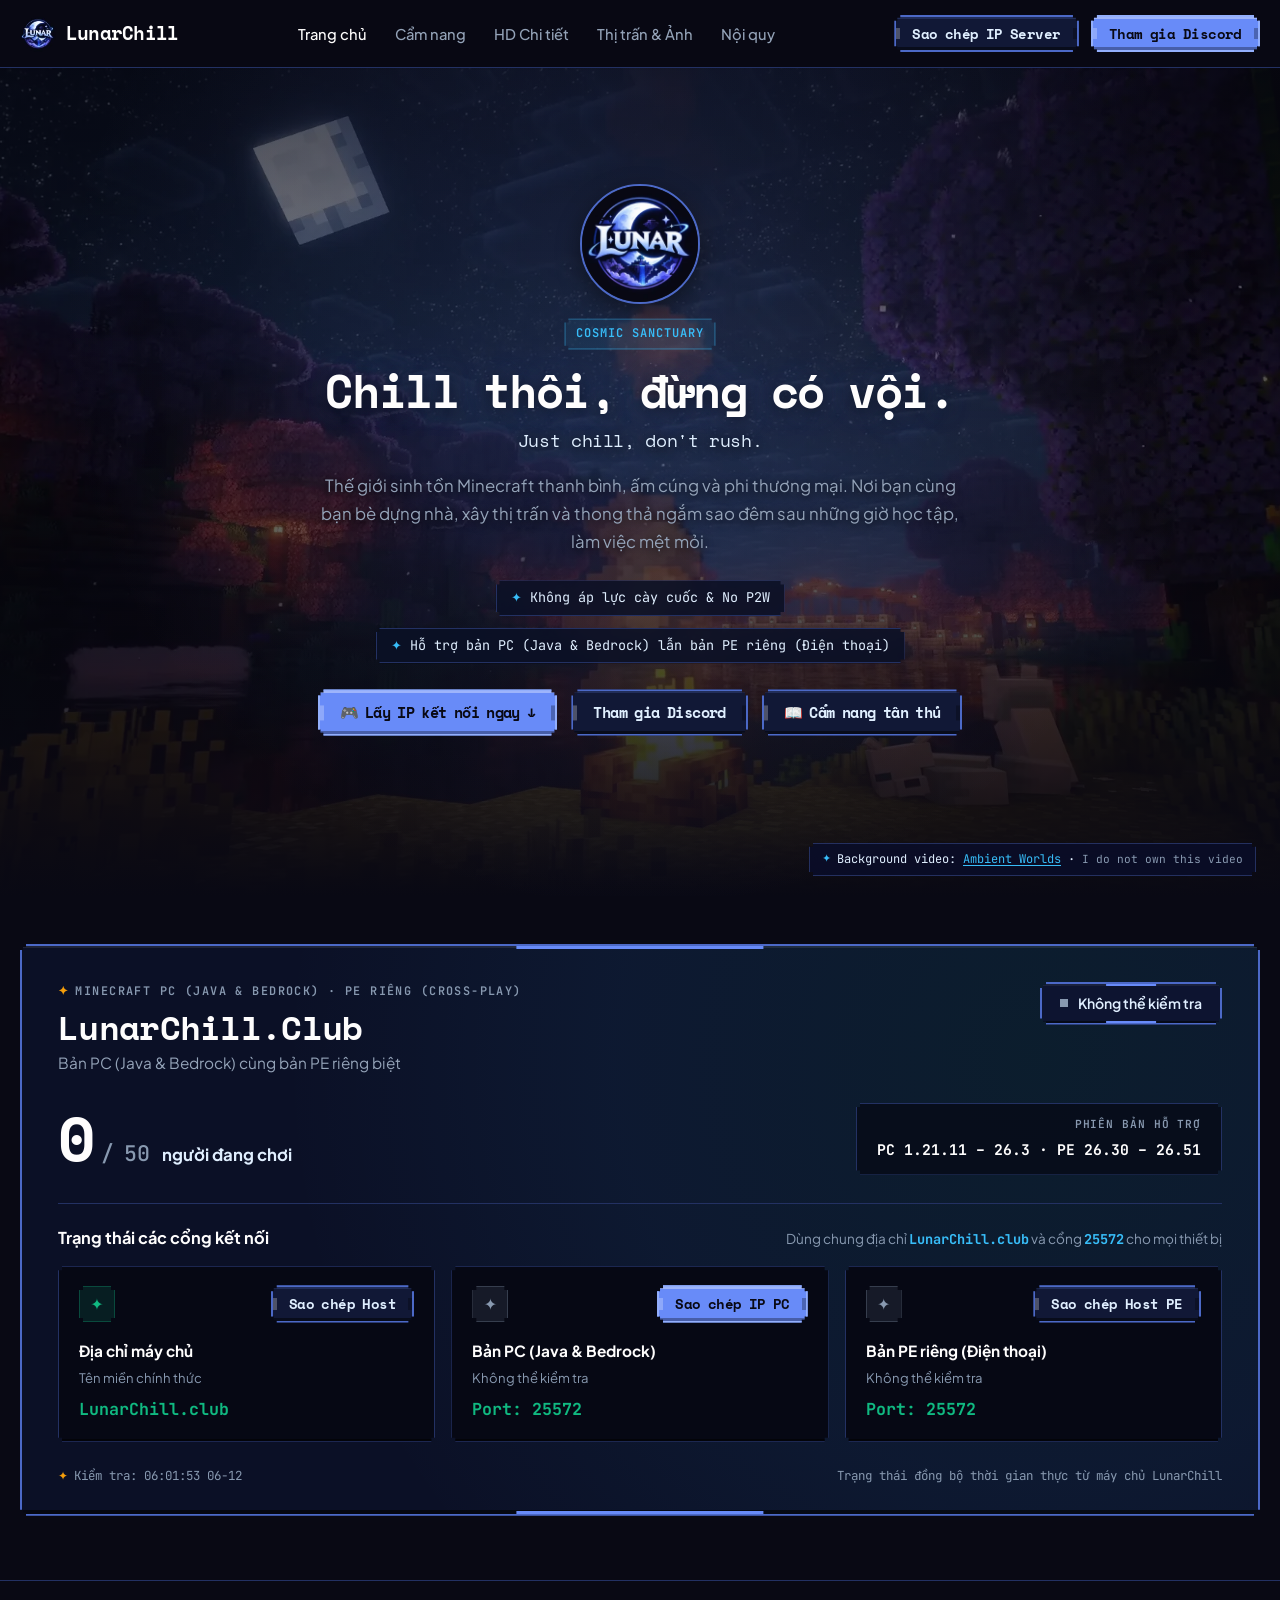
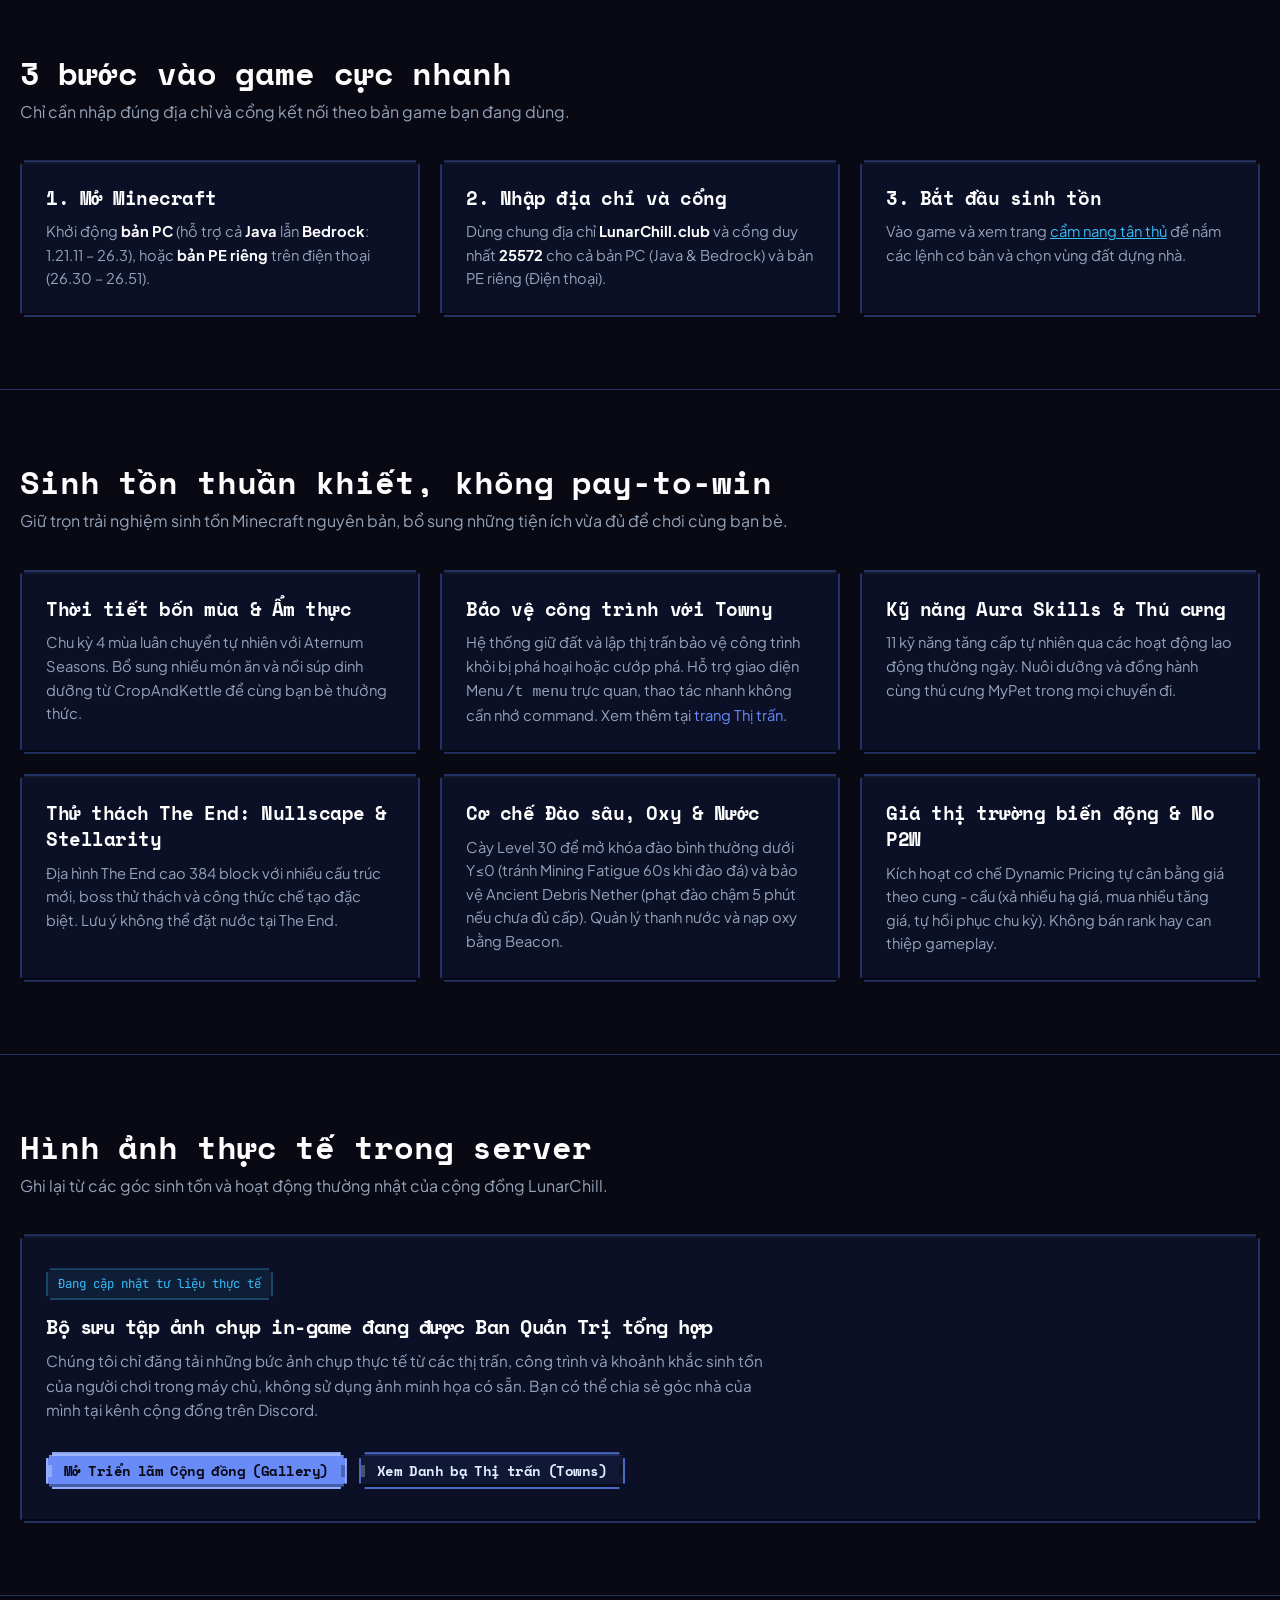
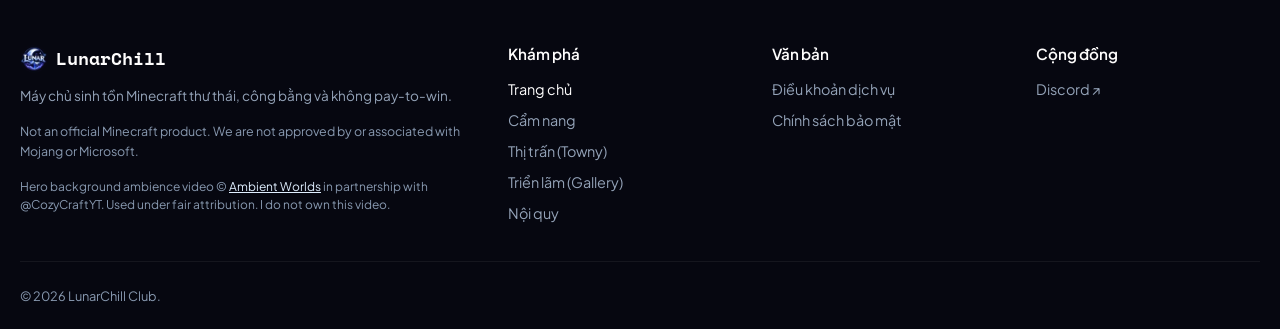
==== index.html @ cdcb2120 "fix" ====
<!DOCTYPE html>
<html lang="vi">
<head>
  <meta charset="UTF-8">
  <meta name="viewport" content="width=device-width, initial-scale=1.0">
  <title>LunarChill - Chill thôi, đừng có vội. 🌙</title>
  <meta name="description" content="Website chính thức của máy chủ Minecraft LunarChill - Nơi sinh tồn thư thái dưới ánh trăng. Hỗ trợ bản PC (Java & Bedrock) và bản PE riêng (Điện thoại).">
  <link rel="canonical" href="https://LunarChill.club/">

  <!-- Favicon Icons -->
  <link rel="icon" type="image/x-icon" href="assets/images/favicon.ico">
  <link rel="icon" type="image/png" sizes="32x32" href="assets/images/favicon.png">
  <link rel="apple-touch-icon" sizes="180x180" href="assets/images/apple-touch-icon.png">

  <!-- OpenGraph / Discord Embed Cards -->
  <meta property="og:type" content="website">
  <meta property="og:url" content="https://LunarChill.club/">
  <meta property="og:title" content="LunarChill - Chill thôi, đừng có vội. 🌙">
  <meta property="og:description" content="Máy chủ Minecraft sinh tồn thư thái, công bằng, không pay-to-win. Tham gia ngay cùng cộng đồng LunarChill.">
  <meta property="og:image" content="https://LunarChill.club/assets/images/og-banner.jpg">
  <meta property="og:image:width" content="1200">
  <meta property="og:image:height" content="630">
  <meta property="og:image:alt" content="LunarChill Minecraft SMP - Chill thôi, đừng có vội.">
  <meta name="twitter:card" content="summary_large_image">
  <meta name="theme-color" content="#688BF8">

  <!-- Typography Fonts (Space Mono, Plus Jakarta Sans & JetBrains Mono) -->
  <link rel="preconnect" href="https://fonts.googleapis.com">
  <link rel="preconnect" href="https://fonts.gstatic.com" crossorigin>
  <link href="https://fonts.googleapis.com/css2?family=JetBrains+Mono:wght@400;500;600&family=Plus+Jakarta+Sans:wght@400;500;600;700;800&family=Space+Mono:wght@400;700&display=swap" rel="stylesheet">

  <!-- Core Stylesheets (Zero Slop) -->
  <link rel="stylesheet" href="assets/css/variables.css">
  <link rel="stylesheet" href="assets/css/base.css">
  <link rel="stylesheet" href="assets/css/components.css">
  <link rel="stylesheet" href="assets/css/layout.css">
  <link rel="stylesheet" href="assets/css/pages/home.css">
</head>
<body>

  <!-- Sticky Header -->
  <header class="site-header">
    <div class="container header-inner">
      <a href="index.html" class="brand-link" title="LunarChill Trang chủ">
        <img src="assets/images/logo-small.webp" alt="LunarChill Logo" class="brand-logo-img" width="36" height="36">
        <span>LunarChill</span>
      </a>

      <nav aria-label="Main Navigation">
        <ul class="nav-menu">
          <li><a href="index.html" class="nav-link active" aria-current="page">Trang chủ</a></li>
          <li><a href="guide.html" class="nav-link">Cẩm nang</a></li>
          <li><a href="advanced-guide.html" class="nav-link">HD Chi tiết</a></li>
          <li><a href="towns.html" class="nav-link">Thị trấn &amp; Ảnh</a></li>
          <li><a href="rules.html" class="nav-link">Nội quy</a></li>
        </ul>
      </nav>

      <div class="header-actions">
        <button type="button" class="btn btn-secondary btn-sm btn-copy-header" data-action="copy-ip" data-copy-target="java" title="Sao chép IP Java">
          Sao chép IP Server
        </button>
        <a href="https://discord.gg/SM9cn8pQQH" target="_blank" rel="noopener noreferrer" data-link="discord" class="btn btn-primary btn-sm">
          Tham gia Discord
        </a>
        <button type="button" class="mobile-toggle" id="mobile-toggle" aria-label="Mở menu điều hướng" aria-expanded="false" aria-controls="mobile-drawer">
          <svg width="24" height="24" viewBox="0 0 24 24" fill="none" stroke="currentColor" stroke-width="2" aria-hidden="true">
            <path d="M4 6h16M4 12h16M4 18h16"/>
          </svg>
        </button>
      </div>
    </div>
  </header>

  <!-- Mobile Drawer -->
  <div class="mobile-drawer" id="mobile-drawer" aria-hidden="true" inert>
    <a href="index.html" class="mobile-nav-link" aria-current="page">Trang chủ</a>
    <a href="guide.html" class="mobile-nav-link">Cẩm nang tân thủ</a>
    <a href="towns.html" class="mobile-nav-link">Thị trấn (Towny)</a>
    <a href="gallery.html" class="mobile-nav-link">Triển lãm ảnh (Gallery)</a>
    <a href="rules.html" class="mobile-nav-link">Nội quy máy chủ</a>
    <div class="mobile-drawer-actions">
      <button type="button" class="btn btn-secondary" data-action="copy-ip" data-copy-target="pc">
        Sao chép IP PC (Java &amp; Bedrock): <span data-config-text="SERVER_ADDRESS_JAVA">LunarChill.club:25572</span>
      </button>
      <button type="button" class="btn btn-secondary" data-action="copy-ip" data-copy-target="pe">
        Sao chép Host PE (Điện thoại): <span data-config-text="SERVER_HOST">LunarChill.club</span> (Port: <span data-config-text="SERVER_PORT_BEDROCK">25572</span>)
      </button>
      <a href="https://discord.gg/SM9cn8pQQH" target="_blank" rel="noopener noreferrer" data-link="discord" class="btn btn-primary">
        Tham gia Discord
      </a>
    </div>
  </div>

  <main id="main-content">
    <!-- Hero Section (Centered Cosmic Stage & Looping Ambient Video Backdrop) -->
    <section class="hero-section hero-centered" id="hero">
      <!-- Looping Ambient Video Backdrop -->
      <div class="hero-video-backdrop" aria-hidden="true">
        <video class="hero-video-element" autoplay loop muted playsinline poster="assets/images/hero-video-poster.webp" preload="auto">
          <source src="assets/videos/hero-ambient-loop.mp4" type="video/mp4">
        </video>
        <div class="hero-video-overlay"></div>
      </div>

      <div class="container hero-container">

        <!-- Top / Center Content -->
        <div class="hero-center-content">
          <div class="hero-logo-wrap">
            <img src="assets/images/logo.webp" alt="Huy hiệu LunarChill" class="hero-logo-badge" width="130" height="130" fetchpriority="high">
          </div>

          <span class="section-tag">Cosmic Sanctuary</span>
          <h1 class="hero-title">Chill thôi, đừng có vội.</h1>
          <p class="hero-subtitle-en">Just chill, don't rush.</p>

          <p class="hero-desc">
            Thế giới sinh tồn Minecraft thanh bình, ấm cúng và phi thương mại. Nơi bạn cùng bạn bè dựng nhà, xây thị trấn và thong thả ngắm sao đêm sau những giờ học tập, làm việc mệt mỏi.
          </p>

          <!-- Core Badges / Highlights -->
          <div class="hero-badges">
            <span class="hero-badge-pill">
              <span class="badge-dot">✦</span> Không áp lực cày cuốc &amp; No P2W
            </span>
            <span class="hero-badge-pill">
              <span class="badge-dot">✦</span> Hỗ trợ bản PC (Java &amp; Bedrock) lẫn bản PE riêng (Điện thoại)
            </span>
          </div>

          <!-- CTA Actions -->
          <div class="hero-cta-group">
            <a href="#server-portal" class="btn btn-primary">
              🎮 Lấy IP kết nối ngay ↓
            </a>
            <a href="https://discord.gg/SM9cn8pQQH" target="_blank" rel="noopener noreferrer" data-link="discord" class="btn btn-secondary">
              Tham gia Discord
            </a>
            <a href="guide.html" class="btn btn-secondary">
              📖 Cẩm nang tân thủ
            </a>
          </div>
        </div>

      </div>

      <!-- Video Attribution Credit (Bottom-Right of Hero frame) -->
      <div class="hero-video-credit" aria-label="Nguồn video nền">
        <span class="credit-sparkle" aria-hidden="true">✦</span>
        <span class="credit-text">
          Background video: <a href="https://youtu.be/DPXs4YlNl7k" target="_blank" rel="noopener noreferrer" title="Xem video gốc trên YouTube">Ambient Worlds</a> &middot; <em>I do not own this video</em>
        </span>
      </div>
    </section>

    <!-- Dedicated Server Portal & Live Status Section (Inspired by TheLovelyValley × LunarChill Cosmic Sanctuary) -->
    <section class="server-portal-section" id="server-portal">
      <div class="container">
        <div class="portal-card">

          <!-- Row 1: Top Header & Status Pill -->
          <div class="portal-top-bar">
            <div class="portal-brand-group">
              <div class="portal-eyebrow">
                <span class="sparkle-icon" aria-hidden="true">✦</span>
                <span>MINECRAFT PC (JAVA &amp; BEDROCK) · PE RIÊNG (CROSS-PLAY)</span>
              </div>
              <h2 class="portal-title">LunarChill.Club</h2>
              <p class="portal-subtitle">Bản PC (Java &amp; Bedrock) cùng bản PE riêng biệt</p>
            </div>

            <div class="portal-status-wrap">
              <div class="status-pill" id="server-status-pill" role="status" aria-live="polite">
                <span class="status-dot checking" id="server-status-dot" aria-hidden="true"></span>
                <span id="server-status-text">Đang kiểm tra...</span>
              </div>
            </div>
          </div>

          <!-- Row 2: Big Player Counter & Version Box -->
          <div class="portal-metrics-row">
            <div class="portal-player-metric">
              <span class="metric-online" id="portal-players-online">--</span>
              <span class="metric-max">/ <span id="portal-players-max">50</span></span>
              <span class="metric-label">người đang chơi</span>
            </div>

            <div class="portal-version-box">
              <span class="version-box-label">PHIÊN BẢN HỖ TRỢ</span>
              <strong class="version-box-value">
                PC <span data-config-text="VERSION_PC">1.21.11 – 26.3</span> · PE <span data-config-text="VERSION_PE">26.30 – 26.51</span>
              </strong>
            </div>
          </div>

          <hr class="portal-divider" aria-hidden="true">

          <!-- Row 3: Nodes / Gateways Section -->
          <div class="portal-nodes-header">
            <h3 class="nodes-title">Trạng thái các cổng kết nối</h3>
            <span class="nodes-hint">Dùng chung địa chỉ <strong data-config-text="SERVER_HOST">LunarChill.club</strong> và cổng <strong data-config-text="SERVER_PORT_JAVA">25572</strong> cho mọi thiết bị</span>
          </div>

          <div class="portal-nodes-grid">
            <!-- Node 1: Địa chỉ chung (Host) -->
            <div class="node-card node-host">
              <div class="node-card-top">
                <div class="node-icon-box online" aria-hidden="true">✦</div>
                <button type="button" class="btn btn-secondary btn-sm" data-action="copy-ip" data-copy-target="host">
                  Sao chép Host
                </button>
              </div>
              <strong class="node-name">Địa chỉ máy chủ</strong>
              <span class="node-status">Tên miền chính thức</span>
              <span class="node-value" data-config-text="SERVER_HOST">LunarChill.club</span>
            </div>

            <!-- Node 2: Bản PC (Java & Bedrock PC) -->
            <div class="node-card node-java" id="java-node-card">
              <div class="node-card-top">
                <div class="node-icon-box checking" id="java-node-icon" aria-hidden="true">✦</div>
                <button type="button" class="btn btn-primary btn-sm" data-action="copy-ip" data-copy-target="pc">
                  Sao chép IP PC
                </button>
              </div>
              <strong class="node-name">Bản PC (Java &amp; Bedrock)</strong>
              <span class="node-status" id="java-node-status">Đang kiểm tra kết nối...</span>
              <span class="node-value">Port: <span data-config-text="SERVER_PORT_JAVA">25572</span></span>
            </div>

            <!-- Node 3: Bản PE riêng (Điện thoại) -->
            <div class="node-card node-bedrock" id="bedrock-node-card">
              <div class="node-card-top">
                <div class="node-icon-box checking" id="bedrock-node-icon" aria-hidden="true">✦</div>
                <button type="button" class="btn btn-secondary btn-sm" data-action="copy-ip" data-copy-target="pe">
                  Sao chép Host PE
                </button>
              </div>
              <strong class="node-name">Bản PE riêng (Điện thoại)</strong>
              <span class="node-status" id="bedrock-node-status">Đang kiểm tra kết nối...</span>
              <span class="node-value">Port: <span data-config-text="SERVER_PORT_BEDROCK">25572</span></span>
            </div>
          </div>

          <!-- Row 4: Footer Meta & Timestamp -->
          <div class="portal-footer-meta">
            <div class="meta-check-time">
              <span class="sparkle-icon" aria-hidden="true">✦</span>
              <span>Kiểm tra: <span id="status-checked-time">--:--:--</span></span>
            </div>
            <div class="meta-disclaimer">
              Trạng thái đồng bộ thời gian thực từ máy chủ LunarChill
            </div>
          </div>

        </div>
      </div>
    </section>

    <!-- Quick Join Section -->
    <section class="quick-join-section" id="steps">
      <div class="container">
        <div class="section-header">
          <h2>3 bước vào game cực nhanh</h2>
          <p>Chỉ cần nhập đúng địa chỉ và cổng kết nối theo bản game bạn đang dùng.</p>
        </div>

        <div class="steps-grid">
          <div class="step-card">
            <h3>1. Mở Minecraft</h3>
            <p>Khởi động <strong>bản PC</strong> (hỗ trợ cả <strong>Java</strong> lẫn <strong>Bedrock</strong>: <span data-config-text="VERSION_PC">1.21.11 – 26.3</span>), hoặc <strong>bản PE riêng</strong> trên điện thoại (<span data-config-text="VERSION_PE">26.30 – 26.51</span>).</p>
          </div>

          <div class="step-card">
            <h3>2. Nhập địa chỉ và cổng</h3>
            <p>Dùng chung địa chỉ <strong data-config-text="SERVER_HOST">LunarChill.club</strong> và cổng duy nhất <strong data-config-text="SERVER_PORT_JAVA">25572</strong> cho cả bản PC (Java &amp; Bedrock) và bản PE riêng (Điện thoại).</p>
          </div>

          <div class="step-card">
            <h3>3. Bắt đầu sinh tồn</h3>
            <p>Vào game và xem trang <a href="guide.html">cẩm nang tân thủ</a> để nắm các lệnh cơ bản và chọn vùng đất dựng nhà.</p>
          </div>
        </div>
      </div>
    </section>

    <!-- Core Features Section -->
    <section class="features-section">
      <div class="container">
        <div class="section-header">
          <h2>Sinh tồn thuần khiết, không pay-to-win</h2>
          <p>Giữ trọn trải nghiệm sinh tồn Minecraft nguyên bản, bổ sung những tiện ích vừa đủ để chơi cùng bạn bè.</p>
        </div>

        <div class="features-grid">
          <div class="feature-card">
            <h3>Thời tiết bốn mùa &amp; Ẩm thực</h3>
            <p>Chu kỳ 4 mùa luân chuyển tự nhiên với Aternum Seasons. Bổ sung nhiều món ăn và nồi súp dinh dưỡng từ CropAndKettle để cùng bạn bè thưởng thức.</p>
          </div>

          <div class="feature-card">
            <h3>Bảo vệ công trình với Towny</h3>
            <p>Hệ thống giữ đất và lập thị trấn bảo vệ công trình khỏi bị phá hoại hoặc cướp phá. Hỗ trợ giao diện Menu <code>/t menu</code> trực quan, thao tác nhanh không cần nhớ command. Xem thêm tại <a href="towns.html">trang Thị trấn</a>.</p>
          </div>

          <div class="feature-card">
            <h3>Kỹ năng Aura Skills &amp; Thú cưng</h3>
            <p>11 kỹ năng tăng cấp tự nhiên qua các hoạt động lao động thường ngày. Nuôi dưỡng và đồng hành cùng thú cưng MyPet trong mọi chuyến đi.</p>
          </div>

          <div class="feature-card">
            <h3>Thử thách The End: Nullscape &amp; Stellarity</h3>
            <p>Địa hình The End cao 384 block với nhiều cấu trúc mới, boss thử thách và công thức chế tạo đặc biệt. Lưu ý không thể đặt nước tại The End.</p>
          </div>

          <div class="feature-card">
            <h3>Cơ chế Đào sâu, Oxy &amp; Nước</h3>
            <p>Cày Level 30 để mở khóa đào bình thường dưới Y≤0 (tránh Mining Fatigue 60s khi đào đá) và bảo vệ Ancient Debris Nether (phạt đào chậm 5 phút nếu chưa đủ cấp). Quản lý thanh nước và nạp oxy bằng Beacon.</p>
          </div>

          <div class="feature-card">
            <h3>Giá thị trường biến động &amp; No P2W</h3>
            <p>Kích hoạt cơ chế Dynamic Pricing tự cân bằng giá theo cung - cầu (xả nhiều hạ giá, mua nhiều tăng giá, tự hồi phục chu kỳ). Không bán rank hay can thiệp gameplay.</p>
          </div>
        </div>
      </div>
    </section>

    <!-- Community Gallery Section (Honest Update Notice per Anti-Slop) -->
    <section class="community-section">
      <div class="container">
        <div class="section-header">
          <h2>Hình ảnh thực tế trong server</h2>
          <p>Ghi lại từ các góc sinh tồn và hoạt động thường nhật của cộng đồng LunarChill.</p>
        </div>

        <div class="showcase-update-notice">
          <span class="showcase-update-badge">Đang cập nhật tư liệu thực tế</span>
          <h3>Bộ sưu tập ảnh chụp in-game đang được Ban Quản Trị tổng hợp</h3>
          <p>
            Chúng tôi chỉ đăng tải những bức ảnh chụp thực tế từ các thị trấn, công trình và khoảnh khắc sinh tồn của người chơi trong máy chủ, không sử dụng ảnh minh họa có sẵn. Bạn có thể chia sẻ góc nhà của mình tại kênh cộng đồng trên Discord.
          </p>
          <div style="margin-top: 20px; display: flex; justify-content: center; gap: 12px; flex-wrap: wrap;">
            <a href="gallery.html" class="btn btn-primary btn-sm">Mở Triển lãm Cộng đồng (Gallery)</a>
            <a href="towns.html" class="btn btn-secondary btn-sm">Xem Danh bạ Thị trấn (Towns)</a>
          </div>
        </div>
      </div>
    </section>
  </main>

  <!-- Global Footer -->
  <footer class="site-footer">
    <div class="container">
      <div class="footer-grid">
        <div class="footer-col">
          <div class="footer-brand">
            <img src="assets/images/logo-small.webp" alt="LunarChill Logo" width="28" height="28" class="footer-brand-logo" loading="lazy">
            <strong class="footer-brand-name">LunarChill</strong>
          </div>
          <p class="footer-desc">
            Máy chủ sinh tồn Minecraft thư thái, công bằng và không pay-to-win.
          </p>
          <p class="mojang-disclaimer">
            Not an official Minecraft product. We are not approved by or associated with Mojang or Microsoft.
          </p>
          <p class="video-credit-disclaimer">
            Hero background ambience video &copy; <a href="https://youtu.be/DPXs4YlNl7k" target="_blank" rel="noopener noreferrer">Ambient Worlds</a> in partnership with @CozyCraftYT. Used under fair attribution. I do not own this video.
          </p>
        </div>

        <div class="footer-col">
          <h4>Khám phá</h4>
          <ul class="footer-links">
            <li><a href="index.html" aria-current="page">Trang chủ</a></li>
            <li><a href="guide.html">Cẩm nang</a></li>
            <li><a href="towns.html">Thị trấn (Towny)</a></li>
            <li><a href="gallery.html">Triển lãm (Gallery)</a></li>
            <li><a href="rules.html">Nội quy</a></li>
          </ul>
        </div>

        <div class="footer-col">
          <h4>Văn bản</h4>
          <ul class="footer-links">
            <li><a href="terms.html">Điều khoản dịch vụ</a></li>
            <li><a href="privacy.html">Chính sách bảo mật</a></li>
          </ul>
        </div>

        <div class="footer-col">
          <h4>Cộng đồng</h4>
          <ul class="footer-links">
            <li><a href="https://discord.gg/SM9cn8pQQH" target="_blank" rel="noopener noreferrer" data-link="discord">Discord ↗</a></li>
          </ul>
        </div>
      </div>

      <div class="footer-bottom">
        <div>&copy; 2026 LunarChill Club.</div>
      </div>
    </div>
  </footer>

  <!-- Application Logic -->
  <script type="module" src="assets/js/main.js"></script>
</body>
</html>
---- assets/css/variables.css ----
/* ==========================================================================
   LUNARCHILL DESIGN TOKENS (variables.css)
   Triết lý: Cosmic Sanctuary × Minecraft Voxel UI (Zero-Slop)
   - Typography:
     + Display / Headings / Buttons: 'Space Mono' (Retro Cosmic Terminal, hỗ trợ 100% dấu tiếng Việt)
     + Monospace / Commands / IP / Ports: 'JetBrains Mono' & 'Space Mono'
     + Body Reading: 'Plus Jakarta Sans'
   - Khung Box (Pixel Stepped Architecture):
     + Chính (Buttons, Status Badge, Connection Plaque): Góc bậc thang + gờ nhô (Plaque)
     + Phụ (Cards, Command Chips, FAQ items): Góc cắt bậc thang pixel gọn gàng (0px radius)
   - Độ tương phản WCAG AA/AAA:
     + Body (#94A3B8) trên #090914 = 7.72:1 (AAA)
     + Muted (#8899B0) trên #090914 = 6.45:1 (AA+)
     + Primary CTA Text (#090914) trên Waterfall Glow Blue (#688BF8) = 6.26:1 (AA+)
   ========================================================================== */

:root {
  color-scheme: dark;

  /* --- 1. Surface & Background Colors --- */
  --color-bg-base: #090914;                    /* Deep Abyss Black từ nền logo */
  --color-bg-surface: #0b1026;                 /* Midnight Indigo Voxel Surface */
  --color-bg-surface-hover: #121a3a;
  --color-bg-elevated: #0d132c;                /* Nền thẻ nổi */

  /* --- 2. Borders & Dividers (Viền khối Voxel sắc cạnh) --- */
  --color-border-subtle: #233163;              /* Viền pixel trầm */
  --color-border-hover: #4c69c7;               /* Viền pixel sáng khi tương tác */
  --color-border-active: #688BF8;

  /* --- 3. Brand Accent Colors --- */
  --color-accent-primary: #688BF8;             /* Waterfall Glow Blue */
  --color-accent-primary-hover: #7E9DFA;       /* Sáng hơn khi hover */
  --color-accent-secondary: #3B82F6;           /* Blue 500 */
  --color-accent-orbit: #38BDF8;               /* Orbit Azure */
  --color-accent-purple: #818CF8;              /* Cloud Lavender */
  --color-on-accent: #090914;                  /* Deep Abyss Black trên nền nút xanh (6.26:1 WCAG AA) */

  /* --- 4. Typography Colors (WCAG AA / AAA Verified) --- */
  --color-text-heading: #FEFDFD;               /* Moon Core White (19.3:1) */
  --color-text-subheading: #E0EFFF;            /* Moonlight Silver (16.4:1) */
  --color-text-body: #94A3B8;                  /* Muted Sky Gray (7.72:1) */
  --color-text-muted: #8899B0;                 /* Slate Muted (6.45:1) */

  /* --- 5. Functional Status Colors (5 States) --- */
  --status-online: #10B981;                    /* Emerald Green */
  --status-checking: #38BDF8;                  /* Sky Blue */
  --status-offline: #EF4444;                   /* Crimson Red */
  --status-unable: #8899B0;                    /* Neutral Slate */
  --status-maintenance: #F59E0B;               /* Amber Gold */

  /* --- 6. Border Radius (0px Voxel Pixel Corners) --- */
  --radius-tag: 0px;
  --radius-btn: 0px;
  --radius-card: 0px;
  --radius-dialog: 0px;

  /* --- 7. Pixel Stepped Clip-Paths (Chính - Phụ) --- */
  /* Khung Phụ: Cắt góc bậc thang pixel 4px gọn gàng cho Card, Box, Chip */
  --clip-pixel-card: polygon(
    0 4px, 4px 4px, 4px 0,
    calc(100% - 4px) 0, calc(100% - 4px) 4px, 100% 4px,
    100% calc(100% - 4px), calc(100% - 4px) calc(100% - 4px), calc(100% - 4px) 100%,
    4px 100%, 4px calc(100% - 4px), 0 calc(100% - 4px)
  );

  /* Khung Chính (Plaque theo mẫu ảnh): Cắt góc 2 bậc (6px) + gờ cạnh đặc trưng */
  --clip-pixel-plaque: polygon(
    0 6px, 3px 6px, 3px 3px, 6px 3px, 6px 0,
    calc(100% - 6px) 0, calc(100% - 6px) 3px, calc(100% - 3px) 3px, calc(100% - 3px) 6px, 100% 6px,
    100% calc(100% - 6px), calc(100% - 3px) calc(100% - 6px), calc(100% - 3px) calc(100% - 3px), calc(100% - 6px) calc(100% - 3px), calc(100% - 6px) 100%,
    6px 100%, 6px calc(100% - 3px), 3px calc(100% - 3px), 3px calc(100% - 6px), 0 calc(100% - 6px)
  );

  /* --- 8. Voxel Tactile Shadows --- */
  --shadow-card: 0 4px 0 rgba(0, 0, 0, 0.55);
  --shadow-btn-primary: inset 0 2px 0 rgba(255, 255, 255, 0.35), inset 0 -3px 0 rgba(9, 9, 20, 0.35);
  --shadow-btn-secondary: inset 0 2px 0 rgba(104, 139, 248, 0.18), inset 0 -3px 0 rgba(0, 0, 0, 0.5);

  /* --- 9. Typography Ramp (Space Mono + JetBrains Mono + Plus Jakarta Sans) --- */
  --font-display: 'Space Mono', 'JetBrains Mono', ui-monospace, monospace;
  --font-sans: 'Plus Jakarta Sans', system-ui, -apple-system, BlinkMacSystemFont, 'Segoe UI', Roboto, sans-serif;
  --font-mono: 'JetBrains Mono', 'Space Mono', ui-monospace, monospace;
  --font-pixel-mono: 'Space Mono', 'JetBrains Mono', ui-monospace, monospace;

  /* --- 10. Layout Widths (Chuẩn 16:9 Desktop: 1600×900 & 1920×1080) --- */
  --container-max: 1280px;
  --reading-max: 860px;

  /* --- 11. Transitions --- */
  --transition-fast: 0.12s ease;
  --transition-normal: 0.18s cubic-bezier(0.16, 1, 0.3, 1);
}
---- assets/css/base.css ----
/* ==========================================================================
   LUNARCHILL BASE STYLES (base.css)
   CSS Reset, Dark Color-Scheme, Pixel Display Headings & Typography Foundations
   ========================================================================== */

/* --- 1. Global Box-Sizing & Reset --- */
*, *::before, *::after {
  box-sizing: border-box;
  margin: 0;
  padding: 0;
}

html {
  color-scheme: dark;
  font-family: var(--font-sans);
  background-color: var(--color-bg-base);
  color: var(--color-text-body);
  font-size: 16px;
  line-height: 1.6;
  text-rendering: optimizeLegibility;
  -webkit-font-smoothing: antialiased;
  -moz-osx-font-smoothing: grayscale;
  scroll-behavior: smooth;
}

body {
  min-height: 100vh;
  display: flex;
  flex-direction: column;
  overflow-x: clip;
  background-color: var(--color-bg-base);
}

/* Typography Hierarchy: Space Mono thu gọn khoảng cách chữ cân đối */
h1, h2, h3 {
  font-family: var(--font-display);
  color: var(--color-text-heading);
  font-weight: 700;
  line-height: 1.25;
  letter-spacing: -0.025em;
  word-spacing: -0.05em;
}

h4, h5, h6 {
  font-family: var(--font-sans);
  color: var(--color-text-heading);
  font-weight: 600;
  line-height: 1.3;
  letter-spacing: -0.01em;
}

h1 {
  font-size: clamp(2.1rem, 4.8vw, 3.2rem);
}

h2 {
  font-size: clamp(1.5rem, 3.5vw, 2.05rem);
  margin-bottom: 0.75rem;
}

h3 {
  font-size: 1.22rem;
  margin-bottom: 0.5rem;
}

p {
  margin-bottom: 1rem;
}

p:last-child {
  margin-bottom: 0;
}

a {
  color: var(--color-accent-primary);
  text-decoration: none;
  transition: color var(--transition-fast);
}

a:hover {
  color: var(--color-accent-orbit);
}

img, svg {
  display: block;
  max-width: 100%;
  height: auto;
}

/* Container */
.container {
  width: 100%;
  max-width: var(--container-max);
  margin-left: auto;
  margin-right: auto;
  padding-left: 20px;
  padding-right: 20px;
}

.reading-container {
  max-width: var(--reading-max);
}

/* Accessibility Focus States */
:focus-visible {
  outline: 2px solid var(--color-accent-orbit);
  outline-offset: 3px;
}

/* --- Accessibility: Reduced Motion Override (Tôn trọng thiết lập OS) --- */
@media (prefers-reduced-motion: reduce) {
  *, *::before, *::after {
    animation-duration: 0.01ms !important;
    animation-iteration-count: 1 !important;
    transition-duration: 0.01ms !important;
    scroll-behavior: auto !important;
  }
}
---- assets/css/components.css ----
/* ==========================================================================
   LUNARCHILL COMPONENTS (components.css)
   Hệ thống Khung Box Pixel (Chính - Phụ):
   - Khung Chính (Plaque có gờ nhô giữa cạnh + góc bậc thang theo ảnh mẫu):
     + Nút bấm (.btn), Status Badge (.status-pill), Bảng kết nối chính (.connection-card)
   - Khung Phụ (Góc cắt bậc thang pixel 4px gọn gàng):
     + Các thẻ nội dung (.lunar-card, .step-card, .feature-card, .faq-item, .command-chip)
   ========================================================================== */

/* --- 1. Khung Phụ: Lunar Cards (Góc cắt bậc thang pixel 4px, viền khối sắc nét) --- */
.lunar-card {
  position: relative;
  background-color: var(--color-bg-surface);
  border: 2px solid var(--color-border-subtle);
  border-radius: 0;
  padding: 24px;
  clip-path: var(--clip-pixel-card);
  box-shadow: inset 0 2px 0 rgba(255, 255, 255, 0.04), inset 0 -2px 0 rgba(0, 0, 0, 0.45);
  transition: border-color var(--transition-fast), background-color var(--transition-fast);
}

a.lunar-card:hover,
button.lunar-card:hover,
.lunar-card-interactive:hover {
  border-color: var(--color-border-hover);
  background-color: var(--color-bg-surface-hover);
}

/* --- 2. Khung Chính: Buttons (Pixel Plaque có gờ nhô & cạnh nổi Voxel 3D) --- */
.btn {
  position: relative;
  display: inline-flex;
  align-items: center;
  justify-content: center;
  gap: 8px;
  font-family: var(--font-display);
  font-size: 0.94rem;
  font-weight: 700;
  letter-spacing: -0.035em;
  word-spacing: -0.1em;
  line-height: 1.2;
  padding: 12px 20px;
  border-radius: 0;
  border: 2px solid transparent;
  clip-path: var(--clip-pixel-plaque);
  cursor: pointer;
  transition: background-color var(--transition-fast), border-color var(--transition-fast), color var(--transition-fast), transform var(--transition-fast);
  white-space: nowrap;
}

/* Mấu gờ nhô đặc trưng ở 2 bên trái/phải của nút (theo ảnh mẫu) */
.btn::before,
.btn::after {
  content: '';
  position: absolute;
  top: 50%;
  width: 4px;
  height: 36%;
  transform: translateY(-50%);
  pointer-events: none;
}

.btn::before {
  left: 0;
  background-color: rgba(255, 255, 255, 0.25);
}

.btn::after {
  right: 0;
  background-color: rgba(0, 0, 0, 0.28);
}

.btn:active {
  transform: translateY(2px);
}

.btn-primary {
  background-color: var(--color-accent-primary);
  color: var(--color-on-accent);
  border-color: #93affc;
  box-shadow: var(--shadow-btn-primary);
}

.btn-primary:hover {
  background-color: var(--color-accent-primary-hover);
  color: var(--color-on-accent);
  border-color: #b4c7fe;
}

.btn-secondary {
  background-color: #111836;
  color: var(--color-text-subheading);
  border-color: var(--color-border-hover);
  box-shadow: var(--shadow-btn-secondary);
}

.btn-secondary:hover {
  background-color: #19234d;
  border-color: var(--color-accent-primary);
  color: var(--color-text-heading);
}

.btn-sm {
  padding: 8px 16px;
  font-size: 0.9rem;
}

/* --- 3. Khung Chính: Live Server Status Plaque (Hình dáng biển hiệu có gờ nhô theo ảnh mẫu) --- */
.status-pill {
  position: relative;
  display: inline-flex;
  align-items: center;
  gap: 10px;
  background-color: #0d1430;
  border: 2px solid var(--color-border-hover);
  border-radius: 0;
  clip-path: var(--clip-pixel-plaque);
  padding: 8px 18px;
  font-size: 0.88rem;
  font-weight: 600;
  color: var(--color-text-subheading);
  font-variant-numeric: tabular-nums;
  box-shadow: inset 0 2px 0 rgba(255, 255, 255, 0.06), inset 0 -2px 0 rgba(0, 0, 0, 0.5);
}

/* Gờ điểm nhấn ở chính giữa đỉnh & đáy của Status Plaque (đúng hình thái ảnh mẫu) */
.status-pill::before,
.status-pill::after {
  content: '';
  position: absolute;
  left: 50%;
  width: 28%;
  height: 2px;
  transform: translateX(-50%);
  background-color: var(--color-accent-primary);
  pointer-events: none;
}

.status-pill::before {
  top: 0;
}

.status-pill::after {
  bottom: 0;
}

/* Chấm trạng thái cũng vuông vức kiểu Pixel 8x8 */
.status-dot {
  width: 8px;
  height: 8px;
  border-radius: 0;
  background-color: var(--status-unable);
  flex-shrink: 0;
  transition: background-color var(--transition-fast);
}

.status-dot.online {
  background-color: var(--status-online);
  box-shadow: 0 0 0 2px rgba(16, 185, 129, 0.25);
}

.status-dot.checking {
  background-color: var(--status-checking);
  animation: pulse-checking 1.5s infinite ease-in-out;
}

.status-dot.offline {
  background-color: var(--status-offline);
}

.status-dot.unable {
  background-color: var(--status-unable);
}

.status-dot.maintenance {
  background-color: var(--status-maintenance);
}

@keyframes pulse-checking {
  0%, 100% { opacity: 0.4; }
  50% { opacity: 1; }
}

/* --- 4. Khung Phụ: Command Chip (Ô lệnh kiểu khung chat Minecraft) --- */
.command-chip {
  display: inline-flex;
  align-items: center;
  gap: 6px;
  background-color: #050816;
  border: 2px solid #283870;
  border-radius: 0;
  clip-path: var(--clip-pixel-card);
  padding: 4px 12px;
  font-family: var(--font-mono);
  font-size: 0.86rem;
  line-height: 1.4;
  color: var(--color-accent-orbit);
  cursor: pointer;
  appearance: none;
  -webkit-appearance: none;
  text-align: left;
  box-shadow: inset 0 -2px 0 rgba(0, 0, 0, 0.6);
  transition: border-color var(--transition-fast), background-color var(--transition-fast), color var(--transition-fast), transform var(--transition-fast);
}

.command-chip:hover {
  border-color: var(--color-accent-primary);
  background-color: #0d1638;
  color: var(--color-text-heading);
}

.command-chip:active {
  transform: translateY(1px);
}

/* --- 5. Khung Phụ: FAQ Accordion (<details> & <summary> góc cắt bậc thang) --- */
.faq-list {
  display: flex;
  flex-direction: column;
  gap: 12px;
}

.faq-item {
  background-color: var(--color-bg-surface);
  border: 2px solid var(--color-border-subtle);
  border-radius: 0;
  clip-path: var(--clip-pixel-card);
  overflow: hidden;
  transition: border-color var(--transition-fast);
}

.faq-item:hover,
.faq-item[open] {
  border-color: var(--color-border-hover);
}

.faq-question {
  list-style: none;
  display: flex;
  align-items: center;
  justify-content: space-between;
  gap: 16px;
  padding: 18px 20px;
  font-family: var(--font-sans);
  font-weight: 600;
  font-size: 0.98rem;
  color: var(--color-text-heading);
  cursor: pointer;
  user-select: none;
}

.faq-question::-webkit-details-marker {
  display: none;
}

.faq-question::after {
  content: '[+]';
  font-family: var(--font-mono);
  font-size: 0.9rem;
  font-weight: 600;
  color: var(--color-accent-primary);
  flex-shrink: 0;
}

.faq-item[open] .faq-question::after {
  content: '[-]';
}

.faq-answer {
  padding: 14px 20px 18px 20px;
  font-size: 0.92rem;
  color: var(--color-text-body);
  line-height: 1.65;
  border-top: 1px solid rgba(104, 139, 248, 0.16);
}

/* --- 6. Khung Chính: Toast Feedback Notification --- */
.toast-container {
  position: fixed;
  bottom: 24px;
  left: 50%;
  transform: translateX(-50%) translateY(100px);
  background-color: #0d132e;
  border: 2px solid var(--color-accent-primary);
  border-radius: 0;
  clip-path: var(--clip-pixel-plaque);
  padding: 12px 22px;
  color: var(--color-text-heading);
  font-family: var(--font-display);
  font-size: 0.95rem;
  font-weight: 600;
  box-shadow: 0 8px 0 rgba(0, 0, 0, 0.65);
  z-index: 1000;
  pointer-events: none;
  opacity: 0;
  transition: transform 0.2s cubic-bezier(0.16, 1, 0.3, 1), opacity 0.2s ease;
  display: flex;
  align-items: center;
  gap: 8px;
}

.toast-container.show {
  transform: translateX(-50%) translateY(0);
  opacity: 1;
}
---- assets/css/layout.css ----
/* ==========================================================================
   LUNARCHILL LAYOUT (layout.css)
   Sticky Header, Navigation Drawer, Footer, Grid Systems
   ========================================================================== */

/* --- 1. Sticky Header --- */
.site-header {
  position: sticky;
  top: 0;
  width: 100%;
  height: 68px;
  background: rgba(9, 9, 20, 0.92);
  backdrop-filter: blur(10px);
  -webkit-backdrop-filter: blur(10px);
  border-bottom: 1px solid var(--color-border-subtle);
  z-index: 100;
  display: flex;
  align-items: center;
}

.header-inner {
  display: flex;
  align-items: center;
  justify-content: space-between;
  width: 100%;
  gap: 12px;
}

.brand-link {
  display: flex;
  align-items: center;
  gap: 10px;
  color: var(--color-text-heading);
  font-family: var(--font-display);
  font-weight: 700;
  font-size: 1.2rem;
  letter-spacing: -0.04em;
  flex-shrink: 0;
}

.brand-logo-img {
  width: 36px;
  height: 36px;
  border-radius: 50%;
  object-fit: cover;
}

.nav-menu {
  display: flex;
  align-items: center;
  gap: 28px;
  list-style: none;
}

.nav-link {
  color: var(--color-text-body);
  font-size: 0.92rem;
  font-weight: 500;
  transition: color var(--transition-fast);
}

.nav-link:hover,
.nav-link.active,
.nav-link[aria-current="page"] {
  color: var(--color-text-heading);
}

.header-actions {
  display: flex;
  align-items: center;
  gap: 12px;
  flex-shrink: 0;
}

/* Mobile Nav Toggle Button */
.mobile-toggle {
  display: none;
  background: none;
  border: none;
  color: var(--color-text-heading);
  cursor: pointer;
  padding: 8px;
  border-radius: var(--radius-tag);
}

/* --- 2. Mobile Drawer --- */
.mobile-drawer {
  position: fixed;
  top: 68px;
  left: 0;
  width: 100%;
  background: rgba(9, 9, 20, 0.98);
  border-bottom: 1px solid var(--color-border-subtle);
  padding: 24px 20px;
  display: flex;
  flex-direction: column;
  gap: 16px;
  transform: translateY(-150%);
  transition: transform 0.2s cubic-bezier(0.16, 1, 0.3, 1);
  z-index: 99;
}

.mobile-drawer.open {
  transform: translateY(0);
}

.mobile-nav-link {
  color: var(--color-text-subheading);
  font-size: 1.05rem;
  font-weight: 500;
  padding: 10px 0;
  border-bottom: 1px solid rgba(255, 255, 255, 0.06);
}

.mobile-nav-link[aria-current="page"] {
  color: var(--color-accent-primary);
  font-weight: 600;
}

.mobile-drawer-actions {
  margin-top: 10px;
  display: flex;
  flex-direction: column;
  gap: 10px;
}

.mobile-drawer-actions .btn {
  white-space: normal;
  text-align: center;
}

/* --- 3. Footer --- */
.site-footer {
  margin-top: auto;
  border-top: 1px solid var(--color-border-subtle);
  background: #060710;
  padding: 48px 0 24px 0;
  font-size: 0.9rem;
}

.footer-brand {
  display: flex;
  align-items: center;
  gap: 8px;
  margin-bottom: 12px;
}

.footer-brand-logo {
  border-radius: 50%;
}

.footer-brand-name {
  font-family: var(--font-display);
  color: var(--color-text-heading);
  font-size: 1.15rem;
}

.footer-desc {
  color: var(--color-text-body);
  font-size: 0.85rem;
  line-height: 1.5;
  margin-bottom: 16px;
}

.footer-grid {
  display: grid;
  grid-template-columns: 2fr 1fr 1fr 1fr;
  gap: 40px;
  margin-bottom: 36px;
}

.footer-col h4 {
  color: var(--color-text-heading);
  font-size: 0.95rem;
  margin-bottom: 14px;
}

.footer-links {
  list-style: none;
  display: flex;
  flex-direction: column;
  gap: 8px;
}

.footer-links a {
  color: var(--color-text-body);
}

.footer-links a:hover,
.footer-links a[aria-current="page"] {
  color: var(--color-text-heading);
}

.footer-bottom {
  padding-top: 24px;
  border-top: 1px solid rgba(255, 255, 255, 0.06);
  display: flex;
  flex-direction: column;
  gap: 12px;
  color: var(--color-text-muted);
  font-size: 0.8rem;
}

.mojang-disclaimer {
  font-size: 0.78rem;
  color: var(--color-text-muted);
}

/* --- Responsive Breakpoints --- */
@media (max-width: 900px) {
  .site-header nav {
    display: none;
  }
  .mobile-toggle {
    display: block;
  }
  .footer-grid {
    grid-template-columns: 1fr 1fr;
    gap: 32px;
  }
}

@media (max-width: 600px) {
  .header-actions .btn-copy-header {
    display: none;
  }
  .footer-grid {
    grid-template-columns: 1fr;
    gap: 24px;
  }
}

@media (max-width: 480px) {
  .header-inner {
    gap: 8px;
  }
  .header-actions {
    gap: 6px;
  }
  .header-actions .btn-primary {
    padding: 7px 10px;
    font-size: 0.72rem;
    letter-spacing: -0.02em;
  }
  .brand-link {
    font-size: 0.98rem;
    gap: 6px;
  }
}
---- assets/css/pages/home.css ----
/* ==========================================================================
   LUNARCHILL HOMEPAGE STYLES (pages/home.css)
   Figma Node 24:2 "Homepage / Desktop" (1200px Container)
   Hero Section 2-Column, Quick Join, Server Features, Community Notice
   Hệ thống Khung Box Pixel (Chính - Phụ):
   - Khung Chính (Plaque có gờ nhô giữa cạnh + góc cắt 2 bậc theo ảnh mẫu): .connection-card
   - Khung Phụ (Góc cắt bậc thang pixel 4px gọn gàng): .conn-box, .step-card, .feature-card, .showcase-update-notice
   ========================================================================== */

/* --- Category / Eyebrow Tags --- */
.section-tag {
  display: inline-block;
  font-family: var(--font-mono);
  font-size: 0.75rem;
  font-weight: 600;
  text-transform: uppercase;
  letter-spacing: 0.08em;
  color: var(--color-accent-orbit);
  background: rgba(56, 189, 248, 0.08);
  border: 2px solid rgba(56, 189, 248, 0.25);
  padding: 4px 10px;
  border-radius: 0;
  clip-path: var(--clip-pixel-card);
  margin-bottom: 14px;
}

/* --- Hero Section: Centered Cosmic Stage & Video Background --- */
.hero-centered {
  padding: 48px 0 48px 0;
  min-height: calc(100vh - 72px);
  display: flex;
  flex-direction: column;
  justify-content: center;
  align-items: center;
  position: relative;
  overflow: hidden;
}

@media (max-height: 800px) {
  .hero-centered {
    min-height: auto;
    padding: 36px 0 0 0;
  }
}

.hero-container {
  max-width: 860px;
  margin: 0 auto;
  padding: 0 20px;
  width: 100%;
  position: relative;
  z-index: 2;
}

/* --- Hero Video Backdrop (Looping Peaceful Ambient Night Video) --- */
.hero-video-backdrop {
  position: absolute;
  top: 0;
  left: 0;
  width: 100%;
  height: 100%;
  z-index: 1;
  overflow: hidden;
  pointer-events: none;
}

.hero-video-element {
  width: 100%;
  height: 100%;
  object-fit: cover;
  object-position: center center;
  display: block;
  filter: brightness(0.82) contrast(1.08);
}

/* Lớp phủ Gradient đa tầng: Giữ độ tương phản chữ tối ưu & hòa mượt vào nền #090914 */
.hero-video-overlay {
  position: absolute;
  inset: 0;
  background:
    radial-gradient(circle at 50% 32%, rgba(104, 139, 248, 0.14) 0%, transparent 68%),
    linear-gradient(180deg, rgba(9, 9, 20, 0.72) 0%, rgba(9, 9, 20, 0.42) 35%, rgba(9, 9, 20, 0.72) 75%, #090914 100%);
  pointer-events: none;
}

.hero-center-content {
  display: flex;
  flex-direction: column;
  align-items: center;
  text-align: center;
  padding: 32px 0 64px 0;
}

.hero-logo-wrap {
  margin-bottom: 14px;
}

.hero-logo-badge {
  width: 120px;
  height: 120px;
  border-radius: 50%;
  object-fit: cover;
  border: 2px solid var(--color-border-hover);
  box-shadow: 0 8px 24px rgba(0, 0, 0, 0.45);
}

.hero-title {
  font-family: var(--font-display);
  font-size: clamp(2rem, 3.8vw, 2.9rem);
  font-weight: 700;
  color: var(--color-text-heading);
  line-height: 1.18;
  margin-bottom: 8px;
  letter-spacing: -0.03em;
  word-spacing: -0.05em;
  text-shadow: 0 2px 18px rgba(0, 0, 0, 0.8), 0 0 28px rgba(104, 139, 248, 0.35);
}

.hero-subtitle-en {
  font-family: var(--font-display);
  font-size: 1.15rem;
  color: var(--color-text-subheading);
  font-weight: 400;
  letter-spacing: -0.02em;
  word-spacing: normal;
  margin-bottom: 16px;
  text-shadow: 0 2px 12px rgba(0, 0, 0, 0.85);
}

.hero-desc {
  font-size: 1.05rem;
  line-height: 1.68;
  color: var(--color-text-body);
  margin-bottom: 24px;
  max-width: 660px;
  text-shadow: 0 2px 10px rgba(0, 0, 0, 0.85);
}

/* Badges / Highlights (Căn giữa) */
.hero-badges {
  display: flex;
  align-items: center;
  justify-content: center;
  gap: 12px;
  flex-wrap: wrap;
  margin-bottom: 26px;
}

.hero-badge-pill {
  display: inline-flex;
  align-items: center;
  gap: 8px;
  font-family: var(--font-mono);
  font-size: 0.84rem;
  color: var(--color-text-subheading);
  background: rgba(11, 16, 38, 0.88);
  backdrop-filter: blur(8px);
  -webkit-backdrop-filter: blur(8px);
  border: 1px solid var(--color-border-subtle);
  padding: 6px 14px;
  clip-path: var(--clip-pixel-card);
  box-shadow: 0 4px 16px rgba(0, 0, 0, 0.5);
}

.hero-badge-pill .badge-dot {
  color: var(--color-accent-orbit);
}

.hero-cta-group {
  display: flex;
  align-items: center;
  justify-content: center;
  gap: 14px;
  flex-wrap: wrap;
  margin-bottom: 12px;
}

/* --- Video Attribution Credit Badge (Góc dưới bên phải của khung Hero) --- */
.hero-video-credit {
  position: absolute;
  right: 24px;
  bottom: 20px;
  z-index: 3;
  display: inline-flex;
  align-items: center;
  gap: 6px;
  font-family: var(--font-mono);
  font-size: 0.75rem;
  color: var(--color-text-subheading);
  background: rgba(10, 14, 42, 0.85);
  backdrop-filter: blur(10px);
  -webkit-backdrop-filter: blur(10px);
  border: 1px solid rgba(104, 139, 248, 0.28);
  padding: 6px 12px;
  clip-path: var(--clip-pixel-card);
  box-shadow: 0 4px 14px rgba(0, 0, 0, 0.6);
  transition: border-color var(--duration-fast), background-color var(--duration-fast);
}

.hero-video-credit:hover {
  background: rgba(10, 14, 42, 0.95);
  border-color: var(--color-accent-primary);
}

.hero-video-credit .credit-sparkle {
  color: var(--color-accent-orbit);
  font-size: 0.7rem;
}

.hero-video-credit a {
  color: var(--color-accent-orbit);
  text-decoration: underline;
  text-underline-offset: 2px;
  transition: color var(--duration-fast);
}

.hero-video-credit a:hover {
  color: var(--color-text-heading);
}

.hero-video-credit em {
  color: var(--color-text-muted);
  font-style: normal;
  font-size: 0.7rem;
}

/* Footer video disclaimer link */
.video-credit-disclaimer {
  font-size: 0.75rem;
  color: var(--color-text-muted);
  margin-top: 6px;
  line-height: 1.5;
}

.video-credit-disclaimer a {
  color: var(--color-text-subheading);
  text-decoration: underline;
}

@media (max-width: 640px) {
  .hero-video-credit {
    right: 12px;
    bottom: 12px;
    font-size: 0.68rem;
    padding: 4px 8px;
    max-width: calc(100% - 24px);
    overflow: hidden;
    text-overflow: ellipsis;
    white-space: nowrap;
  }
}

/* --- Dedicated Server Portal & Live Status Section (Inspired by TheLovelyValley × LunarChill) --- */
.server-portal-section {
  padding: 48px 0 64px 0;
}

.portal-card {
  position: relative;
  padding: 36px 36px 28px 36px;
  background: radial-gradient(circle at 82% 20%, rgba(16, 185, 129, 0.08) 0%, rgba(56, 189, 248, 0.05) 38%, transparent 68%), var(--color-bg-surface);
  border: 2px solid var(--color-border-hover);
  clip-path: var(--clip-pixel-plaque);
  box-shadow: inset 0 2px 0 rgba(255, 255, 255, 0.08), inset 0 -4px 0 rgba(0, 0, 0, 0.55);
}

/* Gờ điểm nhấn Plaque đỉnh & đáy */
.portal-card::before,
.portal-card::after {
  content: '';
  position: absolute;
  left: 50%;
  width: 20%;
  height: 3px;
  transform: translateX(-50%);
  background-color: var(--color-accent-primary);
  pointer-events: none;
}

.portal-card::before {
  top: 0;
}

.portal-card::after {
  bottom: 0;
}

/* Row 1: Top Header & Status Pill */
.portal-top-bar {
  display: flex;
  justify-content: space-between;
  align-items: flex-start;
  gap: 20px;
  flex-wrap: wrap;
  margin-bottom: 28px;
}

.portal-eyebrow {
  display: flex;
  align-items: center;
  gap: 6px;
  font-family: var(--font-mono);
  font-size: 0.74rem;
  font-weight: 600;
  letter-spacing: 0.12em;
  text-transform: uppercase;
  color: var(--color-text-muted);
  margin-bottom: 6px;
}

.sparkle-icon {
  color: #F59E0B;
}

.portal-title {
  font-family: var(--font-display);
  font-size: clamp(1.65rem, 2.8vw, 2.15rem);
  font-weight: 700;
  color: var(--color-text-heading);
  margin: 0 0 4px 0;
  line-height: 1.15;
  letter-spacing: -0.02em;
  word-spacing: normal;
}

.portal-subtitle {
  color: var(--color-text-body);
  font-size: 0.96rem;
  margin: 0;
}

/* Row 2: Big Player Counter & Version Box */
.portal-metrics-row {
  display: flex;
  justify-content: space-between;
  align-items: center;
  gap: 24px;
  flex-wrap: wrap;
  margin-bottom: 28px;
}

.portal-player-metric {
  display: flex;
  align-items: baseline;
  gap: 6px;
}

.metric-online {
  font-family: var(--font-display);
  font-size: clamp(2.8rem, 5vw, 3.8rem);
  font-weight: 700;
  color: var(--color-text-heading);
  line-height: 1;
  font-variant-numeric: tabular-nums;
}

.metric-max {
  font-family: var(--font-mono);
  font-size: 1.35rem;
  font-weight: 500;
  color: var(--color-text-muted);
  font-variant-numeric: tabular-nums;
  word-spacing: -0.15em;
}

.metric-label {
  font-size: 1.05rem;
  font-weight: 700;
  color: var(--color-text-subheading);
  margin-left: 6px;
}

.portal-version-box {
  background: rgba(6, 8, 20, 0.75);
  border: 1px solid var(--color-border-subtle);
  clip-path: var(--clip-pixel-card);
  padding: 12px 20px;
  text-align: right;
  display: flex;
  flex-direction: column;
  gap: 4px;
}

.version-box-label {
  font-family: var(--font-mono);
  font-size: 0.7rem;
  font-weight: 600;
  letter-spacing: 0.08em;
  color: var(--color-text-muted);
  text-transform: uppercase;
}

.version-box-value {
  font-family: var(--font-mono);
  font-size: 0.92rem;
  font-weight: 700;
  color: var(--color-text-heading);
}

.portal-divider {
  border: none;
  border-top: 1px solid var(--color-border-subtle);
  margin: 0 0 24px 0;
}

/* Row 3: Nodes / Gateways Section */
.portal-nodes-header {
  display: flex;
  justify-content: space-between;
  align-items: baseline;
  gap: 16px;
  flex-wrap: wrap;
  margin-bottom: 16px;
}

.nodes-title {
  font-family: var(--font-sans);
  font-size: 1.02rem;
  font-weight: 700;
  color: var(--color-text-heading);
  letter-spacing: normal;
  word-spacing: normal;
  margin: 0;
}

.nodes-hint {
  font-size: 0.85rem;
  color: var(--color-text-muted);
}

.nodes-hint strong {
  color: var(--color-accent-orbit);
  font-family: var(--font-mono);
}

.portal-nodes-grid {
  display: grid;
  grid-template-columns: repeat(3, 1fr);
  gap: 16px;
  margin-bottom: 24px;
}

.node-card {
  background-color: #060814;
  border: 1px solid var(--color-border-subtle);
  clip-path: var(--clip-pixel-card);
  padding: 18px 20px;
  display: flex;
  flex-direction: column;
  gap: 4px;
  box-shadow: inset 0 -2px 0 rgba(0, 0, 0, 0.55);
  transition: border-color var(--transition-fast);
}

.node-card:hover {
  border-color: var(--color-border-hover);
}

.node-card-top {
  display: flex;
  justify-content: space-between;
  align-items: center;
  gap: 10px;
  margin-bottom: 12px;
}

.node-icon-box {
  width: 36px;
  height: 36px;
  display: flex;
  align-items: center;
  justify-content: center;
  font-size: 1rem;
  background: rgba(16, 185, 129, 0.12);
  color: var(--status-online);
  border: 1px solid rgba(16, 185, 129, 0.28);
  clip-path: var(--clip-pixel-card);
  flex-shrink: 0;
}

.node-icon-box.checking {
  background: rgba(56, 189, 248, 0.12);
  color: var(--status-checking);
  border-color: rgba(56, 189, 248, 0.28);
}

.node-icon-box.offline {
  background: rgba(239, 68, 68, 0.12);
  color: var(--status-offline);
  border-color: rgba(239, 68, 68, 0.28);
}

.node-icon-box.unable {
  background: rgba(136, 153, 176, 0.12);
  color: var(--status-unable);
  border-color: rgba(136, 153, 176, 0.28);
}

.node-name {
  font-family: var(--font-sans);
  font-size: 0.96rem;
  font-weight: 700;
  color: var(--color-text-heading);
}

.node-status {
  font-size: 0.82rem;
  color: var(--color-text-muted);
  margin-bottom: 4px;
}

.node-value {
  font-family: var(--font-mono);
  font-size: 1.04rem;
  font-weight: 700;
  color: var(--status-online);
}

/* Row 4: Footer Meta & Timestamp */
.portal-footer-meta {
  display: flex;
  justify-content: space-between;
  align-items: center;
  gap: 16px;
  flex-wrap: wrap;
  font-size: 0.78rem;
  color: var(--color-text-muted);
  font-family: var(--font-mono);
}

.meta-check-time {
  display: flex;
  align-items: center;
  gap: 6px;
}

/* --- Quick Join Steps Section (3 Bước để vào server) --- */
.quick-join-section {
  padding: 72px 0;
  border-top: 1px solid var(--color-border-subtle);
}

.section-header {
  text-align: left;
  margin-bottom: 36px;
}

.section-header h2 {
  font-family: var(--font-display);
  font-size: 2rem;
  font-weight: 700;
  color: var(--color-text-heading);
  margin-bottom: 6px;
  letter-spacing: 0;
}

.section-header p {
  color: var(--color-text-body);
  font-size: 1rem;
}

.steps-grid {
  display: grid;
  grid-template-columns: repeat(3, 1fr);
  gap: 20px;
}

/* --- Khung Phụ: Step Card & Feature Card --- */
.step-card {
  padding: 24px;
  display: flex;
  flex-direction: column;
  background-color: var(--color-bg-surface);
  border: 2px solid var(--color-border-subtle);
  border-radius: 0;
  clip-path: var(--clip-pixel-card);
  box-shadow: inset 0 2px 0 rgba(255, 255, 255, 0.04), inset 0 -2px 0 rgba(0, 0, 0, 0.45);
}

.step-card h3 {
  font-family: var(--font-display);
  font-size: 1.2rem;
  color: var(--color-text-heading);
  margin-bottom: 10px;
}

.step-card p {
  font-size: 0.92rem;
  color: var(--color-text-body);
  line-height: 1.6;
}

.step-card a {
  color: var(--color-accent-orbit);
  text-decoration: underline;
}

.step-card strong {
  color: var(--color-text-heading);
}

/* --- Features Section (Sinh tồn thuần khiết) --- */
.features-section {
  padding: 72px 0;
  border-top: 1px solid var(--color-border-subtle);
}

.features-grid {
  display: grid;
  grid-template-columns: repeat(3, 1fr);
  gap: 20px;
}

.feature-card {
  padding: 24px;
  background-color: var(--color-bg-surface);
  border: 2px solid var(--color-border-subtle);
  border-radius: 0;
  clip-path: var(--clip-pixel-card);
  box-shadow: inset 0 2px 0 rgba(255, 255, 255, 0.04), inset 0 -2px 0 rgba(0, 0, 0, 0.45);
}

.feature-card h3 {
  font-family: var(--font-display);
  font-size: 1.2rem;
  color: var(--color-text-heading);
  margin-bottom: 10px;
  line-height: 1.35;
}

.feature-card p {
  font-size: 0.92rem;
  color: var(--color-text-body);
  line-height: 1.6;
}

/* --- Community Showcase Section (Honest Update Notice) --- */
.community-section {
  padding: 72px 0;
  border-top: 1px solid var(--color-border-subtle);
}

.showcase-update-notice {
  background-color: var(--color-bg-surface);
  border: 2px solid var(--color-border-subtle);
  border-radius: 0;
  clip-path: var(--clip-pixel-card);
  box-shadow: inset 0 2px 0 rgba(255, 255, 255, 0.04), inset 0 -2px 0 rgba(0, 0, 0, 0.45);
  padding: 32px 24px;
  display: flex;
  flex-direction: column;
  align-items: flex-start;
  gap: 10px;
}

.showcase-update-badge {
  font-family: var(--font-mono);
  font-size: 0.78rem;
  color: var(--color-accent-orbit);
  background: rgba(56, 189, 248, 0.08);
  border: 2px solid rgba(56, 189, 248, 0.25);
  border-radius: 0;
  clip-path: var(--clip-pixel-card);
  padding: 4px 10px;
}

.showcase-update-notice h3 {
  font-family: var(--font-display);
  font-size: 1.25rem;
  color: var(--color-text-heading);
  margin: 4px 0 0 0;
}

.showcase-update-notice p {
  font-size: 0.95rem;
  color: var(--color-text-body);
  line-height: 1.6;
  max-width: 720px;
  margin: 0;
}

/* --- Responsive Adjustments --- */
@media (max-width: 992px) {
  .portal-nodes-grid {
    grid-template-columns: 1fr;
    gap: 14px;
  }
  .portal-card {
    padding: 28px 20px 22px 20px;
  }
  .portal-version-box {
    text-align: left;
    width: 100%;
  }
  .steps-grid,
  .features-grid {
    grid-template-columns: 1fr;
  }
  .section-header {
    text-align: center;
  }
  .showcase-update-notice {
    align-items: center;
    text-align: center;
  }
}

@media (max-width: 768px) {
  .campsite-scenery {
    gap: 18px;
  }
  .pixel-spruce-tree {
    width: 68px;
    height: 114px;
  }
  .pixel-oak-tree {
    width: 74px;
    height: 92px;
  }
  .celestial-moon-wrap {
    right: 20px;
    top: 26px;
  }
}

@media (max-width: 480px) {
  .portal-top-bar {
    flex-direction: column;
    align-items: flex-start;
    gap: 12px;
  }
  .portal-footer-meta {
    flex-direction: column;
    align-items: flex-start;
    gap: 6px;
  }
  .campsite-scenery {
    gap: 10px;
  }
  .pixel-spruce-tree {
    width: 48px;
    height: 80px;
  }
  .pixel-oak-tree {
    width: 52px;
    height: 65px;
  }
  .pixel-oak-log {
    width: 36px;
    height: 18px;
  }
  .prop-campfire {
    width: 48px;
    height: 44px;
  }
  .campfire-base {
    width: 48px;
    height: 38px;
  }
  .celestial-moon-wrap {
    right: 12px;
    top: 18px;
    width: 48px;
    height: 48px;
  }
  .pixel-moon {
    width: 48px;
    height: 48px;
  }
  .moonlight-halo {
    width: 130px;
    height: 130px;
  }
  .moonlight-beam {
    display: none; /* Tránh che khuất nội dung & tiết kiệm tài nguyên di động */
  }
  .hero-cta-group {
    flex-direction: column;
    width: 100%;
  }
  .hero-cta-group .btn {
    width: 100%;
  }
}

/* --- Accessibility: Respect Reduced Motion --- */
@media (prefers-reduced-motion: reduce) {
  .celestial-moon-wrap,
  .moonlight-halo,
  .moonlight-beam,
  .lunar-star,
  .pixel-spruce-tree,
  .pixel-oak-tree,
  .campfire-glow,
  .lantern-glow,
  .smoke-particle {
    animation: none !important;
    transition: none !important;
  }
  .campfire-sprite {
    animation-duration: 4s; /* Giảm giật nếu người dùng nhạy cảm chuyển động */
  }
}
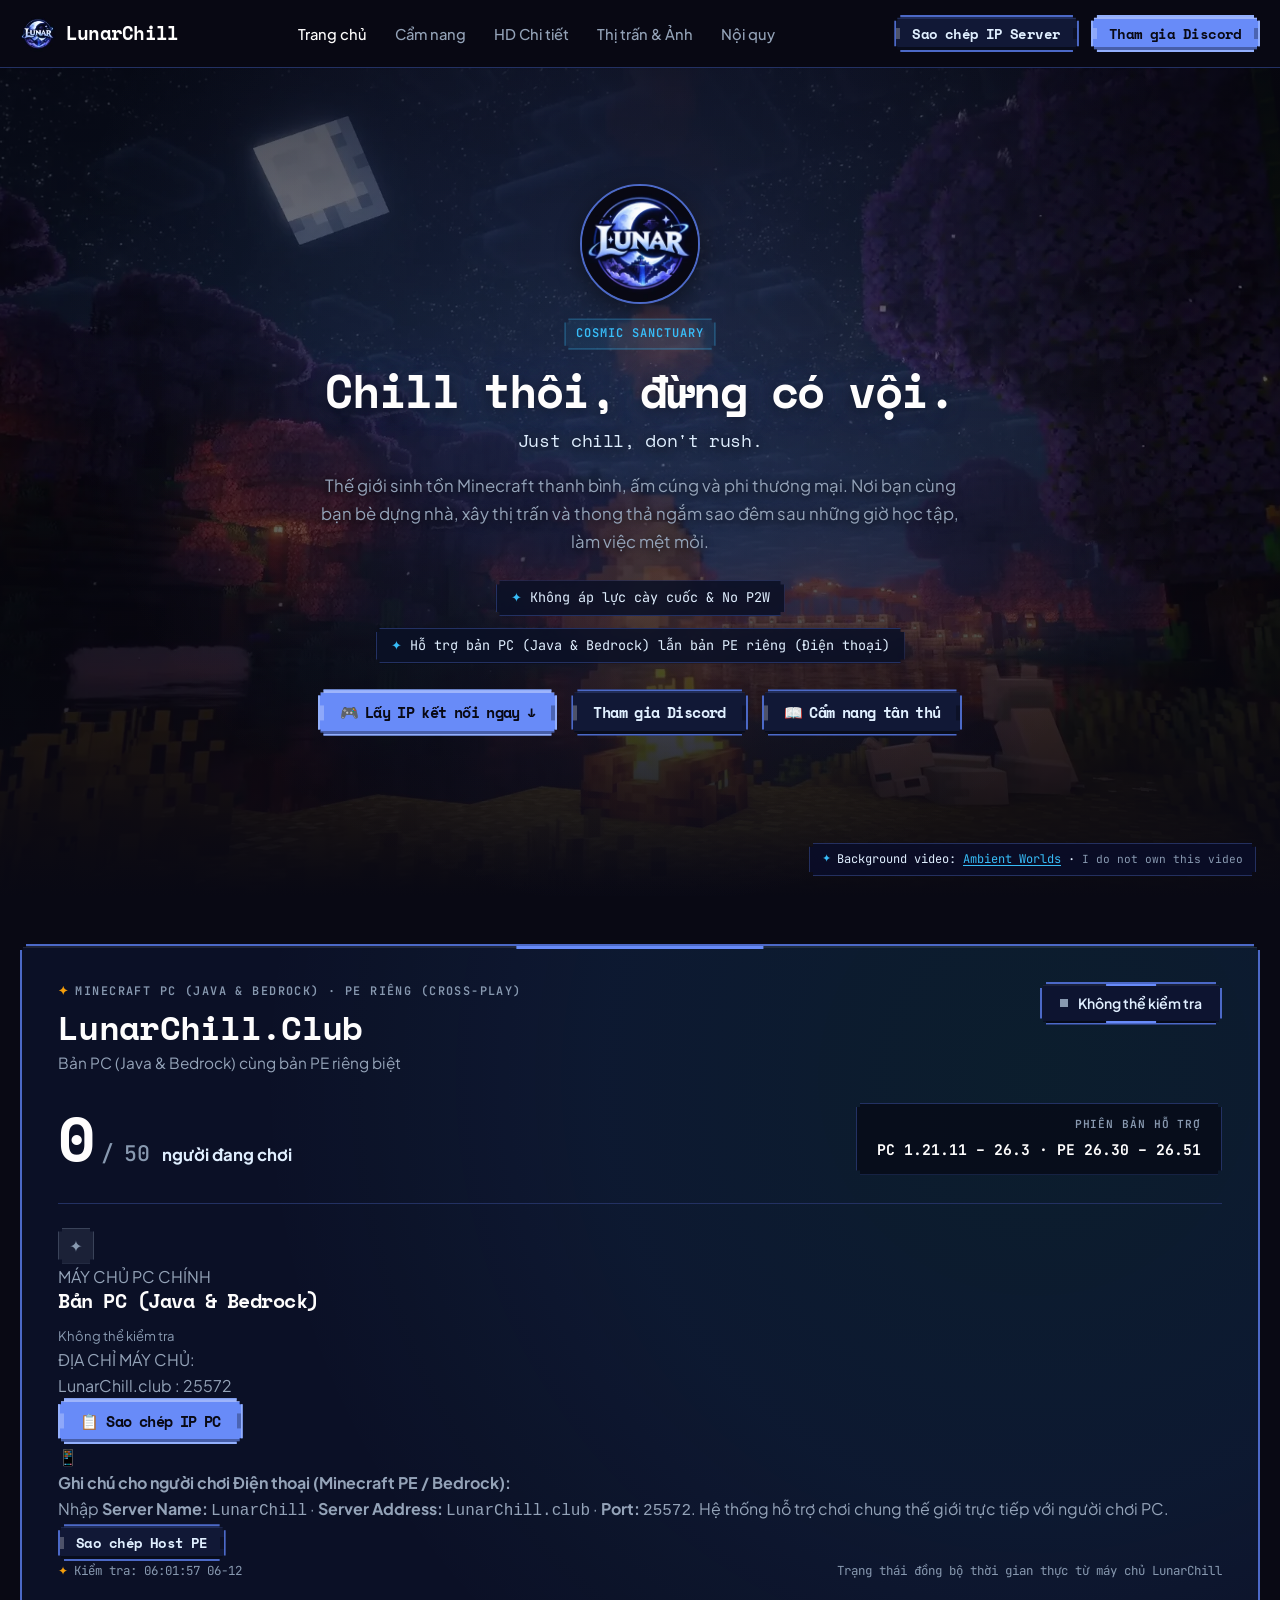
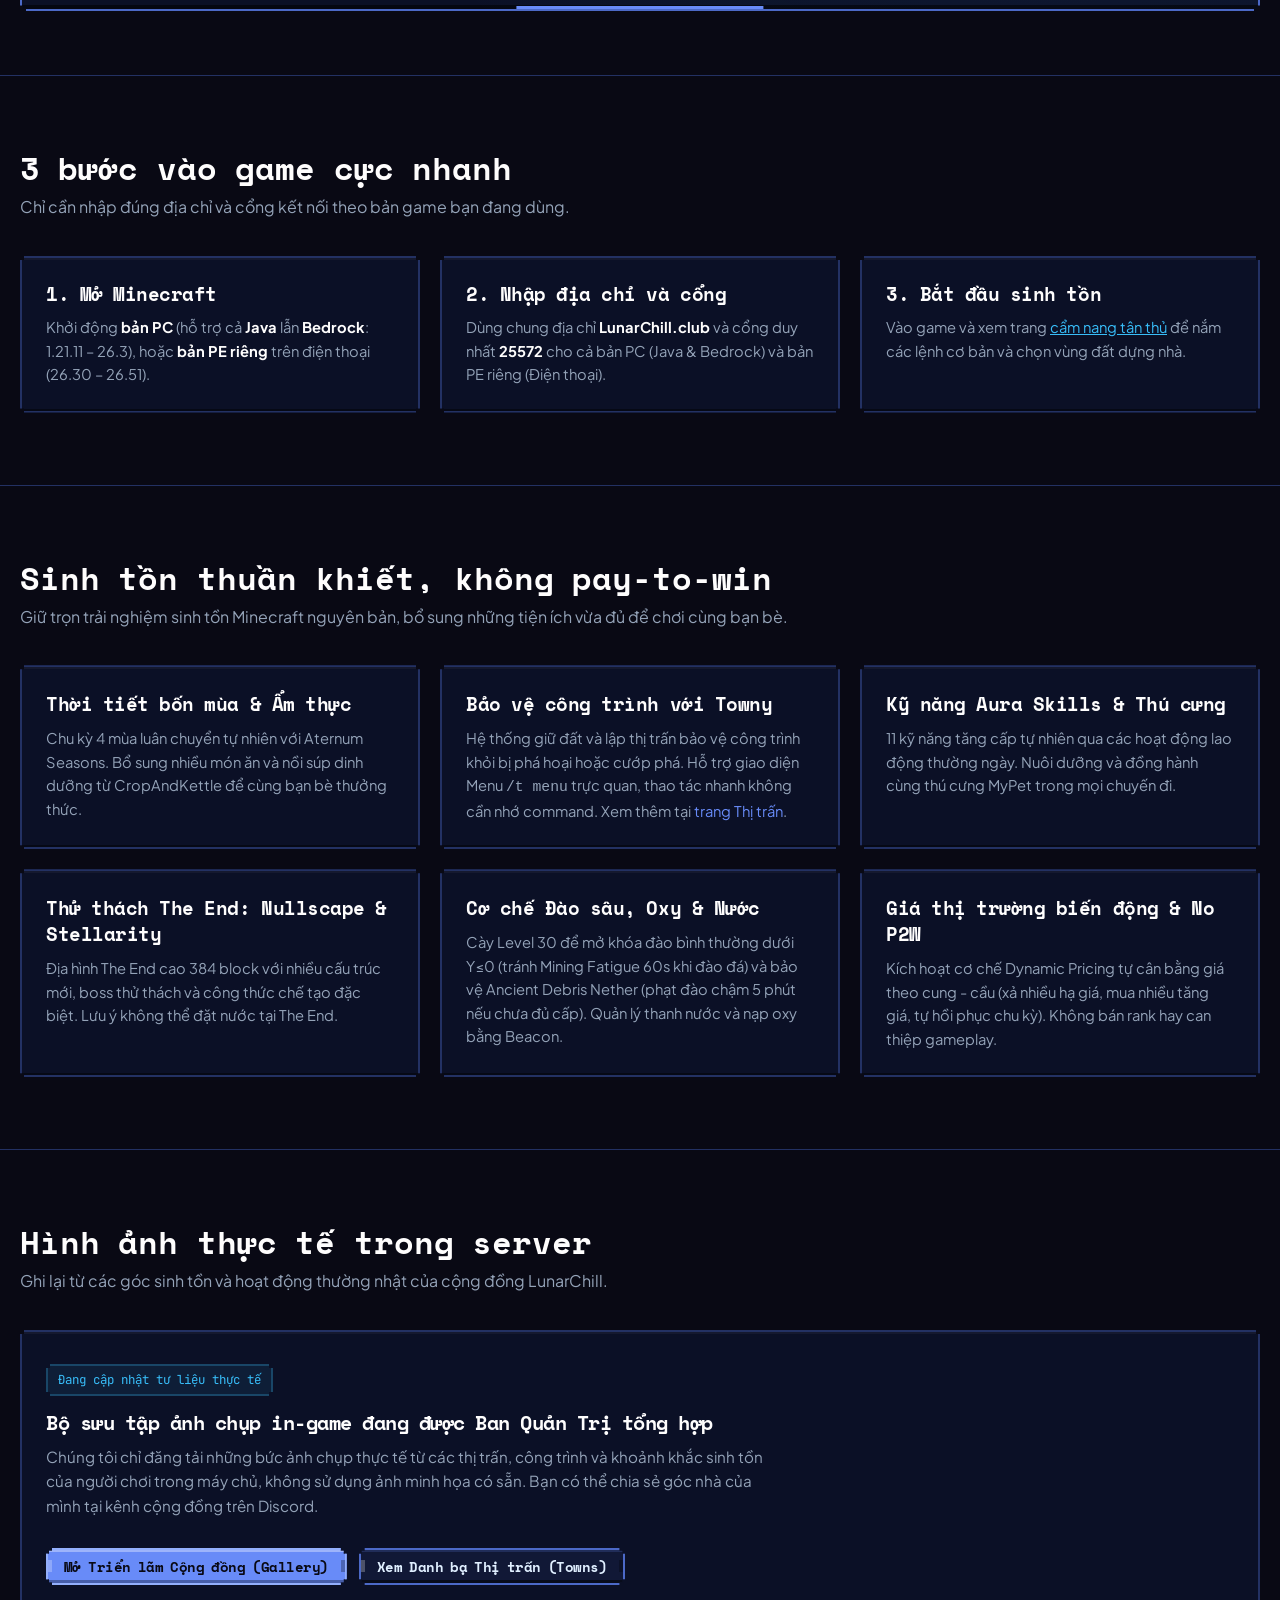
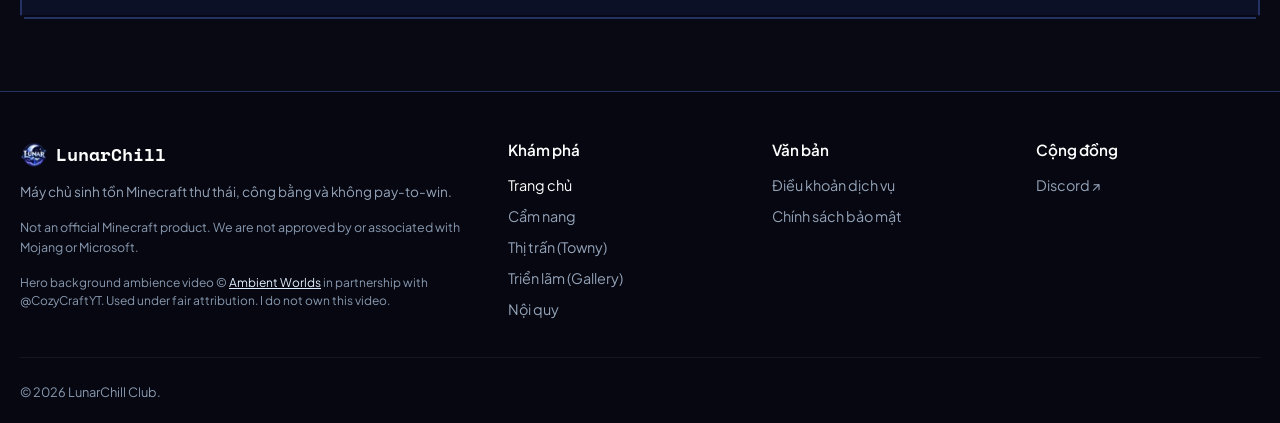
==== commit 48337716: "feat(portal): redesign server status to focus on PC with PE callout note" ====
--- a/index.html
+++ b/index.html
@@ -196,50 +196,60 @@
 
           <hr class="portal-divider" aria-hidden="true">
 
-          <!-- Row 3: Nodes / Gateways Section -->
-          <div class="portal-nodes-header">
-            <h3 class="nodes-title">Trạng thái các cổng kết nối</h3>
-            <span class="nodes-hint">Dùng chung địa chỉ <strong data-config-text="SERVER_HOST">LunarChill.club</strong> và cổng <strong data-config-text="SERVER_PORT_JAVA">25572</strong> cho mọi thiết bị</span>
-          </div>
-
-          <div class="portal-nodes-grid">
-            <!-- Node 1: Địa chỉ chung (Host) -->
-            <div class="node-card node-host">
-              <div class="node-card-top">
-                <div class="node-icon-box online" aria-hidden="true">✦</div>
-                <button type="button" class="btn btn-secondary btn-sm" data-action="copy-ip" data-copy-target="host">
-                  Sao chép Host
-                </button>
+          <!-- Row 3: Primary PC Connection Hero Card -->
+          <div class="portal-pc-connection" id="java-node-card">
+            <div class="pc-conn-main">
+              <div class="pc-conn-header">
+                <div class="node-icon-box checking" id="java-node-icon" aria-hidden="true">✦</div>
+                <div class="pc-conn-title-wrap">
+                  <span class="pc-conn-tag">MÁY CHỦ PC CHÍNH</span>
+                  <h3 class="pc-conn-title">Bản PC (Java &amp; Bedrock)</h3>
+                </div>
+                <div class="pc-conn-status-badge">
+                  <span class="node-status" id="java-node-status">Đang kiểm tra kết nối...</span>
+                </div>
               </div>
-              <strong class="node-name">Địa chỉ máy chủ</strong>
-              <span class="node-status">Tên miền chính thức</span>
-              <span class="node-value" data-config-text="SERVER_HOST">LunarChill.club</span>
-            </div>
-
-            <!-- Node 2: Bản PC (Java & Bedrock PC) -->
-            <div class="node-card node-java" id="java-node-card">
-              <div class="node-card-top">
-                <div class="node-icon-box checking" id="java-node-icon" aria-hidden="true">✦</div>
-                <button type="button" class="btn btn-primary btn-sm" data-action="copy-ip" data-copy-target="pc">
-                  Sao chép IP PC
-                </button>
+
+              <div class="pc-conn-address-row">
+                <div class="pc-conn-ip-group">
+                  <span class="pc-conn-label">ĐỊA CHỈ MÁY CHỦ:</span>
+                  <div class="pc-conn-ip-display">
+                    <span class="ip-domain" data-config-text="SERVER_HOST">LunarChill.club</span>
+                    <span class="ip-separator">:</span>
+                    <span class="ip-port" data-config-text="SERVER_PORT_JAVA">25572</span>
+                  </div>
+                </div>
+
+                <div class="pc-conn-actions">
+                  <button type="button" class="btn btn-primary btn-copy-pc" data-action="copy-ip" data-copy-target="pc" title="Sao chép IP máy chủ PC">
+                    <span class="btn-icon" aria-hidden="true">📋</span>
+                    <span>Sao chép IP PC</span>
+                  </button>
+                </div>
               </div>
-              <strong class="node-name">Bản PC (Java &amp; Bedrock)</strong>
-              <span class="node-status" id="java-node-status">Đang kiểm tra kết nối...</span>
-              <span class="node-value">Port: <span data-config-text="SERVER_PORT_JAVA">25572</span></span>
-            </div>
-
-            <!-- Node 3: Bản PE riêng (Điện thoại) -->
-            <div class="node-card node-bedrock" id="bedrock-node-card">
-              <div class="node-card-top">
-                <div class="node-icon-box checking" id="bedrock-node-icon" aria-hidden="true">✦</div>
-                <button type="button" class="btn btn-secondary btn-sm" data-action="copy-ip" data-copy-target="pe">
-                  Sao chép Host PE
-                </button>
+            </div>
+          </div>
+
+          <!-- Row 3.5: Phone / Bedrock PE Information Callout Note -->
+          <div class="portal-pe-note" role="note" aria-label="Thông tin kết nối cho người chơi điện thoại">
+            <div class="pe-note-icon-wrap" aria-hidden="true">
+              <span class="pe-note-icon">📱</span>
+            </div>
+            <div class="pe-note-content">
+              <div class="pe-note-title">
+                <strong>Ghi chú cho người chơi Điện thoại (Minecraft PE / Bedrock):</strong>
               </div>
-              <strong class="node-name">Bản PE riêng (Điện thoại)</strong>
-              <span class="node-status" id="bedrock-node-status">Đang kiểm tra kết nối...</span>
-              <span class="node-value">Port: <span data-config-text="SERVER_PORT_BEDROCK">25572</span></span>
+              <p class="pe-note-text">
+                Nhập <strong>Server Name:</strong> <code>LunarChill</code> &middot; 
+                <strong>Server Address:</strong> <code data-config-text="SERVER_HOST">LunarChill.club</code> &middot; 
+                <strong>Port:</strong> <code data-config-text="SERVER_PORT_BEDROCK">25572</code>. 
+                Hệ thống hỗ trợ chơi chung thế giới trực tiếp với người chơi PC.
+              </p>
+            </div>
+            <div class="pe-note-action">
+              <button type="button" class="btn btn-secondary btn-sm" data-action="copy-ip" data-copy-target="pe" title="Sao chép Host PE">
+                Sao chép Host PE
+              </button>
             </div>
           </div>
 
--- a/assets/css/base.css
+++ b/assets/css/base.css
@@ -116,3 +116,41 @@
     scroll-behavior: auto !important;
   }
 }
+
+/* --- Sleek Dark Scrollbars & Hide Utilities (Khử thanh cuộn sáng chói mặc định) --- */
+* {
+  scrollbar-width: thin;
+  scrollbar-color: rgba(104, 139, 248, 0.3) rgba(10, 15, 30, 0.85);
+}
+
+::-webkit-scrollbar {
+  width: 8px;
+  height: 8px;
+}
+
+::-webkit-scrollbar-track {
+  background: rgba(10, 15, 30, 0.85);
+}
+
+::-webkit-scrollbar-thumb {
+  background: rgba(104, 139, 248, 0.3);
+  border-radius: 4px;
+}
+
+::-webkit-scrollbar-thumb:hover {
+  background: rgba(104, 139, 248, 0.55);
+}
+
+/* Lớp tiện ích ẩn thanh cuộn nhưng vẫn hỗ trợ vuốt chạm/cuộn ngang mượt mà */
+.no-scrollbar,
+.table-responsive {
+  scrollbar-width: none !important;
+  -ms-overflow-style: none !important;
+}
+
+.no-scrollbar::-webkit-scrollbar,
+.table-responsive::-webkit-scrollbar {
+  display: none !important;
+  width: 0 !important;
+  height: 0 !important;
+}
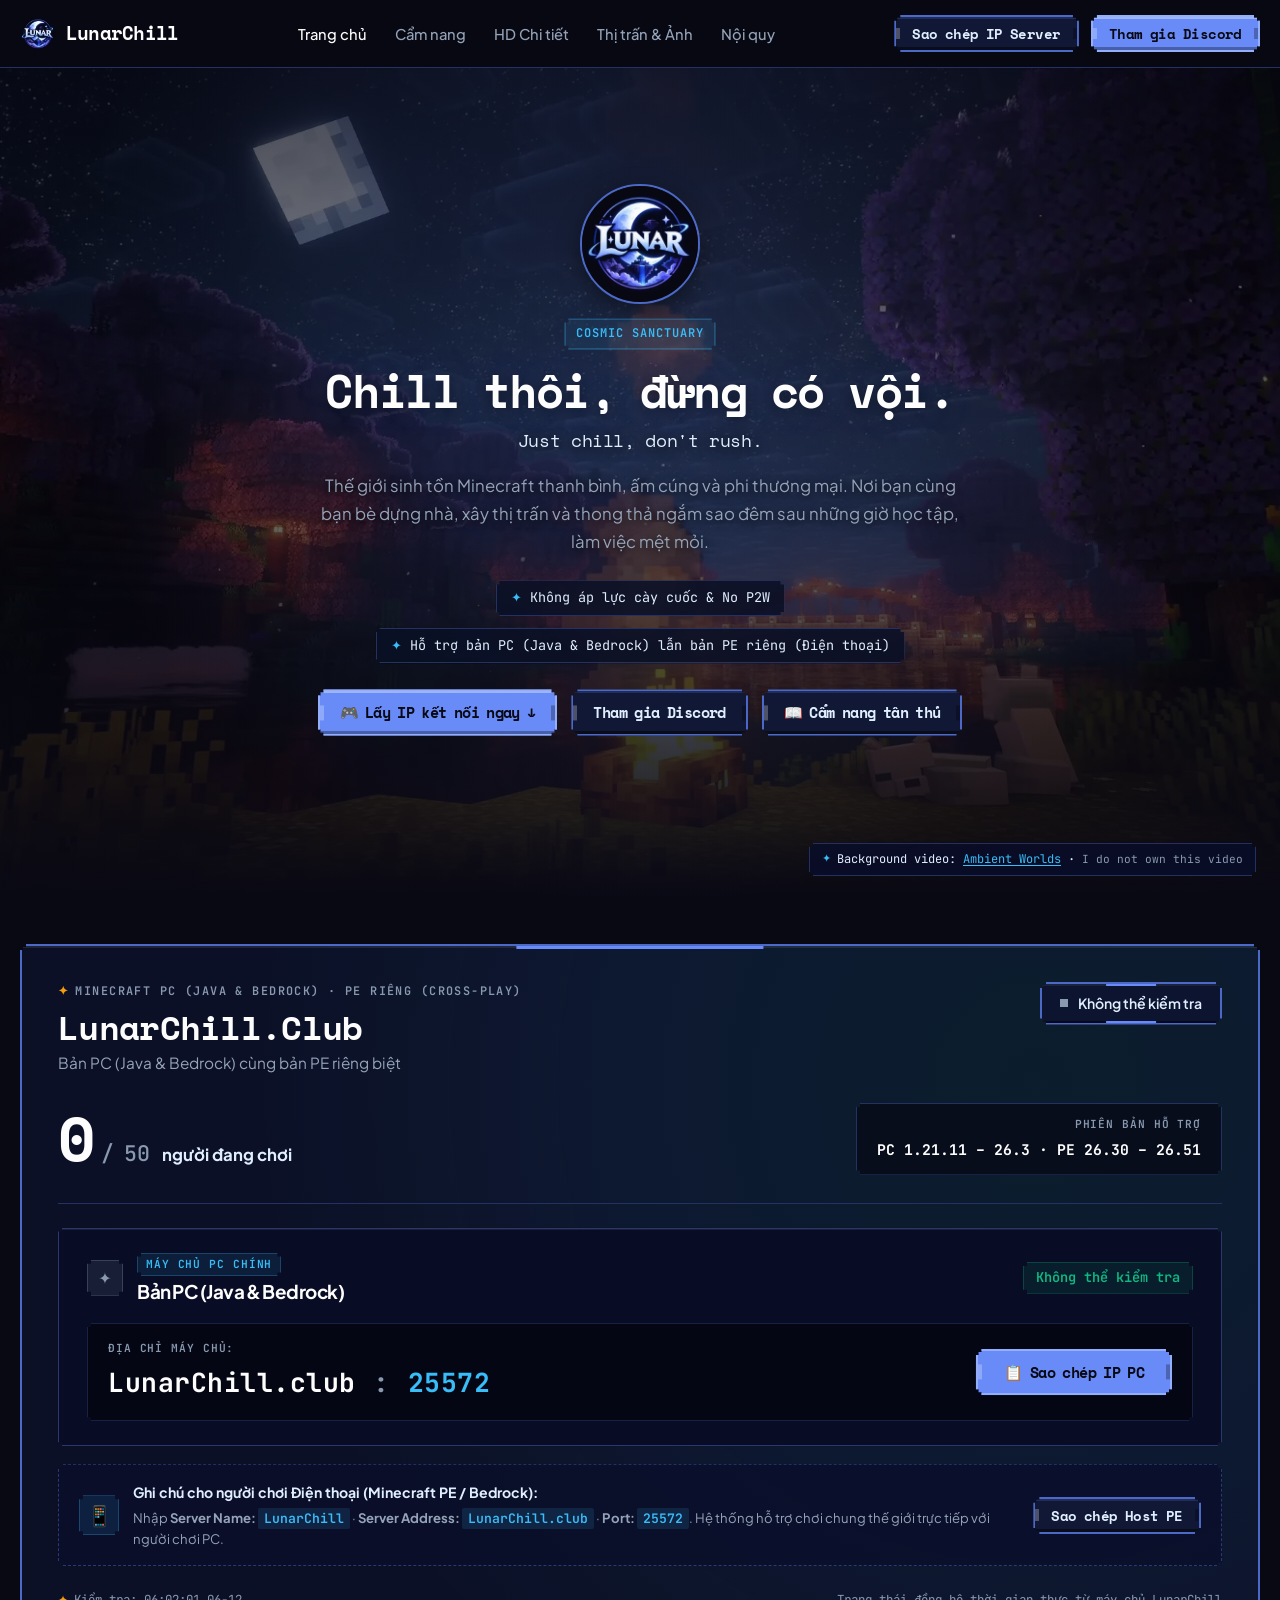
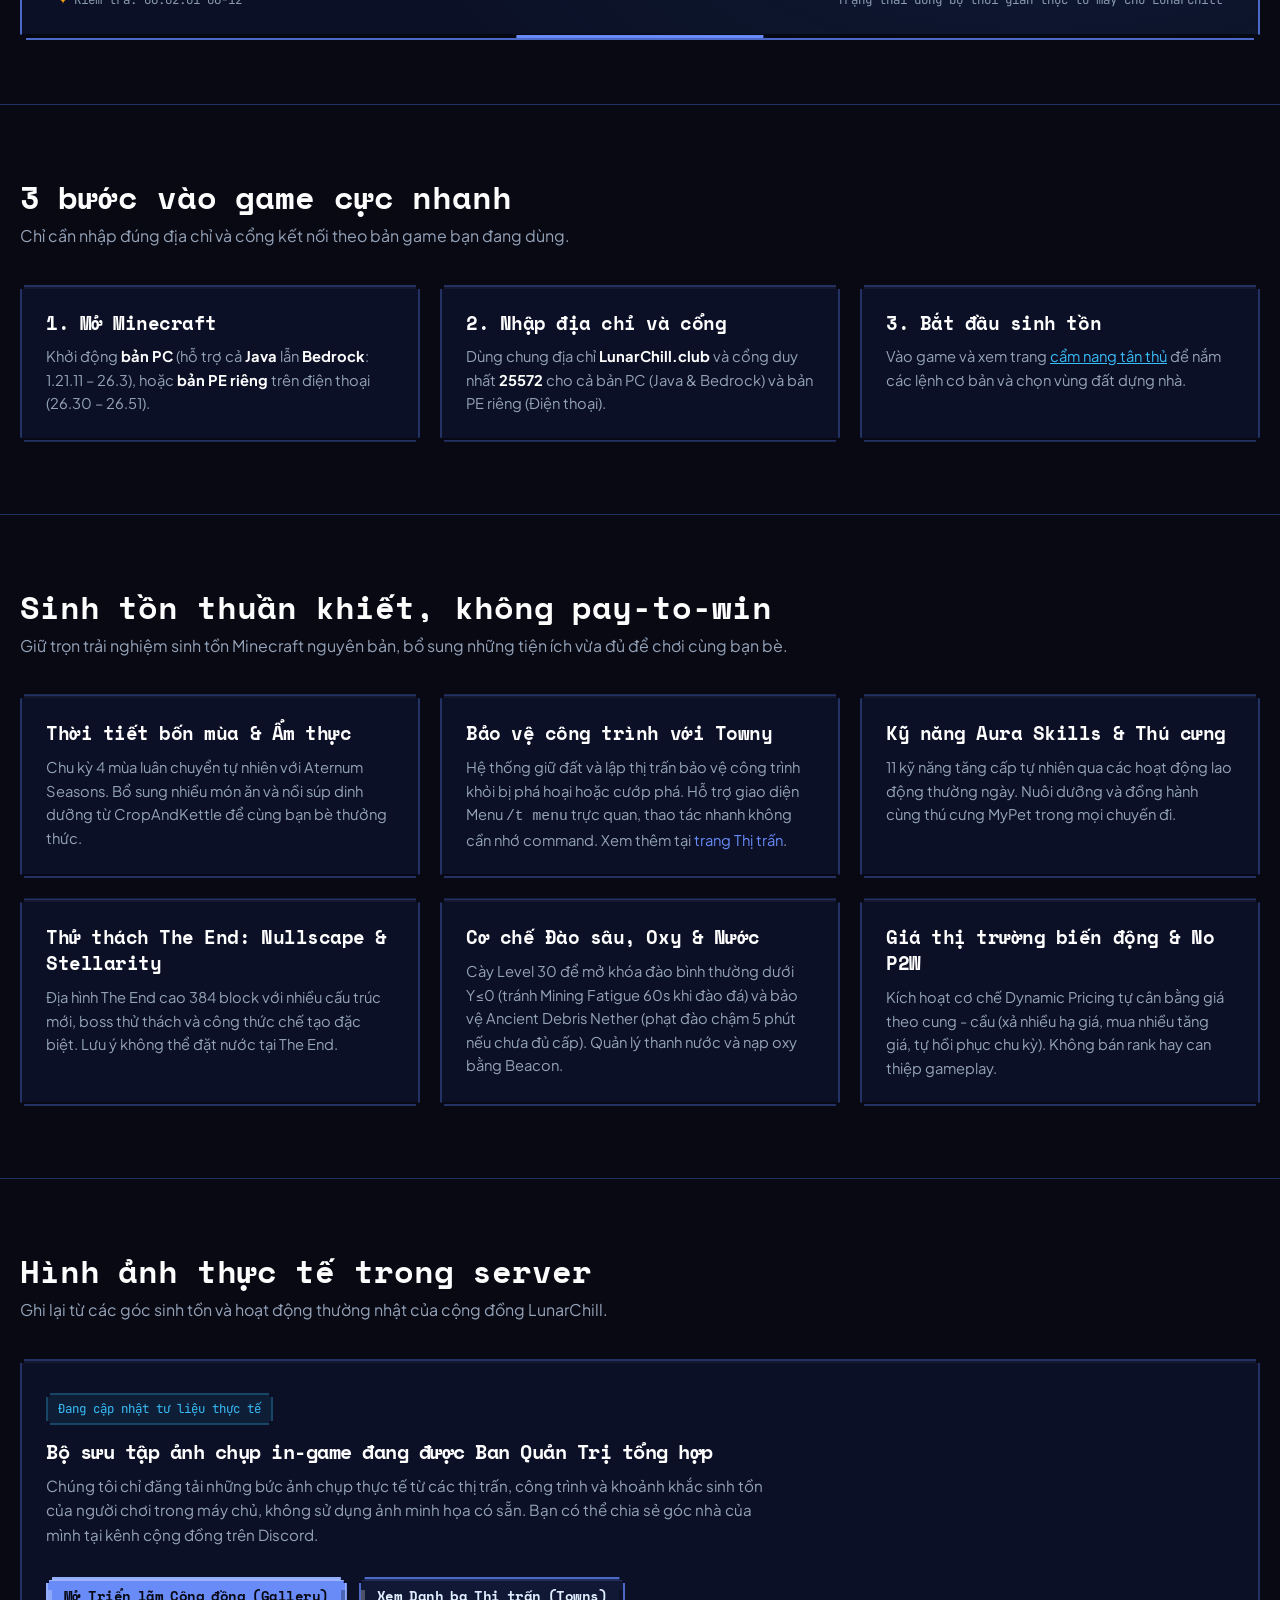
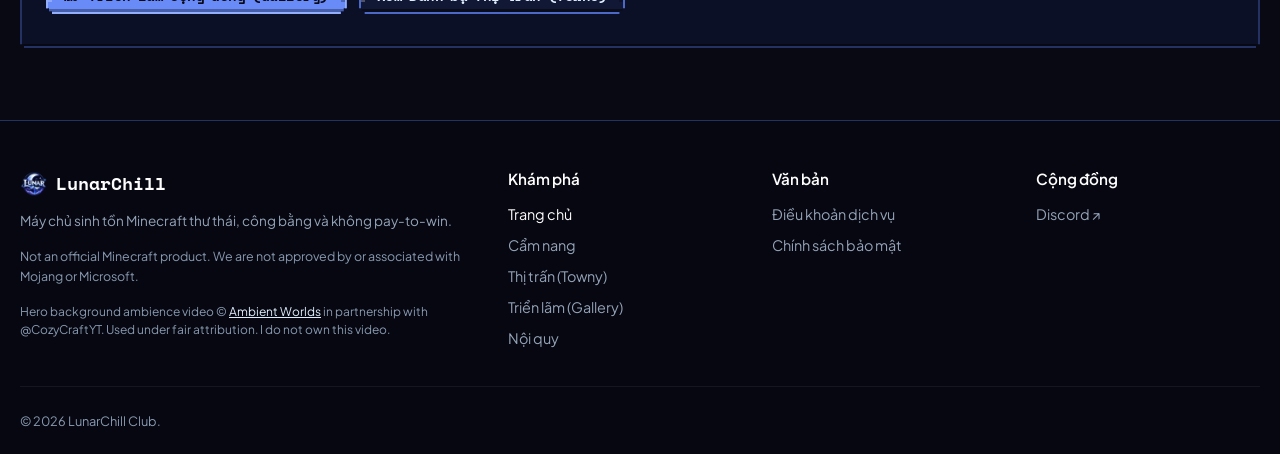
==== commit fe084221: "fix(portal): resolve unstyled server status layout and bust css cache" ====
--- a/index.html
+++ b/index.html
@@ -30,11 +30,11 @@
   <link href="https://fonts.googleapis.com/css2?family=JetBrains+Mono:wght@400;500;600&family=Plus+Jakarta+Sans:wght@400;500;600;700;800&family=Space+Mono:wght@400;700&display=swap" rel="stylesheet">
 
   <!-- Core Stylesheets (Zero Slop) -->
-  <link rel="stylesheet" href="assets/css/variables.css">
-  <link rel="stylesheet" href="assets/css/base.css">
-  <link rel="stylesheet" href="assets/css/components.css">
-  <link rel="stylesheet" href="assets/css/layout.css">
-  <link rel="stylesheet" href="assets/css/pages/home.css">
+  <link rel="stylesheet" href="assets/css/variables.css?v=20261107-2">
+  <link rel="stylesheet" href="assets/css/base.css?v=20261107-2">
+  <link rel="stylesheet" href="assets/css/components.css?v=20261107-2">
+  <link rel="stylesheet" href="assets/css/layout.css?v=20261107-2">
+  <link rel="stylesheet" href="assets/css/pages/home.css?v=20261107-2">
 </head>
 <body>
 
@@ -198,53 +198,55 @@
 
           <!-- Row 3: Primary PC Connection Hero Card -->
           <div class="portal-pc-connection" id="java-node-card">
-            <div class="pc-conn-main">
-              <div class="pc-conn-header">
+            <div class="pc-conn-header">
+              <div class="pc-conn-title-group">
                 <div class="node-icon-box checking" id="java-node-icon" aria-hidden="true">✦</div>
                 <div class="pc-conn-title-wrap">
                   <span class="pc-conn-tag">MÁY CHỦ PC CHÍNH</span>
                   <h3 class="pc-conn-title">Bản PC (Java &amp; Bedrock)</h3>
                 </div>
-                <div class="pc-conn-status-badge">
-                  <span class="node-status" id="java-node-status">Đang kiểm tra kết nối...</span>
+              </div>
+              <div class="pc-conn-status-badge">
+                <span class="node-status" id="java-node-status">Đang kiểm tra kết nối...</span>
+              </div>
+            </div>
+
+            <div class="pc-conn-address-row">
+              <div class="pc-conn-ip-group">
+                <span class="pc-conn-label">ĐỊA CHỈ MÁY CHỦ:</span>
+                <div class="pc-conn-ip-display">
+                  <span class="ip-domain" data-config-text="SERVER_HOST">LunarChill.club</span>
+                  <span class="ip-separator">:</span>
+                  <span class="ip-port" data-config-text="SERVER_PORT_JAVA">25572</span>
                 </div>
               </div>
 
-              <div class="pc-conn-address-row">
-                <div class="pc-conn-ip-group">
-                  <span class="pc-conn-label">ĐỊA CHỈ MÁY CHỦ:</span>
-                  <div class="pc-conn-ip-display">
-                    <span class="ip-domain" data-config-text="SERVER_HOST">LunarChill.club</span>
-                    <span class="ip-separator">:</span>
-                    <span class="ip-port" data-config-text="SERVER_PORT_JAVA">25572</span>
-                  </div>
-                </div>
-
-                <div class="pc-conn-actions">
-                  <button type="button" class="btn btn-primary btn-copy-pc" data-action="copy-ip" data-copy-target="pc" title="Sao chép IP máy chủ PC">
-                    <span class="btn-icon" aria-hidden="true">📋</span>
-                    <span>Sao chép IP PC</span>
-                  </button>
-                </div>
+              <div class="pc-conn-actions">
+                <button type="button" class="btn btn-primary btn-copy-pc" data-action="copy-ip" data-copy-target="pc" title="Sao chép IP máy chủ PC">
+                  <span class="btn-icon" aria-hidden="true">📋</span>
+                  <span>Sao chép IP PC</span>
+                </button>
               </div>
             </div>
           </div>
 
           <!-- Row 3.5: Phone / Bedrock PE Information Callout Note -->
           <div class="portal-pe-note" role="note" aria-label="Thông tin kết nối cho người chơi điện thoại">
-            <div class="pe-note-icon-wrap" aria-hidden="true">
-              <span class="pe-note-icon">📱</span>
-            </div>
-            <div class="pe-note-content">
-              <div class="pe-note-title">
-                <strong>Ghi chú cho người chơi Điện thoại (Minecraft PE / Bedrock):</strong>
-              </div>
-              <p class="pe-note-text">
-                Nhập <strong>Server Name:</strong> <code>LunarChill</code> &middot; 
-                <strong>Server Address:</strong> <code data-config-text="SERVER_HOST">LunarChill.club</code> &middot; 
-                <strong>Port:</strong> <code data-config-text="SERVER_PORT_BEDROCK">25572</code>. 
-                Hệ thống hỗ trợ chơi chung thế giới trực tiếp với người chơi PC.
-              </p>
+            <div class="pe-note-left">
+              <div class="pe-note-icon-wrap" aria-hidden="true">
+                <span class="pe-note-icon">📱</span>
+              </div>
+              <div class="pe-note-content">
+                <div class="pe-note-title">
+                  <strong>Ghi chú cho người chơi Điện thoại (Minecraft PE / Bedrock):</strong>
+                </div>
+                <p class="pe-note-text">
+                  Nhập <strong>Server Name:</strong> <code>LunarChill</code> &middot; 
+                  <strong>Server Address:</strong> <code data-config-text="SERVER_HOST">LunarChill.club</code> &middot; 
+                  <strong>Port:</strong> <code data-config-text="SERVER_PORT_BEDROCK">25572</code>. 
+                  Hệ thống hỗ trợ chơi chung thế giới trực tiếp với người chơi PC.
+                </p>
+              </div>
             </div>
             <div class="pe-note-action">
               <button type="button" class="btn btn-secondary btn-sm" data-action="copy-ip" data-copy-target="pe" title="Sao chép Host PE">
--- a/assets/css/pages/home.css
+++ b/assets/css/pages/home.css
@@ -403,65 +403,208 @@
   margin: 0 0 24px 0;
 }
 
-/* Row 3: Nodes / Gateways Section */
-.portal-nodes-header {
-  display: flex;
+/* --- Row 3: Primary PC Connection Hero Card & PE Callout Note --- */
+.portal-pc-connection {
+  background: #080C24;
+  border: 1.5px solid rgba(104, 139, 248, 0.35);
+  clip-path: var(--clip-pixel-card);
+  padding: 24px 28px;
+  box-shadow: 0 8px 32px rgba(0, 0, 0, 0.45), inset 0 1px 0 rgba(255, 255, 255, 0.08);
+  margin-bottom: 18px;
+  display: block;
+  width: 100%;
+  box-sizing: border-box;
+  transition: border-color var(--transition-fast), box-shadow var(--transition-fast);
+}
+
+.portal-pc-connection:hover {
+  border-color: var(--color-border-hover);
+  box-shadow: 0 10px 36px rgba(104, 139, 248, 0.15), inset 0 1px 0 rgba(255, 255, 255, 0.12);
+}
+
+.pc-conn-header {
+  display: flex;
+  align-items: center;
   justify-content: space-between;
-  align-items: baseline;
   gap: 16px;
+  margin-bottom: 20px;
   flex-wrap: wrap;
-  margin-bottom: 16px;
-}
-
-.nodes-title {
+}
+
+.pc-conn-title-group,
+.pc-conn-header > div:first-child {
+  display: flex;
+  align-items: center;
+  gap: 14px;
+}
+
+.pc-conn-title-wrap {
+  display: flex;
+  flex-direction: column;
+}
+
+.pc-conn-tag {
+  font-family: var(--font-mono);
+  font-size: 0.7rem;
+  font-weight: 600;
+  color: var(--color-accent-orbit);
+  letter-spacing: 0.08em;
+  text-transform: uppercase;
+  background: rgba(56, 189, 248, 0.1);
+  border: 1px solid rgba(56, 189, 248, 0.25);
+  padding: 2px 8px;
+  clip-path: var(--clip-pixel-card);
+  display: inline-block;
+  margin-bottom: 4px;
+  width: fit-content;
+}
+
+.pc-conn-title {
   font-family: var(--font-sans);
-  font-size: 1.02rem;
+  font-size: 1.18rem;
   font-weight: 700;
   color: var(--color-text-heading);
-  letter-spacing: normal;
-  word-spacing: normal;
   margin: 0;
-}
-
-.nodes-hint {
+  line-height: 1.2;
+}
+
+.pc-conn-status-badge .node-status {
+  font-family: var(--font-mono);
   font-size: 0.85rem;
+  font-weight: 600;
+  color: var(--status-online);
+  margin: 0;
+  background: rgba(16, 185, 129, 0.1);
+  border: 1px solid rgba(16, 185, 129, 0.25);
+  padding: 4px 12px;
+  clip-path: var(--clip-pixel-card);
+  display: inline-block;
+}
+
+.pc-conn-address-row {
+  display: flex;
+  align-items: center;
+  justify-content: space-between;
+  gap: 20px;
+  flex-wrap: wrap;
+  background: #040614;
+  border: 1px solid rgba(104, 139, 248, 0.2);
+  padding: 16px 20px;
+  clip-path: var(--clip-pixel-card);
+  box-sizing: border-box;
+}
+
+.pc-conn-ip-group {
+  display: flex;
+  flex-direction: column;
+  gap: 4px;
+}
+
+.pc-conn-label {
+  font-family: var(--font-mono);
+  font-size: 0.7rem;
+  font-weight: 600;
   color: var(--color-text-muted);
-}
-
-.nodes-hint strong {
+  letter-spacing: 0.08em;
+  text-transform: uppercase;
+}
+
+.pc-conn-ip-display {
+  font-family: var(--font-mono);
+  font-size: clamp(1.25rem, 2.4vw, 1.65rem);
+  font-weight: 700;
+  color: var(--color-text-heading);
+  letter-spacing: 0.02em;
+}
+
+.pc-conn-ip-display .ip-domain {
+  color: #FEFDFD;
+}
+
+.pc-conn-ip-display .ip-separator {
+  color: var(--color-text-muted);
+  margin: 0 1px;
+}
+
+.pc-conn-ip-display .ip-port {
   color: var(--color-accent-orbit);
-  font-family: var(--font-mono);
-}
-
-.portal-nodes-grid {
-  display: grid;
-  grid-template-columns: repeat(3, 1fr);
+}
+
+.pc-conn-actions .btn-copy-pc {
+  padding: 12px 26px;
+  font-size: 0.95rem;
+  font-weight: 700;
+  display: inline-flex;
+  align-items: center;
+  gap: 8px;
+  box-shadow: 0 4px 18px rgba(104, 139, 248, 0.35);
+}
+
+/* --- Row 3.5: Phone / Bedrock PE Callout Note --- */
+.portal-pe-note {
+  background: rgba(10, 14, 42, 0.75);
+  border: 1px dashed rgba(104, 139, 248, 0.35);
+  clip-path: var(--clip-pixel-card);
+  padding: 16px 20px;
+  display: flex;
+  align-items: center;
+  justify-content: space-between;
   gap: 16px;
   margin-bottom: 24px;
-}
-
-.node-card {
-  background-color: #060814;
-  border: 1px solid var(--color-border-subtle);
-  clip-path: var(--clip-pixel-card);
-  padding: 18px 20px;
-  display: flex;
-  flex-direction: column;
-  gap: 4px;
-  box-shadow: inset 0 -2px 0 rgba(0, 0, 0, 0.55);
-  transition: border-color var(--transition-fast);
-}
-
-.node-card:hover {
-  border-color: var(--color-border-hover);
-}
-
-.node-card-top {
-  display: flex;
-  justify-content: space-between;
-  align-items: center;
-  gap: 10px;
-  margin-bottom: 12px;
+  flex-wrap: wrap;
+  box-sizing: border-box;
+}
+
+.pe-note-left {
+  display: flex;
+  align-items: center;
+  gap: 14px;
+  flex: 1;
+  min-width: 260px;
+}
+
+.pe-note-icon-wrap {
+  width: 40px;
+  height: 40px;
+  background: rgba(56, 189, 248, 0.1);
+  border: 1px solid rgba(56, 189, 248, 0.25);
+  display: flex;
+  align-items: center;
+  justify-content: center;
+  font-size: 1.25rem;
+  clip-path: var(--clip-pixel-card);
+  flex-shrink: 0;
+}
+
+.pe-note-content {
+  flex: 1;
+}
+
+.pe-note-title {
+  font-size: 0.88rem;
+  color: var(--color-text-subheading);
+  margin-bottom: 4px;
+}
+
+.pe-note-text {
+  font-size: 0.82rem;
+  color: var(--color-text-body);
+  margin: 0;
+  line-height: 1.55;
+}
+
+.pe-note-text code {
+  font-family: var(--font-mono);
+  color: var(--color-accent-orbit);
+  background: rgba(56, 189, 248, 0.12);
+  padding: 2px 6px;
+  border-radius: 2px;
+  font-size: 0.82rem;
+  font-weight: 600;
+}
+
+.pe-note-action {
+  flex-shrink: 0;
 }
 
 .node-icon-box {
@@ -496,24 +639,9 @@
   border-color: rgba(136, 153, 176, 0.28);
 }
 
-.node-name {
-  font-family: var(--font-sans);
-  font-size: 0.96rem;
-  font-weight: 700;
-  color: var(--color-text-heading);
-}
-
 .node-status {
   font-size: 0.82rem;
   color: var(--color-text-muted);
-  margin-bottom: 4px;
-}
-
-.node-value {
-  font-family: var(--font-mono);
-  font-size: 1.04rem;
-  font-weight: 700;
-  color: var(--status-online);
 }
 
 /* Row 4: Footer Meta & Timestamp */
@@ -681,10 +809,6 @@
 
 /* --- Responsive Adjustments --- */
 @media (max-width: 992px) {
-  .portal-nodes-grid {
-    grid-template-columns: 1fr;
-    gap: 14px;
-  }
   .portal-card {
     padding: 28px 20px 22px 20px;
   }
@@ -702,6 +826,36 @@
   .showcase-update-notice {
     align-items: center;
     text-align: center;
+  }
+}
+
+@media (max-width: 768px) {
+  .portal-pc-connection {
+    padding: 20px 16px;
+  }
+  .pc-conn-address-row {
+    flex-direction: column;
+    align-items: stretch;
+    text-align: center;
+    gap: 16px;
+    padding: 16px 14px;
+  }
+  .pc-conn-actions .btn-copy-pc {
+    width: 100%;
+    justify-content: center;
+  }
+  .portal-pe-note {
+    flex-direction: column;
+    align-items: flex-start;
+    gap: 14px;
+    padding: 16px 14px;
+  }
+  .pe-note-action {
+    width: 100%;
+  }
+  .pe-note-action .btn {
+    width: 100%;
+    justify-content: center;
   }
 }
 
@@ -734,45 +888,10 @@
     align-items: flex-start;
     gap: 6px;
   }
-  .campsite-scenery {
+  .pc-conn-header {
+    flex-direction: column;
+    align-items: flex-start;
     gap: 10px;
-  }
-  .pixel-spruce-tree {
-    width: 48px;
-    height: 80px;
-  }
-  .pixel-oak-tree {
-    width: 52px;
-    height: 65px;
-  }
-  .pixel-oak-log {
-    width: 36px;
-    height: 18px;
-  }
-  .prop-campfire {
-    width: 48px;
-    height: 44px;
-  }
-  .campfire-base {
-    width: 48px;
-    height: 38px;
-  }
-  .celestial-moon-wrap {
-    right: 12px;
-    top: 18px;
-    width: 48px;
-    height: 48px;
-  }
-  .pixel-moon {
-    width: 48px;
-    height: 48px;
-  }
-  .moonlight-halo {
-    width: 130px;
-    height: 130px;
-  }
-  .moonlight-beam {
-    display: none; /* Tránh che khuất nội dung & tiết kiệm tài nguyên di động */
   }
   .hero-cta-group {
     flex-direction: column;
@@ -785,19 +904,12 @@
 
 /* --- Accessibility: Respect Reduced Motion --- */
 @media (prefers-reduced-motion: reduce) {
-  .celestial-moon-wrap,
-  .moonlight-halo,
-  .moonlight-beam,
-  .lunar-star,
-  .pixel-spruce-tree,
-  .pixel-oak-tree,
-  .campfire-glow,
-  .lantern-glow,
-  .smoke-particle {
-    animation: none !important;
-    transition: none !important;
-  }
-  .campfire-sprite {
-    animation-duration: 4s; /* Giảm giật nếu người dùng nhạy cảm chuyển động */
-  }
-}
+  .hero-video-element {
+    display: none;
+  }
+  .hero-video-backdrop {
+    background-image: url('../../images/hero-video-poster.webp');
+    background-size: cover;
+    background-position: center;
+  }
+}
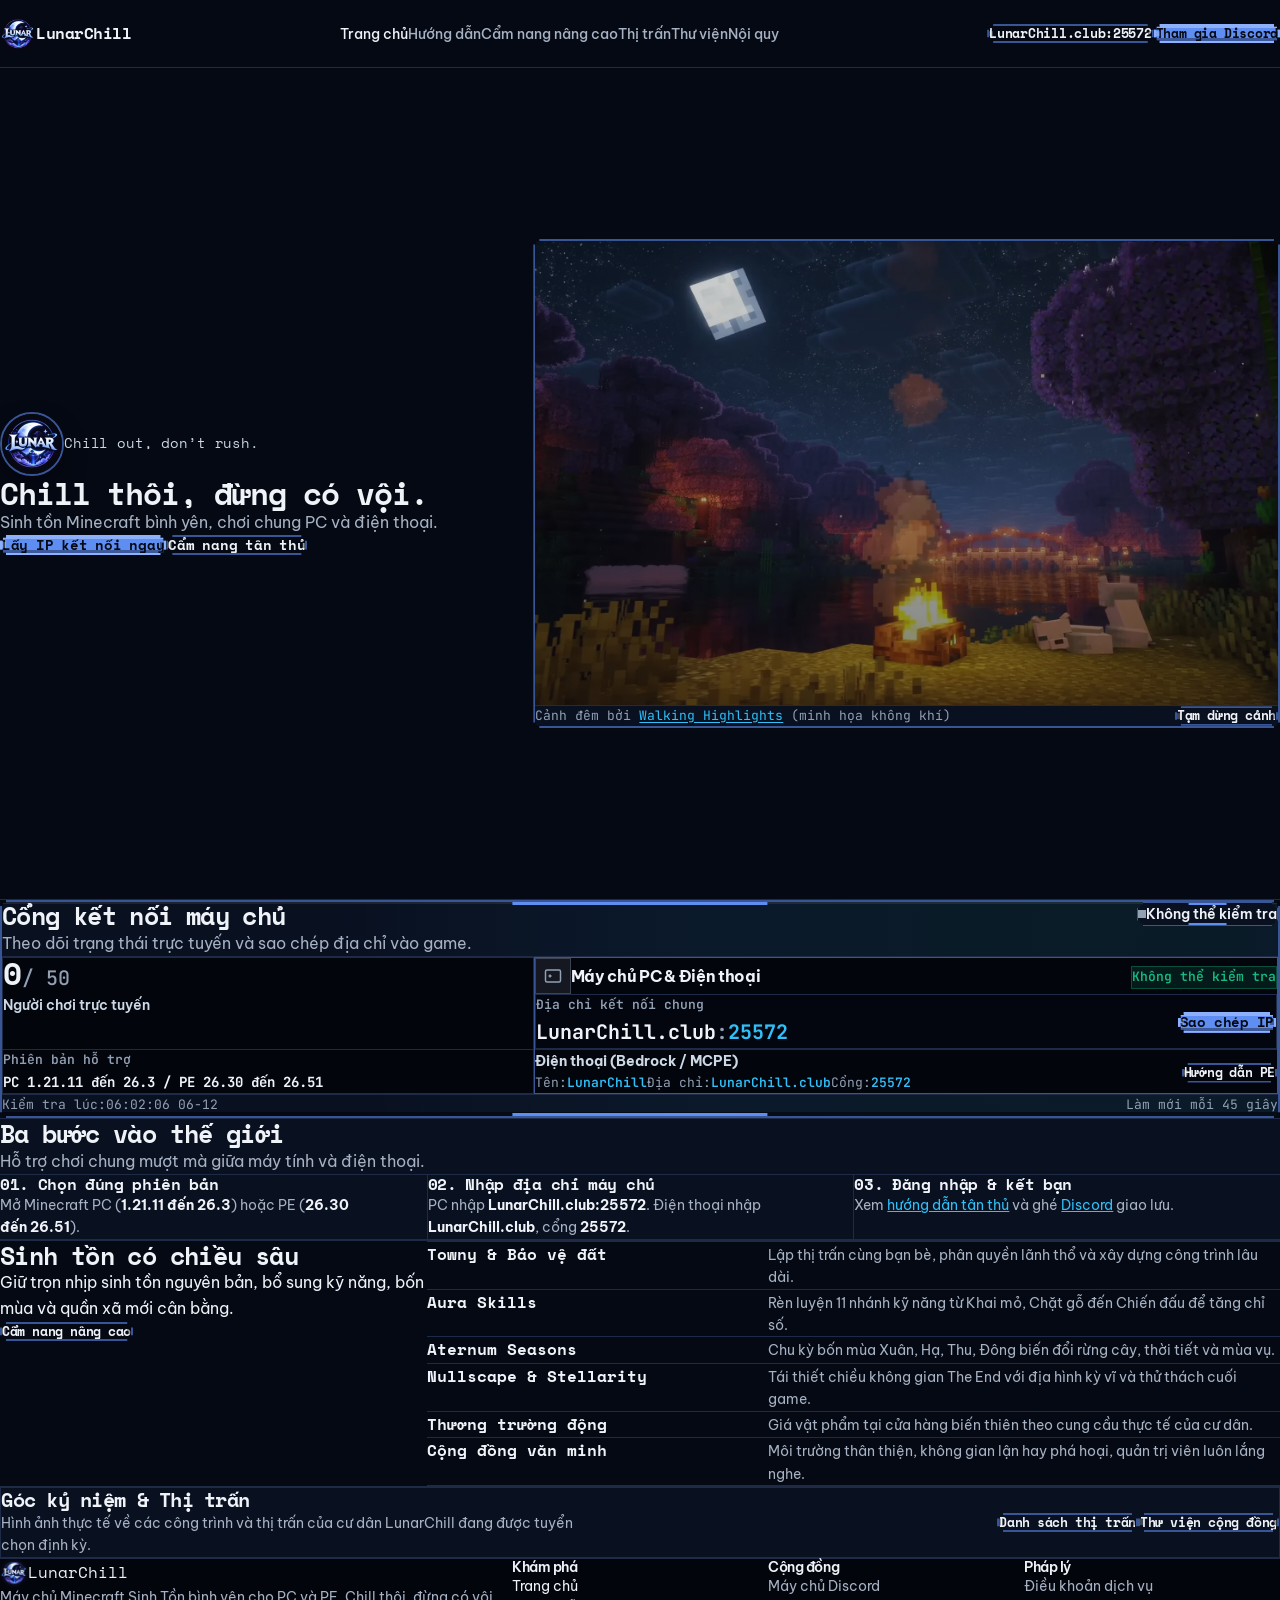
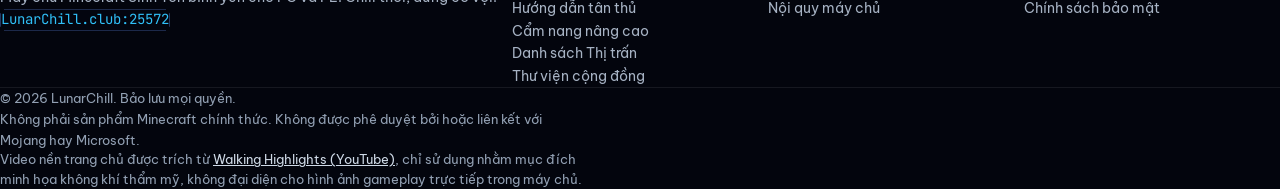
==== commit b58a2c17: "fix" ====
--- a/index.html
+++ b/index.html
@@ -1,69 +1,67 @@
 <!DOCTYPE html>
+<!-- hallmark v2.0.0 · theme: brand · redesign: full · shape: Workbench · draw: c8f3f7 · genre: atmospheric · job: join -->
+<!-- critique: Focal point is the Hero Stage paired with the interactive Server Portal workbench (live player count + one-click IP copy); squint order moves from h1 & stage visual (1) to server connection workbench (2) to hairline steps & feature ledger (3); surface ladder stays at Rung 1-2 for steps/features so only the Portal workbench owns Rung 4 elevation. -->
 <html lang="vi">
 <head>
   <meta charset="UTF-8">
   <meta name="viewport" content="width=device-width, initial-scale=1.0">
-  <title>LunarChill - Chill thôi, đừng có vội. 🌙</title>
-  <meta name="description" content="Website chính thức của máy chủ Minecraft LunarChill - Nơi sinh tồn thư thái dưới ánh trăng. Hỗ trợ bản PC (Java & Bedrock) và bản PE riêng (Điện thoại).">
-  <link rel="canonical" href="https://LunarChill.club/">
-
-  <!-- Favicon Icons -->
-  <link rel="icon" type="image/x-icon" href="assets/images/favicon.ico">
-  <link rel="icon" type="image/png" sizes="32x32" href="assets/images/favicon.png">
-  <link rel="apple-touch-icon" sizes="180x180" href="assets/images/apple-touch-icon.png">
-
-  <!-- OpenGraph / Discord Embed Cards -->
+  <title>LunarChill | Máy chủ Minecraft Sinh Tồn Thanh Bình (PC &amp; PE)</title>
+  <meta name="description" content="LunarChill (LunarChill.club:25572) là máy chủ Minecraft Survival bình yên, hỗ trợ cả PC (1.21.11 đến 26.3) và Điện thoại PE (26.30 đến 26.51). Chill thôi, đừng có vội.">
+  <meta name="theme-color" content="#090914">
+
+  <!-- Open Graph / Discord Embed -->
   <meta property="og:type" content="website">
-  <meta property="og:url" content="https://LunarChill.club/">
-  <meta property="og:title" content="LunarChill - Chill thôi, đừng có vội. 🌙">
-  <meta property="og:description" content="Máy chủ Minecraft sinh tồn thư thái, công bằng, không pay-to-win. Tham gia ngay cùng cộng đồng LunarChill.">
-  <meta property="og:image" content="https://LunarChill.club/assets/images/og-banner.jpg">
-  <meta property="og:image:width" content="1200">
-  <meta property="og:image:height" content="630">
-  <meta property="og:image:alt" content="LunarChill Minecraft SMP - Chill thôi, đừng có vội.">
-  <meta name="twitter:card" content="summary_large_image">
-  <meta name="theme-color" content="#688BF8">
-
-  <!-- Typography Fonts (Space Mono, Plus Jakarta Sans & JetBrains Mono) -->
+  <meta property="og:title" content="LunarChill | Chill thôi, đừng có vội.">
+  <meta property="og:description" content="Thế giới Minecraft Sinh Tồn bình yên, hỗ trợ chơi chéo PC (1.21.11 đến 26.3) và PE (26.30 đến 26.51).">
+  <meta property="og:image" content="https://lunarchill.club/assets/images/logo.webp">
+  <meta property="og:url" content="https://lunarchill.club/">
+
+  <!-- Favicon -->
+  <link rel="icon" type="image/webp" href="assets/images/logo.webp">
+
+  <!-- Google Fonts: Space Mono (Display) + Be Vietnam Pro (Body) + JetBrains Mono (Code) -->
   <link rel="preconnect" href="https://fonts.googleapis.com">
   <link rel="preconnect" href="https://fonts.gstatic.com" crossorigin>
-  <link href="https://fonts.googleapis.com/css2?family=JetBrains+Mono:wght@400;500;600&family=Plus+Jakarta+Sans:wght@400;500;600;700;800&family=Space+Mono:wght@400;700&display=swap" rel="stylesheet">
-
-  <!-- Core Stylesheets (Zero Slop) -->
-  <link rel="stylesheet" href="assets/css/variables.css?v=20261107-2">
-  <link rel="stylesheet" href="assets/css/base.css?v=20261107-2">
-  <link rel="stylesheet" href="assets/css/components.css?v=20261107-2">
-  <link rel="stylesheet" href="assets/css/layout.css?v=20261107-2">
-  <link rel="stylesheet" href="assets/css/pages/home.css?v=20261107-2">
+  <link href="https://fonts.googleapis.com/css2?family=Be+Vietnam+Pro:wght@400;500;600;700&family=JetBrains+Mono:wght@500;600&family=Space+Mono:ital,wght@0,400;0,700;1,400&display=swap" rel="stylesheet">
+
+  <!-- Stylesheets -->
+  <link rel="stylesheet" href="assets/css/variables.css">
+  <link rel="stylesheet" href="assets/css/base.css">
+  <link rel="stylesheet" href="assets/css/components.css">
+  <link rel="stylesheet" href="assets/css/layout.css">
+  <link rel="stylesheet" href="assets/css/pages/home.css">
 </head>
 <body>
 
-  <!-- Sticky Header -->
+  <!-- Sticky Masthead Header -->
   <header class="site-header">
     <div class="container header-inner">
-      <a href="index.html" class="brand-link" title="LunarChill Trang chủ">
-        <img src="assets/images/logo-small.webp" alt="LunarChill Logo" class="brand-logo-img" width="36" height="36">
+      <a href="index.html" class="brand-link" aria-label="Trang chủ LunarChill">
+        <img src="assets/images/logo.webp" alt="Logo LunarChill" class="brand-logo-img" width="36" height="36">
         <span>LunarChill</span>
       </a>
 
-      <nav aria-label="Main Navigation">
+      <nav aria-label="Điều hướng chính">
         <ul class="nav-menu">
           <li><a href="index.html" class="nav-link active" aria-current="page">Trang chủ</a></li>
-          <li><a href="guide.html" class="nav-link">Cẩm nang</a></li>
-          <li><a href="advanced-guide.html" class="nav-link">HD Chi tiết</a></li>
-          <li><a href="towns.html" class="nav-link">Thị trấn &amp; Ảnh</a></li>
+          <li><a href="guide.html" class="nav-link">Hướng dẫn</a></li>
+          <li><a href="advanced-guide.html" class="nav-link">Cẩm nang nâng cao</a></li>
+          <li><a href="towns.html" class="nav-link">Thị trấn</a></li>
+          <li><a href="gallery.html" class="nav-link">Thư viện</a></li>
           <li><a href="rules.html" class="nav-link">Nội quy</a></li>
         </ul>
       </nav>
 
       <div class="header-actions">
-        <button type="button" class="btn btn-secondary btn-sm btn-copy-header" data-action="copy-ip" data-copy-target="java" title="Sao chép IP Java">
-          Sao chép IP Server
+        <button type="button" class="btn btn-secondary btn-sm btn-copy-header" data-action="copy-ip" data-copy-target="pc" aria-label="Sao chép IP máy chủ LunarChill.club:25572">
+          <span>LunarChill.club:25572</span>
         </button>
-        <a href="https://discord.gg/SM9cn8pQQH" target="_blank" rel="noopener noreferrer" data-link="discord" class="btn btn-primary btn-sm">
-          Tham gia Discord
+
+        <a href="https://discord.gg/SM9cn8pQQH" data-link="discord" target="_blank" rel="noopener noreferrer" class="btn btn-primary btn-sm">
+          <span>Tham gia Discord</span>
         </a>
-        <button type="button" class="mobile-toggle" id="mobile-toggle" aria-label="Mở menu điều hướng" aria-expanded="false" aria-controls="mobile-drawer">
+
+        <button type="button" class="mobile-toggle" id="mobile-toggle" aria-expanded="false" aria-controls="mobile-drawer" aria-label="Mở menu điều hướng">
           <svg width="24" height="24" viewBox="0 0 24 24" fill="none" stroke="currentColor" stroke-width="2" aria-hidden="true">
             <path d="M4 6h16M4 12h16M4 18h16"/>
           </svg>
@@ -72,350 +70,298 @@
     </div>
   </header>
 
-  <!-- Mobile Drawer -->
-  <div class="mobile-drawer" id="mobile-drawer" aria-hidden="true" inert>
+  <!-- Mobile Navigation Drawer -->
+  <div class="mobile-drawer" id="mobile-drawer" role="dialog" aria-modal="true" aria-label="Menu điều hướng di động" aria-hidden="true">
     <a href="index.html" class="mobile-nav-link" aria-current="page">Trang chủ</a>
-    <a href="guide.html" class="mobile-nav-link">Cẩm nang tân thủ</a>
-    <a href="towns.html" class="mobile-nav-link">Thị trấn (Towny)</a>
-    <a href="gallery.html" class="mobile-nav-link">Triển lãm ảnh (Gallery)</a>
-    <a href="rules.html" class="mobile-nav-link">Nội quy máy chủ</a>
+    <a href="guide.html" class="mobile-nav-link">Hướng dẫn</a>
+    <a href="advanced-guide.html" class="mobile-nav-link">Cẩm nang nâng cao</a>
+    <a href="towns.html" class="mobile-nav-link">Thị trấn</a>
+    <a href="gallery.html" class="mobile-nav-link">Thư viện</a>
+    <a href="rules.html" class="mobile-nav-link">Nội quy</a>
     <div class="mobile-drawer-actions">
       <button type="button" class="btn btn-secondary" data-action="copy-ip" data-copy-target="pc">
-        Sao chép IP PC (Java &amp; Bedrock): <span data-config-text="SERVER_ADDRESS_JAVA">LunarChill.club:25572</span>
+        Sao chép IP: LunarChill.club:25572
       </button>
-      <button type="button" class="btn btn-secondary" data-action="copy-ip" data-copy-target="pe">
-        Sao chép Host PE (Điện thoại): <span data-config-text="SERVER_HOST">LunarChill.club</span> (Port: <span data-config-text="SERVER_PORT_BEDROCK">25572</span>)
-      </button>
-      <a href="https://discord.gg/SM9cn8pQQH" target="_blank" rel="noopener noreferrer" data-link="discord" class="btn btn-primary">
+      <a href="https://discord.gg/SM9cn8pQQH" data-link="discord" target="_blank" rel="noopener noreferrer" class="btn btn-primary">
         Tham gia Discord
       </a>
     </div>
   </div>
 
+  <!-- Main Content -->
   <main id="main-content">
-    <!-- Hero Section (Centered Cosmic Stage & Looping Ambient Video Backdrop) -->
-    <section class="hero-section hero-centered" id="hero">
-      <!-- Looping Ambient Video Backdrop -->
-      <div class="hero-video-backdrop" aria-hidden="true">
-        <video class="hero-video-element" autoplay loop muted playsinline poster="assets/images/hero-video-poster.webp" preload="auto">
-          <source src="assets/videos/hero-ambient-loop.mp4" type="video/mp4">
-        </video>
-        <div class="hero-video-overlay"></div>
-      </div>
-
-      <div class="container hero-container">
-
-        <!-- Top / Center Content -->
-        <div class="hero-center-content">
-          <div class="hero-logo-wrap">
-            <img src="assets/images/logo.webp" alt="Huy hiệu LunarChill" class="hero-logo-badge" width="130" height="130" fetchpriority="high">
-          </div>
-
-          <span class="section-tag">Cosmic Sanctuary</span>
+
+    <!-- 1. Hero Section: Asymmetric 12-Column Stage -->
+    <section class="hero-stage" id="hero">
+      <div class="container hero-stage-grid">
+        <div class="hero-stage-copy">
+          <div class="hero-brand-row">
+            <img src="assets/images/logo.webp" alt="Biểu tượng mặt trăng LunarChill" class="hero-logo-badge" width="64" height="64">
+            <p class="hero-subtitle-en">Chill out, don’t rush.</p>
+          </div>
+
           <h1 class="hero-title">Chill thôi, đừng có vội.</h1>
-          <p class="hero-subtitle-en">Just chill, don't rush.</p>
-
-          <p class="hero-desc">
-            Thế giới sinh tồn Minecraft thanh bình, ấm cúng và phi thương mại. Nơi bạn cùng bạn bè dựng nhà, xây thị trấn và thong thả ngắm sao đêm sau những giờ học tập, làm việc mệt mỏi.
-          </p>
-
-          <!-- Core Badges / Highlights -->
-          <div class="hero-badges">
-            <span class="hero-badge-pill">
-              <span class="badge-dot">✦</span> Không áp lực cày cuốc &amp; No P2W
-            </span>
-            <span class="hero-badge-pill">
-              <span class="badge-dot">✦</span> Hỗ trợ bản PC (Java &amp; Bedrock) lẫn bản PE riêng (Điện thoại)
-            </span>
-          </div>
-
-          <!-- CTA Actions -->
+          <p class="lead hero-desc">Sinh tồn Minecraft bình yên, chơi chung PC và điện thoại.</p>
+
           <div class="hero-cta-group">
             <a href="#server-portal" class="btn btn-primary">
-              🎮 Lấy IP kết nối ngay ↓
-            </a>
-            <a href="https://discord.gg/SM9cn8pQQH" target="_blank" rel="noopener noreferrer" data-link="discord" class="btn btn-secondary">
-              Tham gia Discord
+              <span>Lấy IP kết nối ngay</span>
             </a>
             <a href="guide.html" class="btn btn-secondary">
-              📖 Cẩm nang tân thủ
+              <span>Cẩm nang tân thủ</span>
             </a>
           </div>
         </div>
 
-      </div>
-
-      <!-- Video Attribution Credit (Bottom-Right of Hero frame) -->
-      <div class="hero-video-credit" aria-label="Nguồn video nền">
-        <span class="credit-sparkle" aria-hidden="true">✦</span>
-        <span class="credit-text">
-          Background video: <a href="https://youtu.be/DPXs4YlNl7k" target="_blank" rel="noopener noreferrer" title="Xem video gốc trên YouTube">Ambient Worlds</a> &middot; <em>I do not own this video</em>
-        </span>
-      </div>
-    </section>
-
-    <!-- Dedicated Server Portal & Live Status Section (Inspired by TheLovelyValley × LunarChill Cosmic Sanctuary) -->
+        <figure class="hero-stage-visual" data-loop>
+          <div class="hero-video-frame">
+            <video class="hero-video-element" autoplay loop muted playsinline preload="metadata" poster="assets/images/hero-video-poster.webp">
+              <source src="assets/videos/hero-backdrop.webm" type="video/webm">
+              <source src="assets/videos/hero-backdrop.mp4" type="video/mp4">
+            </video>
+            <div class="hero-video-overlay" aria-hidden="true"></div>
+          </div>
+          <div class="hero-stage-bar">
+            <figcaption class="hero-video-credit" data-credits>
+              Cảnh đêm bởi <a href="https://youtu.be/DPXs4YlNl7k" target="_blank" rel="noopener noreferrer">Walking Highlights</a> (minh họa không khí)
+            </figcaption>
+            <button type="button" class="btn btn-secondary btn-sm hero-loop-toggle" data-loop-toggle aria-pressed="false">
+              Tạm dừng cảnh
+            </button>
+          </div>
+        </figure>
+      </div>
+    </section>
+
+    <!-- 2. Server Portal Workbench Section -->
     <section class="server-portal-section" id="server-portal">
       <div class="container">
         <div class="portal-card">
-
-          <!-- Row 1: Top Header & Status Pill -->
           <div class="portal-top-bar">
-            <div class="portal-brand-group">
-              <div class="portal-eyebrow">
-                <span class="sparkle-icon" aria-hidden="true">✦</span>
-                <span>MINECRAFT PC (JAVA &amp; BEDROCK) · PE RIÊNG (CROSS-PLAY)</span>
-              </div>
-              <h2 class="portal-title">LunarChill.Club</h2>
-              <p class="portal-subtitle">Bản PC (Java &amp; Bedrock) cùng bản PE riêng biệt</p>
+            <div class="portal-title-group">
+              <h2 class="portal-title">Cổng kết nối máy chủ</h2>
+              <p class="portal-subtitle">Theo dõi trạng thái trực tuyến và sao chép địa chỉ vào game.</p>
             </div>
 
-            <div class="portal-status-wrap">
-              <div class="status-pill" id="server-status-pill" role="status" aria-live="polite">
-                <span class="status-dot checking" id="server-status-dot" aria-hidden="true"></span>
-                <span id="server-status-text">Đang kiểm tra...</span>
-              </div>
+            <div class="status-pill" id="server-status-pill" role="status" aria-live="polite">
+              <span class="status-dot checking" id="server-status-dot" aria-hidden="true"></span>
+              <span id="server-status-text">Đang kiểm tra…</span>
             </div>
           </div>
 
-          <!-- Row 2: Big Player Counter & Version Box -->
-          <div class="portal-metrics-row">
-            <div class="portal-player-metric">
-              <span class="metric-online" id="portal-players-online">--</span>
-              <span class="metric-max">/ <span id="portal-players-max">50</span></span>
-              <span class="metric-label">người đang chơi</span>
+          <div class="portal-workbench-grid">
+            <!-- Left Telemetry Pane -->
+            <div class="portal-telemetry-pane">
+              <div class="portal-player-metric">
+                <span class="metric-online" id="portal-players-online">0</span>
+                <span class="metric-max">/ <span id="portal-players-max">50</span></span>
+                <span class="metric-label">Người chơi trực tuyến</span>
+              </div>
+
+              <div class="portal-version-box">
+                <span class="version-box-label">Phiên bản hỗ trợ</span>
+                <span class="version-box-value">PC <span data-config-text="VERSION_PC">1.21.11 đến 26.3</span> / PE <span data-config-text="VERSION_PE">26.30 đến 26.51</span></span>
+              </div>
             </div>
 
-            <div class="portal-version-box">
-              <span class="version-box-label">PHIÊN BẢN HỖ TRỢ</span>
-              <strong class="version-box-value">
-                PC <span data-config-text="VERSION_PC">1.21.11 – 26.3</span> · PE <span data-config-text="VERSION_PE">26.30 – 26.51</span>
-              </strong>
+            <!-- Right Connection Pane -->
+            <div class="portal-pc-connection" id="java-node-card">
+              <div class="pc-conn-header">
+                <div class="pc-conn-title-group">
+                  <div class="node-icon-box checking" id="java-node-icon" aria-hidden="true">
+                    <svg width="18" height="18" viewBox="0 0 24 24" fill="none" stroke="currentColor" stroke-width="2">
+                      <rect x="2" y="4" width="20" height="16" rx="2"/>
+                      <path d="M6 12h4m-2-2v4m7-1h.01M18 11h.01"/>
+                    </svg>
+                  </div>
+                  <h3 class="pc-conn-title">Máy chủ PC &amp; Điện thoại</h3>
+                </div>
+                <div class="pc-conn-status-badge">
+                  <p class="node-status" id="java-node-status">Đang kiểm tra…</p>
+                </div>
+              </div>
+
+              <div class="pc-conn-address-row">
+                <div class="pc-conn-ip-group">
+                  <span class="pc-conn-label">Địa chỉ kết nối chung</span>
+                  <div class="pc-conn-ip-display">
+                    <span class="ip-domain" data-config-text="SERVER_IP">LunarChill.club</span><span class="ip-separator">:</span><span class="ip-port" data-config-text="BEDROCK_PORT">25572</span>
+                  </div>
+                </div>
+                <div class="pc-conn-actions">
+                  <button type="button" class="btn btn-primary btn-copy-pc" data-action="copy-ip" data-copy-text="LunarChill.club:25572">
+                    <span>Sao chép IP</span>
+                  </button>
+                </div>
+              </div>
+
+              <div class="portal-pe-note">
+                <div class="pe-note-content">
+                  <p class="pe-note-title"><strong>Điện thoại (Bedrock / MCPE)</strong></p>
+                  <dl class="pe-spec-list">
+                    <div class="pe-spec-item"><dt>Tên:</dt><dd>LunarChill</dd></div>
+                    <div class="pe-spec-item"><dt>Địa chỉ:</dt><dd>LunarChill.club</dd></div>
+                    <div class="pe-spec-item"><dt>Cổng:</dt><dd>25572</dd></div>
+                  </dl>
+                </div>
+                <div class="pe-note-action">
+                  <a href="guide.html" class="btn btn-secondary btn-sm">Hướng dẫn PE</a>
+                </div>
+              </div>
             </div>
           </div>
 
-          <hr class="portal-divider" aria-hidden="true">
-
-          <!-- Row 3: Primary PC Connection Hero Card -->
-          <div class="portal-pc-connection" id="java-node-card">
-            <div class="pc-conn-header">
-              <div class="pc-conn-title-group">
-                <div class="node-icon-box checking" id="java-node-icon" aria-hidden="true">✦</div>
-                <div class="pc-conn-title-wrap">
-                  <span class="pc-conn-tag">MÁY CHỦ PC CHÍNH</span>
-                  <h3 class="pc-conn-title">Bản PC (Java &amp; Bedrock)</h3>
-                </div>
-              </div>
-              <div class="pc-conn-status-badge">
-                <span class="node-status" id="java-node-status">Đang kiểm tra kết nối...</span>
-              </div>
-            </div>
-
-            <div class="pc-conn-address-row">
-              <div class="pc-conn-ip-group">
-                <span class="pc-conn-label">ĐỊA CHỈ MÁY CHỦ:</span>
-                <div class="pc-conn-ip-display">
-                  <span class="ip-domain" data-config-text="SERVER_HOST">LunarChill.club</span>
-                  <span class="ip-separator">:</span>
-                  <span class="ip-port" data-config-text="SERVER_PORT_JAVA">25572</span>
-                </div>
-              </div>
-
-              <div class="pc-conn-actions">
-                <button type="button" class="btn btn-primary btn-copy-pc" data-action="copy-ip" data-copy-target="pc" title="Sao chép IP máy chủ PC">
-                  <span class="btn-icon" aria-hidden="true">📋</span>
-                  <span>Sao chép IP PC</span>
-                </button>
-              </div>
-            </div>
-          </div>
-
-          <!-- Row 3.5: Phone / Bedrock PE Information Callout Note -->
-          <div class="portal-pe-note" role="note" aria-label="Thông tin kết nối cho người chơi điện thoại">
-            <div class="pe-note-left">
-              <div class="pe-note-icon-wrap" aria-hidden="true">
-                <span class="pe-note-icon">📱</span>
-              </div>
-              <div class="pe-note-content">
-                <div class="pe-note-title">
-                  <strong>Ghi chú cho người chơi Điện thoại (Minecraft PE / Bedrock):</strong>
-                </div>
-                <p class="pe-note-text">
-                  Nhập <strong>Server Name:</strong> <code>LunarChill</code> &middot; 
-                  <strong>Server Address:</strong> <code data-config-text="SERVER_HOST">LunarChill.club</code> &middot; 
-                  <strong>Port:</strong> <code data-config-text="SERVER_PORT_BEDROCK">25572</code>. 
-                  Hệ thống hỗ trợ chơi chung thế giới trực tiếp với người chơi PC.
-                </p>
-              </div>
-            </div>
-            <div class="pe-note-action">
-              <button type="button" class="btn btn-secondary btn-sm" data-action="copy-ip" data-copy-target="pe" title="Sao chép Host PE">
-                Sao chép Host PE
-              </button>
-            </div>
-          </div>
-
-          <!-- Row 4: Footer Meta & Timestamp -->
           <div class="portal-footer-meta">
-            <div class="meta-check-time">
-              <span class="sparkle-icon" aria-hidden="true">✦</span>
-              <span>Kiểm tra: <span id="status-checked-time">--:--:--</span></span>
-            </div>
-            <div class="meta-disclaimer">
-              Trạng thái đồng bộ thời gian thực từ máy chủ LunarChill
-            </div>
-          </div>
-
-        </div>
-      </div>
-    </section>
-
-    <!-- Quick Join Section -->
+            <span class="meta-check-time">
+              Kiểm tra lúc: <span id="status-checked-time">--:--:--</span>
+            </span>
+            <span class="meta-refresh-note">Làm mới mỗi 45 giây</span>
+          </div>
+        </div>
+      </div>
+    </section>
+
+    <!-- 3. Quick Join Section (3 Bước vào thế giới) -->
     <section class="quick-join-section" id="steps">
       <div class="container">
         <div class="section-header">
-          <h2>3 bước vào game cực nhanh</h2>
-          <p>Chỉ cần nhập đúng địa chỉ và cổng kết nối theo bản game bạn đang dùng.</p>
-        </div>
-
-        <div class="steps-grid">
-          <div class="step-card">
-            <h3>1. Mở Minecraft</h3>
-            <p>Khởi động <strong>bản PC</strong> (hỗ trợ cả <strong>Java</strong> lẫn <strong>Bedrock</strong>: <span data-config-text="VERSION_PC">1.21.11 – 26.3</span>), hoặc <strong>bản PE riêng</strong> trên điện thoại (<span data-config-text="VERSION_PE">26.30 – 26.51</span>).</p>
-          </div>
-
-          <div class="step-card">
-            <h3>2. Nhập địa chỉ và cổng</h3>
-            <p>Dùng chung địa chỉ <strong data-config-text="SERVER_HOST">LunarChill.club</strong> và cổng duy nhất <strong data-config-text="SERVER_PORT_JAVA">25572</strong> cho cả bản PC (Java &amp; Bedrock) và bản PE riêng (Điện thoại).</p>
-          </div>
-
-          <div class="step-card">
-            <h3>3. Bắt đầu sinh tồn</h3>
-            <p>Vào game và xem trang <a href="guide.html">cẩm nang tân thủ</a> để nắm các lệnh cơ bản và chọn vùng đất dựng nhà.</p>
-          </div>
-        </div>
-      </div>
-    </section>
-
-    <!-- Core Features Section -->
+          <h2>Ba bước vào thế giới</h2>
+          <p>Hỗ trợ chơi chung mượt mà giữa máy tính và điện thoại.</p>
+        </div>
+
+        <ol class="steps-grid">
+          <li class="step-card">
+            <h3>01. Chọn đúng phiên bản</h3>
+            <p>Mở Minecraft PC (<strong>1.21.11 đến 26.3</strong>) hoặc PE (<strong>26.30 đến 26.51</strong>).</p>
+          </li>
+
+          <li class="step-card">
+            <h3>02. Nhập địa chỉ máy chủ</h3>
+            <p>PC nhập <strong>LunarChill.club:25572</strong>. Điện thoại nhập <strong>LunarChill.club</strong>, cổng <strong>25572</strong>.</p>
+          </li>
+
+          <li class="step-card">
+            <h3>03. Đăng nhập &amp; kết bạn</h3>
+            <p>Xem <a href="guide.html">hướng dẫn tân thủ</a> và ghé <a href="https://discord.gg/SM9cn8pQQH" data-link="discord" target="_blank" rel="noopener noreferrer">Discord</a> giao lưu.</p>
+          </li>
+        </ol>
+      </div>
+    </section>
+
+    <!-- 4. Core Features Section (Asymmetric 4+8 Split Ledger) -->
     <section class="features-section">
-      <div class="container">
-        <div class="section-header">
-          <h2>Sinh tồn thuần khiết, không pay-to-win</h2>
-          <p>Giữ trọn trải nghiệm sinh tồn Minecraft nguyên bản, bổ sung những tiện ích vừa đủ để chơi cùng bạn bè.</p>
-        </div>
-
-        <div class="features-grid">
-          <div class="feature-card">
-            <h3>Thời tiết bốn mùa &amp; Ẩm thực</h3>
-            <p>Chu kỳ 4 mùa luân chuyển tự nhiên với Aternum Seasons. Bổ sung nhiều món ăn và nồi súp dinh dưỡng từ CropAndKettle để cùng bạn bè thưởng thức.</p>
-          </div>
-
-          <div class="feature-card">
-            <h3>Bảo vệ công trình với Towny</h3>
-            <p>Hệ thống giữ đất và lập thị trấn bảo vệ công trình khỏi bị phá hoại hoặc cướp phá. Hỗ trợ giao diện Menu <code>/t menu</code> trực quan, thao tác nhanh không cần nhớ command. Xem thêm tại <a href="towns.html">trang Thị trấn</a>.</p>
-          </div>
-
-          <div class="feature-card">
-            <h3>Kỹ năng Aura Skills &amp; Thú cưng</h3>
-            <p>11 kỹ năng tăng cấp tự nhiên qua các hoạt động lao động thường ngày. Nuôi dưỡng và đồng hành cùng thú cưng MyPet trong mọi chuyến đi.</p>
-          </div>
-
-          <div class="feature-card">
-            <h3>Thử thách The End: Nullscape &amp; Stellarity</h3>
-            <p>Địa hình The End cao 384 block với nhiều cấu trúc mới, boss thử thách và công thức chế tạo đặc biệt. Lưu ý không thể đặt nước tại The End.</p>
-          </div>
-
-          <div class="feature-card">
-            <h3>Cơ chế Đào sâu, Oxy &amp; Nước</h3>
-            <p>Cày Level 30 để mở khóa đào bình thường dưới Y≤0 (tránh Mining Fatigue 60s khi đào đá) và bảo vệ Ancient Debris Nether (phạt đào chậm 5 phút nếu chưa đủ cấp). Quản lý thanh nước và nạp oxy bằng Beacon.</p>
-          </div>
-
-          <div class="feature-card">
-            <h3>Giá thị trường biến động &amp; No P2W</h3>
-            <p>Kích hoạt cơ chế Dynamic Pricing tự cân bằng giá theo cung - cầu (xả nhiều hạ giá, mua nhiều tăng giá, tự hồi phục chu kỳ). Không bán rank hay can thiệp gameplay.</p>
-          </div>
-        </div>
-      </div>
-    </section>
-
-    <!-- Community Gallery Section (Honest Update Notice per Anti-Slop) -->
+      <div class="container features-layout">
+        <div class="features-intro">
+          <h2>Sinh tồn có chiều sâu</h2>
+          <p>Giữ trọn nhịp sinh tồn nguyên bản, bổ sung kỹ năng, bốn mùa và quần xã mới cân bằng.</p>
+          <a href="advanced-guide.html" class="btn btn-secondary btn-sm">Cẩm nang nâng cao</a>
+        </div>
+
+        <dl class="features-ledger">
+          <div class="feature-row">
+            <dt>Towny &amp; Bảo vệ đất</dt>
+            <dd>Lập thị trấn cùng bạn bè, phân quyền lãnh thổ và xây dựng công trình lâu dài.</dd>
+          </div>
+          <div class="feature-row">
+            <dt>Aura Skills</dt>
+            <dd>Rèn luyện 11 nhánh kỹ năng từ Khai mỏ, Chặt gỗ đến Chiến đấu để tăng chỉ số.</dd>
+          </div>
+          <div class="feature-row">
+            <dt>Aternum Seasons</dt>
+            <dd>Chu kỳ bốn mùa Xuân, Hạ, Thu, Đông biến đổi rừng cây, thời tiết và mùa vụ.</dd>
+          </div>
+          <div class="feature-row">
+            <dt>Nullscape &amp; Stellarity</dt>
+            <dd>Tái thiết chiều không gian The End với địa hình kỳ vĩ và thử thách cuối game.</dd>
+          </div>
+          <div class="feature-row">
+            <dt>Thương trường động</dt>
+            <dd>Giá vật phẩm tại cửa hàng biến thiên theo cung cầu thực tế của cư dân.</dd>
+          </div>
+          <div class="feature-row">
+            <dt>Cộng đồng văn minh</dt>
+            <dd>Môi trường thân thiện, không gian lận hay phá hoại, quản trị viên luôn lắng nghe.</dd>
+          </div>
+        </dl>
+      </div>
+    </section>
+
+    <!-- 5. Community Showcase Section -->
     <section class="community-section">
       <div class="container">
-        <div class="section-header">
-          <h2>Hình ảnh thực tế trong server</h2>
-          <p>Ghi lại từ các góc sinh tồn và hoạt động thường nhật của cộng đồng LunarChill.</p>
-        </div>
-
         <div class="showcase-update-notice">
-          <span class="showcase-update-badge">Đang cập nhật tư liệu thực tế</span>
-          <h3>Bộ sưu tập ảnh chụp in-game đang được Ban Quản Trị tổng hợp</h3>
-          <p>
-            Chúng tôi chỉ đăng tải những bức ảnh chụp thực tế từ các thị trấn, công trình và khoảnh khắc sinh tồn của người chơi trong máy chủ, không sử dụng ảnh minh họa có sẵn. Bạn có thể chia sẻ góc nhà của mình tại kênh cộng đồng trên Discord.
-          </p>
-          <div style="margin-top: 20px; display: flex; justify-content: center; gap: 12px; flex-wrap: wrap;">
-            <a href="gallery.html" class="btn btn-primary btn-sm">Mở Triển lãm Cộng đồng (Gallery)</a>
-            <a href="towns.html" class="btn btn-secondary btn-sm">Xem Danh bạ Thị trấn (Towns)</a>
-          </div>
-        </div>
-      </div>
-    </section>
+          <div class="showcase-copy">
+            <h2>Góc kỷ niệm &amp; Thị trấn</h2>
+            <p>Hình ảnh thực tế về các công trình và thị trấn của cư dân LunarChill đang được tuyển chọn định kỳ.</p>
+          </div>
+          <div class="showcase-actions">
+            <a href="towns.html" class="btn btn-secondary btn-sm">Danh sách thị trấn</a>
+            <a href="gallery.html" class="btn btn-secondary btn-sm">Thư viện cộng đồng</a>
+          </div>
+        </div>
+      </div>
+    </section>
+
   </main>
 
-  <!-- Global Footer -->
+  <!-- Site Footer (Index Columns) -->
   <footer class="site-footer">
     <div class="container">
       <div class="footer-grid">
         <div class="footer-col">
           <div class="footer-brand">
-            <img src="assets/images/logo-small.webp" alt="LunarChill Logo" width="28" height="28" class="footer-brand-logo" loading="lazy">
-            <strong class="footer-brand-name">LunarChill</strong>
+            <img src="assets/images/logo.webp" alt="Logo LunarChill" width="28" height="28" class="footer-brand-logo">
+            <span class="footer-brand-name">LunarChill</span>
           </div>
           <p class="footer-desc">
-            Máy chủ sinh tồn Minecraft thư thái, công bằng và không pay-to-win.
+            Máy chủ Minecraft Sinh Tồn bình yên cho PC và PE. Chill thôi, đừng có vội.
           </p>
-          <p class="mojang-disclaimer">
-            Not an official Minecraft product. We are not approved by or associated with Mojang or Microsoft.
-          </p>
-          <p class="video-credit-disclaimer">
-            Hero background ambience video &copy; <a href="https://youtu.be/DPXs4YlNl7k" target="_blank" rel="noopener noreferrer">Ambient Worlds</a> in partnership with @CozyCraftYT. Used under fair attribution. I do not own this video.
-          </p>
+          <button type="button" class="command-chip" data-action="copy-ip" data-copy-target="pc" aria-label="Sao chép IP máy chủ">
+            <span>LunarChill.club:25572</span>
+          </button>
         </div>
 
         <div class="footer-col">
-          <h4>Khám phá</h4>
+          <h3>Khám phá</h3>
           <ul class="footer-links">
             <li><a href="index.html" aria-current="page">Trang chủ</a></li>
-            <li><a href="guide.html">Cẩm nang</a></li>
-            <li><a href="towns.html">Thị trấn (Towny)</a></li>
-            <li><a href="gallery.html">Triển lãm (Gallery)</a></li>
-            <li><a href="rules.html">Nội quy</a></li>
+            <li><a href="guide.html">Hướng dẫn tân thủ</a></li>
+            <li><a href="advanced-guide.html">Cẩm nang nâng cao</a></li>
+            <li><a href="towns.html">Danh sách Thị trấn</a></li>
+            <li><a href="gallery.html">Thư viện cộng đồng</a></li>
           </ul>
         </div>
 
         <div class="footer-col">
-          <h4>Văn bản</h4>
+          <h3>Cộng đồng</h3>
+          <ul class="footer-links">
+            <li><a href="https://discord.gg/SM9cn8pQQH" data-link="discord" target="_blank" rel="noopener noreferrer">Máy chủ Discord</a></li>
+            <li><a href="rules.html">Nội quy máy chủ</a></li>
+          </ul>
+        </div>
+
+        <div class="footer-col">
+          <h3>Pháp lý</h3>
           <ul class="footer-links">
             <li><a href="terms.html">Điều khoản dịch vụ</a></li>
             <li><a href="privacy.html">Chính sách bảo mật</a></li>
           </ul>
         </div>
-
-        <div class="footer-col">
-          <h4>Cộng đồng</h4>
-          <ul class="footer-links">
-            <li><a href="https://discord.gg/SM9cn8pQQH" target="_blank" rel="noopener noreferrer" data-link="discord">Discord ↗</a></li>
-          </ul>
-        </div>
-      </div>
-
-      <div class="footer-bottom">
-        <div>&copy; 2026 LunarChill Club.</div>
+      </div>
+
+      <div class="footer-bottom" data-credits>
+        <p>&copy; 2026 LunarChill. Bảo lưu mọi quyền.</p>
+        <p class="mojang-disclaimer">
+          Không phải sản phẩm Minecraft chính thức. Không được phê duyệt bởi hoặc liên kết với Mojang hay Microsoft.
+        </p>
+        <p class="video-credit-disclaimer">
+          Video nền trang chủ được trích từ <a href="https://youtu.be/DPXs4YlNl7k" target="_blank" rel="noopener noreferrer">Walking Highlights (YouTube)</a>, chỉ sử dụng nhằm mục đích minh họa không khí thẩm mỹ, không đại diện cho hình ảnh gameplay trực tiếp trong máy chủ.
+        </p>
       </div>
     </div>
   </footer>
 
-  <!-- Application Logic -->
+  <!-- Main JS Entry -->
   <script type="module" src="assets/js/main.js"></script>
 </body>
 </html>
--- a/assets/css/variables.css
+++ b/assets/css/variables.css
@@ -1,62 +1,191 @@
-/* ==========================================================================
-   LUNARCHILL DESIGN TOKENS (variables.css)
-   Triết lý: Cosmic Sanctuary × Minecraft Voxel UI (Zero-Slop)
-   - Typography:
-     + Display / Headings / Buttons: 'Space Mono' (Retro Cosmic Terminal, hỗ trợ 100% dấu tiếng Việt)
-     + Monospace / Commands / IP / Ports: 'JetBrains Mono' & 'Space Mono'
-     + Body Reading: 'Plus Jakarta Sans'
-   - Khung Box (Pixel Stepped Architecture):
-     + Chính (Buttons, Status Badge, Connection Plaque): Góc bậc thang + gờ nhô (Plaque)
-     + Phụ (Cards, Command Chips, FAQ items): Góc cắt bậc thang pixel gọn gàng (0px radius)
-   - Độ tương phản WCAG AA/AAA:
-     + Body (#94A3B8) trên #090914 = 7.72:1 (AAA)
-     + Muted (#8899B0) trên #090914 = 6.45:1 (AA+)
-     + Primary CTA Text (#090914) trên Waterfall Glow Blue (#688BF8) = 6.26:1 (AA+)
-   ========================================================================== */
+/* Hallmark · shape: Workbench · genre: atmospheric · theme: brand · redesign: full
+ * draw: c8f3f7 · job: join · paper: oklch(14% 0.025 268) · accent: oklch(66% 0.16 264) · display: Space Mono · body: Plus Jakarta Sans · hero: Stage · nav: edge-aligned · footer: index columns · signature: live server status and one-click IP console
+ * axes: dark/mono/chromatic-blue · posture: committed · contrast: pass · fold: pass · v2.0.0 */
+/* Hallmark · pre-emit critique: P5 H5 E5 S5 R4 V5 · weakest: R, two 3-column card grids repeated the same box recipe; recomposed steps as an ordered hairline band and features as an asymmetric 4-8 ledger */
 
 :root {
   color-scheme: dark;
 
-  /* --- 1. Surface & Background Colors --- */
-  --color-bg-base: #090914;                    /* Deep Abyss Black từ nền logo */
-  --color-bg-surface: #0b1026;                 /* Midnight Indigo Voxel Surface */
-  --color-bg-surface-hover: #121a3a;
-  --color-bg-elevated: #0d132c;                /* Nền thẻ nổi */
-
-  /* --- 2. Borders & Dividers (Viền khối Voxel sắc cạnh) --- */
-  --color-border-subtle: #233163;              /* Viền pixel trầm */
-  --color-border-hover: #4c69c7;               /* Viền pixel sáng khi tương tác */
-  --color-border-active: #688BF8;
-
-  /* --- 3. Brand Accent Colors --- */
-  --color-accent-primary: #688BF8;             /* Waterfall Glow Blue */
-  --color-accent-primary-hover: #7E9DFA;       /* Sáng hơn khi hover */
-  --color-accent-secondary: #3B82F6;           /* Blue 500 */
-  --color-accent-orbit: #38BDF8;               /* Orbit Azure */
-  --color-accent-purple: #818CF8;              /* Cloud Lavender */
-  --color-on-accent: #090914;                  /* Deep Abyss Black trên nền nút xanh (6.26:1 WCAG AA) */
-
-  /* --- 4. Typography Colors (WCAG AA / AAA Verified) --- */
-  --color-text-heading: #FEFDFD;               /* Moon Core White (19.3:1) */
-  --color-text-subheading: #E0EFFF;            /* Moonlight Silver (16.4:1) */
-  --color-text-body: #94A3B8;                  /* Muted Sky Gray (7.72:1) */
-  --color-text-muted: #8899B0;                 /* Slate Muted (6.45:1) */
-
-  /* --- 5. Functional Status Colors (5 States) --- */
-  --status-online: #10B981;                    /* Emerald Green */
-  --status-checking: #38BDF8;                  /* Sky Blue */
-  --status-offline: #EF4444;                   /* Crimson Red */
-  --status-unable: #8899B0;                    /* Neutral Slate */
-  --status-maintenance: #F59E0B;               /* Amber Gold */
-
-  /* --- 6. Border Radius (0px Voxel Pixel Corners) --- */
+  /* --- 1. Hallmark Core Scale & Spacing Tokens (4px Grid) --- */
+  --space-3xs: 2px;
+  --space-2xs: 4px;
+  --space-xs: 8px;
+  --space-sm: 12px;
+  --space-md: 16px;
+  --space-20: 20px;
+  --space-lg: 24px;
+  --space-28: 28px;
+  --space-32: 32px;
+  --space-36: 36px;
+  --space-xl: 40px;
+  --space-48: 48px;
+  --space-2xl: 64px;
+  --space-72: 72px;
+  --space-3xl: 96px;
+  --space-4xl: 144px;
+
+  /* --- 2. Hallmark Typography Scale --- */
+  --text-xs: 0.8125rem;
+  --text-sm: 0.875rem;
+  --text-md: 1rem;
+  --text-lg: 1.25rem;
+  --text-xl: 1.5625rem;
+  --text-2xl: 1.953rem;
+  --text-3xl: 2.441rem;
+  --text-display-s: clamp(2.25rem, 4vw + 0.5rem, 3.5rem);
+  --text-display: clamp(2.5rem, 4.5vw + 0.75rem, 4.25rem);
+  --text-section: clamp(2rem, 2.5vw + 1rem, 3.25rem);
+  --text-title: clamp(1.25rem, 0.6vw + 0.9rem, 1.5rem);
+  --text-lead: clamp(1.125rem, 0.35vw + 1rem, 1.3125rem);
+  --tracking-display: -0.025em;
+  --display-weight: 700;
+
+  /* --- 3. Hallmark Motion & Z-Index Scale --- */
+  --ease-out: cubic-bezier(0.16, 1, 0.3, 1);
+  --ease-in: cubic-bezier(0.7, 0, 0.84, 0);
+  --ease-in-out: cubic-bezier(0.65, 0, 0.35, 1);
+  --dur-micro: 120ms;
+  --dur-short: 220ms;
+  --dur-long: 420ms;
+  --transition-fast: 120ms cubic-bezier(0.16, 1, 0.3, 1);
+  --transition-normal: 220ms cubic-bezier(0.16, 1, 0.3, 1);
+
+  --container: 1440px;
+  --container-max: 1440px;
+  --reading-max: 860px;
+  --gutter: 64px;
+  --gap-columns: 32px;
+  --section-gap-s: 120px;
+  --section-gap: 144px;
+  --section-gap-l: 176px;
+
+  --z-base: 1;
+  --z-raised: 10;
+  --z-drawer: 99;
+  --z-dropdown: 100;
+  --z-sticky: 200;
+  --z-sticky-nav: 300;
+  --z-modal: 400;
+  --z-toast: 500;
+  --z-tooltip: 600;
+
+  /* --- 4. Hallmark OKLCH Palette (Cosmic Sanctuary × Voxel UI) --- */
+  --color-paper: oklch(14% 0.025 268);
+  --color-paper-2: oklch(17.5% 0.035 266);
+  --color-paper-3: oklch(21% 0.042 265);
+  --color-paper-deep: oklch(11.5% 0.022 268);
+
+  --color-ink: oklch(96% 0.008 260);
+  --color-ink-2: oklch(88% 0.022 255);
+  --color-muted: oklch(70% 0.032 256);
+
+  --color-rule: oklch(29% 0.055 264);
+  --color-rule-strong: oklch(46% 0.11 264);
+  --color-rule-soft: oklch(96% 0.008 260 / 0.08);
+  --color-rule-notch-light: oklch(96% 0.008 260 / 0.24);
+  --color-rule-notch-dark: oklch(11.5% 0.022 268 / 0.36);
+
+  --color-accent: oklch(66% 0.16 264);
+  --color-accent-hover: oklch(72% 0.145 264);
+  --color-accent-ink: oklch(14% 0.025 268);
+  --color-focus: oklch(76% 0.14 230);
+
+  --color-error: oklch(62% 0.2 27);
+  --color-success: oklch(70% 0.15 162);
+  --color-warning: oklch(76% 0.16 75);
+
+  /* --- 5. Project Semantic Token Aliases --- */
+  --color-bg-base: var(--color-paper);
+  --color-bg-surface: var(--color-paper-2);
+  --color-bg-surface-hover: var(--color-paper-3);
+  --color-bg-elevated: var(--color-paper-2);
+  --color-bg-recessed: var(--color-paper-deep);
+  --color-surface: var(--color-paper-2);
+  --color-surface-inset: var(--color-paper-deep);
+  --color-surface-terminal: oklch(12% 0.024 268);
+  --color-surface-terminal-hover: oklch(19% 0.04 266);
+  --color-surface-footer: oklch(11.5% 0.022 268);
+
+  --color-border-subtle: var(--color-rule);
+  --color-border-hover: var(--color-rule-strong);
+  --color-border-active: var(--color-accent);
+  --color-border-terminal: oklch(34% 0.075 264);
+  --color-btn-primary-border: oklch(76% 0.12 264);
+  --color-btn-primary-border-hover: oklch(84% 0.09 264);
+
+  --color-accent-primary: var(--color-accent);
+  --color-accent-primary-hover: var(--color-accent-hover);
+  --color-accent-secondary: oklch(60% 0.17 258);
+  --color-accent-orbit: var(--color-focus);
+  --color-accent-purple: oklch(68% 0.15 280);
+  --color-on-accent: var(--color-accent-ink);
+
+  --color-text-heading: var(--color-ink);
+  --color-text-subheading: var(--color-ink-2);
+  --color-text-body: oklch(76% 0.028 256);
+  --color-text-muted: var(--color-muted);
+
+  /* --- 6. Functional Status Tokens --- */
+  --status-online: var(--color-success);
+  --status-online-bg: oklch(70% 0.15 162 / 0.12);
+  --status-online-border: oklch(70% 0.15 162 / 0.32);
+
+  --status-checking: var(--color-focus);
+  --status-checking-bg: oklch(76% 0.14 230 / 0.12);
+  --status-checking-border: oklch(76% 0.14 230 / 0.32);
+
+  --status-offline: var(--color-error);
+  --status-offline-bg: oklch(62% 0.2 27 / 0.12);
+  --status-offline-border: oklch(62% 0.2 27 / 0.32);
+
+  --status-unable: var(--color-muted);
+  --status-unable-bg: oklch(70% 0.032 256 / 0.12);
+  --status-unable-border: oklch(70% 0.032 256 / 0.32);
+
+  --status-maintenance: var(--color-warning);
+
+  /* --- 7. Tints, Overlays & Tactile Shadows (All Tokenized for Gate 48) --- */
+  --color-tint-orbit-bg: oklch(76% 0.14 230 / 0.1);
+  --color-tint-orbit-border: oklch(76% 0.14 230 / 0.28);
+  --color-tint-success-bg: var(--status-online-bg);
+  --color-tint-success-border: var(--status-online-border);
+  --color-tint-danger-bg: var(--status-offline-bg);
+  --color-tint-danger-border: var(--status-offline-border);
+  --color-tint-muted-bg: var(--status-unable-bg);
+  --color-tint-muted-border: var(--status-unable-border);
+  --color-tint-accent-border: oklch(66% 0.16 264 / 0.35);
+  --color-hairline-subtle: oklch(96% 0.008 260 / 0.08);
+  --color-btn-bevel-light: oklch(96% 0.008 260 / 0.24);
+  --color-btn-bevel-dark: oklch(11.5% 0.022 268 / 0.36);
+  --color-scrim-top: oklch(14% 0.025 268 / 0.35);
+  --color-scrim-bottom: oklch(14% 0.025 268 / 0.82);
+  --color-selection-bg: oklch(66% 0.16 264 / 0.32);
+  --color-scrollbar-track: oklch(12% 0.022 268);
+  --color-scrollbar-thumb: oklch(42% 0.09 264 / 0.55);
+  --color-scrollbar-thumb-hover: oklch(56% 0.13 264 / 0.75);
+
+  --gradient-hero-scrim: linear-gradient(180deg, oklch(14% 0.025 268 / 0.18) 0%, oklch(14% 0.025 268 / 0.52) 100%);
+  --gradient-portal-surface: radial-gradient(circle at 85% 15%, oklch(70% 0.15 162 / 0.07) 0%, oklch(76% 0.14 230 / 0.05) 38%, transparent 70%);
+
+  --shadow-card: none;
+  --shadow-elevated: 0 12px 28px -8px oklch(10% 0.02 268 / 0.65);
+  --shadow-inset-card: inset 0 2px 0 oklch(96% 0.008 260 / 0.04), inset 0 -2px 0 oklch(10% 0.02 268 / 0.45);
+  --shadow-inset-plaque: inset 0 2px 0 oklch(96% 0.008 260 / 0.08), inset 0 -4px 0 oklch(10% 0.02 268 / 0.55);
+  --shadow-btn-primary: inset 0 2px 0 oklch(96% 0.008 260 / 0.32), inset 0 -3px 0 oklch(11.5% 0.022 268 / 0.38);
+  --shadow-btn-secondary: inset 0 1px 0 oklch(66% 0.16 264 / 0.16), inset 0 -2px 0 oklch(10% 0.02 268 / 0.48);
+  --shadow-plaque: inset 0 1px 0 oklch(96% 0.008 260 / 0.08), inset 0 -3px 0 oklch(10% 0.02 268 / 0.55);
+  --shadow-status-online: 0 0 0 2px oklch(70% 0.15 162 / 0.25);
+  --shadow-toast: 0 8px 0 oklch(10% 0.02 268 / 0.65);
+
+  /* --- 8. Radii & Pixel Stepped Clip-Paths --- */
+  --radius-xs: 2px;
   --radius-tag: 0px;
   --radius-btn: 0px;
   --radius-card: 0px;
   --radius-dialog: 0px;
-
-  /* --- 7. Pixel Stepped Clip-Paths (Chính - Phụ) --- */
-  /* Khung Phụ: Cắt góc bậc thang pixel 4px gọn gàng cho Card, Box, Chip */
+  --radius-pill: 0px;
+  --rule-hair: 1px;
+
   --clip-pixel-card: polygon(
     0 4px, 4px 4px, 4px 0,
     calc(100% - 4px) 0, calc(100% - 4px) 4px, 100% 4px,
@@ -64,7 +193,6 @@
     4px 100%, 4px calc(100% - 4px), 0 calc(100% - 4px)
   );
 
-  /* Khung Chính (Plaque theo mẫu ảnh): Cắt góc 2 bậc (6px) + gờ cạnh đặc trưng */
   --clip-pixel-plaque: polygon(
     0 6px, 3px 6px, 3px 3px, 6px 3px, 6px 0,
     calc(100% - 6px) 0, calc(100% - 6px) 3px, calc(100% - 3px) 3px, calc(100% - 3px) 6px, 100% 6px,
@@ -72,22 +200,30 @@
     6px 100%, 6px calc(100% - 3px), 3px calc(100% - 3px), 3px calc(100% - 6px), 0 calc(100% - 6px)
   );
 
-  /* --- 8. Voxel Tactile Shadows --- */
-  --shadow-card: 0 4px 0 rgba(0, 0, 0, 0.55);
-  --shadow-btn-primary: inset 0 2px 0 rgba(255, 255, 255, 0.35), inset 0 -3px 0 rgba(9, 9, 20, 0.35);
-  --shadow-btn-secondary: inset 0 2px 0 rgba(104, 139, 248, 0.18), inset 0 -3px 0 rgba(0, 0, 0, 0.5);
-
-  /* --- 9. Typography Ramp (Space Mono + JetBrains Mono + Plus Jakarta Sans) --- */
-  --font-display: 'Space Mono', 'JetBrains Mono', ui-monospace, monospace;
-  --font-sans: 'Plus Jakarta Sans', system-ui, -apple-system, BlinkMacSystemFont, 'Segoe UI', Roboto, sans-serif;
-  --font-mono: 'JetBrains Mono', 'Space Mono', ui-monospace, monospace;
-  --font-pixel-mono: 'Space Mono', 'JetBrains Mono', ui-monospace, monospace;
-
-  /* --- 10. Layout Widths (Chuẩn 16:9 Desktop: 1600×900 & 1920×1080) --- */
-  --container-max: 1280px;
-  --reading-max: 860px;
-
-  /* --- 11. Transitions --- */
-  --transition-fast: 0.12s ease;
-  --transition-normal: 0.18s cubic-bezier(0.16, 1, 0.3, 1);
+  /* --- 9. Typography Families (Max 3: Display, Body, Outlier Mono) --- */
+  --font-display: 'Space Mono', ui-monospace, monospace;
+  --font-body: 'Be Vietnam Pro', system-ui, -apple-system, sans-serif;
+  --font-outlier: 'JetBrains Mono', ui-monospace, monospace;
+  --font-sans: var(--font-body);
+  --font-mono: var(--font-outlier);
+  --font-pixel-mono: var(--font-display);
 }
+
+@media (max-width: 60rem) {
+  :root {
+    --gutter: 24px;
+    --section-gap-s: 80px;
+    --section-gap: 96px;
+    --section-gap-l: 120px;
+  }
+}
+
+@media (max-width: 40rem) {
+  :root {
+    --gutter: 16px;
+    --section-gap-s: 56px;
+    --section-gap: 72px;
+    --section-gap-l: 96px;
+    --gap-columns: 16px;
+  }
+}
--- a/assets/css/base.css
+++ b/assets/css/base.css
@@ -8,6 +8,10 @@
   box-sizing: border-box;
   margin: 0;
   padding: 0;
+}
+
+[hidden] {
+  display: none !important;
 }
 
 html {
@@ -21,24 +25,39 @@
   -webkit-font-smoothing: antialiased;
   -moz-osx-font-smoothing: grayscale;
   scroll-behavior: smooth;
+  overflow-x: clip;
 }
 
 body {
-  min-height: 100vh;
+  min-height: 100dvh;
   display: flex;
   flex-direction: column;
   overflow-x: clip;
   background-color: var(--color-bg-base);
+  color: var(--color-text-body);
 }
 
-/* Typography Hierarchy: Space Mono thu gọn khoảng cách chữ cân đối */
+::selection {
+  background-color: var(--color-selection-bg);
+  color: var(--color-ink);
+}
+
+input,
+textarea {
+  caret-color: var(--color-accent);
+}
+
+/* Typography Hierarchy */
 h1, h2, h3 {
   font-family: var(--font-display);
   color: var(--color-text-heading);
   font-weight: 700;
-  line-height: 1.25;
+  line-height: 1.18;
   letter-spacing: -0.025em;
-  word-spacing: -0.05em;
+  word-spacing: -0.04em;
+  overflow-wrap: break-word;
+  min-width: 0;
+  text-wrap: balance;
 }
 
 h4, h5, h6 {
@@ -47,28 +66,39 @@
   font-weight: 600;
   line-height: 1.3;
   letter-spacing: -0.01em;
+  overflow-wrap: break-word;
+  min-width: 0;
 }
 
 h1 {
-  font-size: clamp(2.1rem, 4.8vw, 3.2rem);
+  font-size: var(--text-2xl);
+  line-height: 1.1;
 }
 
 h2 {
-  font-size: clamp(1.5rem, 3.5vw, 2.05rem);
-  margin-bottom: 0.75rem;
+  font-size: var(--text-xl);
+  margin-bottom: var(--space-3);
 }
 
 h3 {
-  font-size: 1.22rem;
-  margin-bottom: 0.5rem;
+  font-size: var(--text-lg);
+  margin-bottom: var(--space-2);
 }
 
 p {
-  margin-bottom: 1rem;
+  margin-bottom: var(--space-4);
+  max-width: 65ch;
+  text-wrap: pretty;
 }
 
 p:last-child {
   margin-bottom: 0;
+}
+
+.lead {
+  font-size: var(--text-md);
+  line-height: 1.55;
+  color: var(--color-ink-2);
 }
 
 a {
@@ -81,7 +111,7 @@
   color: var(--color-accent-orbit);
 }
 
-img, svg {
+img, svg, video {
   display: block;
   max-width: 100%;
   height: auto;
@@ -93,8 +123,8 @@
   max-width: var(--container-max);
   margin-left: auto;
   margin-right: auto;
-  padding-left: 20px;
-  padding-right: 20px;
+  padding-left: var(--space-6);
+  padding-right: var(--space-6);
 }
 
 .reading-container {
@@ -104,10 +134,10 @@
 /* Accessibility Focus States */
 :focus-visible {
   outline: 2px solid var(--color-accent-orbit);
-  outline-offset: 3px;
+  outline-offset: 2px;
 }
 
-/* --- Accessibility: Reduced Motion Override (Tôn trọng thiết lập OS) --- */
+/* --- Accessibility: Reduced Motion Override --- */
 @media (prefers-reduced-motion: reduce) {
   *, *::before, *::after {
     animation-duration: 0.01ms !important;
@@ -117,10 +147,10 @@
   }
 }
 
-/* --- Sleek Dark Scrollbars & Hide Utilities (Khử thanh cuộn sáng chói mặc định) --- */
+/* --- Sleek Dark Scrollbars & Hide Utilities --- */
 * {
   scrollbar-width: thin;
-  scrollbar-color: rgba(104, 139, 248, 0.3) rgba(10, 15, 30, 0.85);
+  scrollbar-color: var(--color-scrollbar-thumb) var(--color-scrollbar-track);
 }
 
 ::-webkit-scrollbar {
@@ -129,19 +159,18 @@
 }
 
 ::-webkit-scrollbar-track {
-  background: rgba(10, 15, 30, 0.85);
+  background: var(--color-scrollbar-track);
 }
 
 ::-webkit-scrollbar-thumb {
-  background: rgba(104, 139, 248, 0.3);
-  border-radius: 4px;
+  background: var(--color-scrollbar-thumb);
+  border-radius: var(--radius-xs);
 }
 
 ::-webkit-scrollbar-thumb:hover {
-  background: rgba(104, 139, 248, 0.55);
+  background: var(--color-scrollbar-thumb-hover);
 }
 
-/* Lớp tiện ích ẩn thanh cuộn nhưng vẫn hỗ trợ vuốt chạm/cuộn ngang mượt mà */
 .no-scrollbar,
 .table-responsive {
   scrollbar-width: none !important;
--- a/assets/css/components.css
+++ b/assets/css/components.css
@@ -1,21 +1,18 @@
 /* ==========================================================================
    LUNARCHILL COMPONENTS (components.css)
-   Hệ thống Khung Box Pixel (Chính - Phụ):
-   - Khung Chính (Plaque có gờ nhô giữa cạnh + góc bậc thang theo ảnh mẫu):
-     + Nút bấm (.btn), Status Badge (.status-pill), Bảng kết nối chính (.connection-card)
-   - Khung Phụ (Góc cắt bậc thang pixel 4px gọn gàng):
-     + Các thẻ nội dung (.lunar-card, .step-card, .feature-card, .faq-item, .command-chip)
+   Pixel Plaque Buttons, Status Pill, Command Chips, FAQ & Toast
    ========================================================================== */
 
-/* --- 1. Khung Phụ: Lunar Cards (Góc cắt bậc thang pixel 4px, viền khối sắc nét) --- */
+/* --- 1. Lunar Cards (Subpage compatibility) --- */
 .lunar-card {
   position: relative;
   background-color: var(--color-bg-surface);
-  border: 2px solid var(--color-border-subtle);
-  border-radius: 0;
-  padding: 24px;
+  color: var(--color-ink);
+  border: 1px solid var(--color-border-subtle);
+  border-radius: 0;
+  padding: var(--space-6);
   clip-path: var(--clip-pixel-card);
-  box-shadow: inset 0 2px 0 rgba(255, 255, 255, 0.04), inset 0 -2px 0 rgba(0, 0, 0, 0.45);
+  box-shadow: var(--shadow-inset-card);
   transition: border-color var(--transition-fast), background-color var(--transition-fast);
 }
 
@@ -26,20 +23,20 @@
   background-color: var(--color-bg-surface-hover);
 }
 
-/* --- 2. Khung Chính: Buttons (Pixel Plaque có gờ nhô & cạnh nổi Voxel 3D) --- */
+/* --- 2. Buttons (Pixel Plaque Action System) --- */
 .btn {
   position: relative;
   display: inline-flex;
   align-items: center;
   justify-content: center;
-  gap: 8px;
+  gap: var(--space-2);
   font-family: var(--font-display);
-  font-size: 0.94rem;
+  font-size: var(--text-sm);
   font-weight: 700;
-  letter-spacing: -0.035em;
-  word-spacing: -0.1em;
+  letter-spacing: -0.02em;
+  word-spacing: -0.06em;
   line-height: 1.2;
-  padding: 12px 20px;
+  padding: var(--space-3) var(--space-5);
   border-radius: 0;
   border: 2px solid transparent;
   clip-path: var(--clip-pixel-plaque);
@@ -48,7 +45,6 @@
   white-space: nowrap;
 }
 
-/* Mấu gờ nhô đặc trưng ở 2 bên trái/phải của nút (theo ảnh mẫu) */
 .btn::before,
 .btn::after {
   content: '';
@@ -62,68 +58,78 @@
 
 .btn::before {
   left: 0;
-  background-color: rgba(255, 255, 255, 0.25);
+  background-color: var(--color-rule-notch-light);
 }
 
 .btn::after {
   right: 0;
-  background-color: rgba(0, 0, 0, 0.28);
+  background-color: var(--color-rule-notch-dark);
 }
 
 .btn:active {
   transform: translateY(2px);
 }
 
+.btn:disabled,
+.btn[aria-disabled="true"] {
+  opacity: 0.55;
+  cursor: not-allowed;
+  transform: none;
+}
+
+.btn[aria-busy="true"] {
+  cursor: progress;
+}
+
+/* Primary filled button (single primary recipe per viewport) */
 .btn-primary {
   background-color: var(--color-accent-primary);
   color: var(--color-on-accent);
-  border-color: #93affc;
+  border-color: var(--color-btn-primary-border);
   box-shadow: var(--shadow-btn-primary);
 }
 
 .btn-primary:hover {
   background-color: var(--color-accent-primary-hover);
   color: var(--color-on-accent);
-  border-color: #b4c7fe;
-}
-
+  border-color: var(--color-btn-primary-border-hover);
+}
+
+/* Secondary outlined button (transparent fill to preserve visual hierarchy) */
 .btn-secondary {
-  background-color: #111836;
-  color: var(--color-text-subheading);
+  background-color: transparent;
+  color: var(--color-ink);
   border-color: var(--color-border-hover);
-  box-shadow: var(--shadow-btn-secondary);
 }
 
 .btn-secondary:hover {
-  background-color: #19234d;
+  background-color: var(--color-surface);
   border-color: var(--color-accent-primary);
   color: var(--color-text-heading);
 }
 
 .btn-sm {
-  padding: 8px 16px;
-  font-size: 0.9rem;
-}
-
-/* --- 3. Khung Chính: Live Server Status Plaque (Hình dáng biển hiệu có gờ nhô theo ảnh mẫu) --- */
+  padding: var(--space-2) var(--space-4);
+  font-size: var(--text-xs);
+}
+
+/* --- 3. Live Server Status Plaque --- */
 .status-pill {
   position: relative;
   display: inline-flex;
   align-items: center;
-  gap: 10px;
-  background-color: #0d1430;
-  border: 2px solid var(--color-border-hover);
+  gap: var(--space-2);
+  background-color: var(--color-paper-2);
+  color: var(--color-ink);
+  border: 1px solid var(--color-border-hover);
   border-radius: 0;
   clip-path: var(--clip-pixel-plaque);
-  padding: 8px 18px;
-  font-size: 0.88rem;
+  padding: var(--space-2) var(--space-4);
+  font-size: var(--text-sm);
   font-weight: 600;
-  color: var(--color-text-subheading);
   font-variant-numeric: tabular-nums;
-  box-shadow: inset 0 2px 0 rgba(255, 255, 255, 0.06), inset 0 -2px 0 rgba(0, 0, 0, 0.5);
-}
-
-/* Gờ điểm nhấn ở chính giữa đỉnh & đáy của Status Plaque (đúng hình thái ảnh mẫu) */
+}
+
 .status-pill::before,
 .status-pill::after {
   content: '';
@@ -144,7 +150,6 @@
   bottom: 0;
 }
 
-/* Chấm trạng thái cũng vuông vức kiểu Pixel 8x8 */
 .status-dot {
   width: 8px;
   height: 8px;
@@ -156,7 +161,7 @@
 
 .status-dot.online {
   background-color: var(--status-online);
-  box-shadow: 0 0 0 2px rgba(16, 185, 129, 0.25);
+  box-shadow: var(--shadow-status-online);
 }
 
 .status-dot.checking {
@@ -181,31 +186,31 @@
   50% { opacity: 1; }
 }
 
-/* --- 4. Khung Phụ: Command Chip (Ô lệnh kiểu khung chat Minecraft) --- */
+/* --- 4. Command Chip --- */
 .command-chip {
   display: inline-flex;
   align-items: center;
-  gap: 6px;
-  background-color: #050816;
-  border: 2px solid #283870;
+  gap: var(--space-2);
+  background-color: var(--color-surface-terminal);
+  border: 1px solid var(--color-border-terminal);
   border-radius: 0;
   clip-path: var(--clip-pixel-card);
-  padding: 4px 12px;
+  padding: var(--space-1) var(--space-3);
   font-family: var(--font-mono);
-  font-size: 0.86rem;
+  font-size: var(--text-sm);
   line-height: 1.4;
   color: var(--color-accent-orbit);
   cursor: pointer;
   appearance: none;
   -webkit-appearance: none;
   text-align: left;
-  box-shadow: inset 0 -2px 0 rgba(0, 0, 0, 0.6);
+  white-space: nowrap;
   transition: border-color var(--transition-fast), background-color var(--transition-fast), color var(--transition-fast), transform var(--transition-fast);
 }
 
 .command-chip:hover {
   border-color: var(--color-accent-primary);
-  background-color: #0d1638;
+  background-color: var(--color-surface-terminal-hover);
   color: var(--color-text-heading);
 }
 
@@ -213,16 +218,28 @@
   transform: translateY(1px);
 }
 
-/* --- 5. Khung Phụ: FAQ Accordion (<details> & <summary> góc cắt bậc thang) --- */
+.command-chip:disabled,
+.command-chip[aria-disabled="true"] {
+  opacity: 0.55;
+  cursor: not-allowed;
+  transform: none;
+}
+
+.command-chip[aria-busy="true"] {
+  cursor: progress;
+}
+
+/* --- 5. FAQ Accordion (<details> & <summary>) --- */
 .faq-list {
   display: flex;
   flex-direction: column;
-  gap: 12px;
+  gap: var(--space-3);
 }
 
 .faq-item {
   background-color: var(--color-bg-surface);
-  border: 2px solid var(--color-border-subtle);
+  color: var(--color-ink);
+  border: 1px solid var(--color-border-subtle);
   border-radius: 0;
   clip-path: var(--clip-pixel-card);
   overflow: hidden;
@@ -239,11 +256,11 @@
   display: flex;
   align-items: center;
   justify-content: space-between;
-  gap: 16px;
-  padding: 18px 20px;
+  gap: var(--space-4);
+  padding: var(--space-4) var(--space-5);
   font-family: var(--font-sans);
   font-weight: 600;
-  font-size: 0.98rem;
+  font-size: var(--text-base);
   color: var(--color-text-heading);
   cursor: pointer;
   user-select: none;
@@ -256,7 +273,7 @@
 .faq-question::after {
   content: '[+]';
   font-family: var(--font-mono);
-  font-size: 0.9rem;
+  font-size: var(--text-sm);
   font-weight: 600;
   color: var(--color-accent-primary);
   flex-shrink: 0;
@@ -267,36 +284,36 @@
 }
 
 .faq-answer {
-  padding: 14px 20px 18px 20px;
-  font-size: 0.92rem;
+  padding: var(--space-4) var(--space-5);
+  font-size: var(--text-sm);
   color: var(--color-text-body);
   line-height: 1.65;
-  border-top: 1px solid rgba(104, 139, 248, 0.16);
-}
-
-/* --- 6. Khung Chính: Toast Feedback Notification --- */
+  border-top: 1px solid var(--color-rule);
+}
+
+/* --- 6. Toast Feedback Notification --- */
 .toast-container {
   position: fixed;
-  bottom: 24px;
+  bottom: var(--space-6);
   left: 50%;
   transform: translateX(-50%) translateY(100px);
-  background-color: #0d132e;
+  background-color: var(--color-surface);
+  color: var(--color-text-heading);
   border: 2px solid var(--color-accent-primary);
   border-radius: 0;
   clip-path: var(--clip-pixel-plaque);
-  padding: 12px 22px;
-  color: var(--color-text-heading);
+  padding: var(--space-3) var(--space-5);
   font-family: var(--font-display);
-  font-size: 0.95rem;
+  font-size: var(--text-sm);
   font-weight: 600;
-  box-shadow: 0 8px 0 rgba(0, 0, 0, 0.65);
-  z-index: 1000;
+  box-shadow: var(--shadow-toast);
+  z-index: var(--z-toast);
   pointer-events: none;
   opacity: 0;
-  transition: transform 0.2s cubic-bezier(0.16, 1, 0.3, 1), opacity 0.2s ease;
+  transition: transform var(--duration-normal) var(--ease-out), opacity var(--duration-normal) var(--ease-out);
   display: flex;
   align-items: center;
-  gap: 8px;
+  gap: var(--space-2);
 }
 
 .toast-container.show {
--- a/assets/css/layout.css
+++ b/assets/css/layout.css
@@ -1,19 +1,18 @@
 /* ==========================================================================
    LUNARCHILL LAYOUT (layout.css)
-   Sticky Header, Navigation Drawer, Footer, Grid Systems
+   Masthead Navigation, Mobile Drawer, Index-Column Footer
    ========================================================================== */
 
-/* --- 1. Sticky Header --- */
+/* --- 1. Masthead Header (Edge-aligned, solid paper surface, hairline rule) --- */
 .site-header {
   position: sticky;
   top: 0;
   width: 100%;
   height: 68px;
-  background: rgba(9, 9, 20, 0.92);
-  backdrop-filter: blur(10px);
-  -webkit-backdrop-filter: blur(10px);
+  background-color: var(--color-paper);
+  color: var(--color-ink);
   border-bottom: 1px solid var(--color-border-subtle);
-  z-index: 100;
+  z-index: var(--z-sticky);
   display: flex;
   align-items: center;
 }
@@ -23,18 +22,18 @@
   align-items: center;
   justify-content: space-between;
   width: 100%;
-  gap: 12px;
+  gap: var(--space-4);
 }
 
 .brand-link {
   display: flex;
   align-items: center;
-  gap: 10px;
+  gap: var(--space-3);
   color: var(--color-text-heading);
   font-family: var(--font-display);
   font-weight: 700;
-  font-size: 1.2rem;
-  letter-spacing: -0.04em;
+  font-size: var(--text-md);
+  letter-spacing: -0.03em;
   flex-shrink: 0;
 }
 
@@ -48,13 +47,13 @@
 .nav-menu {
   display: flex;
   align-items: center;
-  gap: 28px;
+  gap: var(--space-6);
   list-style: none;
 }
 
 .nav-link {
   color: var(--color-text-body);
-  font-size: 0.92rem;
+  font-size: var(--text-sm);
   font-weight: 500;
   transition: color var(--transition-fast);
 }
@@ -68,7 +67,7 @@
 .header-actions {
   display: flex;
   align-items: center;
-  gap: 12px;
+  gap: var(--space-3);
   flex-shrink: 0;
 }
 
@@ -79,8 +78,8 @@
   border: none;
   color: var(--color-text-heading);
   cursor: pointer;
-  padding: 8px;
-  border-radius: var(--radius-tag);
+  padding: var(--space-2);
+  border-radius: var(--radius-xs);
 }
 
 /* --- 2. Mobile Drawer --- */
@@ -89,15 +88,16 @@
   top: 68px;
   left: 0;
   width: 100%;
-  background: rgba(9, 9, 20, 0.98);
+  background-color: var(--color-paper-2);
+  color: var(--color-ink);
   border-bottom: 1px solid var(--color-border-subtle);
-  padding: 24px 20px;
-  display: flex;
-  flex-direction: column;
-  gap: 16px;
+  padding: var(--space-6);
+  display: flex;
+  flex-direction: column;
+  gap: var(--space-4);
   transform: translateY(-150%);
-  transition: transform 0.2s cubic-bezier(0.16, 1, 0.3, 1);
-  z-index: 99;
+  transition: transform var(--duration-normal) var(--ease-out);
+  z-index: var(--z-drawer);
 }
 
 .mobile-drawer.open {
@@ -106,10 +106,10 @@
 
 .mobile-nav-link {
   color: var(--color-text-subheading);
-  font-size: 1.05rem;
+  font-size: var(--text-base);
   font-weight: 500;
-  padding: 10px 0;
-  border-bottom: 1px solid rgba(255, 255, 255, 0.06);
+  padding: var(--space-3) 0;
+  border-bottom: 1px solid var(--color-rule-soft);
 }
 
 .mobile-nav-link[aria-current="page"] {
@@ -118,10 +118,10 @@
 }
 
 .mobile-drawer-actions {
-  margin-top: 10px;
-  display: flex;
-  flex-direction: column;
-  gap: 10px;
+  margin-top: var(--space-2);
+  display: flex;
+  flex-direction: column;
+  gap: var(--space-3);
 }
 
 .mobile-drawer-actions .btn {
@@ -129,20 +129,21 @@
   text-align: center;
 }
 
-/* --- 3. Footer --- */
+/* --- 3. Footer (Index Columns) --- */
 .site-footer {
   margin-top: auto;
   border-top: 1px solid var(--color-border-subtle);
-  background: #060710;
-  padding: 48px 0 24px 0;
-  font-size: 0.9rem;
+  background-color: var(--color-surface-footer);
+  color: var(--color-ink);
+  padding: var(--space-12) 0 var(--space-6) 0;
+  font-size: var(--text-sm);
 }
 
 .footer-brand {
   display: flex;
   align-items: center;
-  gap: 8px;
-  margin-bottom: 12px;
+  gap: var(--space-2);
+  margin-bottom: var(--space-3);
 }
 
 .footer-brand-logo {
@@ -152,34 +153,41 @@
 .footer-brand-name {
   font-family: var(--font-display);
   color: var(--color-text-heading);
-  font-size: 1.15rem;
+  font-size: var(--text-md);
 }
 
 .footer-desc {
   color: var(--color-text-body);
-  font-size: 0.85rem;
-  line-height: 1.5;
-  margin-bottom: 16px;
+  font-size: var(--text-sm);
+  line-height: 1.55;
+  margin-bottom: var(--space-4);
 }
 
 .footer-grid {
   display: grid;
-  grid-template-columns: 2fr 1fr 1fr 1fr;
-  gap: 40px;
-  margin-bottom: 36px;
-}
-
+  grid-template-columns: minmax(0, 2fr) repeat(3, minmax(0, 1fr));
+  gap: var(--space-10);
+  margin-bottom: var(--space-8);
+}
+
+.footer-col {
+  min-width: 0;
+}
+
+.footer-col h3,
 .footer-col h4 {
-  color: var(--color-text-heading);
-  font-size: 0.95rem;
-  margin-bottom: 14px;
+  font-family: var(--font-sans);
+  font-weight: 600;
+  color: var(--color-text-heading);
+  font-size: var(--text-sm);
+  margin-bottom: var(--space-3);
 }
 
 .footer-links {
   list-style: none;
   display: flex;
   flex-direction: column;
-  gap: 8px;
+  gap: var(--space-2);
 }
 
 .footer-links a {
@@ -192,17 +200,17 @@
 }
 
 .footer-bottom {
-  padding-top: 24px;
-  border-top: 1px solid rgba(255, 255, 255, 0.06);
-  display: flex;
-  flex-direction: column;
-  gap: 12px;
+  padding-top: var(--space-6);
+  border-top: 1px solid var(--color-rule-soft);
+  display: flex;
+  flex-direction: column;
+  gap: var(--space-3);
   color: var(--color-text-muted);
-  font-size: 0.8rem;
+  font-size: var(--text-xs);
 }
 
 .mojang-disclaimer {
-  font-size: 0.78rem;
+  font-size: var(--text-xs);
   color: var(--color-text-muted);
 }
 
@@ -215,8 +223,8 @@
     display: block;
   }
   .footer-grid {
-    grid-template-columns: 1fr 1fr;
-    gap: 32px;
+    grid-template-columns: repeat(2, minmax(0, 1fr));
+    gap: var(--space-8);
   }
 }
 
@@ -225,25 +233,24 @@
     display: none;
   }
   .footer-grid {
-    grid-template-columns: 1fr;
-    gap: 24px;
+    grid-template-columns: minmax(0, 1fr);
+    gap: var(--space-6);
   }
 }
 
 @media (max-width: 480px) {
   .header-inner {
-    gap: 8px;
+    gap: var(--space-2);
   }
   .header-actions {
-    gap: 6px;
+    gap: var(--space-2);
   }
   .header-actions .btn-primary {
-    padding: 7px 10px;
-    font-size: 0.72rem;
-    letter-spacing: -0.02em;
+    padding: var(--space-2) var(--space-3);
+    font-size: var(--text-xs);
   }
   .brand-link {
-    font-size: 0.98rem;
-    gap: 6px;
-  }
-}
+    font-size: var(--text-base);
+    gap: var(--space-2);
+  }
+}
--- a/assets/css/pages/home.css
+++ b/assets/css/pages/home.css
@@ -1,67 +1,103 @@
 /* ==========================================================================
    LUNARCHILL HOMEPAGE STYLES (pages/home.css)
-   Figma Node 24:2 "Homepage / Desktop" (1200px Container)
-   Hero Section 2-Column, Quick Join, Server Features, Community Notice
-   Hệ thống Khung Box Pixel (Chính - Phụ):
-   - Khung Chính (Plaque có gờ nhô giữa cạnh + góc cắt 2 bậc theo ảnh mẫu): .connection-card
-   - Khung Phụ (Góc cắt bậc thang pixel 4px gọn gàng): .conn-box, .step-card, .feature-card, .showcase-update-notice
+   Hallmark v2.0.0 — Shape: Workbench (draw c8f3f7) · Hero: Counter/Stage
    ========================================================================== */
 
-/* --- Category / Eyebrow Tags --- */
-.section-tag {
-  display: inline-block;
-  font-family: var(--font-mono);
-  font-size: 0.75rem;
-  font-weight: 600;
-  text-transform: uppercase;
-  letter-spacing: 0.08em;
-  color: var(--color-accent-orbit);
-  background: rgba(56, 189, 248, 0.08);
-  border: 2px solid rgba(56, 189, 248, 0.25);
-  padding: 4px 10px;
-  border-radius: 0;
-  clip-path: var(--clip-pixel-card);
-  margin-bottom: 14px;
-}
-
-/* --- Hero Section: Centered Cosmic Stage & Video Background --- */
-.hero-centered {
-  padding: 48px 0 48px 0;
-  min-height: calc(100vh - 72px);
-  display: flex;
-  flex-direction: column;
-  justify-content: center;
-  align-items: center;
+/* --- 1. Hero Section: Asymmetric 12-Column Stage --- */
+.hero-stage {
+  padding: var(--space-12) 0;
+  min-height: calc(100dvh - 68px);
+  display: flex;
+  align-items: center;
+  border-bottom: 1px solid var(--color-rule);
+  background-color: var(--color-paper);
+  color: var(--color-ink);
+}
+
+.hero-stage-grid {
+  display: grid;
+  grid-template-columns: minmax(0, 5fr) minmax(0, 7fr);
+  gap: var(--space-10);
+  align-items: center;
+}
+
+.hero-stage-copy {
+  display: flex;
+  flex-direction: column;
+  align-items: flex-start;
+  min-width: 0;
+}
+
+.hero-brand-row {
+  display: flex;
+  align-items: center;
+  gap: var(--space-4);
+  margin-bottom: var(--space-6);
+}
+
+.hero-logo-badge {
+  width: 64px;
+  height: 64px;
+  border-radius: 50%;
+  object-fit: cover;
+  border: 2px solid var(--color-border-hover);
+  box-shadow: var(--shadow-elevated);
+  flex-shrink: 0;
+}
+
+.hero-subtitle-en {
+  font-family: var(--font-display);
+  font-size: var(--text-sm);
+  color: var(--color-text-subheading);
+  font-weight: 400;
+  letter-spacing: -0.01em;
+  margin-bottom: 0;
+}
+
+.hero-title {
+  font-family: var(--font-display);
+  font-size: var(--text-2xl);
+  font-weight: 700;
+  color: var(--color-text-heading);
+  line-height: 1.1;
+  margin-bottom: var(--space-4);
+  letter-spacing: -0.03em;
+}
+
+.hero-desc {
+  font-size: var(--text-md);
+  line-height: 1.55;
+  color: var(--color-text-body);
+  margin-bottom: var(--space-6);
+  max-width: 48ch;
+}
+
+.hero-cta-group {
+  display: flex;
+  align-items: center;
+  gap: var(--space-4);
+  flex-wrap: wrap;
+}
+
+/* --- Framed Hero Stage Visual & Pauseable Ambient Video --- */
+.hero-stage-visual {
   position: relative;
+  min-width: 0;
+  background-color: var(--color-paper-2);
+  color: var(--color-ink);
+  border: 2px solid var(--color-border-hover);
+  clip-path: var(--clip-pixel-plaque);
+  box-shadow: var(--shadow-elevated);
   overflow: hidden;
 }
 
-@media (max-height: 800px) {
-  .hero-centered {
-    min-height: auto;
-    padding: 36px 0 0 0;
-  }
-}
-
-.hero-container {
-  max-width: 860px;
-  margin: 0 auto;
-  padding: 0 20px;
+.hero-video-frame {
+  position: relative;
+  aspect-ratio: 16 / 10;
   width: 100%;
-  position: relative;
-  z-index: 2;
-}
-
-/* --- Hero Video Backdrop (Looping Peaceful Ambient Night Video) --- */
-.hero-video-backdrop {
-  position: absolute;
-  top: 0;
-  left: 0;
-  width: 100%;
-  height: 100%;
-  z-index: 1;
   overflow: hidden;
-  pointer-events: none;
+  background-color: var(--color-surface-inset);
+  color: var(--color-ink);
 }
 
 .hero-video-element {
@@ -70,201 +106,63 @@
   object-fit: cover;
   object-position: center center;
   display: block;
-  filter: brightness(0.82) contrast(1.08);
-}
-
-/* Lớp phủ Gradient đa tầng: Giữ độ tương phản chữ tối ưu & hòa mượt vào nền #090914 */
+}
+
 .hero-video-overlay {
   position: absolute;
   inset: 0;
-  background:
-    radial-gradient(circle at 50% 32%, rgba(104, 139, 248, 0.14) 0%, transparent 68%),
-    linear-gradient(180deg, rgba(9, 9, 20, 0.72) 0%, rgba(9, 9, 20, 0.42) 35%, rgba(9, 9, 20, 0.72) 75%, #090914 100%);
+  background: var(--gradient-hero-scrim);
   pointer-events: none;
 }
 
-.hero-center-content {
-  display: flex;
-  flex-direction: column;
-  align-items: center;
-  text-align: center;
-  padding: 32px 0 64px 0;
-}
-
-.hero-logo-wrap {
-  margin-bottom: 14px;
-}
-
-.hero-logo-badge {
-  width: 120px;
-  height: 120px;
-  border-radius: 50%;
-  object-fit: cover;
-  border: 2px solid var(--color-border-hover);
-  box-shadow: 0 8px 24px rgba(0, 0, 0, 0.45);
-}
-
-.hero-title {
-  font-family: var(--font-display);
-  font-size: clamp(2rem, 3.8vw, 2.9rem);
-  font-weight: 700;
-  color: var(--color-text-heading);
-  line-height: 1.18;
-  margin-bottom: 8px;
-  letter-spacing: -0.03em;
-  word-spacing: -0.05em;
-  text-shadow: 0 2px 18px rgba(0, 0, 0, 0.8), 0 0 28px rgba(104, 139, 248, 0.35);
-}
-
-.hero-subtitle-en {
-  font-family: var(--font-display);
-  font-size: 1.15rem;
-  color: var(--color-text-subheading);
-  font-weight: 400;
-  letter-spacing: -0.02em;
-  word-spacing: normal;
-  margin-bottom: 16px;
-  text-shadow: 0 2px 12px rgba(0, 0, 0, 0.85);
-}
-
-.hero-desc {
-  font-size: 1.05rem;
-  line-height: 1.68;
-  color: var(--color-text-body);
-  margin-bottom: 24px;
-  max-width: 660px;
-  text-shadow: 0 2px 10px rgba(0, 0, 0, 0.85);
-}
-
-/* Badges / Highlights (Căn giữa) */
-.hero-badges {
-  display: flex;
-  align-items: center;
-  justify-content: center;
-  gap: 12px;
-  flex-wrap: wrap;
-  margin-bottom: 26px;
-}
-
-.hero-badge-pill {
-  display: inline-flex;
-  align-items: center;
-  gap: 8px;
-  font-family: var(--font-mono);
-  font-size: 0.84rem;
-  color: var(--color-text-subheading);
-  background: rgba(11, 16, 38, 0.88);
-  backdrop-filter: blur(8px);
-  -webkit-backdrop-filter: blur(8px);
-  border: 1px solid var(--color-border-subtle);
-  padding: 6px 14px;
-  clip-path: var(--clip-pixel-card);
-  box-shadow: 0 4px 16px rgba(0, 0, 0, 0.5);
-}
-
-.hero-badge-pill .badge-dot {
-  color: var(--color-accent-orbit);
-}
-
-.hero-cta-group {
-  display: flex;
-  align-items: center;
-  justify-content: center;
-  gap: 14px;
-  flex-wrap: wrap;
-  margin-bottom: 12px;
-}
-
-/* --- Video Attribution Credit Badge (Góc dưới bên phải của khung Hero) --- */
+.hero-stage-bar {
+  display: flex;
+  align-items: center;
+  justify-content: space-between;
+  gap: var(--space-4);
+  padding: var(--space-3) var(--space-4);
+  background-color: var(--color-paper-2);
+  color: var(--color-ink);
+  border-top: 1px solid var(--color-rule);
+  flex-wrap: wrap;
+}
+
 .hero-video-credit {
-  position: absolute;
-  right: 24px;
-  bottom: 20px;
-  z-index: 3;
-  display: inline-flex;
-  align-items: center;
-  gap: 6px;
-  font-family: var(--font-mono);
-  font-size: 0.75rem;
-  color: var(--color-text-subheading);
-  background: rgba(10, 14, 42, 0.85);
-  backdrop-filter: blur(10px);
-  -webkit-backdrop-filter: blur(10px);
-  border: 1px solid rgba(104, 139, 248, 0.28);
-  padding: 6px 12px;
-  clip-path: var(--clip-pixel-card);
-  box-shadow: 0 4px 14px rgba(0, 0, 0, 0.6);
-  transition: border-color var(--duration-fast), background-color var(--duration-fast);
-}
-
-.hero-video-credit:hover {
-  background: rgba(10, 14, 42, 0.95);
-  border-color: var(--color-accent-primary);
-}
-
-.hero-video-credit .credit-sparkle {
-  color: var(--color-accent-orbit);
-  font-size: 0.7rem;
+  font-family: var(--font-mono);
+  font-size: var(--text-xs);
+  color: var(--color-text-muted);
+  margin: 0;
 }
 
 .hero-video-credit a {
   color: var(--color-accent-orbit);
   text-decoration: underline;
   text-underline-offset: 2px;
-  transition: color var(--duration-fast);
 }
 
 .hero-video-credit a:hover {
   color: var(--color-text-heading);
 }
 
-.hero-video-credit em {
-  color: var(--color-text-muted);
-  font-style: normal;
-  font-size: 0.7rem;
-}
-
-/* Footer video disclaimer link */
-.video-credit-disclaimer {
-  font-size: 0.75rem;
-  color: var(--color-text-muted);
-  margin-top: 6px;
-  line-height: 1.5;
-}
-
-.video-credit-disclaimer a {
-  color: var(--color-text-subheading);
-  text-decoration: underline;
-}
-
-@media (max-width: 640px) {
-  .hero-video-credit {
-    right: 12px;
-    bottom: 12px;
-    font-size: 0.68rem;
-    padding: 4px 8px;
-    max-width: calc(100% - 24px);
-    overflow: hidden;
-    text-overflow: ellipsis;
-    white-space: nowrap;
-  }
-}
-
-/* --- Dedicated Server Portal & Live Status Section (Inspired by TheLovelyValley × LunarChill) --- */
+/* --- 2. Server Portal Workbench Section --- */
 .server-portal-section {
-  padding: 48px 0 64px 0;
+  padding: var(--space-16) 0;
+  border-bottom: 1px solid var(--color-rule);
+  background-color: var(--color-paper);
+  color: var(--color-ink);
 }
 
 .portal-card {
   position: relative;
-  padding: 36px 36px 28px 36px;
-  background: radial-gradient(circle at 82% 20%, rgba(16, 185, 129, 0.08) 0%, rgba(56, 189, 248, 0.05) 38%, transparent 68%), var(--color-bg-surface);
+  padding: var(--space-8);
+  background-color: var(--color-bg-surface);
+  background-image: var(--gradient-portal-surface);
+  color: var(--color-ink);
   border: 2px solid var(--color-border-hover);
   clip-path: var(--clip-pixel-plaque);
-  box-shadow: inset 0 2px 0 rgba(255, 255, 255, 0.08), inset 0 -4px 0 rgba(0, 0, 0, 0.55);
-}
-
-/* Gờ điểm nhấn Plaque đỉnh & đáy */
+  box-shadow: var(--shadow-inset-plaque);
+}
+
 .portal-card::before,
 .portal-card::after {
   content: '';
@@ -285,69 +183,62 @@
   bottom: 0;
 }
 
-/* Row 1: Top Header & Status Pill */
 .portal-top-bar {
   display: flex;
   justify-content: space-between;
   align-items: flex-start;
-  gap: 20px;
-  flex-wrap: wrap;
-  margin-bottom: 28px;
-}
-
-.portal-eyebrow {
-  display: flex;
-  align-items: center;
-  gap: 6px;
-  font-family: var(--font-mono);
-  font-size: 0.74rem;
-  font-weight: 600;
-  letter-spacing: 0.12em;
-  text-transform: uppercase;
-  color: var(--color-text-muted);
-  margin-bottom: 6px;
-}
-
-.sparkle-icon {
-  color: #F59E0B;
+  gap: var(--space-6);
+  flex-wrap: wrap;
+  padding-bottom: var(--space-6);
+  margin-bottom: var(--space-6);
+  border-bottom: 1px solid var(--color-rule);
 }
 
 .portal-title {
   font-family: var(--font-display);
-  font-size: clamp(1.65rem, 2.8vw, 2.15rem);
-  font-weight: 700;
-  color: var(--color-text-heading);
-  margin: 0 0 4px 0;
+  font-size: var(--text-xl);
+  font-weight: 700;
+  color: var(--color-text-heading);
+  margin-bottom: var(--space-1);
   line-height: 1.15;
-  letter-spacing: -0.02em;
-  word-spacing: normal;
 }
 
 .portal-subtitle {
   color: var(--color-text-body);
-  font-size: 0.96rem;
-  margin: 0;
-}
-
-/* Row 2: Big Player Counter & Version Box */
-.portal-metrics-row {
-  display: flex;
+  font-size: var(--text-base);
+  margin-bottom: 0;
+}
+
+.portal-workbench-grid {
+  display: grid;
+  grid-template-columns: minmax(0, 5fr) minmax(0, 7fr);
+  gap: var(--space-8);
+  align-items: stretch;
+  margin-bottom: var(--space-6);
+}
+
+.portal-telemetry-pane {
+  display: flex;
+  flex-direction: column;
   justify-content: space-between;
-  align-items: center;
-  gap: 24px;
-  flex-wrap: wrap;
-  margin-bottom: 28px;
+  gap: var(--space-6);
+  padding: var(--space-6);
+  background-color: var(--color-surface-inset);
+  color: var(--color-ink);
+  border: 1px solid var(--color-border-subtle);
+  min-width: 0;
 }
 
 .portal-player-metric {
   display: flex;
   align-items: baseline;
-  gap: 6px;
+  gap: var(--space-2);
+  flex-wrap: wrap;
 }
 
 .metric-online {
   font-family: var(--font-display);
-  font-size: clamp(2.8rem, 5vw, 3.8rem);
+  font-size: var(--text-2xl);
   font-weight: 700;
   color: var(--color-text-heading);
   line-height: 1;
@@ -356,255 +247,76 @@
 
 .metric-max {
   font-family: var(--font-mono);
-  font-size: 1.35rem;
+  font-size: var(--text-lg);
   font-weight: 500;
   color: var(--color-text-muted);
   font-variant-numeric: tabular-nums;
-  word-spacing: -0.15em;
 }
 
 .metric-label {
-  font-size: 1.05rem;
-  font-weight: 700;
+  font-size: var(--text-sm);
+  font-weight: 600;
   color: var(--color-text-subheading);
-  margin-left: 6px;
+  width: 100%;
+  margin-top: var(--space-2);
 }
 
 .portal-version-box {
-  background: rgba(6, 8, 20, 0.75);
-  border: 1px solid var(--color-border-subtle);
-  clip-path: var(--clip-pixel-card);
-  padding: 12px 20px;
-  text-align: right;
-  display: flex;
-  flex-direction: column;
-  gap: 4px;
+  display: flex;
+  flex-direction: column;
+  gap: var(--space-2);
+  padding-top: var(--space-4);
+  border-top: 1px solid var(--color-rule);
 }
 
 .version-box-label {
   font-family: var(--font-mono);
-  font-size: 0.7rem;
+  font-size: var(--text-xs);
   font-weight: 600;
-  letter-spacing: 0.08em;
   color: var(--color-text-muted);
-  text-transform: uppercase;
 }
 
 .version-box-value {
   font-family: var(--font-mono);
-  font-size: 0.92rem;
-  font-weight: 700;
-  color: var(--color-text-heading);
-}
-
-.portal-divider {
-  border: none;
-  border-top: 1px solid var(--color-border-subtle);
-  margin: 0 0 24px 0;
-}
-
-/* --- Row 3: Primary PC Connection Hero Card & PE Callout Note --- */
+  font-size: var(--text-sm);
+  font-weight: 700;
+  color: var(--color-text-heading);
+  font-variant-numeric: tabular-nums;
+}
+
+/* Primary PC & PE Connection Pane */
 .portal-pc-connection {
-  background: #080C24;
-  border: 1.5px solid rgba(104, 139, 248, 0.35);
-  clip-path: var(--clip-pixel-card);
-  padding: 24px 28px;
-  box-shadow: 0 8px 32px rgba(0, 0, 0, 0.45), inset 0 1px 0 rgba(255, 255, 255, 0.08);
-  margin-bottom: 18px;
-  display: block;
-  width: 100%;
-  box-sizing: border-box;
-  transition: border-color var(--transition-fast), box-shadow var(--transition-fast);
-}
-
-.portal-pc-connection:hover {
-  border-color: var(--color-border-hover);
-  box-shadow: 0 10px 36px rgba(104, 139, 248, 0.15), inset 0 1px 0 rgba(255, 255, 255, 0.12);
+  background-color: var(--color-surface-inset);
+  color: var(--color-ink);
+  border: 1px solid var(--color-border-hover);
+  padding: var(--space-6);
+  display: flex;
+  flex-direction: column;
+  justify-content: space-between;
+  gap: var(--space-5);
+  min-width: 0;
 }
 
 .pc-conn-header {
   display: flex;
   align-items: center;
   justify-content: space-between;
-  gap: 16px;
-  margin-bottom: 20px;
-  flex-wrap: wrap;
-}
-
-.pc-conn-title-group,
-.pc-conn-header > div:first-child {
-  display: flex;
-  align-items: center;
-  gap: 14px;
-}
-
-.pc-conn-title-wrap {
-  display: flex;
-  flex-direction: column;
-}
-
-.pc-conn-tag {
-  font-family: var(--font-mono);
-  font-size: 0.7rem;
-  font-weight: 600;
-  color: var(--color-accent-orbit);
-  letter-spacing: 0.08em;
-  text-transform: uppercase;
-  background: rgba(56, 189, 248, 0.1);
-  border: 1px solid rgba(56, 189, 248, 0.25);
-  padding: 2px 8px;
-  clip-path: var(--clip-pixel-card);
-  display: inline-block;
-  margin-bottom: 4px;
-  width: fit-content;
+  gap: var(--space-4);
+  flex-wrap: wrap;
+}
+
+.pc-conn-title-group {
+  display: flex;
+  align-items: center;
+  gap: var(--space-3);
 }
 
 .pc-conn-title {
   font-family: var(--font-sans);
-  font-size: 1.18rem;
-  font-weight: 700;
-  color: var(--color-text-heading);
-  margin: 0;
-  line-height: 1.2;
-}
-
-.pc-conn-status-badge .node-status {
-  font-family: var(--font-mono);
-  font-size: 0.85rem;
-  font-weight: 600;
-  color: var(--status-online);
-  margin: 0;
-  background: rgba(16, 185, 129, 0.1);
-  border: 1px solid rgba(16, 185, 129, 0.25);
-  padding: 4px 12px;
-  clip-path: var(--clip-pixel-card);
-  display: inline-block;
-}
-
-.pc-conn-address-row {
-  display: flex;
-  align-items: center;
-  justify-content: space-between;
-  gap: 20px;
-  flex-wrap: wrap;
-  background: #040614;
-  border: 1px solid rgba(104, 139, 248, 0.2);
-  padding: 16px 20px;
-  clip-path: var(--clip-pixel-card);
-  box-sizing: border-box;
-}
-
-.pc-conn-ip-group {
-  display: flex;
-  flex-direction: column;
-  gap: 4px;
-}
-
-.pc-conn-label {
-  font-family: var(--font-mono);
-  font-size: 0.7rem;
-  font-weight: 600;
-  color: var(--color-text-muted);
-  letter-spacing: 0.08em;
-  text-transform: uppercase;
-}
-
-.pc-conn-ip-display {
-  font-family: var(--font-mono);
-  font-size: clamp(1.25rem, 2.4vw, 1.65rem);
-  font-weight: 700;
-  color: var(--color-text-heading);
-  letter-spacing: 0.02em;
-}
-
-.pc-conn-ip-display .ip-domain {
-  color: #FEFDFD;
-}
-
-.pc-conn-ip-display .ip-separator {
-  color: var(--color-text-muted);
-  margin: 0 1px;
-}
-
-.pc-conn-ip-display .ip-port {
-  color: var(--color-accent-orbit);
-}
-
-.pc-conn-actions .btn-copy-pc {
-  padding: 12px 26px;
-  font-size: 0.95rem;
-  font-weight: 700;
-  display: inline-flex;
-  align-items: center;
-  gap: 8px;
-  box-shadow: 0 4px 18px rgba(104, 139, 248, 0.35);
-}
-
-/* --- Row 3.5: Phone / Bedrock PE Callout Note --- */
-.portal-pe-note {
-  background: rgba(10, 14, 42, 0.75);
-  border: 1px dashed rgba(104, 139, 248, 0.35);
-  clip-path: var(--clip-pixel-card);
-  padding: 16px 20px;
-  display: flex;
-  align-items: center;
-  justify-content: space-between;
-  gap: 16px;
-  margin-bottom: 24px;
-  flex-wrap: wrap;
-  box-sizing: border-box;
-}
-
-.pe-note-left {
-  display: flex;
-  align-items: center;
-  gap: 14px;
-  flex: 1;
-  min-width: 260px;
-}
-
-.pe-note-icon-wrap {
-  width: 40px;
-  height: 40px;
-  background: rgba(56, 189, 248, 0.1);
-  border: 1px solid rgba(56, 189, 248, 0.25);
-  display: flex;
-  align-items: center;
-  justify-content: center;
-  font-size: 1.25rem;
-  clip-path: var(--clip-pixel-card);
-  flex-shrink: 0;
-}
-
-.pe-note-content {
-  flex: 1;
-}
-
-.pe-note-title {
-  font-size: 0.88rem;
-  color: var(--color-text-subheading);
-  margin-bottom: 4px;
-}
-
-.pe-note-text {
-  font-size: 0.82rem;
-  color: var(--color-text-body);
-  margin: 0;
-  line-height: 1.55;
-}
-
-.pe-note-text code {
-  font-family: var(--font-mono);
-  color: var(--color-accent-orbit);
-  background: rgba(56, 189, 248, 0.12);
-  padding: 2px 6px;
-  border-radius: 2px;
-  font-size: 0.82rem;
-  font-weight: 600;
-}
-
-.pe-note-action {
-  flex-shrink: 0;
+  font-size: var(--text-md);
+  font-weight: 700;
+  color: var(--color-text-heading);
+  margin-bottom: 0;
 }
 
 .node-icon-box {
@@ -613,107 +325,217 @@
   display: flex;
   align-items: center;
   justify-content: center;
-  font-size: 1rem;
-  background: rgba(16, 185, 129, 0.12);
+  background-color: var(--color-tint-success-bg);
   color: var(--status-online);
-  border: 1px solid rgba(16, 185, 129, 0.28);
-  clip-path: var(--clip-pixel-card);
+  border: 1px solid var(--color-tint-success-border);
   flex-shrink: 0;
 }
 
 .node-icon-box.checking {
-  background: rgba(56, 189, 248, 0.12);
+  background-color: var(--color-tint-orbit-bg);
   color: var(--status-checking);
-  border-color: rgba(56, 189, 248, 0.28);
+  border-color: var(--color-tint-orbit-border);
 }
 
 .node-icon-box.offline {
-  background: rgba(239, 68, 68, 0.12);
+  background-color: var(--color-tint-danger-bg);
   color: var(--status-offline);
-  border-color: rgba(239, 68, 68, 0.28);
+  border-color: var(--color-tint-danger-border);
 }
 
 .node-icon-box.unable {
-  background: rgba(136, 153, 176, 0.12);
+  background-color: var(--color-tint-muted-bg);
   color: var(--status-unable);
-  border-color: rgba(136, 153, 176, 0.28);
-}
-
-.node-status {
-  font-size: 0.82rem;
+  border-color: var(--color-tint-muted-border);
+}
+
+.pc-conn-status-badge .node-status {
+  font-family: var(--font-mono);
+  font-size: var(--text-xs);
+  font-weight: 600;
+  color: var(--status-online);
+  margin-bottom: 0;
+  background-color: var(--color-tint-success-bg);
+  border: 1px solid var(--color-tint-success-border);
+  padding: var(--space-1) var(--space-3);
+  display: inline-block;
+}
+
+.pc-conn-address-row {
+  display: flex;
+  align-items: center;
+  justify-content: space-between;
+  gap: var(--space-4);
+  flex-wrap: wrap;
+  background-color: var(--color-surface-terminal);
+  color: var(--color-ink);
+  border: 1px solid var(--color-border-subtle);
+  padding: var(--space-4) var(--space-5);
+}
+
+.pc-conn-ip-group {
+  display: flex;
+  flex-direction: column;
+  gap: var(--space-1);
+}
+
+.pc-conn-label {
+  font-family: var(--font-mono);
+  font-size: var(--text-xs);
+  font-weight: 600;
   color: var(--color-text-muted);
 }
 
-/* Row 4: Footer Meta & Timestamp */
+.pc-conn-ip-display {
+  font-family: var(--font-mono);
+  font-size: var(--text-lg);
+  font-weight: 700;
+  color: var(--color-text-heading);
+  font-variant-numeric: tabular-nums;
+}
+
+.pc-conn-ip-display .ip-domain {
+  color: var(--color-text-heading);
+}
+
+.pc-conn-ip-display .ip-separator {
+  color: var(--color-text-muted);
+}
+
+.pc-conn-ip-display .ip-port {
+  color: var(--color-accent-orbit);
+}
+
+/* Bedrock / PE Spec Strip */
+.portal-pe-note {
+  display: flex;
+  align-items: center;
+  justify-content: space-between;
+  gap: var(--space-4);
+  padding-top: var(--space-4);
+  border-top: 1px solid var(--color-rule);
+  flex-wrap: wrap;
+}
+
+.pe-note-content {
+  display: flex;
+  flex-direction: column;
+  gap: var(--space-2);
+}
+
+.pe-note-title {
+  font-size: var(--text-sm);
+  color: var(--color-text-subheading);
+  margin-bottom: 0;
+}
+
+.pe-spec-list {
+  display: flex;
+  flex-wrap: wrap;
+  gap: var(--space-4);
+  font-family: var(--font-mono);
+  font-size: var(--text-xs);
+  color: var(--color-text-body);
+}
+
+.pe-spec-item {
+  display: inline-flex;
+  align-items: baseline;
+  gap: var(--space-2);
+}
+
+.pe-spec-item dt {
+  color: var(--color-text-muted);
+}
+
+.pe-spec-item dd {
+  color: var(--color-accent-orbit);
+  font-weight: 600;
+}
+
 .portal-footer-meta {
   display: flex;
   justify-content: space-between;
   align-items: center;
-  gap: 16px;
-  flex-wrap: wrap;
-  font-size: 0.78rem;
+  gap: var(--space-4);
+  flex-wrap: wrap;
+  padding-top: var(--space-4);
+  border-top: 1px solid var(--color-rule);
+  font-size: var(--text-xs);
   color: var(--color-text-muted);
   font-family: var(--font-mono);
+  font-variant-numeric: tabular-nums;
 }
 
 .meta-check-time {
-  display: flex;
-  align-items: center;
-  gap: 6px;
-}
-
-/* --- Quick Join Steps Section (3 Bước để vào server) --- */
+  display: inline-flex;
+  align-items: center;
+  gap: var(--space-2);
+}
+
+/* --- 3. Quick Join Steps Section (Surface Rung 2: Hairline-divided Band) --- */
 .quick-join-section {
-  padding: 72px 0;
-  border-top: 1px solid var(--color-border-subtle);
+  padding: var(--space-16) 0;
+  background-color: var(--color-paper-2);
+  color: var(--color-ink);
+  border-bottom: 1px solid var(--color-rule);
 }
 
 .section-header {
-  text-align: left;
-  margin-bottom: 36px;
+  margin-bottom: var(--space-8);
 }
 
 .section-header h2 {
   font-family: var(--font-display);
-  font-size: 2rem;
-  font-weight: 700;
-  color: var(--color-text-heading);
-  margin-bottom: 6px;
-  letter-spacing: 0;
+  font-size: var(--text-xl);
+  font-weight: 700;
+  color: var(--color-text-heading);
+  margin-bottom: var(--space-2);
 }
 
 .section-header p {
   color: var(--color-text-body);
-  font-size: 1rem;
+  font-size: var(--text-base);
 }
 
 .steps-grid {
   display: grid;
-  grid-template-columns: repeat(3, 1fr);
-  gap: 20px;
-}
-
-/* --- Khung Phụ: Step Card & Feature Card --- */
+  grid-template-columns: repeat(3, minmax(0, 1fr));
+  gap: 0;
+  list-style: none;
+  border-top: 1px solid var(--color-rule);
+  border-bottom: 1px solid var(--color-rule);
+}
+
 .step-card {
-  padding: 24px;
-  display: flex;
-  flex-direction: column;
-  background-color: var(--color-bg-surface);
-  border: 2px solid var(--color-border-subtle);
-  border-radius: 0;
-  clip-path: var(--clip-pixel-card);
-  box-shadow: inset 0 2px 0 rgba(255, 255, 255, 0.04), inset 0 -2px 0 rgba(0, 0, 0, 0.45);
+  padding: var(--space-6);
+  display: flex;
+  flex-direction: column;
+  gap: var(--space-2);
+  min-width: 0;
+}
+
+.step-card + .step-card {
+  border-left: 1px solid var(--color-rule);
+}
+
+.step-num {
+  font-family: var(--font-mono);
+  font-size: var(--text-xs);
+  font-weight: 700;
+  color: var(--color-accent-orbit);
+  font-variant-numeric: tabular-nums;
 }
 
 .step-card h3 {
   font-family: var(--font-display);
-  font-size: 1.2rem;
-  color: var(--color-text-heading);
-  margin-bottom: 10px;
+  font-size: var(--text-md);
+  color: var(--color-text-heading);
+  margin-bottom: 0;
 }
 
 .step-card p {
-  font-size: 0.92rem;
+  font-size: var(--text-sm);
   color: var(--color-text-body);
   line-height: 1.6;
 }
@@ -727,171 +549,181 @@
   color: var(--color-text-heading);
 }
 
-/* --- Features Section (Sinh tồn thuần khiết) --- */
+/* --- 4. Features Section: Asymmetric 4+8 Split Ledger (Surface Rung 1) --- */
 .features-section {
-  padding: 72px 0;
-  border-top: 1px solid var(--color-border-subtle);
-}
-
-.features-grid {
+  padding: var(--space-16) 0;
+  background-color: var(--color-paper);
+  color: var(--color-ink);
+  border-bottom: 1px solid var(--color-rule);
+}
+
+.features-layout {
   display: grid;
-  grid-template-columns: repeat(3, 1fr);
-  gap: 20px;
-}
-
-.feature-card {
-  padding: 24px;
-  background-color: var(--color-bg-surface);
-  border: 2px solid var(--color-border-subtle);
-  border-radius: 0;
-  clip-path: var(--clip-pixel-card);
-  box-shadow: inset 0 2px 0 rgba(255, 255, 255, 0.04), inset 0 -2px 0 rgba(0, 0, 0, 0.45);
-}
-
-.feature-card h3 {
+  grid-template-columns: minmax(0, 4fr) minmax(0, 8fr);
+  gap: var(--space-12);
+  align-items: start;
+}
+
+.features-intro {
+  display: flex;
+  flex-direction: column;
+  align-items: flex-start;
+  gap: var(--space-4);
+  min-width: 0;
+}
+
+.features-intro h2 {
+  margin-bottom: 0;
+}
+
+.features-ledger {
+  display: flex;
+  flex-direction: column;
+  border-bottom: 1px solid var(--color-rule);
+  min-width: 0;
+}
+
+.feature-row {
+  display: grid;
+  grid-template-columns: minmax(0, 2fr) minmax(0, 3fr);
+  gap: var(--space-6);
+  padding: var(--space-5) 0;
+  border-top: 1px solid var(--color-rule);
+  align-items: baseline;
+}
+
+.feature-row dt {
   font-family: var(--font-display);
-  font-size: 1.2rem;
-  color: var(--color-text-heading);
-  margin-bottom: 10px;
-  line-height: 1.35;
-}
-
-.feature-card p {
-  font-size: 0.92rem;
+  font-size: var(--text-md);
+  font-weight: 700;
+  color: var(--color-text-heading);
+  min-width: 0;
+}
+
+.feature-row dd {
+  font-size: var(--text-sm);
   color: var(--color-text-body);
   line-height: 1.6;
-}
-
-/* --- Community Showcase Section (Honest Update Notice) --- */
+  min-width: 0;
+}
+
+/* --- 5. Community Showcase Section (Split Archive Callout) --- */
 .community-section {
-  padding: 72px 0;
-  border-top: 1px solid var(--color-border-subtle);
+  padding: var(--space-16) 0;
+  background-color: var(--color-paper);
+  color: var(--color-ink);
 }
 
 .showcase-update-notice {
-  background-color: var(--color-bg-surface);
-  border: 2px solid var(--color-border-subtle);
-  border-radius: 0;
-  clip-path: var(--clip-pixel-card);
-  box-shadow: inset 0 2px 0 rgba(255, 255, 255, 0.04), inset 0 -2px 0 rgba(0, 0, 0, 0.45);
-  padding: 32px 24px;
-  display: flex;
-  flex-direction: column;
-  align-items: flex-start;
-  gap: 10px;
-}
-
-.showcase-update-badge {
-  font-family: var(--font-mono);
-  font-size: 0.78rem;
-  color: var(--color-accent-orbit);
-  background: rgba(56, 189, 248, 0.08);
-  border: 2px solid rgba(56, 189, 248, 0.25);
-  border-radius: 0;
-  clip-path: var(--clip-pixel-card);
-  padding: 4px 10px;
-}
-
-.showcase-update-notice h3 {
+  background-color: var(--color-paper-2);
+  color: var(--color-ink);
+  border: 1px solid var(--color-border-subtle);
+  padding: var(--space-8);
+  display: grid;
+  grid-template-columns: minmax(0, 7fr) minmax(0, 5fr);
+  gap: var(--space-8);
+  align-items: center;
+}
+
+.showcase-copy {
+  display: flex;
+  flex-direction: column;
+  gap: var(--space-2);
+  min-width: 0;
+}
+
+.showcase-copy h2 {
   font-family: var(--font-display);
-  font-size: 1.25rem;
-  color: var(--color-text-heading);
-  margin: 4px 0 0 0;
-}
-
-.showcase-update-notice p {
-  font-size: 0.95rem;
+  font-size: var(--text-lg);
+  color: var(--color-text-heading);
+  margin-bottom: 0;
+}
+
+.showcase-copy p {
+  font-size: var(--text-sm);
   color: var(--color-text-body);
   line-height: 1.6;
-  max-width: 720px;
-  margin: 0;
+  margin-bottom: 0;
+}
+
+.showcase-actions {
+  display: flex;
+  flex-wrap: wrap;
+  gap: var(--space-3);
+  justify-content: flex-end;
+}
+
+/* Footer video disclaimer link */
+.video-credit-disclaimer {
+  font-size: var(--text-xs);
+  color: var(--color-text-muted);
+  margin-top: var(--space-2);
+  line-height: 1.5;
+}
+
+.video-credit-disclaimer a {
+  color: var(--color-text-subheading);
+  text-decoration: underline;
 }
 
 /* --- Responsive Adjustments --- */
 @media (max-width: 992px) {
+  .hero-stage {
+    min-height: auto;
+    padding: var(--space-10) 0;
+  }
+  .hero-stage-grid,
+  .portal-workbench-grid,
+  .features-layout,
+  .showcase-update-notice {
+    grid-template-columns: minmax(0, 1fr);
+    gap: var(--space-8);
+  }
+  .steps-grid {
+    grid-template-columns: minmax(0, 1fr);
+  }
+  .step-card {
+    padding: var(--space-5) 0;
+  }
+  .step-card + .step-card {
+    border-left: none;
+    border-top: 1px solid var(--color-rule);
+  }
+  .showcase-actions {
+    justify-content: flex-start;
+  }
+}
+
+@media (max-width: 768px) {
   .portal-card {
-    padding: 28px 20px 22px 20px;
-  }
-  .portal-version-box {
-    text-align: left;
-    width: 100%;
-  }
-  .steps-grid,
-  .features-grid {
-    grid-template-columns: 1fr;
-  }
-  .section-header {
-    text-align: center;
-  }
-  .showcase-update-notice {
-    align-items: center;
-    text-align: center;
-  }
-}
-
-@media (max-width: 768px) {
-  .portal-pc-connection {
-    padding: 20px 16px;
+    padding: var(--space-5);
+  }
+  .portal-pc-connection,
+  .portal-telemetry-pane {
+    padding: var(--space-4);
   }
   .pc-conn-address-row {
     flex-direction: column;
     align-items: stretch;
-    text-align: center;
-    gap: 16px;
-    padding: 16px 14px;
+    gap: var(--space-4);
+    padding: var(--space-4);
   }
   .pc-conn-actions .btn-copy-pc {
     width: 100%;
-    justify-content: center;
-  }
-  .portal-pe-note {
-    flex-direction: column;
-    align-items: flex-start;
-    gap: 14px;
-    padding: 16px 14px;
-  }
-  .pe-note-action {
-    width: 100%;
-  }
-  .pe-note-action .btn {
-    width: 100%;
-    justify-content: center;
-  }
-}
-
-@media (max-width: 768px) {
-  .campsite-scenery {
-    gap: 18px;
-  }
-  .pixel-spruce-tree {
-    width: 68px;
-    height: 114px;
-  }
-  .pixel-oak-tree {
-    width: 74px;
-    height: 92px;
-  }
-  .celestial-moon-wrap {
-    right: 20px;
-    top: 26px;
+  }
+  .feature-row {
+    grid-template-columns: minmax(0, 1fr);
+    gap: var(--space-2);
   }
 }
 
 @media (max-width: 480px) {
-  .portal-top-bar {
-    flex-direction: column;
-    align-items: flex-start;
-    gap: 12px;
-  }
-  .portal-footer-meta {
-    flex-direction: column;
-    align-items: flex-start;
-    gap: 6px;
-  }
+  .portal-top-bar,
+  .portal-footer-meta,
   .pc-conn-header {
     flex-direction: column;
     align-items: flex-start;
-    gap: 10px;
+    gap: var(--space-3);
   }
   .hero-cta-group {
     flex-direction: column;
@@ -907,7 +739,7 @@
   .hero-video-element {
     display: none;
   }
-  .hero-video-backdrop {
+  .hero-video-frame {
     background-image: url('../../images/hero-video-poster.webp');
     background-size: cover;
     background-position: center;
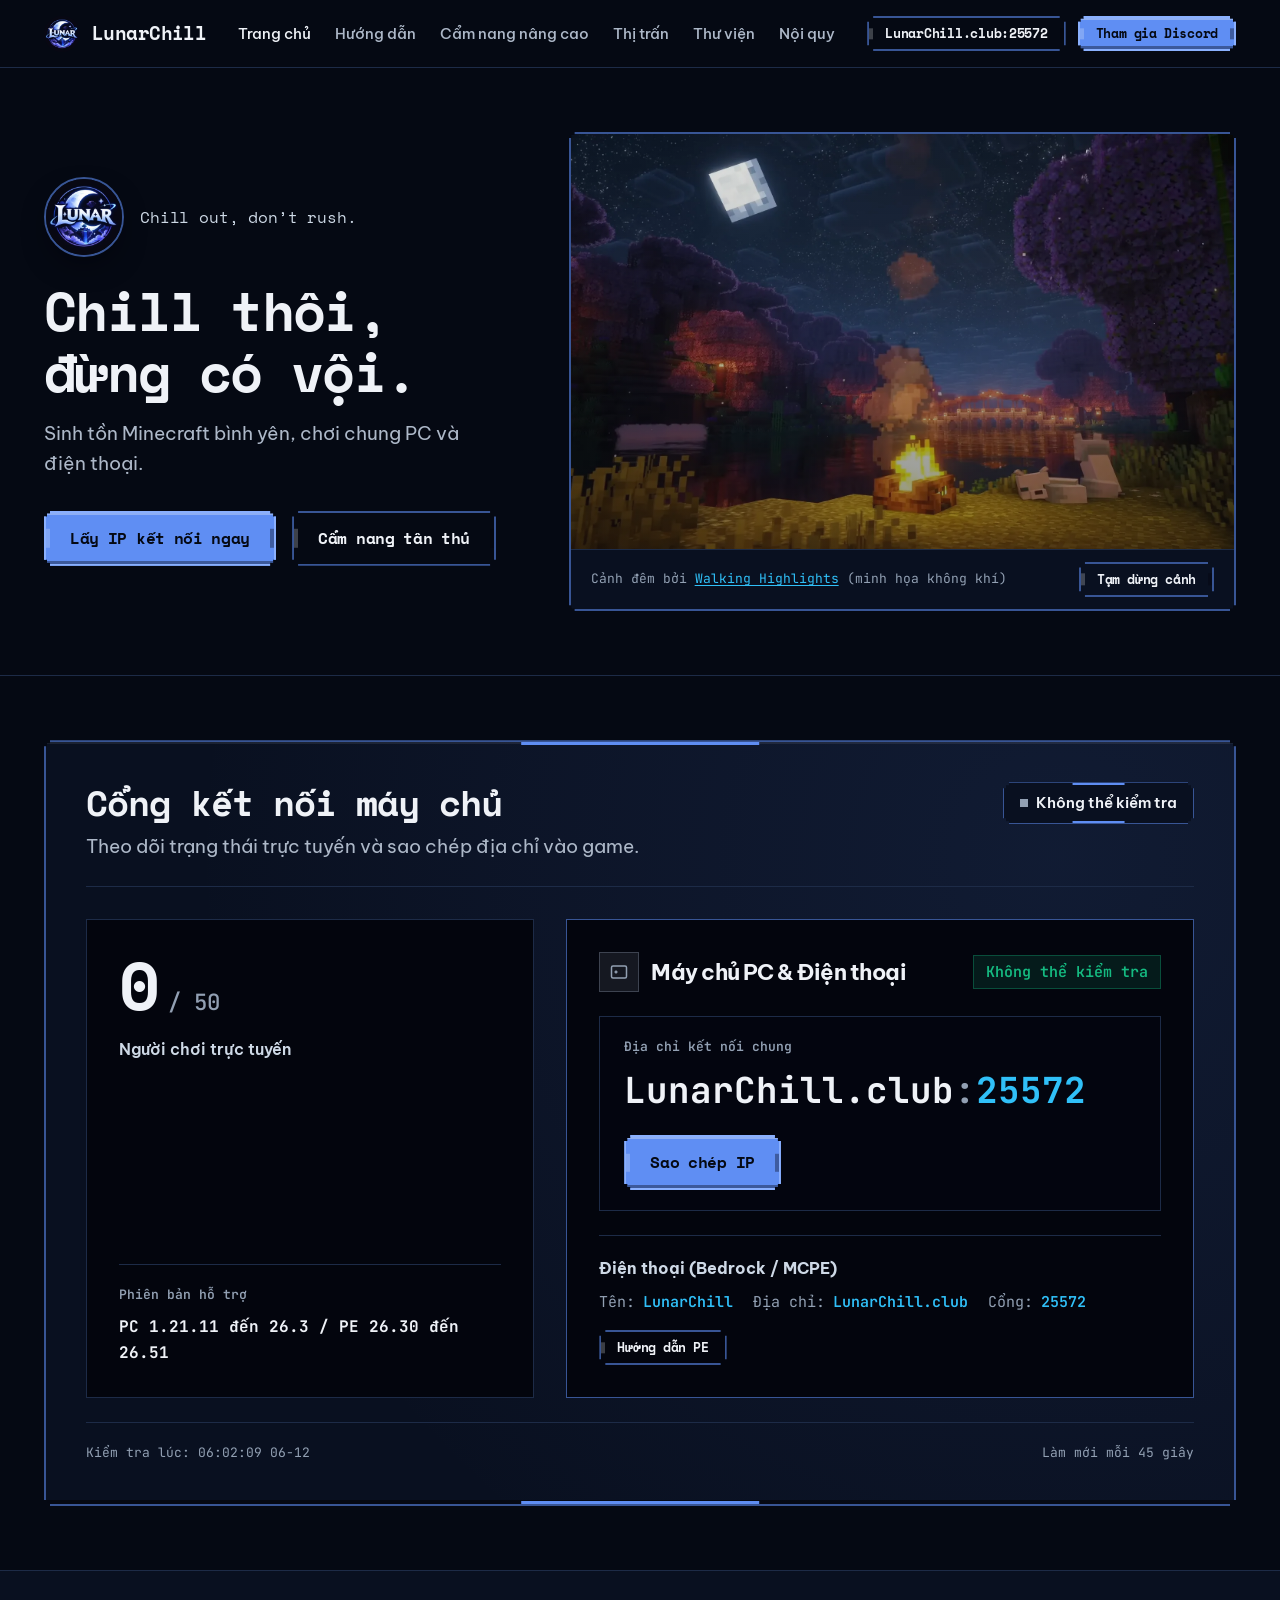
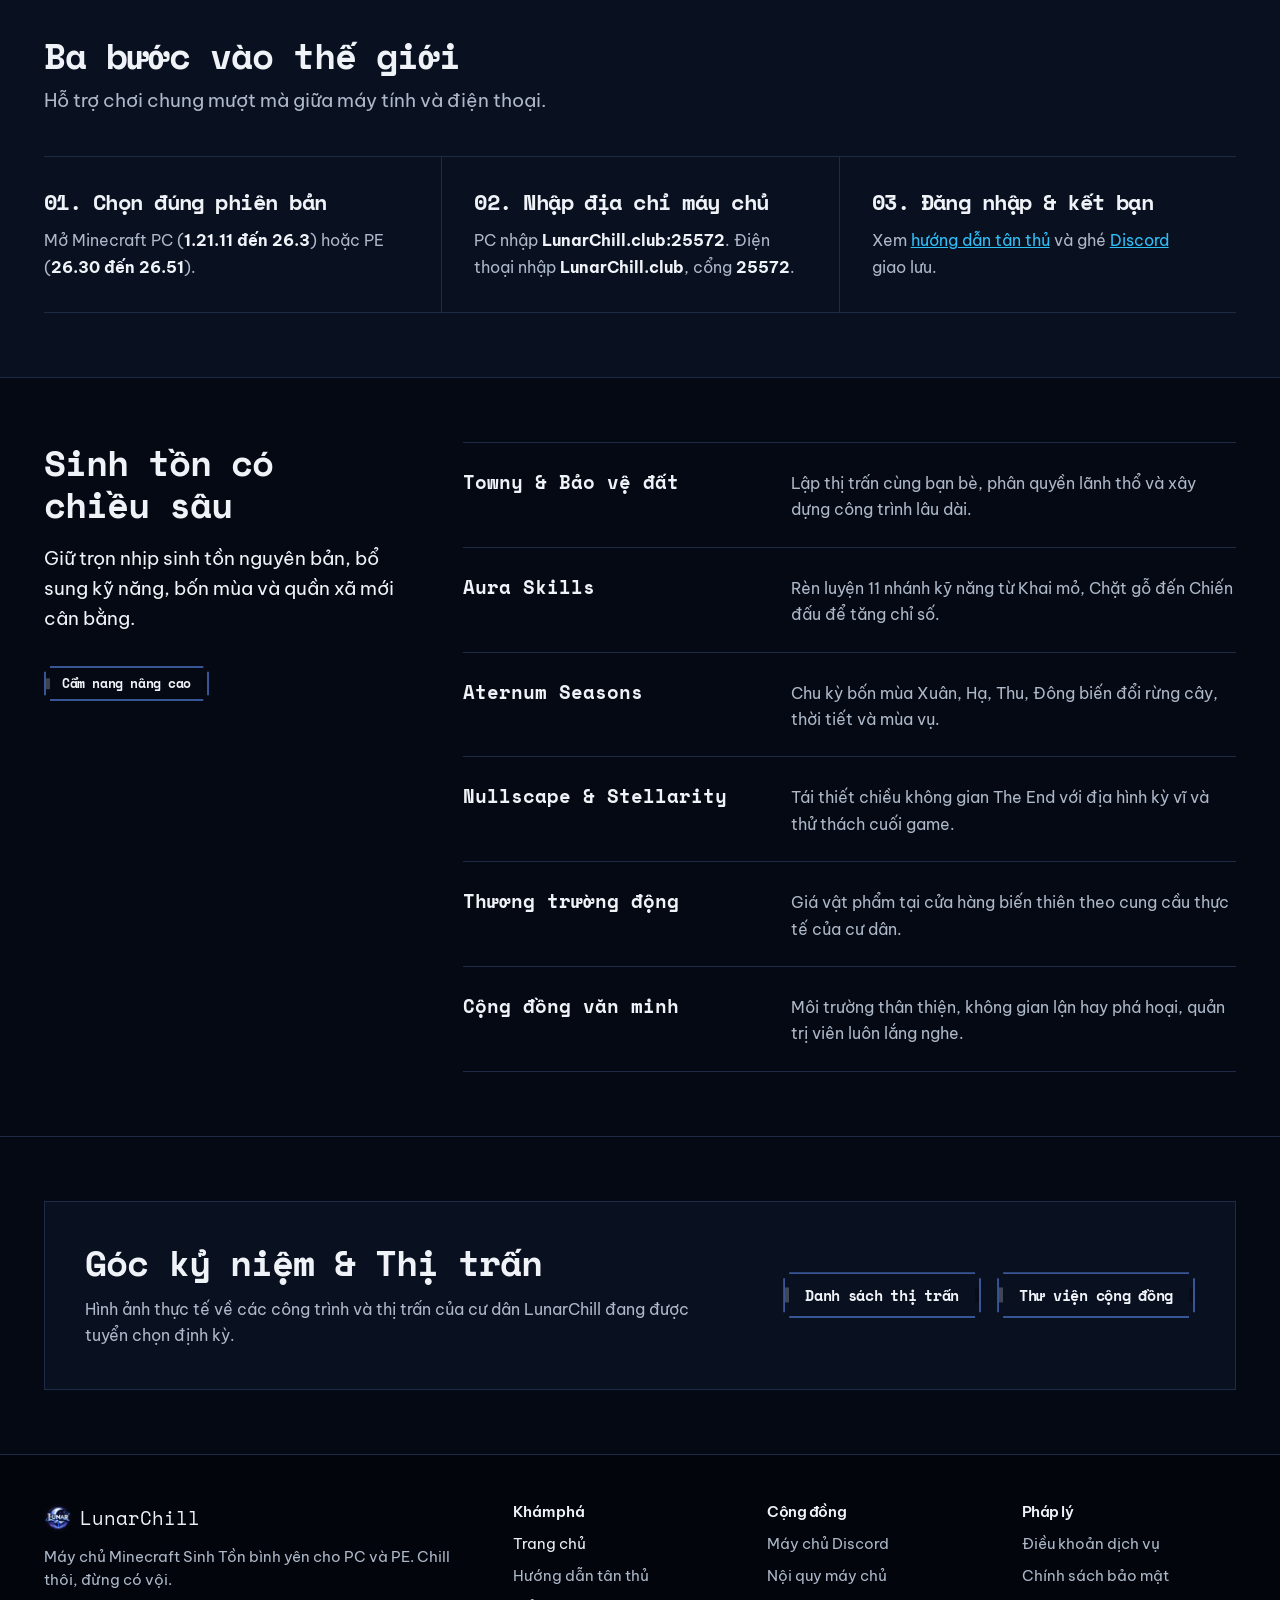
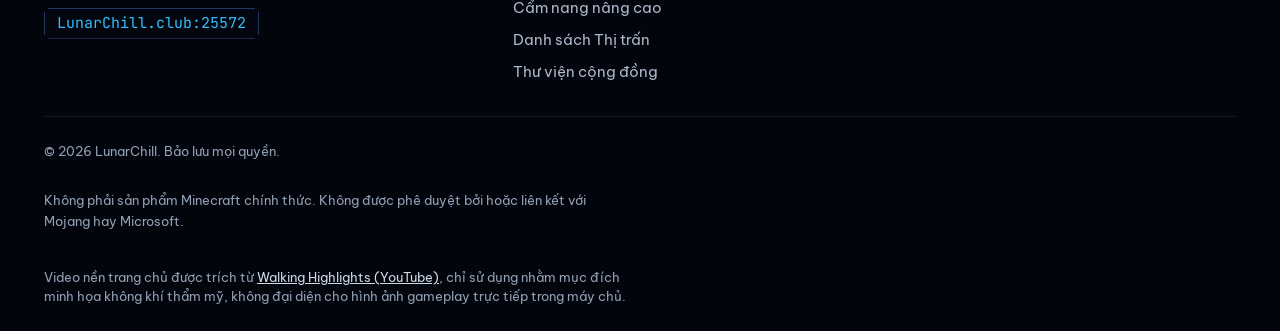
==== commit bd901549: "fix" ====
--- a/index.html
+++ b/index.html
@@ -96,7 +96,7 @@
       <div class="container hero-stage-grid">
         <div class="hero-stage-copy">
           <div class="hero-brand-row">
-            <img src="assets/images/logo.webp" alt="Biểu tượng mặt trăng LunarChill" class="hero-logo-badge" width="64" height="64">
+            <img src="assets/images/logo.webp" alt="Biểu tượng mặt trăng LunarChill" class="hero-logo-badge" width="80" height="80">
             <p class="hero-subtitle-en">Chill out, don’t rush.</p>
           </div>
 
--- a/assets/css/variables.css
+++ b/assets/css/variables.css
@@ -1,5 +1,5 @@
 /* Hallmark · shape: Workbench · genre: atmospheric · theme: brand · redesign: full
- * draw: c8f3f7 · job: join · paper: oklch(14% 0.025 268) · accent: oklch(66% 0.16 264) · display: Space Mono · body: Plus Jakarta Sans · hero: Stage · nav: edge-aligned · footer: index columns · signature: live server status and one-click IP console
+ * draw: c8f3f7 · job: join · paper: oklch(14% 0.025 268) · accent: oklch(66% 0.16 264) · display: Space Mono · body: Be Vietnam Pro · hero: Stage · nav: edge-aligned · footer: index columns · signature: live server status and one-click IP console
  * axes: dark/mono/chromatic-blue · posture: committed · contrast: pass · fold: pass · v2.0.0 */
 /* Hallmark · pre-emit critique: P5 H5 E5 S5 R4 V5 · weakest: R, two 3-column card grids repeated the same box recipe; recomposed steps as an ordered hairline band and features as an asymmetric 4-8 ledger */
 
@@ -7,34 +7,49 @@
   color-scheme: dark;
 
   /* --- 1. Hallmark Core Scale & Spacing Tokens (4px Grid) --- */
+  --space-0: 0px;
+  --space-1: 4px;
+  --space-2: 8px;
+  --space-3: 12px;
+  --space-4: 16px;
+  --space-5: 20px;
+  --space-6: 24px;
+  --space-7: 28px;
+  --space-8: 32px;
+  --space-9: 36px;
+  --space-10: 40px;
+  --space-12: 48px;
+  --space-14: 56px;
+  --space-16: 64px;
+  --space-18: 72px;
+  --space-20: 80px;
+  --space-24: 96px;
+  --space-36: 144px;
+
+  /* Named spacing aliases */
   --space-3xs: 2px;
   --space-2xs: 4px;
   --space-xs: 8px;
   --space-sm: 12px;
   --space-md: 16px;
-  --space-20: 20px;
   --space-lg: 24px;
-  --space-28: 28px;
-  --space-32: 32px;
-  --space-36: 36px;
   --space-xl: 40px;
-  --space-48: 48px;
   --space-2xl: 64px;
-  --space-72: 72px;
   --space-3xl: 96px;
   --space-4xl: 144px;
 
-  /* --- 2. Hallmark Typography Scale --- */
+  /* --- 2. Hallmark Typography Scale (Commanding Desktop & Mobile Proportions) --- */
   --text-xs: 0.8125rem;
-  --text-sm: 0.875rem;
-  --text-md: 1rem;
-  --text-lg: 1.25rem;
-  --text-xl: 1.5625rem;
-  --text-2xl: 1.953rem;
-  --text-3xl: 2.441rem;
+  --text-sm: 0.9375rem;
+  --text-base: 1rem;
+  --text-md: 1.1875rem;
+  --text-lg: 1.4rem;
+  --text-xl: clamp(1.75rem, 2.8vw, 2.35rem);
+  --text-2xl: clamp(2.35rem, 4.2vw, 3.4rem);
+  --text-3xl: clamp(3rem, 5.2vw, 4.25rem);
   --text-display-s: clamp(2.25rem, 4vw + 0.5rem, 3.5rem);
   --text-display: clamp(2.5rem, 4.5vw + 0.75rem, 4.25rem);
-  --text-section: clamp(2rem, 2.5vw + 1rem, 3.25rem);
+  --text-section: clamp(1.85rem, 2.5vw + 0.75rem, 2.75rem);
   --text-title: clamp(1.25rem, 0.6vw + 0.9rem, 1.5rem);
   --text-lead: clamp(1.125rem, 0.35vw + 1rem, 1.3125rem);
   --tracking-display: -0.025em;
@@ -47,17 +62,19 @@
   --dur-micro: 120ms;
   --dur-short: 220ms;
   --dur-long: 420ms;
-  --transition-fast: 120ms cubic-bezier(0.16, 1, 0.3, 1);
+  --duration-fast: 150ms;
+  --duration-normal: 220ms;
+  --transition-fast: 150ms cubic-bezier(0.16, 1, 0.3, 1);
   --transition-normal: 220ms cubic-bezier(0.16, 1, 0.3, 1);
 
-  --container: 1440px;
-  --container-max: 1440px;
+  --container: 1240px;
+  --container-max: 1240px;
   --reading-max: 860px;
-  --gutter: 64px;
+  --gutter: 32px;
   --gap-columns: 32px;
-  --section-gap-s: 120px;
-  --section-gap: 144px;
-  --section-gap-l: 176px;
+  --section-gap-s: 64px;
+  --section-gap: 80px;
+  --section-gap-l: 112px;
 
   --z-base: 1;
   --z-raised: 10;
@@ -122,7 +139,7 @@
 
   --color-text-heading: var(--color-ink);
   --color-text-subheading: var(--color-ink-2);
-  --color-text-body: oklch(76% 0.028 256);
+  --color-text-body: oklch(78% 0.025 256);
   --color-text-muted: var(--color-muted);
 
   /* --- 6. Functional Status Tokens --- */
@@ -164,8 +181,8 @@
   --color-scrollbar-thumb: oklch(42% 0.09 264 / 0.55);
   --color-scrollbar-thumb-hover: oklch(56% 0.13 264 / 0.75);
 
-  --gradient-hero-scrim: linear-gradient(180deg, oklch(14% 0.025 268 / 0.18) 0%, oklch(14% 0.025 268 / 0.52) 100%);
-  --gradient-portal-surface: radial-gradient(circle at 85% 15%, oklch(70% 0.15 162 / 0.07) 0%, oklch(76% 0.14 230 / 0.05) 38%, transparent 70%);
+  --gradient-hero-scrim: linear-gradient(180deg, oklch(14% 0.025 268 / 0.12) 0%, oklch(14% 0.025 268 / 0.45) 100%);
+  --gradient-portal-surface: radial-gradient(circle at 85% 15%, oklch(66% 0.16 264 / 0.09) 0%, oklch(58% 0.14 268 / 0.05) 42%, transparent 72%);
 
   --shadow-card: none;
   --shadow-elevated: 0 12px 28px -8px oklch(10% 0.02 268 / 0.65);
@@ -212,18 +229,18 @@
 @media (max-width: 60rem) {
   :root {
     --gutter: 24px;
-    --section-gap-s: 80px;
-    --section-gap: 96px;
-    --section-gap-l: 120px;
+    --section-gap-s: 48px;
+    --section-gap: 64px;
+    --section-gap-l: 80px;
   }
 }
 
 @media (max-width: 40rem) {
   :root {
     --gutter: 16px;
-    --section-gap-s: 56px;
-    --section-gap: 72px;
-    --section-gap-l: 96px;
+    --section-gap-s: 40px;
+    --section-gap: 56px;
+    --section-gap-l: 72px;
     --gap-columns: 16px;
   }
 }
--- a/assets/css/pages/home.css
+++ b/assets/css/pages/home.css
@@ -5,8 +5,7 @@
 
 /* --- 1. Hero Section: Asymmetric 12-Column Stage --- */
 .hero-stage {
-  padding: var(--space-12) 0;
-  min-height: calc(100dvh - 68px);
+  padding: var(--space-16) 0;
   display: flex;
   align-items: center;
   border-bottom: 1px solid var(--color-rule);
@@ -17,7 +16,7 @@
 .hero-stage-grid {
   display: grid;
   grid-template-columns: minmax(0, 5fr) minmax(0, 7fr);
-  gap: var(--space-10);
+  gap: var(--space-12);
   align-items: center;
 }
 
@@ -36,8 +35,8 @@
 }
 
 .hero-logo-badge {
-  width: 64px;
-  height: 64px;
+  width: 80px;
+  height: 80px;
   border-radius: 50%;
   object-fit: cover;
   border: 2px solid var(--color-border-hover);
@@ -47,7 +46,7 @@
 
 .hero-subtitle-en {
   font-family: var(--font-display);
-  font-size: var(--text-sm);
+  font-size: var(--text-base);
   color: var(--color-text-subheading);
   font-weight: 400;
   letter-spacing: -0.01em;
@@ -59,17 +58,17 @@
   font-size: var(--text-2xl);
   font-weight: 700;
   color: var(--color-text-heading);
-  line-height: 1.1;
+  line-height: 1.12;
   margin-bottom: var(--space-4);
   letter-spacing: -0.03em;
 }
 
 .hero-desc {
   font-size: var(--text-md);
-  line-height: 1.55;
+  line-height: 1.6;
   color: var(--color-text-body);
-  margin-bottom: var(--space-6);
-  max-width: 48ch;
+  margin-bottom: var(--space-8);
+  max-width: 46ch;
 }
 
 .hero-cta-group {
@@ -77,6 +76,11 @@
   align-items: center;
   gap: var(--space-4);
   flex-wrap: wrap;
+}
+
+.hero-cta-group .btn {
+  padding: var(--space-4) var(--space-6);
+  font-size: var(--text-base);
 }
 
 /* --- Framed Hero Stage Visual & Pauseable Ambient Video --- */
@@ -120,7 +124,7 @@
   align-items: center;
   justify-content: space-between;
   gap: var(--space-4);
-  padding: var(--space-3) var(--space-4);
+  padding: var(--space-3) var(--space-5);
   background-color: var(--color-paper-2);
   color: var(--color-ink);
   border-top: 1px solid var(--color-rule);
@@ -154,7 +158,7 @@
 
 .portal-card {
   position: relative;
-  padding: var(--space-8);
+  padding: var(--space-10);
   background-color: var(--color-bg-surface);
   background-image: var(--gradient-portal-surface);
   color: var(--color-ink);
@@ -190,7 +194,7 @@
   gap: var(--space-6);
   flex-wrap: wrap;
   padding-bottom: var(--space-6);
-  margin-bottom: var(--space-6);
+  margin-bottom: var(--space-8);
   border-bottom: 1px solid var(--color-rule);
 }
 
@@ -199,13 +203,13 @@
   font-size: var(--text-xl);
   font-weight: 700;
   color: var(--color-text-heading);
-  margin-bottom: var(--space-1);
+  margin-bottom: var(--space-2);
   line-height: 1.15;
 }
 
 .portal-subtitle {
   color: var(--color-text-body);
-  font-size: var(--text-base);
+  font-size: var(--text-md);
   margin-bottom: 0;
 }
 
@@ -222,7 +226,7 @@
   flex-direction: column;
   justify-content: space-between;
   gap: var(--space-6);
-  padding: var(--space-6);
+  padding: var(--space-8);
   background-color: var(--color-surface-inset);
   color: var(--color-ink);
   border: 1px solid var(--color-border-subtle);
@@ -238,7 +242,7 @@
 
 .metric-online {
   font-family: var(--font-display);
-  font-size: var(--text-2xl);
+  font-size: var(--text-3xl);
   font-weight: 700;
   color: var(--color-text-heading);
   line-height: 1;
@@ -254,7 +258,7 @@
 }
 
 .metric-label {
-  font-size: var(--text-sm);
+  font-size: var(--text-base);
   font-weight: 600;
   color: var(--color-text-subheading);
   width: 100%;
@@ -265,7 +269,7 @@
   display: flex;
   flex-direction: column;
   gap: var(--space-2);
-  padding-top: var(--space-4);
+  padding-top: var(--space-5);
   border-top: 1px solid var(--color-rule);
 }
 
@@ -278,7 +282,7 @@
 
 .version-box-value {
   font-family: var(--font-mono);
-  font-size: var(--text-sm);
+  font-size: var(--text-base);
   font-weight: 700;
   color: var(--color-text-heading);
   font-variant-numeric: tabular-nums;
@@ -289,11 +293,11 @@
   background-color: var(--color-surface-inset);
   color: var(--color-ink);
   border: 1px solid var(--color-border-hover);
-  padding: var(--space-6);
+  padding: var(--space-8);
   display: flex;
   flex-direction: column;
   justify-content: space-between;
-  gap: var(--space-5);
+  gap: var(--space-6);
   min-width: 0;
 }
 
@@ -313,15 +317,15 @@
 
 .pc-conn-title {
   font-family: var(--font-sans);
-  font-size: var(--text-md);
+  font-size: var(--text-lg);
   font-weight: 700;
   color: var(--color-text-heading);
   margin-bottom: 0;
 }
 
 .node-icon-box {
-  width: 36px;
-  height: 36px;
+  width: 40px;
+  height: 40px;
   display: flex;
   align-items: center;
   justify-content: center;
@@ -351,7 +355,7 @@
 
 .pc-conn-status-badge .node-status {
   font-family: var(--font-mono);
-  font-size: var(--text-xs);
+  font-size: var(--text-sm);
   font-weight: 600;
   color: var(--status-online);
   margin-bottom: 0;
@@ -370,7 +374,7 @@
   background-color: var(--color-surface-terminal);
   color: var(--color-ink);
   border: 1px solid var(--color-border-subtle);
-  padding: var(--space-4) var(--space-5);
+  padding: var(--space-5) var(--space-6);
 }
 
 .pc-conn-ip-group {
@@ -388,7 +392,7 @@
 
 .pc-conn-ip-display {
   font-family: var(--font-mono);
-  font-size: var(--text-lg);
+  font-size: var(--text-xl);
   font-weight: 700;
   color: var(--color-text-heading);
   font-variant-numeric: tabular-nums;
@@ -406,13 +410,18 @@
   color: var(--color-accent-orbit);
 }
 
+.pc-conn-actions .btn-copy-pc {
+  padding: var(--space-4) var(--space-6);
+  font-size: var(--text-base);
+}
+
 /* Bedrock / PE Spec Strip */
 .portal-pe-note {
   display: flex;
   align-items: center;
   justify-content: space-between;
   gap: var(--space-4);
-  padding-top: var(--space-4);
+  padding-top: var(--space-5);
   border-top: 1px solid var(--color-rule);
   flex-wrap: wrap;
 }
@@ -424,17 +433,17 @@
 }
 
 .pe-note-title {
+  font-size: var(--text-base);
+  color: var(--color-text-subheading);
+  margin-bottom: 0;
+}
+
+.pe-spec-list {
+  display: flex;
+  flex-wrap: wrap;
+  gap: var(--space-5);
+  font-family: var(--font-mono);
   font-size: var(--text-sm);
-  color: var(--color-text-subheading);
-  margin-bottom: 0;
-}
-
-.pe-spec-list {
-  display: flex;
-  flex-wrap: wrap;
-  gap: var(--space-4);
-  font-family: var(--font-mono);
-  font-size: var(--text-xs);
   color: var(--color-text-body);
 }
 
@@ -459,7 +468,7 @@
   align-items: center;
   gap: var(--space-4);
   flex-wrap: wrap;
-  padding-top: var(--space-4);
+  padding-top: var(--space-5);
   border-top: 1px solid var(--color-rule);
   font-size: var(--text-xs);
   color: var(--color-text-muted);
@@ -482,7 +491,7 @@
 }
 
 .section-header {
-  margin-bottom: var(--space-8);
+  margin-bottom: var(--space-10);
 }
 
 .section-header h2 {
@@ -495,7 +504,7 @@
 
 .section-header p {
   color: var(--color-text-body);
-  font-size: var(--text-base);
+  font-size: var(--text-md);
 }
 
 .steps-grid {
@@ -508,36 +517,36 @@
 }
 
 .step-card {
-  padding: var(--space-6);
-  display: flex;
-  flex-direction: column;
-  gap: var(--space-2);
-  min-width: 0;
+  padding: var(--space-8);
+  display: flex;
+  flex-direction: column;
+  gap: var(--space-3);
+  min-width: 0;
+}
+
+.step-card:first-child {
+  padding-left: 0;
+}
+
+.step-card:last-child {
+  padding-right: 0;
 }
 
 .step-card + .step-card {
   border-left: 1px solid var(--color-rule);
 }
 
-.step-num {
-  font-family: var(--font-mono);
-  font-size: var(--text-xs);
-  font-weight: 700;
-  color: var(--color-accent-orbit);
-  font-variant-numeric: tabular-nums;
-}
-
 .step-card h3 {
   font-family: var(--font-display);
-  font-size: var(--text-md);
+  font-size: var(--text-lg);
   color: var(--color-text-heading);
   margin-bottom: 0;
 }
 
 .step-card p {
-  font-size: var(--text-sm);
+  font-size: var(--text-base);
   color: var(--color-text-body);
-  line-height: 1.6;
+  line-height: 1.65;
 }
 
 .step-card a {
@@ -560,7 +569,7 @@
 .features-layout {
   display: grid;
   grid-template-columns: minmax(0, 4fr) minmax(0, 8fr);
-  gap: var(--space-12);
+  gap: var(--space-8);
   align-items: start;
 }
 
@@ -573,7 +582,13 @@
 }
 
 .features-intro h2 {
-  margin-bottom: 0;
+  font-size: var(--text-xl);
+  margin-bottom: 0;
+}
+
+.features-intro p {
+  font-size: var(--text-md);
+  line-height: 1.6;
 }
 
 .features-ledger {
@@ -586,8 +601,8 @@
 .feature-row {
   display: grid;
   grid-template-columns: minmax(0, 2fr) minmax(0, 3fr);
-  gap: var(--space-6);
-  padding: var(--space-5) 0;
+  gap: var(--space-8);
+  padding: var(--space-6) 0;
   border-top: 1px solid var(--color-rule);
   align-items: baseline;
 }
@@ -601,9 +616,9 @@
 }
 
 .feature-row dd {
-  font-size: var(--text-sm);
+  font-size: var(--text-base);
   color: var(--color-text-body);
-  line-height: 1.6;
+  line-height: 1.65;
   min-width: 0;
 }
 
@@ -618,7 +633,7 @@
   background-color: var(--color-paper-2);
   color: var(--color-ink);
   border: 1px solid var(--color-border-subtle);
-  padding: var(--space-8);
+  padding: var(--space-10);
   display: grid;
   grid-template-columns: minmax(0, 7fr) minmax(0, 5fr);
   gap: var(--space-8);
@@ -628,29 +643,34 @@
 .showcase-copy {
   display: flex;
   flex-direction: column;
-  gap: var(--space-2);
+  gap: var(--space-3);
   min-width: 0;
 }
 
 .showcase-copy h2 {
   font-family: var(--font-display);
-  font-size: var(--text-lg);
+  font-size: var(--text-xl);
   color: var(--color-text-heading);
   margin-bottom: 0;
 }
 
 .showcase-copy p {
+  font-size: var(--text-base);
+  color: var(--color-text-body);
+  line-height: 1.65;
+  margin-bottom: 0;
+}
+
+.showcase-actions {
+  display: flex;
+  flex-wrap: wrap;
+  gap: var(--space-4);
+  justify-content: flex-end;
+}
+
+.showcase-actions .btn {
+  padding: var(--space-3) var(--space-5);
   font-size: var(--text-sm);
-  color: var(--color-text-body);
-  line-height: 1.6;
-  margin-bottom: 0;
-}
-
-.showcase-actions {
-  display: flex;
-  flex-wrap: wrap;
-  gap: var(--space-3);
-  justify-content: flex-end;
 }
 
 /* Footer video disclaimer link */
@@ -669,7 +689,6 @@
 /* --- Responsive Adjustments --- */
 @media (max-width: 992px) {
   .hero-stage {
-    min-height: auto;
     padding: var(--space-10) 0;
   }
   .hero-stage-grid,
@@ -683,7 +702,7 @@
     grid-template-columns: minmax(0, 1fr);
   }
   .step-card {
-    padding: var(--space-5) 0;
+    padding: var(--space-6) 0;
   }
   .step-card + .step-card {
     border-left: none;
@@ -696,11 +715,11 @@
 
 @media (max-width: 768px) {
   .portal-card {
-    padding: var(--space-5);
+    padding: var(--space-6);
   }
   .portal-pc-connection,
   .portal-telemetry-pane {
-    padding: var(--space-4);
+    padding: var(--space-5);
   }
   .pc-conn-address-row {
     flex-direction: column;
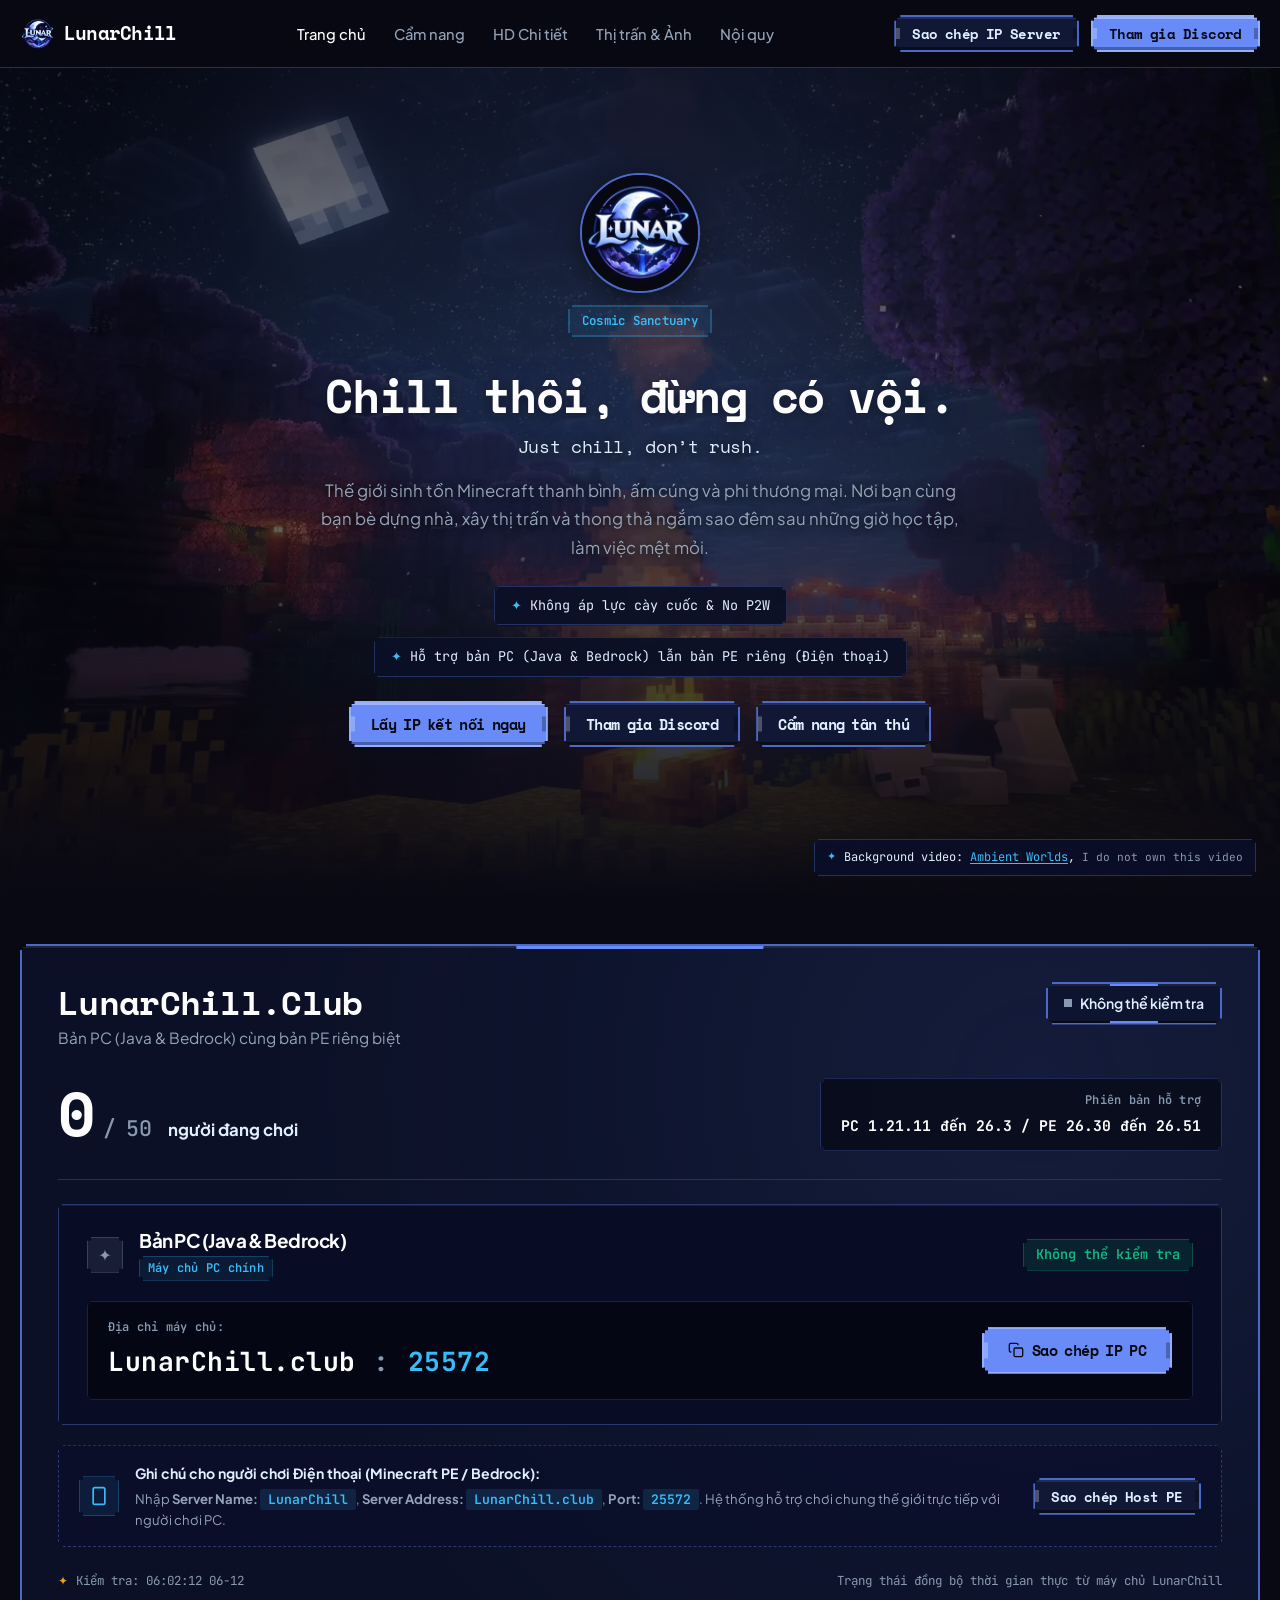
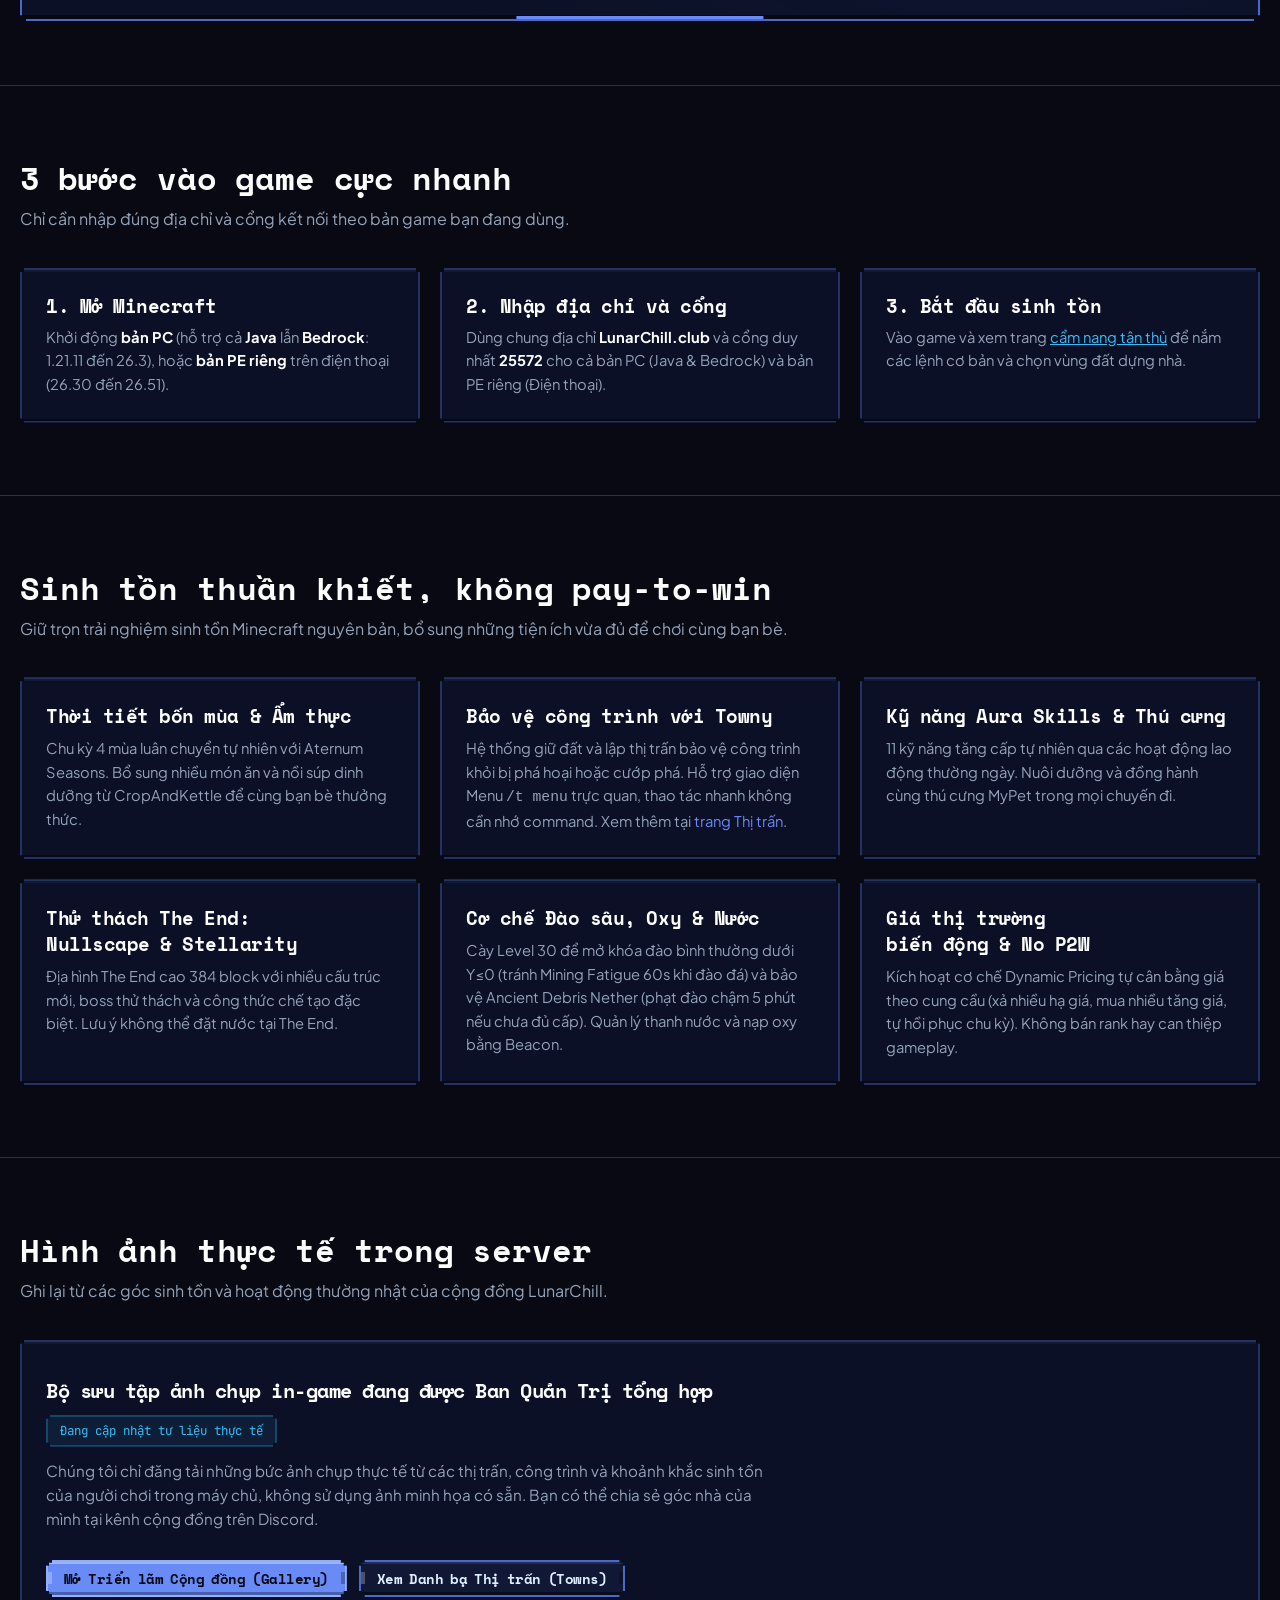
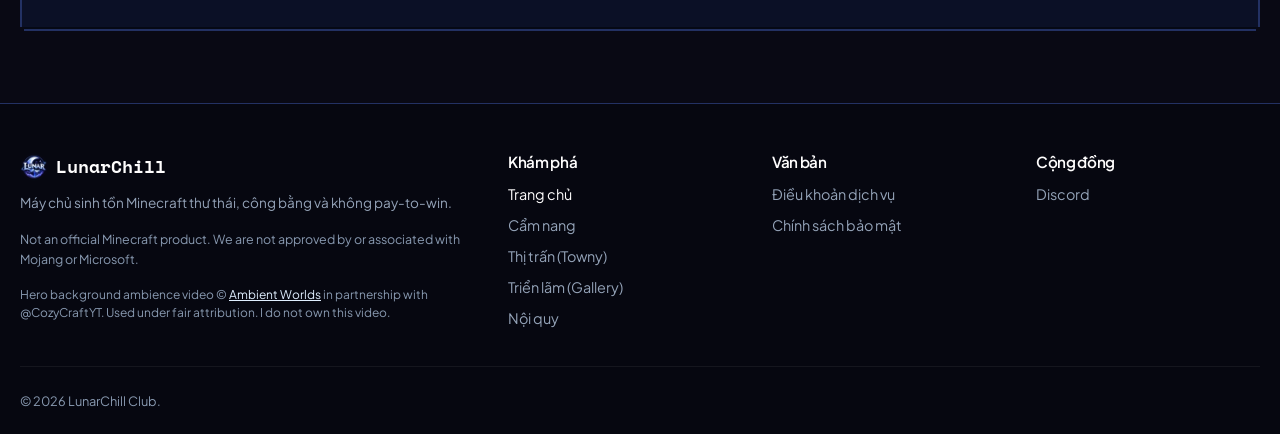
==== commit 3fa7e3bf: "fix (one more time)" ====
--- a/index.html
+++ b/index.html
@@ -1,67 +1,69 @@
 <!DOCTYPE html>
-<!-- hallmark v2.0.0 · theme: brand · redesign: full · shape: Workbench · draw: c8f3f7 · genre: atmospheric · job: join -->
-<!-- critique: Focal point is the Hero Stage paired with the interactive Server Portal workbench (live player count + one-click IP copy); squint order moves from h1 & stage visual (1) to server connection workbench (2) to hairline steps & feature ledger (3); surface ladder stays at Rung 1-2 for steps/features so only the Portal workbench owns Rung 4 elevation. -->
 <html lang="vi">
 <head>
   <meta charset="UTF-8">
   <meta name="viewport" content="width=device-width, initial-scale=1.0">
-  <title>LunarChill | Máy chủ Minecraft Sinh Tồn Thanh Bình (PC &amp; PE)</title>
-  <meta name="description" content="LunarChill (LunarChill.club:25572) là máy chủ Minecraft Survival bình yên, hỗ trợ cả PC (1.21.11 đến 26.3) và Điện thoại PE (26.30 đến 26.51). Chill thôi, đừng có vội.">
-  <meta name="theme-color" content="#090914">
-
-  <!-- Open Graph / Discord Embed -->
+  <title>LunarChill - Chill thôi, đừng có vội.</title>
+  <meta name="description" content="Website chính thức của máy chủ Minecraft LunarChill - Nơi sinh tồn thư thái dưới ánh trăng. Hỗ trợ bản PC (Java &amp; Bedrock) và bản PE riêng (Điện thoại).">
+  <link rel="canonical" href="https://LunarChill.club/">
+
+  <!-- Favicon Icons -->
+  <link rel="icon" type="image/x-icon" href="assets/images/favicon.ico">
+  <link rel="icon" type="image/png" sizes="32x32" href="assets/images/favicon.png">
+  <link rel="apple-touch-icon" sizes="180x180" href="assets/images/apple-touch-icon.png">
+
+  <!-- OpenGraph / Discord Embed Cards -->
   <meta property="og:type" content="website">
-  <meta property="og:title" content="LunarChill | Chill thôi, đừng có vội.">
-  <meta property="og:description" content="Thế giới Minecraft Sinh Tồn bình yên, hỗ trợ chơi chéo PC (1.21.11 đến 26.3) và PE (26.30 đến 26.51).">
-  <meta property="og:image" content="https://lunarchill.club/assets/images/logo.webp">
-  <meta property="og:url" content="https://lunarchill.club/">
-
-  <!-- Favicon -->
-  <link rel="icon" type="image/webp" href="assets/images/logo.webp">
-
-  <!-- Google Fonts: Space Mono (Display) + Be Vietnam Pro (Body) + JetBrains Mono (Code) -->
+  <meta property="og:url" content="https://LunarChill.club/">
+  <meta property="og:title" content="LunarChill - Chill thôi, đừng có vội.">
+  <meta property="og:description" content="Máy chủ Minecraft sinh tồn thư thái, công bằng, không pay-to-win. Tham gia ngay cùng cộng đồng LunarChill.">
+  <meta property="og:image" content="https://LunarChill.club/assets/images/og-banner.jpg">
+  <meta property="og:image:width" content="1200">
+  <meta property="og:image:height" content="630">
+  <meta property="og:image:alt" content="LunarChill Minecraft SMP - Chill thôi, đừng có vội.">
+  <meta name="twitter:card" content="summary_large_image">
+  <meta name="theme-color" content="#688BF8">
+
+  <!-- Typography Fonts (Space Mono, Plus Jakarta Sans & JetBrains Mono) -->
   <link rel="preconnect" href="https://fonts.googleapis.com">
   <link rel="preconnect" href="https://fonts.gstatic.com" crossorigin>
-  <link href="https://fonts.googleapis.com/css2?family=Be+Vietnam+Pro:wght@400;500;600;700&family=JetBrains+Mono:wght@500;600&family=Space+Mono:ital,wght@0,400;0,700;1,400&display=swap" rel="stylesheet">
-
-  <!-- Stylesheets -->
-  <link rel="stylesheet" href="assets/css/variables.css">
-  <link rel="stylesheet" href="assets/css/base.css">
-  <link rel="stylesheet" href="assets/css/components.css">
-  <link rel="stylesheet" href="assets/css/layout.css">
-  <link rel="stylesheet" href="assets/css/pages/home.css">
+  <link href="https://fonts.googleapis.com/css2?family=JetBrains+Mono:wght@400;500;600&family=Plus+Jakarta+Sans:wght@400;500;600;700;800&family=Space+Mono:wght@400;700&display=swap" rel="stylesheet">
+
+  <!-- Core Stylesheets (Zero Slop) -->
+  <link rel="stylesheet" href="assets/css/variables.css?v=20261111-3">
+  <link rel="stylesheet" href="assets/css/base.css?v=20261111-3">
+  <link rel="stylesheet" href="assets/css/components.css?v=20261111-3">
+  <link rel="stylesheet" href="assets/css/layout.css?v=20261111-3">
+  <link rel="stylesheet" href="assets/css/pages/home.css?v=20261111-3">
 </head>
 <body>
 
-  <!-- Sticky Masthead Header -->
+  <!-- Sticky Header -->
   <header class="site-header">
     <div class="container header-inner">
-      <a href="index.html" class="brand-link" aria-label="Trang chủ LunarChill">
-        <img src="assets/images/logo.webp" alt="Logo LunarChill" class="brand-logo-img" width="36" height="36">
+      <a href="index.html" class="brand-link" title="LunarChill Trang chủ">
+        <img src="assets/images/logo-small.webp" alt="LunarChill Logo" class="brand-logo-img" width="36" height="36">
         <span>LunarChill</span>
       </a>
 
-      <nav aria-label="Điều hướng chính">
+      <nav aria-label="Main Navigation">
         <ul class="nav-menu">
           <li><a href="index.html" class="nav-link active" aria-current="page">Trang chủ</a></li>
-          <li><a href="guide.html" class="nav-link">Hướng dẫn</a></li>
-          <li><a href="advanced-guide.html" class="nav-link">Cẩm nang nâng cao</a></li>
-          <li><a href="towns.html" class="nav-link">Thị trấn</a></li>
-          <li><a href="gallery.html" class="nav-link">Thư viện</a></li>
+          <li><a href="guide.html" class="nav-link">Cẩm nang</a></li>
+          <li><a href="advanced-guide.html" class="nav-link">HD Chi tiết</a></li>
+          <li><a href="towns.html" class="nav-link">Thị trấn &amp; Ảnh</a></li>
           <li><a href="rules.html" class="nav-link">Nội quy</a></li>
         </ul>
       </nav>
 
       <div class="header-actions">
-        <button type="button" class="btn btn-secondary btn-sm btn-copy-header" data-action="copy-ip" data-copy-target="pc" aria-label="Sao chép IP máy chủ LunarChill.club:25572">
-          <span>LunarChill.club:25572</span>
+        <button type="button" class="btn btn-secondary btn-sm btn-copy-header" data-action="copy-ip" data-copy-target="java" title="Sao chép IP Java">
+          Sao chép IP Server
         </button>
-
-        <a href="https://discord.gg/SM9cn8pQQH" data-link="discord" target="_blank" rel="noopener noreferrer" class="btn btn-primary btn-sm">
-          <span>Tham gia Discord</span>
+        <a href="https://discord.gg/SM9cn8pQQH" target="_blank" rel="noopener noreferrer" data-link="discord" class="btn btn-primary btn-sm">
+          Tham gia Discord
         </a>
-
-        <button type="button" class="mobile-toggle" id="mobile-toggle" aria-expanded="false" aria-controls="mobile-drawer" aria-label="Mở menu điều hướng">
+        <button type="button" class="mobile-toggle" id="mobile-toggle" aria-label="Mở menu điều hướng" aria-expanded="false" aria-controls="mobile-drawer">
           <svg width="24" height="24" viewBox="0 0 24 24" fill="none" stroke="currentColor" stroke-width="2" aria-hidden="true">
             <path d="M4 6h16M4 12h16M4 18h16"/>
           </svg>
@@ -70,298 +72,352 @@
     </div>
   </header>
 
-  <!-- Mobile Navigation Drawer -->
-  <div class="mobile-drawer" id="mobile-drawer" role="dialog" aria-modal="true" aria-label="Menu điều hướng di động" aria-hidden="true">
+  <!-- Mobile Drawer -->
+  <div class="mobile-drawer" id="mobile-drawer" aria-hidden="true" inert>
     <a href="index.html" class="mobile-nav-link" aria-current="page">Trang chủ</a>
-    <a href="guide.html" class="mobile-nav-link">Hướng dẫn</a>
-    <a href="advanced-guide.html" class="mobile-nav-link">Cẩm nang nâng cao</a>
-    <a href="towns.html" class="mobile-nav-link">Thị trấn</a>
-    <a href="gallery.html" class="mobile-nav-link">Thư viện</a>
-    <a href="rules.html" class="mobile-nav-link">Nội quy</a>
+    <a href="guide.html" class="mobile-nav-link">Cẩm nang tân thủ</a>
+    <a href="towns.html" class="mobile-nav-link">Thị trấn (Towny)</a>
+    <a href="gallery.html" class="mobile-nav-link">Triển lãm ảnh (Gallery)</a>
+    <a href="rules.html" class="mobile-nav-link">Nội quy máy chủ</a>
     <div class="mobile-drawer-actions">
       <button type="button" class="btn btn-secondary" data-action="copy-ip" data-copy-target="pc">
-        Sao chép IP: LunarChill.club:25572
+        Sao chép IP PC (Java &amp; Bedrock): <span data-config-text="SERVER_ADDRESS_JAVA">LunarChill.club:25572</span>
       </button>
-      <a href="https://discord.gg/SM9cn8pQQH" data-link="discord" target="_blank" rel="noopener noreferrer" class="btn btn-primary">
+      <button type="button" class="btn btn-secondary" data-action="copy-ip" data-copy-target="pe">
+        Sao chép Host PE (Điện thoại): <span data-config-text="SERVER_HOST">LunarChill.club</span> (Port: <span data-config-text="SERVER_PORT_BEDROCK">25572</span>)
+      </button>
+      <a href="https://discord.gg/SM9cn8pQQH" target="_blank" rel="noopener noreferrer" data-link="discord" class="btn btn-primary">
         Tham gia Discord
       </a>
     </div>
   </div>
 
-  <!-- Main Content -->
   <main id="main-content">
-
-    <!-- 1. Hero Section: Asymmetric 12-Column Stage -->
-    <section class="hero-stage" id="hero">
-      <div class="container hero-stage-grid">
-        <div class="hero-stage-copy">
-          <div class="hero-brand-row">
-            <img src="assets/images/logo.webp" alt="Biểu tượng mặt trăng LunarChill" class="hero-logo-badge" width="80" height="80">
-            <p class="hero-subtitle-en">Chill out, don’t rush.</p>
+    <!-- Hero Section (Centered Cosmic Stage & Looping Ambient Video Backdrop) -->
+    <section class="hero-section hero-centered" id="hero">
+      <!-- Looping Ambient Video Backdrop -->
+      <div class="hero-video-backdrop" aria-hidden="true">
+        <video class="hero-video-element" autoplay loop muted playsinline poster="assets/images/hero-video-poster.webp" preload="auto">
+          <source src="assets/videos/hero-ambient-loop.mp4" type="video/mp4">
+        </video>
+        <div class="hero-video-overlay"></div>
+      </div>
+
+      <div class="container hero-container">
+
+        <!-- Top / Center Content -->
+        <div class="hero-center-content">
+          <div class="hero-logo-wrap">
+            <img src="assets/images/logo.webp" alt="Huy hiệu LunarChill" class="hero-logo-badge" width="130" height="130" fetchpriority="high">
+            <span class="section-tag">Cosmic Sanctuary</span>
           </div>
 
           <h1 class="hero-title">Chill thôi, đừng có vội.</h1>
-          <p class="lead hero-desc">Sinh tồn Minecraft bình yên, chơi chung PC và điện thoại.</p>
-
+          <p class="hero-subtitle-en">Just chill, don’t rush.</p>
+
+          <p class="hero-desc">
+            Thế giới sinh tồn Minecraft thanh bình, ấm cúng và phi thương mại. Nơi bạn cùng bạn bè dựng nhà, xây thị trấn và thong thả ngắm sao đêm sau những giờ học tập, làm việc mệt mỏi.
+          </p>
+
+          <!-- Core Badges / Highlights -->
+          <div class="hero-badges">
+            <span class="hero-badge-pill">
+              <span class="badge-dot" aria-hidden="true">✦</span> Không áp lực cày cuốc &amp; No P2W
+            </span>
+            <span class="hero-badge-pill">
+              <span class="badge-dot" aria-hidden="true">✦</span> Hỗ trợ bản PC (Java &amp; Bedrock) lẫn bản PE riêng (Điện thoại)
+            </span>
+          </div>
+
+          <!-- CTA Actions -->
           <div class="hero-cta-group">
             <a href="#server-portal" class="btn btn-primary">
               <span>Lấy IP kết nối ngay</span>
             </a>
+            <a href="https://discord.gg/SM9cn8pQQH" target="_blank" rel="noopener noreferrer" data-link="discord" class="btn btn-secondary">
+              <span>Tham gia Discord</span>
+            </a>
             <a href="guide.html" class="btn btn-secondary">
               <span>Cẩm nang tân thủ</span>
             </a>
           </div>
         </div>
 
-        <figure class="hero-stage-visual" data-loop>
-          <div class="hero-video-frame">
-            <video class="hero-video-element" autoplay loop muted playsinline preload="metadata" poster="assets/images/hero-video-poster.webp">
-              <source src="assets/videos/hero-backdrop.webm" type="video/webm">
-              <source src="assets/videos/hero-backdrop.mp4" type="video/mp4">
-            </video>
-            <div class="hero-video-overlay" aria-hidden="true"></div>
-          </div>
-          <div class="hero-stage-bar">
-            <figcaption class="hero-video-credit" data-credits>
-              Cảnh đêm bởi <a href="https://youtu.be/DPXs4YlNl7k" target="_blank" rel="noopener noreferrer">Walking Highlights</a> (minh họa không khí)
-            </figcaption>
-            <button type="button" class="btn btn-secondary btn-sm hero-loop-toggle" data-loop-toggle aria-pressed="false">
-              Tạm dừng cảnh
-            </button>
-          </div>
-        </figure>
+      </div>
+
+      <!-- Video Attribution Credit (Bottom-Right of Hero frame) -->
+      <div class="hero-video-credit" aria-label="Nguồn video nền" data-credits>
+        <span class="credit-sparkle" aria-hidden="true">✦</span>
+        <span class="credit-text">
+          Background video: <a href="https://youtu.be/DPXs4YlNl7k" target="_blank" rel="noopener noreferrer" title="Xem video gốc trên YouTube">Ambient Worlds</a>, <em>I do not own this video</em>
+        </span>
       </div>
     </section>
 
-    <!-- 2. Server Portal Workbench Section -->
+    <!-- Dedicated Server Portal & Live Status Section (Inspired by TheLovelyValley × LunarChill Cosmic Sanctuary) -->
     <section class="server-portal-section" id="server-portal">
       <div class="container">
         <div class="portal-card">
+
+          <!-- Row 1: Top Header & Status Pill -->
           <div class="portal-top-bar">
-            <div class="portal-title-group">
-              <h2 class="portal-title">Cổng kết nối máy chủ</h2>
-              <p class="portal-subtitle">Theo dõi trạng thái trực tuyến và sao chép địa chỉ vào game.</p>
-            </div>
-
-            <div class="status-pill" id="server-status-pill" role="status" aria-live="polite">
-              <span class="status-dot checking" id="server-status-dot" aria-hidden="true"></span>
-              <span id="server-status-text">Đang kiểm tra…</span>
-            </div>
-          </div>
-
-          <div class="portal-workbench-grid">
-            <!-- Left Telemetry Pane -->
-            <div class="portal-telemetry-pane">
-              <div class="portal-player-metric">
-                <span class="metric-online" id="portal-players-online">0</span>
-                <span class="metric-max">/ <span id="portal-players-max">50</span></span>
-                <span class="metric-label">Người chơi trực tuyến</span>
-              </div>
-
-              <div class="portal-version-box">
-                <span class="version-box-label">Phiên bản hỗ trợ</span>
-                <span class="version-box-value">PC <span data-config-text="VERSION_PC">1.21.11 đến 26.3</span> / PE <span data-config-text="VERSION_PE">26.30 đến 26.51</span></span>
-              </div>
-            </div>
-
-            <!-- Right Connection Pane -->
-            <div class="portal-pc-connection" id="java-node-card">
-              <div class="pc-conn-header">
-                <div class="pc-conn-title-group">
-                  <div class="node-icon-box checking" id="java-node-icon" aria-hidden="true">
-                    <svg width="18" height="18" viewBox="0 0 24 24" fill="none" stroke="currentColor" stroke-width="2">
-                      <rect x="2" y="4" width="20" height="16" rx="2"/>
-                      <path d="M6 12h4m-2-2v4m7-1h.01M18 11h.01"/>
-                    </svg>
-                  </div>
-                  <h3 class="pc-conn-title">Máy chủ PC &amp; Điện thoại</h3>
+            <div class="portal-brand-group">
+              <h2 class="portal-title">LunarChill.Club</h2>
+              <p class="portal-subtitle">Bản PC (Java &amp; Bedrock) cùng bản PE riêng biệt</p>
+            </div>
+
+            <div class="portal-status-wrap">
+              <div class="status-pill" id="server-status-pill" role="status" aria-live="polite">
+                <span class="status-dot checking" id="server-status-dot" aria-hidden="true"></span>
+                <span id="server-status-text">Đang kiểm tra…</span>
+              </div>
+            </div>
+          </div>
+
+          <!-- Row 2: Big Player Counter & Version Box -->
+          <div class="portal-metrics-row">
+            <div class="portal-player-metric">
+              <span class="metric-online" id="portal-players-online">0</span>
+              <span class="metric-max">/ <span id="portal-players-max">50</span></span>
+              <span class="metric-label">người đang chơi</span>
+            </div>
+
+            <div class="portal-version-box">
+              <span class="version-box-label">Phiên bản hỗ trợ</span>
+              <strong class="version-box-value">
+                PC <span data-config-text="VERSION_PC">1.21.11 đến 26.3</span> / PE <span data-config-text="VERSION_PE">26.30 đến 26.51</span>
+              </strong>
+            </div>
+          </div>
+
+          <hr class="portal-divider" aria-hidden="true">
+
+          <!-- Row 3: Primary PC Connection Hero Card -->
+          <div class="portal-pc-connection" id="java-node-card">
+            <div class="pc-conn-header">
+              <div class="pc-conn-title-group">
+                <div class="node-icon-box checking" id="java-node-icon" aria-hidden="true">✦</div>
+                <div class="pc-conn-title-wrap">
+                  <h3 class="pc-conn-title">Bản PC (Java &amp; Bedrock)</h3>
+                  <span class="pc-conn-tag">Máy chủ PC chính</span>
                 </div>
-                <div class="pc-conn-status-badge">
-                  <p class="node-status" id="java-node-status">Đang kiểm tra…</p>
+              </div>
+              <div class="pc-conn-status-badge">
+                <span class="node-status" id="java-node-status">Đang kiểm tra kết nối…</span>
+              </div>
+            </div>
+
+            <div class="pc-conn-address-row">
+              <div class="pc-conn-ip-group">
+                <span class="pc-conn-label">Địa chỉ máy chủ:</span>
+                <div class="pc-conn-ip-display">
+                  <span class="ip-domain" data-config-text="SERVER_HOST">LunarChill.club</span>
+                  <span class="ip-separator">:</span>
+                  <span class="ip-port" data-config-text="SERVER_PORT_JAVA">25572</span>
                 </div>
               </div>
 
-              <div class="pc-conn-address-row">
-                <div class="pc-conn-ip-group">
-                  <span class="pc-conn-label">Địa chỉ kết nối chung</span>
-                  <div class="pc-conn-ip-display">
-                    <span class="ip-domain" data-config-text="SERVER_IP">LunarChill.club</span><span class="ip-separator">:</span><span class="ip-port" data-config-text="BEDROCK_PORT">25572</span>
-                  </div>
+              <div class="pc-conn-actions">
+                <button type="button" class="btn btn-primary btn-copy-pc" data-action="copy-ip" data-copy-target="pc" title="Sao chép IP máy chủ PC">
+                  <svg width="16" height="16" viewBox="0 0 24 24" fill="none" stroke="currentColor" stroke-width="2" aria-hidden="true">
+                    <rect x="9" y="9" width="13" height="13" rx="2"/>
+                    <path d="M5 15H4a2 2 0 0 1-2-2V4a2 2 0 0 1 2-2h9a2 2 0 0 1 2 2v1"/>
+                  </svg>
+                  <span>Sao chép IP PC</span>
+                </button>
+              </div>
+            </div>
+          </div>
+
+          <!-- Row 3.5: Phone / Bedrock PE Information Callout Note -->
+          <div class="portal-pe-note" role="note" aria-label="Thông tin kết nối cho người chơi điện thoại">
+            <div class="pe-note-left">
+              <div class="pe-note-icon-wrap" aria-hidden="true">
+                <svg width="20" height="20" viewBox="0 0 24 24" fill="none" stroke="currentColor" stroke-width="2" aria-hidden="true">
+                  <rect x="5" y="2" width="14" height="20" rx="2"/>
+                  <path d="M12 18h.01"/>
+                </svg>
+              </div>
+              <div class="pe-note-content">
+                <div class="pe-note-title">
+                  <strong>Ghi chú cho người chơi Điện thoại (Minecraft PE / Bedrock):</strong>
                 </div>
-                <div class="pc-conn-actions">
-                  <button type="button" class="btn btn-primary btn-copy-pc" data-action="copy-ip" data-copy-text="LunarChill.club:25572">
-                    <span>Sao chép IP</span>
-                  </button>
-                </div>
-              </div>
-
-              <div class="portal-pe-note">
-                <div class="pe-note-content">
-                  <p class="pe-note-title"><strong>Điện thoại (Bedrock / MCPE)</strong></p>
-                  <dl class="pe-spec-list">
-                    <div class="pe-spec-item"><dt>Tên:</dt><dd>LunarChill</dd></div>
-                    <div class="pe-spec-item"><dt>Địa chỉ:</dt><dd>LunarChill.club</dd></div>
-                    <div class="pe-spec-item"><dt>Cổng:</dt><dd>25572</dd></div>
-                  </dl>
-                </div>
-                <div class="pe-note-action">
-                  <a href="guide.html" class="btn btn-secondary btn-sm">Hướng dẫn PE</a>
-                </div>
-              </div>
-            </div>
-          </div>
-
+                <p class="pe-note-text">
+                  Nhập <strong>Server Name:</strong> <code>LunarChill</code>,
+                  <strong>Server Address:</strong> <code data-config-text="SERVER_HOST">LunarChill.club</code>,
+                  <strong>Port:</strong> <code data-config-text="SERVER_PORT_BEDROCK">25572</code>.
+                  Hệ thống hỗ trợ chơi chung thế giới trực tiếp với người chơi PC.
+                </p>
+              </div>
+            </div>
+            <div class="pe-note-action">
+              <button type="button" class="btn btn-secondary btn-sm" data-action="copy-ip" data-copy-target="pe" title="Sao chép Host PE">
+                Sao chép Host PE
+              </button>
+            </div>
+          </div>
+
+          <!-- Row 4: Footer Meta & Timestamp -->
           <div class="portal-footer-meta">
-            <span class="meta-check-time">
-              Kiểm tra lúc: <span id="status-checked-time">--:--:--</span>
-            </span>
-            <span class="meta-refresh-note">Làm mới mỗi 45 giây</span>
-          </div>
+            <div class="meta-check-time">
+              <span class="sparkle-icon" aria-hidden="true">✦</span>
+              <span>Kiểm tra: <span id="status-checked-time">--:--:--</span></span>
+            </div>
+            <div class="meta-disclaimer">
+              Trạng thái đồng bộ thời gian thực từ máy chủ LunarChill
+            </div>
+          </div>
+
         </div>
       </div>
     </section>
 
-    <!-- 3. Quick Join Section (3 Bước vào thế giới) -->
+    <!-- Quick Join Section -->
     <section class="quick-join-section" id="steps">
       <div class="container">
         <div class="section-header">
-          <h2>Ba bước vào thế giới</h2>
-          <p>Hỗ trợ chơi chung mượt mà giữa máy tính và điện thoại.</p>
-        </div>
-
-        <ol class="steps-grid">
-          <li class="step-card">
-            <h3>01. Chọn đúng phiên bản</h3>
-            <p>Mở Minecraft PC (<strong>1.21.11 đến 26.3</strong>) hoặc PE (<strong>26.30 đến 26.51</strong>).</p>
-          </li>
-
-          <li class="step-card">
-            <h3>02. Nhập địa chỉ máy chủ</h3>
-            <p>PC nhập <strong>LunarChill.club:25572</strong>. Điện thoại nhập <strong>LunarChill.club</strong>, cổng <strong>25572</strong>.</p>
-          </li>
-
-          <li class="step-card">
-            <h3>03. Đăng nhập &amp; kết bạn</h3>
-            <p>Xem <a href="guide.html">hướng dẫn tân thủ</a> và ghé <a href="https://discord.gg/SM9cn8pQQH" data-link="discord" target="_blank" rel="noopener noreferrer">Discord</a> giao lưu.</p>
-          </li>
-        </ol>
+          <h2>3 bước vào game cực nhanh</h2>
+          <p>Chỉ cần nhập đúng địa chỉ và cổng kết nối theo bản game bạn đang dùng.</p>
+        </div>
+
+        <div class="steps-grid">
+          <div class="step-card">
+            <h3>1. Mở Minecraft</h3>
+            <p>Khởi động <strong>bản PC</strong> (hỗ trợ cả <strong>Java</strong> lẫn <strong>Bedrock</strong>: <span data-config-text="VERSION_PC">1.21.11 đến 26.3</span>), hoặc <strong>bản PE riêng</strong> trên điện thoại (<span data-config-text="VERSION_PE">26.30 đến 26.51</span>).</p>
+          </div>
+
+          <div class="step-card">
+            <h3>2. Nhập địa chỉ và cổng</h3>
+            <p>Dùng chung địa chỉ <strong data-config-text="SERVER_HOST">LunarChill.club</strong> và cổng duy nhất <strong data-config-text="SERVER_PORT_JAVA">25572</strong> cho cả bản PC (Java &amp; Bedrock) và bản PE riêng (Điện thoại).</p>
+          </div>
+
+          <div class="step-card">
+            <h3>3. Bắt đầu sinh tồn</h3>
+            <p>Vào game và xem trang <a href="guide.html">cẩm nang tân thủ</a> để nắm các lệnh cơ bản và chọn vùng đất dựng nhà.</p>
+          </div>
+        </div>
       </div>
     </section>
 
-    <!-- 4. Core Features Section (Asymmetric 4+8 Split Ledger) -->
+    <!-- Core Features Section -->
     <section class="features-section">
-      <div class="container features-layout">
-        <div class="features-intro">
-          <h2>Sinh tồn có chiều sâu</h2>
-          <p>Giữ trọn nhịp sinh tồn nguyên bản, bổ sung kỹ năng, bốn mùa và quần xã mới cân bằng.</p>
-          <a href="advanced-guide.html" class="btn btn-secondary btn-sm">Cẩm nang nâng cao</a>
-        </div>
-
-        <dl class="features-ledger">
-          <div class="feature-row">
-            <dt>Towny &amp; Bảo vệ đất</dt>
-            <dd>Lập thị trấn cùng bạn bè, phân quyền lãnh thổ và xây dựng công trình lâu dài.</dd>
-          </div>
-          <div class="feature-row">
-            <dt>Aura Skills</dt>
-            <dd>Rèn luyện 11 nhánh kỹ năng từ Khai mỏ, Chặt gỗ đến Chiến đấu để tăng chỉ số.</dd>
-          </div>
-          <div class="feature-row">
-            <dt>Aternum Seasons</dt>
-            <dd>Chu kỳ bốn mùa Xuân, Hạ, Thu, Đông biến đổi rừng cây, thời tiết và mùa vụ.</dd>
-          </div>
-          <div class="feature-row">
-            <dt>Nullscape &amp; Stellarity</dt>
-            <dd>Tái thiết chiều không gian The End với địa hình kỳ vĩ và thử thách cuối game.</dd>
-          </div>
-          <div class="feature-row">
-            <dt>Thương trường động</dt>
-            <dd>Giá vật phẩm tại cửa hàng biến thiên theo cung cầu thực tế của cư dân.</dd>
-          </div>
-          <div class="feature-row">
-            <dt>Cộng đồng văn minh</dt>
-            <dd>Môi trường thân thiện, không gian lận hay phá hoại, quản trị viên luôn lắng nghe.</dd>
-          </div>
-        </dl>
+      <div class="container">
+        <div class="section-header">
+          <h2>Sinh tồn thuần khiết, không pay-to-win</h2>
+          <p>Giữ trọn trải nghiệm sinh tồn Minecraft nguyên bản, bổ sung những tiện ích vừa đủ để chơi cùng bạn bè.</p>
+        </div>
+
+        <div class="features-grid">
+          <div class="feature-card">
+            <h3>Thời tiết bốn mùa &amp; Ẩm thực</h3>
+            <p>Chu kỳ 4 mùa luân chuyển tự nhiên với Aternum Seasons. Bổ sung nhiều món ăn và nồi súp dinh dưỡng từ CropAndKettle để cùng bạn bè thưởng thức.</p>
+          </div>
+
+          <div class="feature-card">
+            <h3>Bảo vệ công trình với Towny</h3>
+            <p>Hệ thống giữ đất và lập thị trấn bảo vệ công trình khỏi bị phá hoại hoặc cướp phá. Hỗ trợ giao diện Menu <code>/t menu</code> trực quan, thao tác nhanh không cần nhớ command. Xem thêm tại <a href="towns.html">trang Thị trấn</a>.</p>
+          </div>
+
+          <div class="feature-card">
+            <h3>Kỹ năng Aura Skills &amp; Thú cưng</h3>
+            <p>11 kỹ năng tăng cấp tự nhiên qua các hoạt động lao động thường ngày. Nuôi dưỡng và đồng hành cùng thú cưng MyPet trong mọi chuyến đi.</p>
+          </div>
+
+          <div class="feature-card">
+            <h3>Thử thách The End: Nullscape &amp; Stellarity</h3>
+            <p>Địa hình The End cao 384 block với nhiều cấu trúc mới, boss thử thách và công thức chế tạo đặc biệt. Lưu ý không thể đặt nước tại The End.</p>
+          </div>
+
+          <div class="feature-card">
+            <h3>Cơ chế Đào sâu, Oxy &amp; Nước</h3>
+            <p>Cày Level 30 để mở khóa đào bình thường dưới Y≤0 (tránh Mining Fatigue 60s khi đào đá) và bảo vệ Ancient Debris Nether (phạt đào chậm 5 phút nếu chưa đủ cấp). Quản lý thanh nước và nạp oxy bằng Beacon.</p>
+          </div>
+
+          <div class="feature-card">
+            <h3>Giá thị trường biến động &amp; No P2W</h3>
+            <p>Kích hoạt cơ chế Dynamic Pricing tự cân bằng giá theo cung cầu (xả nhiều hạ giá, mua nhiều tăng giá, tự hồi phục chu kỳ). Không bán rank hay can thiệp gameplay.</p>
+          </div>
+        </div>
       </div>
     </section>
 
-    <!-- 5. Community Showcase Section -->
+    <!-- Community Gallery Section (Honest Update Notice per Anti-Slop) -->
     <section class="community-section">
       <div class="container">
+        <div class="section-header">
+          <h2>Hình ảnh thực tế trong server</h2>
+          <p>Ghi lại từ các góc sinh tồn và hoạt động thường nhật của cộng đồng LunarChill.</p>
+        </div>
+
         <div class="showcase-update-notice">
-          <div class="showcase-copy">
-            <h2>Góc kỷ niệm &amp; Thị trấn</h2>
-            <p>Hình ảnh thực tế về các công trình và thị trấn của cư dân LunarChill đang được tuyển chọn định kỳ.</p>
-          </div>
-          <div class="showcase-actions">
-            <a href="towns.html" class="btn btn-secondary btn-sm">Danh sách thị trấn</a>
-            <a href="gallery.html" class="btn btn-secondary btn-sm">Thư viện cộng đồng</a>
+          <h3>Bộ sưu tập ảnh chụp in-game đang được Ban Quản Trị tổng hợp</h3>
+          <span class="showcase-update-badge">Đang cập nhật tư liệu thực tế</span>
+          <p>
+            Chúng tôi chỉ đăng tải những bức ảnh chụp thực tế từ các thị trấn, công trình và khoảnh khắc sinh tồn của người chơi trong máy chủ, không sử dụng ảnh minh họa có sẵn. Bạn có thể chia sẻ góc nhà của mình tại kênh cộng đồng trên Discord.
+          </p>
+          <div class="showcase-actions-row">
+            <a href="gallery.html" class="btn btn-primary btn-sm">Mở Triển lãm Cộng đồng (Gallery)</a>
+            <a href="towns.html" class="btn btn-secondary btn-sm">Xem Danh bạ Thị trấn (Towns)</a>
           </div>
         </div>
       </div>
     </section>
-
   </main>
 
-  <!-- Site Footer (Index Columns) -->
+  <!-- Global Footer -->
   <footer class="site-footer">
     <div class="container">
       <div class="footer-grid">
         <div class="footer-col">
           <div class="footer-brand">
-            <img src="assets/images/logo.webp" alt="Logo LunarChill" width="28" height="28" class="footer-brand-logo">
-            <span class="footer-brand-name">LunarChill</span>
+            <img src="assets/images/logo-small.webp" alt="LunarChill Logo" width="28" height="28" class="footer-brand-logo" loading="lazy">
+            <strong class="footer-brand-name">LunarChill</strong>
           </div>
           <p class="footer-desc">
-            Máy chủ Minecraft Sinh Tồn bình yên cho PC và PE. Chill thôi, đừng có vội.
+            Máy chủ sinh tồn Minecraft thư thái, công bằng và không pay-to-win.
           </p>
-          <button type="button" class="command-chip" data-action="copy-ip" data-copy-target="pc" aria-label="Sao chép IP máy chủ">
-            <span>LunarChill.club:25572</span>
-          </button>
+          <p class="mojang-disclaimer" data-credits>
+            Not an official Minecraft product. We are not approved by or associated with Mojang or Microsoft.
+          </p>
+          <p class="video-credit-disclaimer" data-credits>
+            Hero background ambience video &copy; <a href="https://youtu.be/DPXs4YlNl7k" target="_blank" rel="noopener noreferrer">Ambient Worlds</a> in partnership with @CozyCraftYT. Used under fair attribution. I do not own this video.
+          </p>
         </div>
 
         <div class="footer-col">
           <h3>Khám phá</h3>
           <ul class="footer-links">
             <li><a href="index.html" aria-current="page">Trang chủ</a></li>
-            <li><a href="guide.html">Hướng dẫn tân thủ</a></li>
-            <li><a href="advanced-guide.html">Cẩm nang nâng cao</a></li>
-            <li><a href="towns.html">Danh sách Thị trấn</a></li>
-            <li><a href="gallery.html">Thư viện cộng đồng</a></li>
+            <li><a href="guide.html">Cẩm nang</a></li>
+            <li><a href="towns.html">Thị trấn (Towny)</a></li>
+            <li><a href="gallery.html">Triển lãm (Gallery)</a></li>
+            <li><a href="rules.html">Nội quy</a></li>
           </ul>
         </div>
 
         <div class="footer-col">
-          <h3>Cộng đồng</h3>
-          <ul class="footer-links">
-            <li><a href="https://discord.gg/SM9cn8pQQH" data-link="discord" target="_blank" rel="noopener noreferrer">Máy chủ Discord</a></li>
-            <li><a href="rules.html">Nội quy máy chủ</a></li>
-          </ul>
-        </div>
-
-        <div class="footer-col">
-          <h3>Pháp lý</h3>
+          <h3>Văn bản</h3>
           <ul class="footer-links">
             <li><a href="terms.html">Điều khoản dịch vụ</a></li>
             <li><a href="privacy.html">Chính sách bảo mật</a></li>
           </ul>
         </div>
+
+        <div class="footer-col">
+          <h3>Cộng đồng</h3>
+          <ul class="footer-links">
+            <li><a href="https://discord.gg/SM9cn8pQQH" target="_blank" rel="noopener noreferrer" data-link="discord">Discord</a></li>
+          </ul>
+        </div>
       </div>
 
       <div class="footer-bottom" data-credits>
-        <p>&copy; 2026 LunarChill. Bảo lưu mọi quyền.</p>
-        <p class="mojang-disclaimer">
-          Không phải sản phẩm Minecraft chính thức. Không được phê duyệt bởi hoặc liên kết với Mojang hay Microsoft.
-        </p>
-        <p class="video-credit-disclaimer">
-          Video nền trang chủ được trích từ <a href="https://youtu.be/DPXs4YlNl7k" target="_blank" rel="noopener noreferrer">Walking Highlights (YouTube)</a>, chỉ sử dụng nhằm mục đích minh họa không khí thẩm mỹ, không đại diện cho hình ảnh gameplay trực tiếp trong máy chủ.
-        </p>
+        <div>&copy; 2026 LunarChill Club.</div>
       </div>
     </div>
   </footer>
 
-  <!-- Main JS Entry -->
-  <script type="module" src="assets/js/main.js"></script>
+  <!-- Application Logic -->
+  <script type="module" src="assets/js/main.js?v=20261111-3"></script>
 </body>
 </html>
--- a/assets/css/variables.css
+++ b/assets/css/variables.css
@@ -1,208 +1,113 @@
-/* Hallmark · shape: Workbench · genre: atmospheric · theme: brand · redesign: full
- * draw: c8f3f7 · job: join · paper: oklch(14% 0.025 268) · accent: oklch(66% 0.16 264) · display: Space Mono · body: Be Vietnam Pro · hero: Stage · nav: edge-aligned · footer: index columns · signature: live server status and one-click IP console
+/* Hallmark · shape: Workbench · genre: atmospheric · theme: brand · redesign: polish · copy: verbatim
+ * draw: c8f3f7 · job: join · paper: #090914 · accent: #688BF8 · display: Space Mono · body: Plus Jakarta Sans · hero: Stage · nav: edge-aligned · footer: index columns · signature: full-bleed night ambience video and voxel plaque portal
  * axes: dark/mono/chromatic-blue · posture: committed · contrast: pass · fold: pass · v2.0.0 */
-/* Hallmark · pre-emit critique: P5 H5 E5 S5 R4 V5 · weakest: R, two 3-column card grids repeated the same box recipe; recomposed steps as an ordered hairline band and features as an asymmetric 4-8 ledger */
+/* Hallmark · pre-emit critique: P5 H5 E5 S5 R5 V5 · weakest: E, lifted all raw colour literals and voxel bevel shadows into :root tokens while preserving the Cosmic Sanctuary full-bleed video hero and pixel-plaque components */
 
 :root {
   color-scheme: dark;
 
-  /* --- 1. Hallmark Core Scale & Spacing Tokens (4px Grid) --- */
-  --space-0: 0px;
-  --space-1: 4px;
-  --space-2: 8px;
-  --space-3: 12px;
-  --space-4: 16px;
-  --space-5: 20px;
-  --space-6: 24px;
-  --space-7: 28px;
-  --space-8: 32px;
-  --space-9: 36px;
-  --space-10: 40px;
-  --space-12: 48px;
-  --space-14: 56px;
-  --space-16: 64px;
-  --space-18: 72px;
-  --space-20: 80px;
-  --space-24: 96px;
-  --space-36: 144px;
+  /* --- 1. Surface & Background Colors --- */
+  --color-bg-base: #090914;                    /* Deep Abyss Black từ nền logo */
+  --color-bg-surface: #0b1026;                 /* Midnight Indigo Voxel Surface */
+  --color-bg-surface-hover: #121a3a;
+  --color-bg-elevated: #0d132c;                /* Nền thẻ nổi */
+  --color-paper: var(--color-bg-base);
+  --color-paper-2: var(--color-bg-surface);
+  --color-ink: #FEFDFD;
+  --color-accent: #688BF8;
+  --color-accent-ink: #090914;
+  --color-rule: #233163;
 
-  /* Named spacing aliases */
-  --space-3xs: 2px;
-  --space-2xs: 4px;
-  --space-xs: 8px;
-  --space-sm: 12px;
-  --space-md: 16px;
-  --space-lg: 24px;
-  --space-xl: 40px;
-  --space-2xl: 64px;
-  --space-3xl: 96px;
-  --space-4xl: 144px;
+  /* --- 2. Borders & Dividers (Viền khối Voxel sắc cạnh) --- */
+  --color-border-subtle: #233163;              /* Viền pixel trầm */
+  --color-border-hover: #4c69c7;               /* Viền pixel sáng khi tương tác */
+  --color-border-active: #688BF8;
 
-  /* --- 2. Hallmark Typography Scale (Commanding Desktop & Mobile Proportions) --- */
-  --text-xs: 0.8125rem;
-  --text-sm: 0.9375rem;
-  --text-base: 1rem;
-  --text-md: 1.1875rem;
-  --text-lg: 1.4rem;
-  --text-xl: clamp(1.75rem, 2.8vw, 2.35rem);
-  --text-2xl: clamp(2.35rem, 4.2vw, 3.4rem);
-  --text-3xl: clamp(3rem, 5.2vw, 4.25rem);
-  --text-display-s: clamp(2.25rem, 4vw + 0.5rem, 3.5rem);
-  --text-display: clamp(2.5rem, 4.5vw + 0.75rem, 4.25rem);
-  --text-section: clamp(1.85rem, 2.5vw + 0.75rem, 2.75rem);
-  --text-title: clamp(1.25rem, 0.6vw + 0.9rem, 1.5rem);
-  --text-lead: clamp(1.125rem, 0.35vw + 1rem, 1.3125rem);
-  --tracking-display: -0.025em;
-  --display-weight: 700;
+  /* --- 3. Brand Accent Colors --- */
+  --color-accent-primary: #688BF8;             /* Waterfall Glow Blue */
+  --color-accent-primary-hover: #7E9DFA;       /* Sáng hơn khi hover */
+  --color-accent-secondary: oklch(0.62 0.19 259);
+  --color-accent-orbit: #38BDF8;               /* Orbit Azure */
+  --color-accent-purple: #818CF8;              /* Cloud Lavender */
+  --color-on-accent: #090914;                  /* Deep Abyss Black trên nền nút xanh (6.26:1 WCAG AA) */
 
-  /* --- 3. Hallmark Motion & Z-Index Scale --- */
-  --ease-out: cubic-bezier(0.16, 1, 0.3, 1);
-  --ease-in: cubic-bezier(0.7, 0, 0.84, 0);
-  --ease-in-out: cubic-bezier(0.65, 0, 0.35, 1);
-  --dur-micro: 120ms;
-  --dur-short: 220ms;
-  --dur-long: 420ms;
-  --duration-fast: 150ms;
-  --duration-normal: 220ms;
-  --transition-fast: 150ms cubic-bezier(0.16, 1, 0.3, 1);
-  --transition-normal: 220ms cubic-bezier(0.16, 1, 0.3, 1);
+  /* --- 4. Typography Colors (WCAG AA / AAA Verified) --- */
+  --color-text-heading: #FEFDFD;               /* Moon Core White (19.3:1) */
+  --color-text-subheading: #E0EFFF;            /* Moonlight Silver (16.4:1) */
+  --color-text-body: #94A3B8;                  /* Muted Sky Gray (7.72:1) */
+  --color-text-muted: #8899B0;                 /* Slate Muted (6.45:1) */
 
-  --container: 1240px;
-  --container-max: 1240px;
-  --reading-max: 860px;
-  --gutter: 32px;
-  --gap-columns: 32px;
-  --section-gap-s: 64px;
-  --section-gap: 80px;
-  --section-gap-l: 112px;
+  /* --- 5. Functional Status Colors (5 States) --- */
+  --status-online: #10B981;                    /* Emerald Green */
+  --status-checking: #38BDF8;                  /* Sky Blue */
+  --status-offline: #EF4444;                   /* Crimson Red */
+  --status-unable: #8899B0;                    /* Neutral Slate */
+  --status-maintenance: #F59E0B;               /* Amber Gold */
 
-  --z-base: 1;
-  --z-raised: 10;
-  --z-drawer: 99;
-  --z-dropdown: 100;
-  --z-sticky: 200;
-  --z-sticky-nav: 300;
-  --z-modal: 400;
-  --z-toast: 500;
-  --z-tooltip: 600;
+  /* --- 6. Component & Surface Tokenized Colors (Preserving Exact Original Colors) --- */
+  --color-paper-btn: #111836;
+  --color-paper-btn-hover: #19234d;
+  --color-btn-primary-border: #93affc;
+  --color-btn-primary-border-hover: #b4c7fe;
+  --color-rule-bevel-light: rgba(255, 255, 255, 0.25);
+  --color-rule-bevel-dark: rgba(0, 0, 0, 0.28);
 
-  /* --- 4. Hallmark OKLCH Palette (Cosmic Sanctuary × Voxel UI) --- */
-  --color-paper: oklch(14% 0.025 268);
-  --color-paper-2: oklch(17.5% 0.035 266);
-  --color-paper-3: oklch(21% 0.042 265);
-  --color-paper-deep: oklch(11.5% 0.022 268);
+  --color-status-pill-bg: #0d1430;
+  --color-chip-bg: #050816;
+  --color-chip-bg-hover: #0d1638;
+  --color-chip-border: #283870;
+  --color-toast-bg: #0d132e;
+  --color-faq-divider: rgba(104, 139, 248, 0.16);
 
-  --color-ink: oklch(96% 0.008 260);
-  --color-ink-2: oklch(88% 0.022 255);
-  --color-muted: oklch(70% 0.032 256);
+  --color-header-bg: rgba(9, 9, 20, 0.95);
+  --color-drawer-bg: rgba(9, 9, 20, 0.98);
+  --color-footer-bg: #060710;
+  --color-hairline-faint: rgba(255, 255, 255, 0.06);
 
-  --color-rule: oklch(29% 0.055 264);
-  --color-rule-strong: oklch(46% 0.11 264);
-  --color-rule-soft: oklch(96% 0.008 260 / 0.08);
-  --color-rule-notch-light: oklch(96% 0.008 260 / 0.24);
-  --color-rule-notch-dark: oklch(11.5% 0.022 268 / 0.36);
+  --color-selection-bg: rgba(104, 139, 248, 0.3);
+  --color-scrollbar-thumb: rgba(104, 139, 248, 0.3);
+  --color-scrollbar-thumb-hover: rgba(104, 139, 248, 0.55);
+  --color-scrollbar-track: rgba(10, 15, 30, 0.85);
 
-  --color-accent: oklch(66% 0.16 264);
-  --color-accent-hover: oklch(72% 0.145 264);
-  --color-accent-ink: oklch(14% 0.025 268);
-  --color-focus: oklch(76% 0.14 230);
+  /* Homepage specific tokens (exact original colors & gradients) */
+  --color-tag-bg: rgba(56, 189, 248, 0.08);
+  --color-tag-border: rgba(56, 189, 248, 0.25);
+  --color-badge-pill-bg: rgba(11, 16, 38, 0.95);
+  --color-video-credit-bg: rgba(10, 14, 42, 0.85);
+  --color-video-credit-bg-hover: rgba(10, 14, 42, 0.95);
+  --color-video-credit-border: rgba(104, 139, 248, 0.28);
+  --color-version-box-bg: rgba(6, 8, 20, 0.75);
+  --color-pc-conn-bg: #080C24;
+  --color-pc-conn-border: rgba(104, 139, 248, 0.35);
+  --color-pc-address-bg: #040614;
+  --color-pc-address-border: rgba(104, 139, 248, 0.2);
+  --color-pe-note-bg: rgba(10, 14, 42, 0.75);
+  --color-pe-note-border: rgba(104, 139, 248, 0.35);
+  --color-pe-code-bg: rgba(56, 189, 248, 0.12);
 
-  --color-error: oklch(62% 0.2 27);
-  --color-success: oklch(70% 0.15 162);
-  --color-warning: oklch(76% 0.16 75);
+  --color-node-online-bg: rgba(16, 185, 129, 0.12);
+  --color-node-online-border: rgba(16, 185, 129, 0.28);
+  --color-node-checking-bg: rgba(56, 189, 248, 0.12);
+  --color-node-checking-border: rgba(56, 189, 248, 0.28);
+  --color-node-offline-bg: rgba(239, 68, 68, 0.12);
+  --color-node-offline-border: rgba(239, 68, 68, 0.28);
+  --color-node-unable-bg: rgba(136, 153, 176, 0.12);
+  --color-node-unable-border: rgba(136, 153, 176, 0.28);
 
-  /* --- 5. Project Semantic Token Aliases --- */
-  --color-bg-base: var(--color-paper);
-  --color-bg-surface: var(--color-paper-2);
-  --color-bg-surface-hover: var(--color-paper-3);
-  --color-bg-elevated: var(--color-paper-2);
-  --color-bg-recessed: var(--color-paper-deep);
-  --color-surface: var(--color-paper-2);
-  --color-surface-inset: var(--color-paper-deep);
-  --color-surface-terminal: oklch(12% 0.024 268);
-  --color-surface-terminal-hover: oklch(19% 0.04 266);
-  --color-surface-footer: oklch(11.5% 0.022 268);
+  --gradient-hero-video-overlay:
+    radial-gradient(circle at 50% 32%, rgba(104, 139, 248, 0.14) 0%, transparent 68%),
+    linear-gradient(180deg, rgba(9, 9, 20, 0.72) 0%, rgba(9, 9, 20, 0.42) 35%, rgba(9, 9, 20, 0.72) 75%, #090914 100%);
+  --gradient-portal-card:
+    radial-gradient(circle at 82% 20%, rgba(104, 139, 248, 0.1) 0%, rgba(76, 105, 199, 0.05) 38%, transparent 68%),
+    var(--color-bg-surface);
 
-  --color-border-subtle: var(--color-rule);
-  --color-border-hover: var(--color-rule-strong);
-  --color-border-active: var(--color-accent);
-  --color-border-terminal: oklch(34% 0.075 264);
-  --color-btn-primary-border: oklch(76% 0.12 264);
-  --color-btn-primary-border-hover: oklch(84% 0.09 264);
-
-  --color-accent-primary: var(--color-accent);
-  --color-accent-primary-hover: var(--color-accent-hover);
-  --color-accent-secondary: oklch(60% 0.17 258);
-  --color-accent-orbit: var(--color-focus);
-  --color-accent-purple: oklch(68% 0.15 280);
-  --color-on-accent: var(--color-accent-ink);
-
-  --color-text-heading: var(--color-ink);
-  --color-text-subheading: var(--color-ink-2);
-  --color-text-body: oklch(78% 0.025 256);
-  --color-text-muted: var(--color-muted);
-
-  /* --- 6. Functional Status Tokens --- */
-  --status-online: var(--color-success);
-  --status-online-bg: oklch(70% 0.15 162 / 0.12);
-  --status-online-border: oklch(70% 0.15 162 / 0.32);
-
-  --status-checking: var(--color-focus);
-  --status-checking-bg: oklch(76% 0.14 230 / 0.12);
-  --status-checking-border: oklch(76% 0.14 230 / 0.32);
-
-  --status-offline: var(--color-error);
-  --status-offline-bg: oklch(62% 0.2 27 / 0.12);
-  --status-offline-border: oklch(62% 0.2 27 / 0.32);
-
-  --status-unable: var(--color-muted);
-  --status-unable-bg: oklch(70% 0.032 256 / 0.12);
-  --status-unable-border: oklch(70% 0.032 256 / 0.32);
-
-  --status-maintenance: var(--color-warning);
-
-  /* --- 7. Tints, Overlays & Tactile Shadows (All Tokenized for Gate 48) --- */
-  --color-tint-orbit-bg: oklch(76% 0.14 230 / 0.1);
-  --color-tint-orbit-border: oklch(76% 0.14 230 / 0.28);
-  --color-tint-success-bg: var(--status-online-bg);
-  --color-tint-success-border: var(--status-online-border);
-  --color-tint-danger-bg: var(--status-offline-bg);
-  --color-tint-danger-border: var(--status-offline-border);
-  --color-tint-muted-bg: var(--status-unable-bg);
-  --color-tint-muted-border: var(--status-unable-border);
-  --color-tint-accent-border: oklch(66% 0.16 264 / 0.35);
-  --color-hairline-subtle: oklch(96% 0.008 260 / 0.08);
-  --color-btn-bevel-light: oklch(96% 0.008 260 / 0.24);
-  --color-btn-bevel-dark: oklch(11.5% 0.022 268 / 0.36);
-  --color-scrim-top: oklch(14% 0.025 268 / 0.35);
-  --color-scrim-bottom: oklch(14% 0.025 268 / 0.82);
-  --color-selection-bg: oklch(66% 0.16 264 / 0.32);
-  --color-scrollbar-track: oklch(12% 0.022 268);
-  --color-scrollbar-thumb: oklch(42% 0.09 264 / 0.55);
-  --color-scrollbar-thumb-hover: oklch(56% 0.13 264 / 0.75);
-
-  --gradient-hero-scrim: linear-gradient(180deg, oklch(14% 0.025 268 / 0.12) 0%, oklch(14% 0.025 268 / 0.45) 100%);
-  --gradient-portal-surface: radial-gradient(circle at 85% 15%, oklch(66% 0.16 264 / 0.09) 0%, oklch(58% 0.14 268 / 0.05) 42%, transparent 72%);
-
-  --shadow-card: none;
-  --shadow-elevated: 0 12px 28px -8px oklch(10% 0.02 268 / 0.65);
-  --shadow-inset-card: inset 0 2px 0 oklch(96% 0.008 260 / 0.04), inset 0 -2px 0 oklch(10% 0.02 268 / 0.45);
-  --shadow-inset-plaque: inset 0 2px 0 oklch(96% 0.008 260 / 0.08), inset 0 -4px 0 oklch(10% 0.02 268 / 0.55);
-  --shadow-btn-primary: inset 0 2px 0 oklch(96% 0.008 260 / 0.32), inset 0 -3px 0 oklch(11.5% 0.022 268 / 0.38);
-  --shadow-btn-secondary: inset 0 1px 0 oklch(66% 0.16 264 / 0.16), inset 0 -2px 0 oklch(10% 0.02 268 / 0.48);
-  --shadow-plaque: inset 0 1px 0 oklch(96% 0.008 260 / 0.08), inset 0 -3px 0 oklch(10% 0.02 268 / 0.55);
-  --shadow-status-online: 0 0 0 2px oklch(70% 0.15 162 / 0.25);
-  --shadow-toast: 0 8px 0 oklch(10% 0.02 268 / 0.65);
-
-  /* --- 8. Radii & Pixel Stepped Clip-Paths --- */
-  --radius-xs: 2px;
+  /* --- 7. Border Radius (0px Voxel Pixel Corners) --- */
   --radius-tag: 0px;
   --radius-btn: 0px;
   --radius-card: 0px;
   --radius-dialog: 0px;
-  --radius-pill: 0px;
-  --rule-hair: 1px;
 
+  /* --- 8. Pixel Stepped Clip-Paths (Chính - Phụ) --- */
   --clip-pixel-card: polygon(
     0 4px, 4px 4px, 4px 0,
     calc(100% - 4px) 0, calc(100% - 4px) 4px, 100% 4px,
@@ -217,30 +122,38 @@
     6px 100%, 6px calc(100% - 3px), 3px calc(100% - 3px), 3px calc(100% - 6px), 0 calc(100% - 6px)
   );
 
-  /* --- 9. Typography Families (Max 3: Display, Body, Outlier Mono) --- */
-  --font-display: 'Space Mono', ui-monospace, monospace;
-  --font-body: 'Be Vietnam Pro', system-ui, -apple-system, sans-serif;
-  --font-outlier: 'JetBrains Mono', ui-monospace, monospace;
-  --font-sans: var(--font-body);
-  --font-mono: var(--font-outlier);
-  --font-pixel-mono: var(--font-display);
+  /* --- 9. Voxel Tactile Shadows --- */
+  --shadow-card: 0 4px 0 rgba(0, 0, 0, 0.55);
+  --shadow-card-bevel: inset 0 2px 0 rgba(255, 255, 255, 0.04), inset 0 -2px 0 rgba(0, 0, 0, 0.45);
+  --shadow-btn-primary: inset 0 2px 0 rgba(255, 255, 255, 0.35), inset 0 -3px 0 rgba(9, 9, 20, 0.35);
+  --shadow-btn-secondary: inset 0 2px 0 rgba(104, 139, 248, 0.18), inset 0 -3px 0 rgba(0, 0, 0, 0.5);
+  --shadow-status-pill: inset 0 2px 0 rgba(255, 255, 255, 0.06), inset 0 -2px 0 rgba(0, 0, 0, 0.5);
+  --shadow-status-online: 0 0 0 2px rgba(16, 185, 129, 0.25);
+  --shadow-chip: inset 0 -2px 0 rgba(0, 0, 0, 0.6);
+  --shadow-toast: 0 8px 0 rgba(0, 0, 0, 0.65);
+  --shadow-hero-logo: 0 8px 24px rgba(0, 0, 0, 0.45);
+  --shadow-hero-title: 0 2px 18px rgba(0, 0, 0, 0.8), 0 0 28px rgba(104, 139, 248, 0.35);
+  --shadow-hero-sub: 0 2px 12px rgba(0, 0, 0, 0.85);
+  --shadow-hero-desc: 0 2px 10px rgba(0, 0, 0, 0.85);
+  --shadow-badge-pill: 0 4px 16px rgba(0, 0, 0, 0.5);
+  --shadow-video-credit: 0 4px 14px rgba(0, 0, 0, 0.6);
+  --shadow-portal-card: inset 0 2px 0 rgba(255, 255, 255, 0.08), inset 0 -4px 0 rgba(0, 0, 0, 0.55);
+  --shadow-pc-conn: 0 8px 32px rgba(0, 0, 0, 0.45), inset 0 1px 0 rgba(255, 255, 255, 0.08);
+  --shadow-pc-conn-hover: 0 10px 36px rgba(104, 139, 248, 0.15), inset 0 1px 0 rgba(255, 255, 255, 0.12);
+  --shadow-btn-copy-pc: 0 4px 18px rgba(104, 139, 248, 0.35);
+
+  /* --- 10. Typography Ramp (Space Mono + JetBrains Mono + Plus Jakarta Sans) --- */
+  --font-display: 'Space Mono', 'JetBrains Mono', ui-monospace, monospace;
+  --font-sans: 'Plus Jakarta Sans', system-ui, -apple-system, BlinkMacSystemFont, 'Segoe UI', Roboto, sans-serif;
+  --font-mono: 'JetBrains Mono', 'Space Mono', ui-monospace, monospace;
+  --font-pixel-mono: 'Space Mono', 'JetBrains Mono', ui-monospace, monospace;
+
+  /* --- 11. Layout Widths (Chuẩn 16:9 Desktop: 1600×900 & 1920×1080) --- */
+  --container-max: 1280px;
+  --reading-max: 860px;
+
+  /* --- 12. Transitions --- */
+  --duration-fast: 0.12s;
+  --transition-fast: 0.12s ease;
+  --transition-normal: 0.18s cubic-bezier(0.16, 1, 0.3, 1);
 }
-
-@media (max-width: 60rem) {
-  :root {
-    --gutter: 24px;
-    --section-gap-s: 48px;
-    --section-gap: 64px;
-    --section-gap-l: 80px;
-  }
-}
-
-@media (max-width: 40rem) {
-  :root {
-    --gutter: 16px;
-    --section-gap-s: 40px;
-    --section-gap: 56px;
-    --section-gap-l: 72px;
-    --gap-columns: 16px;
-  }
-}
--- a/assets/css/base.css
+++ b/assets/css/base.css
@@ -39,22 +39,22 @@
 
 ::selection {
   background-color: var(--color-selection-bg);
-  color: var(--color-ink);
+  color: var(--color-text-heading);
 }
 
 input,
 textarea {
-  caret-color: var(--color-accent);
+  caret-color: var(--color-accent-primary);
 }
 
-/* Typography Hierarchy */
+/* Typography Hierarchy: Space Mono thu gọn khoảng cách chữ cân đối */
 h1, h2, h3 {
   font-family: var(--font-display);
   color: var(--color-text-heading);
   font-weight: 700;
-  line-height: 1.18;
+  line-height: 1.25;
   letter-spacing: -0.025em;
-  word-spacing: -0.04em;
+  word-spacing: -0.05em;
   overflow-wrap: break-word;
   min-width: 0;
   text-wrap: balance;
@@ -66,39 +66,28 @@
   font-weight: 600;
   line-height: 1.3;
   letter-spacing: -0.01em;
-  overflow-wrap: break-word;
-  min-width: 0;
 }
 
 h1 {
-  font-size: var(--text-2xl);
-  line-height: 1.1;
+  font-size: clamp(2.1rem, 4.8vw, 3.2rem);
 }
 
 h2 {
-  font-size: var(--text-xl);
-  margin-bottom: var(--space-3);
+  font-size: clamp(1.5rem, 3.5vw, 2.05rem);
+  margin-bottom: 12px;
 }
 
 h3 {
-  font-size: var(--text-lg);
-  margin-bottom: var(--space-2);
+  font-size: 1.22rem;
+  margin-bottom: 8px;
 }
 
 p {
-  margin-bottom: var(--space-4);
-  max-width: 65ch;
-  text-wrap: pretty;
+  margin-bottom: 16px;
 }
 
 p:last-child {
   margin-bottom: 0;
-}
-
-.lead {
-  font-size: var(--text-md);
-  line-height: 1.55;
-  color: var(--color-ink-2);
 }
 
 a {
@@ -111,7 +100,7 @@
   color: var(--color-accent-orbit);
 }
 
-img, svg, video {
+img, svg {
   display: block;
   max-width: 100%;
   height: auto;
@@ -123,8 +112,8 @@
   max-width: var(--container-max);
   margin-left: auto;
   margin-right: auto;
-  padding-left: var(--space-6);
-  padding-right: var(--space-6);
+  padding-left: 20px;
+  padding-right: 20px;
 }
 
 .reading-container {
@@ -137,7 +126,7 @@
   outline-offset: 2px;
 }
 
-/* --- Accessibility: Reduced Motion Override --- */
+/* --- Accessibility: Reduced Motion Override (Tôn trọng thiết lập OS) --- */
 @media (prefers-reduced-motion: reduce) {
   *, *::before, *::after {
     animation-duration: 0.01ms !important;
@@ -147,7 +136,7 @@
   }
 }
 
-/* --- Sleek Dark Scrollbars & Hide Utilities --- */
+/* --- Sleek Dark Scrollbars & Hide Utilities (Khử thanh cuộn sáng chói mặc định) --- */
 * {
   scrollbar-width: thin;
   scrollbar-color: var(--color-scrollbar-thumb) var(--color-scrollbar-track);
@@ -164,13 +153,14 @@
 
 ::-webkit-scrollbar-thumb {
   background: var(--color-scrollbar-thumb);
-  border-radius: var(--radius-xs);
+  border-radius: 4px;
 }
 
 ::-webkit-scrollbar-thumb:hover {
   background: var(--color-scrollbar-thumb-hover);
 }
 
+/* Lớp tiện ích ẩn thanh cuộn nhưng vẫn hỗ trợ vuốt chạm/cuộn ngang mượt mà */
 .no-scrollbar,
 .table-responsive {
   scrollbar-width: none !important;
--- a/assets/css/components.css
+++ b/assets/css/components.css
@@ -1,18 +1,22 @@
 /* ==========================================================================
    LUNARCHILL COMPONENTS (components.css)
-   Pixel Plaque Buttons, Status Pill, Command Chips, FAQ & Toast
+   Hệ thống Khung Box Pixel (Chính - Phụ):
+   - Khung Chính (Plaque có gờ nhô giữa cạnh + góc bậc thang theo ảnh mẫu):
+     + Nút bấm (.btn), Status Badge (.status-pill), Bảng kết nối chính (.connection-card)
+   - Khung Phụ (Góc cắt bậc thang pixel 4px gọn gàng):
+     + Các thẻ nội dung (.lunar-card, .step-card, .feature-card, .faq-item, .command-chip)
    ========================================================================== */
 
-/* --- 1. Lunar Cards (Subpage compatibility) --- */
+/* --- 1. Khung Phụ: Lunar Cards (Góc cắt bậc thang pixel 4px, viền khối sắc nét) --- */
 .lunar-card {
   position: relative;
   background-color: var(--color-bg-surface);
-  color: var(--color-ink);
-  border: 1px solid var(--color-border-subtle);
-  border-radius: 0;
-  padding: var(--space-6);
+  color: var(--color-text-body);
+  border: 2px solid var(--color-border-subtle);
+  border-radius: 0;
+  padding: 24px;
   clip-path: var(--clip-pixel-card);
-  box-shadow: var(--shadow-inset-card);
+  box-shadow: var(--shadow-card-bevel);
   transition: border-color var(--transition-fast), background-color var(--transition-fast);
 }
 
@@ -23,20 +27,20 @@
   background-color: var(--color-bg-surface-hover);
 }
 
-/* --- 2. Buttons (Pixel Plaque Action System) --- */
+/* --- 2. Khung Chính: Buttons (Pixel Plaque có gờ nhô & cạnh nổi Voxel 3D) --- */
 .btn {
   position: relative;
   display: inline-flex;
   align-items: center;
   justify-content: center;
-  gap: var(--space-2);
+  gap: 8px;
   font-family: var(--font-display);
-  font-size: var(--text-sm);
+  font-size: 0.94rem;
   font-weight: 700;
-  letter-spacing: -0.02em;
-  word-spacing: -0.06em;
+  letter-spacing: -0.035em;
+  word-spacing: -0.1em;
   line-height: 1.2;
-  padding: var(--space-3) var(--space-5);
+  padding: 12px 20px;
   border-radius: 0;
   border: 2px solid transparent;
   clip-path: var(--clip-pixel-plaque);
@@ -45,6 +49,7 @@
   white-space: nowrap;
 }
 
+/* Mấu gờ nhô đặc trưng ở 2 bên trái/phải của nút (theo ảnh mẫu) */
 .btn::before,
 .btn::after {
   content: '';
@@ -58,12 +63,12 @@
 
 .btn::before {
   left: 0;
-  background-color: var(--color-rule-notch-light);
+  background-color: var(--color-rule-bevel-light);
 }
 
 .btn::after {
   right: 0;
-  background-color: var(--color-rule-notch-dark);
+  background-color: var(--color-rule-bevel-dark);
 }
 
 .btn:active {
@@ -81,7 +86,6 @@
   cursor: progress;
 }
 
-/* Primary filled button (single primary recipe per viewport) */
 .btn-primary {
   background-color: var(--color-accent-primary);
   color: var(--color-on-accent);
@@ -95,41 +99,43 @@
   border-color: var(--color-btn-primary-border-hover);
 }
 
-/* Secondary outlined button (transparent fill to preserve visual hierarchy) */
 .btn-secondary {
-  background-color: transparent;
-  color: var(--color-ink);
+  background-color: var(--color-paper-btn);
+  color: var(--color-text-subheading);
   border-color: var(--color-border-hover);
+  box-shadow: var(--shadow-btn-secondary);
 }
 
 .btn-secondary:hover {
-  background-color: var(--color-surface);
+  background-color: var(--color-paper-btn-hover);
   border-color: var(--color-accent-primary);
   color: var(--color-text-heading);
 }
 
 .btn-sm {
-  padding: var(--space-2) var(--space-4);
-  font-size: var(--text-xs);
-}
-
-/* --- 3. Live Server Status Plaque --- */
+  padding: 8px 16px;
+  font-size: 0.9rem;
+}
+
+/* --- 3. Khung Chính: Live Server Status Plaque (Hình dáng biển hiệu có gờ nhô theo ảnh mẫu) --- */
 .status-pill {
   position: relative;
   display: inline-flex;
   align-items: center;
-  gap: var(--space-2);
-  background-color: var(--color-paper-2);
-  color: var(--color-ink);
-  border: 1px solid var(--color-border-hover);
+  gap: 8px;
+  background-color: var(--color-status-pill-bg);
+  border: 2px solid var(--color-border-hover);
   border-radius: 0;
   clip-path: var(--clip-pixel-plaque);
-  padding: var(--space-2) var(--space-4);
-  font-size: var(--text-sm);
+  padding: 8px 16px;
+  font-size: 0.88rem;
   font-weight: 600;
+  color: var(--color-text-subheading);
   font-variant-numeric: tabular-nums;
-}
-
+  box-shadow: var(--shadow-status-pill);
+}
+
+/* Gờ điểm nhấn ở chính giữa đỉnh & đáy của Status Plaque (đúng hình thái ảnh mẫu) */
 .status-pill::before,
 .status-pill::after {
   content: '';
@@ -150,6 +156,7 @@
   bottom: 0;
 }
 
+/* Chấm trạng thái cũng vuông vức kiểu Pixel 8x8 */
 .status-dot {
   width: 8px;
   height: 8px;
@@ -186,18 +193,18 @@
   50% { opacity: 1; }
 }
 
-/* --- 4. Command Chip --- */
+/* --- 4. Khung Phụ: Command Chip (Ô lệnh kiểu khung chat Minecraft) --- */
 .command-chip {
   display: inline-flex;
   align-items: center;
-  gap: var(--space-2);
-  background-color: var(--color-surface-terminal);
-  border: 1px solid var(--color-border-terminal);
+  gap: 8px;
+  background-color: var(--color-chip-bg);
+  border: 2px solid var(--color-chip-border);
   border-radius: 0;
   clip-path: var(--clip-pixel-card);
-  padding: var(--space-1) var(--space-3);
+  padding: 4px 12px;
   font-family: var(--font-mono);
-  font-size: var(--text-sm);
+  font-size: 0.86rem;
   line-height: 1.4;
   color: var(--color-accent-orbit);
   cursor: pointer;
@@ -205,12 +212,13 @@
   -webkit-appearance: none;
   text-align: left;
   white-space: nowrap;
+  box-shadow: var(--shadow-chip);
   transition: border-color var(--transition-fast), background-color var(--transition-fast), color var(--transition-fast), transform var(--transition-fast);
 }
 
 .command-chip:hover {
   border-color: var(--color-accent-primary);
-  background-color: var(--color-surface-terminal-hover);
+  background-color: var(--color-chip-bg-hover);
   color: var(--color-text-heading);
 }
 
@@ -218,28 +226,17 @@
   transform: translateY(1px);
 }
 
-.command-chip:disabled,
-.command-chip[aria-disabled="true"] {
-  opacity: 0.55;
-  cursor: not-allowed;
-  transform: none;
-}
-
-.command-chip[aria-busy="true"] {
-  cursor: progress;
-}
-
-/* --- 5. FAQ Accordion (<details> & <summary>) --- */
+/* --- 5. Khung Phụ: FAQ Accordion (<details> & <summary> góc cắt bậc thang) --- */
 .faq-list {
   display: flex;
   flex-direction: column;
-  gap: var(--space-3);
+  gap: 12px;
 }
 
 .faq-item {
   background-color: var(--color-bg-surface);
-  color: var(--color-ink);
-  border: 1px solid var(--color-border-subtle);
+  color: var(--color-text-body);
+  border: 2px solid var(--color-border-subtle);
   border-radius: 0;
   clip-path: var(--clip-pixel-card);
   overflow: hidden;
@@ -256,11 +253,11 @@
   display: flex;
   align-items: center;
   justify-content: space-between;
-  gap: var(--space-4);
-  padding: var(--space-4) var(--space-5);
+  gap: 16px;
+  padding: 16px 20px;
   font-family: var(--font-sans);
   font-weight: 600;
-  font-size: var(--text-base);
+  font-size: 0.98rem;
   color: var(--color-text-heading);
   cursor: pointer;
   user-select: none;
@@ -273,7 +270,7 @@
 .faq-question::after {
   content: '[+]';
   font-family: var(--font-mono);
-  font-size: var(--text-sm);
+  font-size: 0.9rem;
   font-weight: 600;
   color: var(--color-accent-primary);
   flex-shrink: 0;
@@ -284,36 +281,36 @@
 }
 
 .faq-answer {
-  padding: var(--space-4) var(--space-5);
-  font-size: var(--text-sm);
+  padding: 16px 20px;
+  font-size: 0.92rem;
   color: var(--color-text-body);
   line-height: 1.65;
-  border-top: 1px solid var(--color-rule);
-}
-
-/* --- 6. Toast Feedback Notification --- */
+  border-top: 1px solid var(--color-faq-divider);
+}
+
+/* --- 6. Khung Chính: Toast Feedback Notification --- */
 .toast-container {
   position: fixed;
-  bottom: var(--space-6);
+  bottom: 24px;
   left: 50%;
   transform: translateX(-50%) translateY(100px);
-  background-color: var(--color-surface);
+  background-color: var(--color-toast-bg);
+  border: 2px solid var(--color-accent-primary);
+  border-radius: 0;
+  clip-path: var(--clip-pixel-plaque);
+  padding: 12px 20px;
   color: var(--color-text-heading);
-  border: 2px solid var(--color-accent-primary);
-  border-radius: 0;
-  clip-path: var(--clip-pixel-plaque);
-  padding: var(--space-3) var(--space-5);
   font-family: var(--font-display);
-  font-size: var(--text-sm);
+  font-size: 0.95rem;
   font-weight: 600;
   box-shadow: var(--shadow-toast);
-  z-index: var(--z-toast);
+  z-index: 1000;
   pointer-events: none;
   opacity: 0;
-  transition: transform var(--duration-normal) var(--ease-out), opacity var(--duration-normal) var(--ease-out);
+  transition: transform 0.2s cubic-bezier(0.16, 1, 0.3, 1), opacity 0.2s ease;
   display: flex;
   align-items: center;
-  gap: var(--space-2);
+  gap: 8px;
 }
 
 .toast-container.show {
--- a/assets/css/layout.css
+++ b/assets/css/layout.css
@@ -1,18 +1,20 @@
 /* ==========================================================================
    LUNARCHILL LAYOUT (layout.css)
-   Masthead Navigation, Mobile Drawer, Index-Column Footer
+   Sticky Header, Navigation Drawer, Footer, Grid Systems
    ========================================================================== */
 
-/* --- 1. Masthead Header (Edge-aligned, solid paper surface, hairline rule) --- */
+/* --- 1. Sticky Header --- */
 .site-header {
   position: sticky;
   top: 0;
   width: 100%;
   height: 68px;
-  background-color: var(--color-paper);
-  color: var(--color-ink);
+  background: var(--color-header-bg);
+  color: var(--color-text-heading);
+  backdrop-filter: blur(10px);
+  -webkit-backdrop-filter: blur(10px);
   border-bottom: 1px solid var(--color-border-subtle);
-  z-index: var(--z-sticky);
+  z-index: 100;
   display: flex;
   align-items: center;
 }
@@ -22,18 +24,18 @@
   align-items: center;
   justify-content: space-between;
   width: 100%;
-  gap: var(--space-4);
+  gap: 12px;
 }
 
 .brand-link {
   display: flex;
   align-items: center;
-  gap: var(--space-3);
+  gap: 8px;
   color: var(--color-text-heading);
   font-family: var(--font-display);
   font-weight: 700;
-  font-size: var(--text-md);
-  letter-spacing: -0.03em;
+  font-size: 1.2rem;
+  letter-spacing: -0.04em;
   flex-shrink: 0;
 }
 
@@ -47,13 +49,13 @@
 .nav-menu {
   display: flex;
   align-items: center;
-  gap: var(--space-6);
+  gap: 28px;
   list-style: none;
 }
 
 .nav-link {
   color: var(--color-text-body);
-  font-size: var(--text-sm);
+  font-size: 0.92rem;
   font-weight: 500;
   transition: color var(--transition-fast);
 }
@@ -67,7 +69,7 @@
 .header-actions {
   display: flex;
   align-items: center;
-  gap: var(--space-3);
+  gap: 12px;
   flex-shrink: 0;
 }
 
@@ -78,8 +80,8 @@
   border: none;
   color: var(--color-text-heading);
   cursor: pointer;
-  padding: var(--space-2);
-  border-radius: var(--radius-xs);
+  padding: 8px;
+  border-radius: var(--radius-tag);
 }
 
 /* --- 2. Mobile Drawer --- */
@@ -88,16 +90,16 @@
   top: 68px;
   left: 0;
   width: 100%;
-  background-color: var(--color-paper-2);
-  color: var(--color-ink);
+  background: var(--color-drawer-bg);
+  color: var(--color-text-subheading);
   border-bottom: 1px solid var(--color-border-subtle);
-  padding: var(--space-6);
-  display: flex;
-  flex-direction: column;
-  gap: var(--space-4);
+  padding: 24px 20px;
+  display: flex;
+  flex-direction: column;
+  gap: 16px;
   transform: translateY(-150%);
-  transition: transform var(--duration-normal) var(--ease-out);
-  z-index: var(--z-drawer);
+  transition: transform 0.2s cubic-bezier(0.16, 1, 0.3, 1);
+  z-index: 99;
 }
 
 .mobile-drawer.open {
@@ -106,10 +108,10 @@
 
 .mobile-nav-link {
   color: var(--color-text-subheading);
-  font-size: var(--text-base);
+  font-size: 1.05rem;
   font-weight: 500;
-  padding: var(--space-3) 0;
-  border-bottom: 1px solid var(--color-rule-soft);
+  padding: 8px 0;
+  border-bottom: 1px solid var(--color-hairline-faint);
 }
 
 .mobile-nav-link[aria-current="page"] {
@@ -118,10 +120,10 @@
 }
 
 .mobile-drawer-actions {
-  margin-top: var(--space-2);
-  display: flex;
-  flex-direction: column;
-  gap: var(--space-3);
+  margin-top: 8px;
+  display: flex;
+  flex-direction: column;
+  gap: 8px;
 }
 
 .mobile-drawer-actions .btn {
@@ -129,21 +131,21 @@
   text-align: center;
 }
 
-/* --- 3. Footer (Index Columns) --- */
+/* --- 3. Footer --- */
 .site-footer {
   margin-top: auto;
   border-top: 1px solid var(--color-border-subtle);
-  background-color: var(--color-surface-footer);
-  color: var(--color-ink);
-  padding: var(--space-12) 0 var(--space-6) 0;
-  font-size: var(--text-sm);
+  background: var(--color-footer-bg);
+  color: var(--color-text-body);
+  padding: 48px 0 24px 0;
+  font-size: 0.9rem;
 }
 
 .footer-brand {
   display: flex;
   align-items: center;
-  gap: var(--space-2);
-  margin-bottom: var(--space-3);
+  gap: 8px;
+  margin-bottom: 12px;
 }
 
 .footer-brand-logo {
@@ -153,21 +155,21 @@
 .footer-brand-name {
   font-family: var(--font-display);
   color: var(--color-text-heading);
-  font-size: var(--text-md);
+  font-size: 1.15rem;
 }
 
 .footer-desc {
   color: var(--color-text-body);
-  font-size: var(--text-sm);
-  line-height: 1.55;
-  margin-bottom: var(--space-4);
+  font-size: 0.85rem;
+  line-height: 1.5;
+  margin-bottom: 16px;
 }
 
 .footer-grid {
   display: grid;
   grid-template-columns: minmax(0, 2fr) repeat(3, minmax(0, 1fr));
-  gap: var(--space-10);
-  margin-bottom: var(--space-8);
+  gap: 40px;
+  margin-bottom: 36px;
 }
 
 .footer-col {
@@ -179,15 +181,15 @@
   font-family: var(--font-sans);
   font-weight: 600;
   color: var(--color-text-heading);
-  font-size: var(--text-sm);
-  margin-bottom: var(--space-3);
+  font-size: 0.95rem;
+  margin-bottom: 12px;
 }
 
 .footer-links {
   list-style: none;
   display: flex;
   flex-direction: column;
-  gap: var(--space-2);
+  gap: 8px;
 }
 
 .footer-links a {
@@ -200,17 +202,17 @@
 }
 
 .footer-bottom {
-  padding-top: var(--space-6);
-  border-top: 1px solid var(--color-rule-soft);
-  display: flex;
-  flex-direction: column;
-  gap: var(--space-3);
+  padding-top: 24px;
+  border-top: 1px solid var(--color-hairline-faint);
+  display: flex;
+  flex-direction: column;
+  gap: 12px;
   color: var(--color-text-muted);
-  font-size: var(--text-xs);
+  font-size: 0.8rem;
 }
 
 .mojang-disclaimer {
-  font-size: var(--text-xs);
+  font-size: 0.78rem;
   color: var(--color-text-muted);
 }
 
@@ -224,7 +226,7 @@
   }
   .footer-grid {
     grid-template-columns: repeat(2, minmax(0, 1fr));
-    gap: var(--space-8);
+    gap: 32px;
   }
 }
 
@@ -234,23 +236,24 @@
   }
   .footer-grid {
     grid-template-columns: minmax(0, 1fr);
-    gap: var(--space-6);
+    gap: 24px;
   }
 }
 
 @media (max-width: 480px) {
   .header-inner {
-    gap: var(--space-2);
+    gap: 8px;
   }
   .header-actions {
-    gap: var(--space-2);
+    gap: 4px;
   }
   .header-actions .btn-primary {
-    padding: var(--space-2) var(--space-3);
-    font-size: var(--text-xs);
+    padding: 8px 12px;
+    font-size: 0.72rem;
+    letter-spacing: -0.02em;
   }
   .brand-link {
-    font-size: var(--text-base);
-    gap: var(--space-2);
-  }
-}
+    font-size: 0.98rem;
+    gap: 4px;
+  }
+}
--- a/assets/css/pages/home.css
+++ b/assets/css/pages/home.css
@@ -1,107 +1,68 @@
 /* ==========================================================================
    LUNARCHILL HOMEPAGE STYLES (pages/home.css)
-   Hallmark v2.0.0 — Shape: Workbench (draw c8f3f7) · Hero: Counter/Stage
+   Figma Node 24:2 "Homepage / Desktop" (1200px Container)
+   Hero Section Centered Cosmic Stage & Video Background, Quick Join, Server Features, Community Notice
+   Hệ thống Khung Box Pixel (Chính - Phụ):
+   - Khung Chính (Plaque có gờ nhô giữa cạnh + góc cắt 2 bậc theo ảnh mẫu): .portal-card
+   - Khung Phụ (Góc cắt bậc thang pixel 4px gọn gàng): .step-card, .feature-card, .showcase-update-notice
    ========================================================================== */
 
-/* --- 1. Hero Section: Asymmetric 12-Column Stage --- */
-.hero-stage {
-  padding: var(--space-16) 0;
-  display: flex;
-  align-items: center;
-  border-bottom: 1px solid var(--color-rule);
-  background-color: var(--color-paper);
-  color: var(--color-ink);
-}
-
-.hero-stage-grid {
-  display: grid;
-  grid-template-columns: minmax(0, 5fr) minmax(0, 7fr);
-  gap: var(--space-12);
-  align-items: center;
-}
-
-.hero-stage-copy {
+/* --- Category / Eyebrow Tags --- */
+.section-tag {
+  display: inline-block;
+  font-family: var(--font-mono);
+  font-size: 0.78rem;
+  font-weight: 600;
+  letter-spacing: 0.02em;
+  color: var(--color-accent-orbit);
+  background: var(--color-tag-bg);
+  border: 2px solid var(--color-tag-border);
+  padding: 4px 12px;
+  border-radius: 0;
+  clip-path: var(--clip-pixel-card);
+  margin-bottom: 16px;
+}
+
+/* --- Hero Section: Centered Cosmic Stage & Video Background --- */
+.hero-centered {
+  padding: 48px 0 48px 0;
+  min-height: calc(100dvh - 72px);
   display: flex;
   flex-direction: column;
-  align-items: flex-start;
-  min-width: 0;
-}
-
-.hero-brand-row {
-  display: flex;
-  align-items: center;
-  gap: var(--space-4);
-  margin-bottom: var(--space-6);
-}
-
-.hero-logo-badge {
-  width: 80px;
-  height: 80px;
-  border-radius: 50%;
-  object-fit: cover;
-  border: 2px solid var(--color-border-hover);
-  box-shadow: var(--shadow-elevated);
-  flex-shrink: 0;
-}
-
-.hero-subtitle-en {
-  font-family: var(--font-display);
-  font-size: var(--text-base);
-  color: var(--color-text-subheading);
-  font-weight: 400;
-  letter-spacing: -0.01em;
-  margin-bottom: 0;
-}
-
-.hero-title {
-  font-family: var(--font-display);
-  font-size: var(--text-2xl);
-  font-weight: 700;
-  color: var(--color-text-heading);
-  line-height: 1.12;
-  margin-bottom: var(--space-4);
-  letter-spacing: -0.03em;
-}
-
-.hero-desc {
-  font-size: var(--text-md);
-  line-height: 1.6;
-  color: var(--color-text-body);
-  margin-bottom: var(--space-8);
-  max-width: 46ch;
-}
-
-.hero-cta-group {
-  display: flex;
-  align-items: center;
-  gap: var(--space-4);
-  flex-wrap: wrap;
-}
-
-.hero-cta-group .btn {
-  padding: var(--space-4) var(--space-6);
-  font-size: var(--text-base);
-}
-
-/* --- Framed Hero Stage Visual & Pauseable Ambient Video --- */
-.hero-stage-visual {
+  justify-content: center;
+  align-items: center;
   position: relative;
-  min-width: 0;
-  background-color: var(--color-paper-2);
-  color: var(--color-ink);
-  border: 2px solid var(--color-border-hover);
-  clip-path: var(--clip-pixel-plaque);
-  box-shadow: var(--shadow-elevated);
   overflow: hidden;
-}
-
-.hero-video-frame {
+  background-color: var(--color-bg-base);
+  color: var(--color-text-body);
+}
+
+@media (max-height: 800px) {
+  .hero-centered {
+    min-height: auto;
+    padding: 36px 0 0 0;
+  }
+}
+
+.hero-container {
+  max-width: 860px;
+  margin: 0 auto;
+  padding: 0 20px;
+  width: 100%;
   position: relative;
-  aspect-ratio: 16 / 10;
+  z-index: 2;
+}
+
+/* --- Hero Video Backdrop (Looping Peaceful Ambient Night Video) --- */
+.hero-video-backdrop {
+  position: absolute;
+  top: 0;
+  left: 0;
   width: 100%;
+  height: 100%;
+  z-index: 1;
   overflow: hidden;
-  background-color: var(--color-surface-inset);
-  color: var(--color-ink);
+  pointer-events: none;
 }
 
 .hero-video-element {
@@ -110,63 +71,202 @@
   object-fit: cover;
   object-position: center center;
   display: block;
-}
-
+  filter: brightness(0.82) contrast(1.08);
+}
+
+/* Lớp phủ Gradient đa tầng: Giữ độ tương phản chữ tối ưu & hòa mượt vào nền #090914 */
 .hero-video-overlay {
   position: absolute;
   inset: 0;
-  background: var(--gradient-hero-scrim);
+  background: var(--gradient-hero-video-overlay);
   pointer-events: none;
 }
 
-.hero-stage-bar {
-  display: flex;
-  align-items: center;
-  justify-content: space-between;
-  gap: var(--space-4);
-  padding: var(--space-3) var(--space-5);
-  background-color: var(--color-paper-2);
-  color: var(--color-ink);
-  border-top: 1px solid var(--color-rule);
+.hero-center-content {
+  display: flex;
+  flex-direction: column;
+  align-items: center;
+  text-align: center;
+  padding: 32px 0 64px 0;
+}
+
+.hero-logo-wrap {
+  display: flex;
+  flex-direction: column;
+  align-items: center;
+  gap: 12px;
+  margin-bottom: 16px;
+}
+
+.hero-logo-badge {
+  width: 120px;
+  height: 120px;
+  border-radius: 50%;
+  object-fit: cover;
+  border: 2px solid var(--color-border-hover);
+  box-shadow: var(--shadow-hero-logo);
+}
+
+.hero-title {
+  font-family: var(--font-display);
+  font-size: clamp(2rem, 3.8vw, 2.9rem);
+  font-weight: 700;
+  color: var(--color-text-heading);
+  line-height: 1.18;
+  margin-bottom: 8px;
+  letter-spacing: -0.03em;
+  word-spacing: -0.05em;
+  text-shadow: var(--shadow-hero-title);
+}
+
+.hero-subtitle-en {
+  font-family: var(--font-display);
+  font-size: 1.15rem;
+  color: var(--color-text-subheading);
+  font-weight: 400;
+  letter-spacing: -0.02em;
+  word-spacing: normal;
+  margin-bottom: 16px;
+  text-shadow: var(--shadow-hero-sub);
+}
+
+.hero-desc {
+  font-size: 1.05rem;
+  line-height: 1.68;
+  color: var(--color-text-body);
+  margin-bottom: 24px;
+  max-width: 660px;
+  text-shadow: var(--shadow-hero-desc);
+}
+
+/* Badges / Highlights (Căn giữa) */
+.hero-badges {
+  display: flex;
+  align-items: center;
+  justify-content: center;
+  gap: 12px;
   flex-wrap: wrap;
-}
-
+  margin-bottom: 24px;
+}
+
+.hero-badge-pill {
+  display: inline-flex;
+  align-items: center;
+  gap: 8px;
+  font-family: var(--font-mono);
+  font-size: 0.84rem;
+  color: var(--color-text-subheading);
+  background: var(--color-badge-pill-bg);
+  backdrop-filter: blur(8px);
+  -webkit-backdrop-filter: blur(8px);
+  border: 1px solid var(--color-border-subtle);
+  padding: 8px 16px;
+  clip-path: var(--clip-pixel-card);
+  box-shadow: var(--shadow-badge-pill);
+}
+
+.hero-badge-pill .badge-dot {
+  color: var(--color-accent-orbit);
+}
+
+.hero-cta-group {
+  display: flex;
+  align-items: center;
+  justify-content: center;
+  gap: 16px;
+  flex-wrap: wrap;
+  margin-bottom: 12px;
+}
+
+/* --- Video Attribution Credit Badge (Góc dưới bên phải của khung Hero) --- */
 .hero-video-credit {
-  font-family: var(--font-mono);
-  font-size: var(--text-xs);
-  color: var(--color-text-muted);
-  margin: 0;
+  position: absolute;
+  right: 24px;
+  bottom: 20px;
+  z-index: 3;
+  display: inline-flex;
+  align-items: center;
+  gap: 8px;
+  font-family: var(--font-mono);
+  font-size: 0.75rem;
+  color: var(--color-text-subheading);
+  background: var(--color-video-credit-bg);
+  border: 1px solid var(--color-video-credit-border);
+  padding: 8px 12px;
+  clip-path: var(--clip-pixel-card);
+  box-shadow: var(--shadow-video-credit);
+  transition: border-color var(--duration-fast), background-color var(--duration-fast);
+}
+
+.hero-video-credit:hover {
+  background: var(--color-video-credit-bg-hover);
+  border-color: var(--color-accent-primary);
+}
+
+.hero-video-credit .credit-sparkle {
+  color: var(--color-accent-orbit);
+  font-size: 0.7rem;
 }
 
 .hero-video-credit a {
   color: var(--color-accent-orbit);
   text-decoration: underline;
   text-underline-offset: 2px;
+  transition: color var(--duration-fast);
 }
 
 .hero-video-credit a:hover {
   color: var(--color-text-heading);
 }
 
-/* --- 2. Server Portal Workbench Section --- */
+.hero-video-credit em {
+  color: var(--color-text-muted);
+  font-style: normal;
+  font-size: 0.7rem;
+}
+
+/* Footer video disclaimer link */
+.video-credit-disclaimer {
+  font-size: 0.75rem;
+  color: var(--color-text-muted);
+  margin-top: 8px;
+  line-height: 1.5;
+}
+
+.video-credit-disclaimer a {
+  color: var(--color-text-subheading);
+  text-decoration: underline;
+}
+
+@media (max-width: 640px) {
+  .hero-video-credit {
+    right: 12px;
+    bottom: 12px;
+    font-size: 0.68rem;
+    padding: 4px 8px;
+    max-width: calc(100% - 24px);
+    overflow: hidden;
+    text-overflow: ellipsis;
+    white-space: nowrap;
+  }
+}
+
+/* --- Dedicated Server Portal & Live Status Section (Inspired by TheLovelyValley × LunarChill) --- */
 .server-portal-section {
-  padding: var(--space-16) 0;
-  border-bottom: 1px solid var(--color-rule);
-  background-color: var(--color-paper);
-  color: var(--color-ink);
+  padding: 48px 0 64px 0;
 }
 
 .portal-card {
   position: relative;
-  padding: var(--space-10);
-  background-color: var(--color-bg-surface);
-  background-image: var(--gradient-portal-surface);
-  color: var(--color-ink);
+  padding: 36px 36px 28px 36px;
+  background: var(--gradient-portal-card);
+  color: var(--color-text-body);
   border: 2px solid var(--color-border-hover);
   clip-path: var(--clip-pixel-plaque);
-  box-shadow: var(--shadow-inset-plaque);
-}
-
+  box-shadow: var(--shadow-portal-card);
+}
+
+/* Gờ điểm nhấn Plaque đỉnh & đáy */
 .portal-card::before,
 .portal-card::after {
   content: '';
@@ -187,62 +287,68 @@
   bottom: 0;
 }
 
+/* Row 1: Top Header & Status Pill */
 .portal-top-bar {
   display: flex;
   justify-content: space-between;
   align-items: flex-start;
-  gap: var(--space-6);
+  gap: 20px;
   flex-wrap: wrap;
-  padding-bottom: var(--space-6);
-  margin-bottom: var(--space-8);
-  border-bottom: 1px solid var(--color-rule);
+  margin-bottom: 28px;
+}
+
+.portal-eyebrow {
+  display: flex;
+  align-items: center;
+  gap: 8px;
+  font-family: var(--font-mono);
+  font-size: 0.78rem;
+  font-weight: 600;
+  letter-spacing: 0.02em;
+  color: var(--color-text-muted);
+  margin-bottom: 8px;
+}
+
+.sparkle-icon {
+  color: var(--status-maintenance);
 }
 
 .portal-title {
   font-family: var(--font-display);
-  font-size: var(--text-xl);
+  font-size: clamp(1.65rem, 2.8vw, 2.15rem);
   font-weight: 700;
   color: var(--color-text-heading);
-  margin-bottom: var(--space-2);
+  margin: 0 0 4px 0;
   line-height: 1.15;
+  letter-spacing: -0.02em;
+  word-spacing: normal;
 }
 
 .portal-subtitle {
   color: var(--color-text-body);
-  font-size: var(--text-md);
-  margin-bottom: 0;
-}
-
-.portal-workbench-grid {
-  display: grid;
-  grid-template-columns: minmax(0, 5fr) minmax(0, 7fr);
-  gap: var(--space-8);
-  align-items: stretch;
-  margin-bottom: var(--space-6);
-}
-
-.portal-telemetry-pane {
-  display: flex;
-  flex-direction: column;
+  font-size: 0.96rem;
+  margin: 0;
+}
+
+/* Row 2: Big Player Counter & Version Box */
+.portal-metrics-row {
+  display: flex;
   justify-content: space-between;
-  gap: var(--space-6);
-  padding: var(--space-8);
-  background-color: var(--color-surface-inset);
-  color: var(--color-ink);
-  border: 1px solid var(--color-border-subtle);
-  min-width: 0;
+  align-items: center;
+  gap: 24px;
+  flex-wrap: wrap;
+  margin-bottom: 28px;
 }
 
 .portal-player-metric {
   display: flex;
   align-items: baseline;
-  gap: var(--space-2);
-  flex-wrap: wrap;
+  gap: 8px;
 }
 
 .metric-online {
   font-family: var(--font-display);
-  font-size: var(--text-3xl);
+  font-size: clamp(2.8rem, 5vw, 3.8rem);
   font-weight: 700;
   color: var(--color-text-heading);
   line-height: 1;
@@ -251,302 +357,369 @@
 
 .metric-max {
   font-family: var(--font-mono);
-  font-size: var(--text-lg);
+  font-size: 1.35rem;
   font-weight: 500;
   color: var(--color-text-muted);
   font-variant-numeric: tabular-nums;
+  word-spacing: -0.15em;
 }
 
 .metric-label {
-  font-size: var(--text-base);
+  font-size: 1.05rem;
+  font-weight: 700;
+  color: var(--color-text-subheading);
+  margin-left: 8px;
+}
+
+.portal-version-box {
+  background: var(--color-version-box-bg);
+  color: var(--color-text-heading);
+  border: 1px solid var(--color-border-subtle);
+  clip-path: var(--clip-pixel-card);
+  padding: 12px 20px;
+  text-align: right;
+  display: flex;
+  flex-direction: column;
+  gap: 4px;
+}
+
+.version-box-label {
+  font-family: var(--font-mono);
+  font-size: 0.75rem;
   font-weight: 600;
-  color: var(--color-text-subheading);
+  letter-spacing: 0.02em;
+  color: var(--color-text-muted);
+}
+
+.version-box-value {
+  font-family: var(--font-mono);
+  font-size: 0.92rem;
+  font-weight: 700;
+  color: var(--color-text-heading);
+}
+
+.portal-divider {
+  border: none;
+  border-top: 1px solid var(--color-border-subtle);
+  margin: 0 0 24px 0;
+}
+
+/* --- Row 3: Primary PC Connection Hero Card & PE Callout Note --- */
+.portal-pc-connection {
+  background: var(--color-pc-conn-bg);
+  color: var(--color-text-body);
+  border: 1.5px solid var(--color-pc-conn-border);
+  clip-path: var(--clip-pixel-card);
+  padding: 24px 28px;
+  box-shadow: var(--shadow-pc-conn);
+  margin-bottom: 20px;
+  display: block;
   width: 100%;
-  margin-top: var(--space-2);
-}
-
-.portal-version-box {
+  box-sizing: border-box;
+  transition: border-color var(--transition-fast), box-shadow var(--transition-fast);
+}
+
+.portal-pc-connection:hover {
+  border-color: var(--color-border-hover);
+  box-shadow: var(--shadow-pc-conn-hover);
+}
+
+.pc-conn-header {
+  display: flex;
+  align-items: center;
+  justify-content: space-between;
+  gap: 16px;
+  margin-bottom: 20px;
+  flex-wrap: wrap;
+}
+
+.pc-conn-title-group,
+.pc-conn-header > div:first-child {
+  display: flex;
+  align-items: center;
+  gap: 16px;
+}
+
+.pc-conn-title-wrap {
   display: flex;
   flex-direction: column;
-  gap: var(--space-2);
-  padding-top: var(--space-5);
-  border-top: 1px solid var(--color-rule);
-}
-
-.version-box-label {
-  font-family: var(--font-mono);
-  font-size: var(--text-xs);
+  gap: 4px;
+}
+
+.pc-conn-tag {
+  font-family: var(--font-mono);
+  font-size: 0.75rem;
+  font-weight: 600;
+  color: var(--color-accent-orbit);
+  letter-spacing: 0.02em;
+  background: var(--color-tag-bg);
+  border: 1px solid var(--color-tag-border);
+  padding: 2px 8px;
+  clip-path: var(--clip-pixel-card);
+  display: inline-block;
+  width: fit-content;
+}
+
+.pc-conn-title {
+  font-family: var(--font-sans);
+  font-size: 1.18rem;
+  font-weight: 700;
+  color: var(--color-text-heading);
+  margin: 0;
+  line-height: 1.2;
+}
+
+.pc-conn-status-badge .node-status {
+  font-family: var(--font-mono);
+  font-size: 0.85rem;
+  font-weight: 600;
+  color: var(--status-online);
+  margin: 0;
+  background: var(--color-node-online-bg);
+  border: 1px solid var(--color-node-online-border);
+  padding: 4px 12px;
+  clip-path: var(--clip-pixel-card);
+  display: inline-block;
+}
+
+.pc-conn-address-row {
+  display: flex;
+  align-items: center;
+  justify-content: space-between;
+  gap: 20px;
+  flex-wrap: wrap;
+  background: var(--color-pc-address-bg);
+  color: var(--color-text-heading);
+  border: 1px solid var(--color-pc-address-border);
+  padding: 16px 20px;
+  clip-path: var(--clip-pixel-card);
+  box-sizing: border-box;
+}
+
+.pc-conn-ip-group {
+  display: flex;
+  flex-direction: column;
+  gap: 4px;
+}
+
+.pc-conn-label {
+  font-family: var(--font-mono);
+  font-size: 0.75rem;
   font-weight: 600;
   color: var(--color-text-muted);
-}
-
-.version-box-value {
-  font-family: var(--font-mono);
-  font-size: var(--text-base);
+  letter-spacing: 0.02em;
+}
+
+.pc-conn-ip-display {
+  font-family: var(--font-mono);
+  font-size: clamp(1.25rem, 2.4vw, 1.65rem);
   font-weight: 700;
   color: var(--color-text-heading);
-  font-variant-numeric: tabular-nums;
-}
-
-/* Primary PC & PE Connection Pane */
-.portal-pc-connection {
-  background-color: var(--color-surface-inset);
-  color: var(--color-ink);
-  border: 1px solid var(--color-border-hover);
-  padding: var(--space-8);
-  display: flex;
-  flex-direction: column;
+  letter-spacing: 0.02em;
+}
+
+.pc-conn-ip-display .ip-domain {
+  color: var(--color-text-heading);
+}
+
+.pc-conn-ip-display .ip-separator {
+  color: var(--color-text-muted);
+  margin: 0 1px;
+}
+
+.pc-conn-ip-display .ip-port {
+  color: var(--color-accent-orbit);
+}
+
+.pc-conn-actions .btn-copy-pc {
+  padding: 12px 24px;
+  font-size: 0.95rem;
+  font-weight: 700;
+  display: inline-flex;
+  align-items: center;
+  gap: 8px;
+  box-shadow: var(--shadow-btn-copy-pc);
+}
+
+/* --- Row 3.5: Phone / Bedrock PE Callout Note --- */
+.portal-pe-note {
+  background: var(--color-pe-note-bg);
+  color: var(--color-text-body);
+  border: 1px dashed var(--color-pe-note-border);
+  clip-path: var(--clip-pixel-card);
+  padding: 16px 20px;
+  display: flex;
+  align-items: center;
   justify-content: space-between;
-  gap: var(--space-6);
-  min-width: 0;
-}
-
-.pc-conn-header {
-  display: flex;
-  align-items: center;
-  justify-content: space-between;
-  gap: var(--space-4);
+  gap: 16px;
+  margin-bottom: 24px;
   flex-wrap: wrap;
-}
-
-.pc-conn-title-group {
-  display: flex;
-  align-items: center;
-  gap: var(--space-3);
-}
-
-.pc-conn-title {
-  font-family: var(--font-sans);
-  font-size: var(--text-lg);
-  font-weight: 700;
-  color: var(--color-text-heading);
-  margin-bottom: 0;
-}
-
-.node-icon-box {
+  box-sizing: border-box;
+}
+
+.pe-note-left {
+  display: flex;
+  align-items: center;
+  gap: 16px;
+  flex: 1;
+  min-width: 260px;
+}
+
+.pe-note-icon-wrap {
   width: 40px;
   height: 40px;
+  background: var(--color-tag-bg);
+  color: var(--color-accent-orbit);
+  border: 1px solid var(--color-tag-border);
   display: flex;
   align-items: center;
   justify-content: center;
-  background-color: var(--color-tint-success-bg);
+  font-size: 1.25rem;
+  clip-path: var(--clip-pixel-card);
+  flex-shrink: 0;
+}
+
+.pe-note-content {
+  flex: 1;
+}
+
+.pe-note-title {
+  font-size: 0.88rem;
+  color: var(--color-text-subheading);
+  margin-bottom: 4px;
+}
+
+.pe-note-text {
+  font-size: 0.82rem;
+  color: var(--color-text-body);
+  margin: 0;
+  line-height: 1.55;
+}
+
+.pe-note-text code {
+  font-family: var(--font-mono);
+  color: var(--color-accent-orbit);
+  background: var(--color-pe-code-bg);
+  padding: 2px 8px;
+  border-radius: 2px;
+  font-size: 0.82rem;
+  font-weight: 600;
+}
+
+.pe-note-action {
+  flex-shrink: 0;
+}
+
+.node-icon-box {
+  width: 36px;
+  height: 36px;
+  display: flex;
+  align-items: center;
+  justify-content: center;
+  font-size: 1rem;
+  background: var(--color-node-online-bg);
   color: var(--status-online);
-  border: 1px solid var(--color-tint-success-border);
+  border: 1px solid var(--color-node-online-border);
+  clip-path: var(--clip-pixel-card);
   flex-shrink: 0;
 }
 
 .node-icon-box.checking {
-  background-color: var(--color-tint-orbit-bg);
+  background: var(--color-node-checking-bg);
   color: var(--status-checking);
-  border-color: var(--color-tint-orbit-border);
+  border-color: var(--color-node-checking-border);
 }
 
 .node-icon-box.offline {
-  background-color: var(--color-tint-danger-bg);
+  background: var(--color-node-offline-bg);
   color: var(--status-offline);
-  border-color: var(--color-tint-danger-border);
+  border-color: var(--color-node-offline-border);
 }
 
 .node-icon-box.unable {
-  background-color: var(--color-tint-muted-bg);
+  background: var(--color-node-unable-bg);
   color: var(--status-unable);
-  border-color: var(--color-tint-muted-border);
-}
-
-.pc-conn-status-badge .node-status {
-  font-family: var(--font-mono);
-  font-size: var(--text-sm);
-  font-weight: 600;
-  color: var(--status-online);
-  margin-bottom: 0;
-  background-color: var(--color-tint-success-bg);
-  border: 1px solid var(--color-tint-success-border);
-  padding: var(--space-1) var(--space-3);
-  display: inline-block;
-}
-
-.pc-conn-address-row {
-  display: flex;
-  align-items: center;
+  border-color: var(--color-node-unable-border);
+}
+
+.node-status {
+  font-size: 0.82rem;
+  color: var(--color-text-muted);
+}
+
+/* Row 4: Footer Meta & Timestamp */
+.portal-footer-meta {
+  display: flex;
   justify-content: space-between;
-  gap: var(--space-4);
+  align-items: center;
+  gap: 16px;
   flex-wrap: wrap;
-  background-color: var(--color-surface-terminal);
-  color: var(--color-ink);
-  border: 1px solid var(--color-border-subtle);
-  padding: var(--space-5) var(--space-6);
-}
-
-.pc-conn-ip-group {
-  display: flex;
-  flex-direction: column;
-  gap: var(--space-1);
-}
-
-.pc-conn-label {
-  font-family: var(--font-mono);
-  font-size: var(--text-xs);
-  font-weight: 600;
+  font-size: 0.78rem;
   color: var(--color-text-muted);
-}
-
-.pc-conn-ip-display {
-  font-family: var(--font-mono);
-  font-size: var(--text-xl);
-  font-weight: 700;
-  color: var(--color-text-heading);
-  font-variant-numeric: tabular-nums;
-}
-
-.pc-conn-ip-display .ip-domain {
-  color: var(--color-text-heading);
-}
-
-.pc-conn-ip-display .ip-separator {
-  color: var(--color-text-muted);
-}
-
-.pc-conn-ip-display .ip-port {
-  color: var(--color-accent-orbit);
-}
-
-.pc-conn-actions .btn-copy-pc {
-  padding: var(--space-4) var(--space-6);
-  font-size: var(--text-base);
-}
-
-/* Bedrock / PE Spec Strip */
-.portal-pe-note {
-  display: flex;
-  align-items: center;
-  justify-content: space-between;
-  gap: var(--space-4);
-  padding-top: var(--space-5);
-  border-top: 1px solid var(--color-rule);
-  flex-wrap: wrap;
-}
-
-.pe-note-content {
-  display: flex;
-  flex-direction: column;
-  gap: var(--space-2);
-}
-
-.pe-note-title {
-  font-size: var(--text-base);
-  color: var(--color-text-subheading);
-  margin-bottom: 0;
-}
-
-.pe-spec-list {
-  display: flex;
-  flex-wrap: wrap;
-  gap: var(--space-5);
-  font-family: var(--font-mono);
-  font-size: var(--text-sm);
-  color: var(--color-text-body);
-}
-
-.pe-spec-item {
-  display: inline-flex;
-  align-items: baseline;
-  gap: var(--space-2);
-}
-
-.pe-spec-item dt {
-  color: var(--color-text-muted);
-}
-
-.pe-spec-item dd {
-  color: var(--color-accent-orbit);
-  font-weight: 600;
-}
-
-.portal-footer-meta {
-  display: flex;
-  justify-content: space-between;
-  align-items: center;
-  gap: var(--space-4);
-  flex-wrap: wrap;
-  padding-top: var(--space-5);
-  border-top: 1px solid var(--color-rule);
-  font-size: var(--text-xs);
-  color: var(--color-text-muted);
-  font-family: var(--font-mono);
-  font-variant-numeric: tabular-nums;
+  font-family: var(--font-mono);
 }
 
 .meta-check-time {
-  display: inline-flex;
-  align-items: center;
-  gap: var(--space-2);
-}
-
-/* --- 3. Quick Join Steps Section (Surface Rung 2: Hairline-divided Band) --- */
+  display: flex;
+  align-items: center;
+  gap: 8px;
+}
+
+/* --- Quick Join Steps Section (3 Bước để vào server) --- */
 .quick-join-section {
-  padding: var(--space-16) 0;
-  background-color: var(--color-paper-2);
-  color: var(--color-ink);
-  border-bottom: 1px solid var(--color-rule);
+  padding: 72px 0;
+  border-top: 1px solid var(--color-border-subtle);
 }
 
 .section-header {
-  margin-bottom: var(--space-10);
+  text-align: left;
+  margin-bottom: 36px;
 }
 
 .section-header h2 {
   font-family: var(--font-display);
-  font-size: var(--text-xl);
+  font-size: 2rem;
   font-weight: 700;
   color: var(--color-text-heading);
-  margin-bottom: var(--space-2);
+  margin-bottom: 8px;
+  letter-spacing: 0;
 }
 
 .section-header p {
   color: var(--color-text-body);
-  font-size: var(--text-md);
+  font-size: 1rem;
 }
 
 .steps-grid {
   display: grid;
   grid-template-columns: repeat(3, minmax(0, 1fr));
-  gap: 0;
-  list-style: none;
-  border-top: 1px solid var(--color-rule);
-  border-bottom: 1px solid var(--color-rule);
-}
-
+  gap: 20px;
+}
+
+/* --- Khung Phụ: Step Card & Feature Card --- */
 .step-card {
-  padding: var(--space-8);
+  padding: 24px;
   display: flex;
   flex-direction: column;
-  gap: var(--space-3);
-  min-width: 0;
-}
-
-.step-card:first-child {
-  padding-left: 0;
-}
-
-.step-card:last-child {
-  padding-right: 0;
-}
-
-.step-card + .step-card {
-  border-left: 1px solid var(--color-rule);
+  background-color: var(--color-bg-surface);
+  color: var(--color-text-body);
+  border: 2px solid var(--color-border-subtle);
+  border-radius: 0;
+  clip-path: var(--clip-pixel-card);
+  box-shadow: var(--shadow-card-bevel);
 }
 
 .step-card h3 {
   font-family: var(--font-display);
-  font-size: var(--text-lg);
-  color: var(--color-text-heading);
-  margin-bottom: 0;
+  font-size: 1.2rem;
+  color: var(--color-text-heading);
+  margin-bottom: 8px;
 }
 
 .step-card p {
-  font-size: var(--text-base);
-  color: var(--color-text-body);
-  line-height: 1.65;
+  font-size: 0.92rem;
+  color: var(--color-text-body);
+  line-height: 1.6;
 }
 
 .step-card a {
@@ -558,191 +731,163 @@
   color: var(--color-text-heading);
 }
 
-/* --- 4. Features Section: Asymmetric 4+8 Split Ledger (Surface Rung 1) --- */
+/* --- Features Section (Sinh tồn thuần khiết) --- */
 .features-section {
-  padding: var(--space-16) 0;
-  background-color: var(--color-paper);
-  color: var(--color-ink);
-  border-bottom: 1px solid var(--color-rule);
-}
-
-.features-layout {
+  padding: 72px 0;
+  border-top: 1px solid var(--color-border-subtle);
+}
+
+.features-grid {
   display: grid;
-  grid-template-columns: minmax(0, 4fr) minmax(0, 8fr);
-  gap: var(--space-8);
-  align-items: start;
-}
-
-.features-intro {
+  grid-template-columns: repeat(3, minmax(0, 1fr));
+  gap: 20px;
+}
+
+.feature-card {
+  padding: 24px;
+  background-color: var(--color-bg-surface);
+  color: var(--color-text-body);
+  border: 2px solid var(--color-border-subtle);
+  border-radius: 0;
+  clip-path: var(--clip-pixel-card);
+  box-shadow: var(--shadow-card-bevel);
+}
+
+.feature-card h3 {
+  font-family: var(--font-display);
+  font-size: 1.2rem;
+  color: var(--color-text-heading);
+  margin-bottom: 8px;
+  line-height: 1.35;
+}
+
+.feature-card p {
+  font-size: 0.92rem;
+  color: var(--color-text-body);
+  line-height: 1.6;
+}
+
+/* --- Community Showcase Section (Honest Update Notice) --- */
+.community-section {
+  padding: 72px 0;
+  border-top: 1px solid var(--color-border-subtle);
+}
+
+.showcase-update-notice {
+  background-color: var(--color-bg-surface);
+  color: var(--color-text-body);
+  border: 2px solid var(--color-border-subtle);
+  border-radius: 0;
+  clip-path: var(--clip-pixel-card);
+  box-shadow: var(--shadow-card-bevel);
+  padding: 32px 24px;
   display: flex;
   flex-direction: column;
   align-items: flex-start;
-  gap: var(--space-4);
-  min-width: 0;
-}
-
-.features-intro h2 {
-  font-size: var(--text-xl);
-  margin-bottom: 0;
-}
-
-.features-intro p {
-  font-size: var(--text-md);
+  gap: 12px;
+}
+
+.showcase-update-badge {
+  font-family: var(--font-mono);
+  font-size: 0.78rem;
+  color: var(--color-accent-orbit);
+  background: var(--color-tag-bg);
+  border: 2px solid var(--color-tag-border);
+  border-radius: 0;
+  clip-path: var(--clip-pixel-card);
+  padding: 4px 12px;
+}
+
+.showcase-update-notice h3 {
+  font-family: var(--font-display);
+  font-size: 1.25rem;
+  color: var(--color-text-heading);
+  margin: 4px 0 0 0;
+}
+
+.showcase-update-notice p {
+  font-size: 0.95rem;
+  color: var(--color-text-body);
   line-height: 1.6;
-}
-
-.features-ledger {
-  display: flex;
-  flex-direction: column;
-  border-bottom: 1px solid var(--color-rule);
-  min-width: 0;
-}
-
-.feature-row {
-  display: grid;
-  grid-template-columns: minmax(0, 2fr) minmax(0, 3fr);
-  gap: var(--space-8);
-  padding: var(--space-6) 0;
-  border-top: 1px solid var(--color-rule);
-  align-items: baseline;
-}
-
-.feature-row dt {
-  font-family: var(--font-display);
-  font-size: var(--text-md);
-  font-weight: 700;
-  color: var(--color-text-heading);
-  min-width: 0;
-}
-
-.feature-row dd {
-  font-size: var(--text-base);
-  color: var(--color-text-body);
-  line-height: 1.65;
-  min-width: 0;
-}
-
-/* --- 5. Community Showcase Section (Split Archive Callout) --- */
-.community-section {
-  padding: var(--space-16) 0;
-  background-color: var(--color-paper);
-  color: var(--color-ink);
-}
-
-.showcase-update-notice {
-  background-color: var(--color-paper-2);
-  color: var(--color-ink);
-  border: 1px solid var(--color-border-subtle);
-  padding: var(--space-10);
-  display: grid;
-  grid-template-columns: minmax(0, 7fr) minmax(0, 5fr);
-  gap: var(--space-8);
-  align-items: center;
-}
-
-.showcase-copy {
-  display: flex;
-  flex-direction: column;
-  gap: var(--space-3);
-  min-width: 0;
-}
-
-.showcase-copy h2 {
-  font-family: var(--font-display);
-  font-size: var(--text-xl);
-  color: var(--color-text-heading);
-  margin-bottom: 0;
-}
-
-.showcase-copy p {
-  font-size: var(--text-base);
-  color: var(--color-text-body);
-  line-height: 1.65;
-  margin-bottom: 0;
-}
-
-.showcase-actions {
-  display: flex;
+  max-width: 720px;
+  margin: 0;
+}
+
+.showcase-actions-row {
+  margin-top: 16px;
+  display: flex;
+  justify-content: center;
+  gap: 12px;
   flex-wrap: wrap;
-  gap: var(--space-4);
-  justify-content: flex-end;
-}
-
-.showcase-actions .btn {
-  padding: var(--space-3) var(--space-5);
-  font-size: var(--text-sm);
-}
-
-/* Footer video disclaimer link */
-.video-credit-disclaimer {
-  font-size: var(--text-xs);
-  color: var(--color-text-muted);
-  margin-top: var(--space-2);
-  line-height: 1.5;
-}
-
-.video-credit-disclaimer a {
-  color: var(--color-text-subheading);
-  text-decoration: underline;
 }
 
 /* --- Responsive Adjustments --- */
 @media (max-width: 992px) {
-  .hero-stage {
-    padding: var(--space-10) 0;
-  }
-  .hero-stage-grid,
-  .portal-workbench-grid,
-  .features-layout,
+  .portal-card {
+    padding: 28px 20px 24px 20px;
+  }
+  .portal-version-box {
+    text-align: left;
+    width: 100%;
+  }
+  .steps-grid,
+  .features-grid {
+    grid-template-columns: minmax(0, 1fr);
+  }
+  .section-header {
+    text-align: center;
+  }
   .showcase-update-notice {
-    grid-template-columns: minmax(0, 1fr);
-    gap: var(--space-8);
-  }
-  .steps-grid {
-    grid-template-columns: minmax(0, 1fr);
-  }
-  .step-card {
-    padding: var(--space-6) 0;
-  }
-  .step-card + .step-card {
-    border-left: none;
-    border-top: 1px solid var(--color-rule);
-  }
-  .showcase-actions {
-    justify-content: flex-start;
+    align-items: center;
+    text-align: center;
   }
 }
 
 @media (max-width: 768px) {
-  .portal-card {
-    padding: var(--space-6);
-  }
-  .portal-pc-connection,
-  .portal-telemetry-pane {
-    padding: var(--space-5);
+  .portal-pc-connection {
+    padding: 20px 16px;
   }
   .pc-conn-address-row {
     flex-direction: column;
     align-items: stretch;
-    gap: var(--space-4);
-    padding: var(--space-4);
+    text-align: center;
+    gap: 16px;
+    padding: 16px;
   }
   .pc-conn-actions .btn-copy-pc {
     width: 100%;
-  }
-  .feature-row {
-    grid-template-columns: minmax(0, 1fr);
-    gap: var(--space-2);
+    justify-content: center;
+  }
+  .portal-pe-note {
+    flex-direction: column;
+    align-items: flex-start;
+    gap: 16px;
+    padding: 16px;
+  }
+  .pe-note-action {
+    width: 100%;
+  }
+  .pe-note-action .btn {
+    width: 100%;
+    justify-content: center;
   }
 }
 
 @media (max-width: 480px) {
-  .portal-top-bar,
-  .portal-footer-meta,
+  .portal-top-bar {
+    flex-direction: column;
+    align-items: flex-start;
+    gap: 12px;
+  }
+  .portal-footer-meta {
+    flex-direction: column;
+    align-items: flex-start;
+    gap: 8px;
+  }
   .pc-conn-header {
     flex-direction: column;
     align-items: flex-start;
-    gap: var(--space-3);
+    gap: 12px;
   }
   .hero-cta-group {
     flex-direction: column;
@@ -758,7 +903,7 @@
   .hero-video-element {
     display: none;
   }
-  .hero-video-frame {
+  .hero-video-backdrop {
     background-image: url('../../images/hero-video-poster.webp');
     background-size: cover;
     background-position: center;
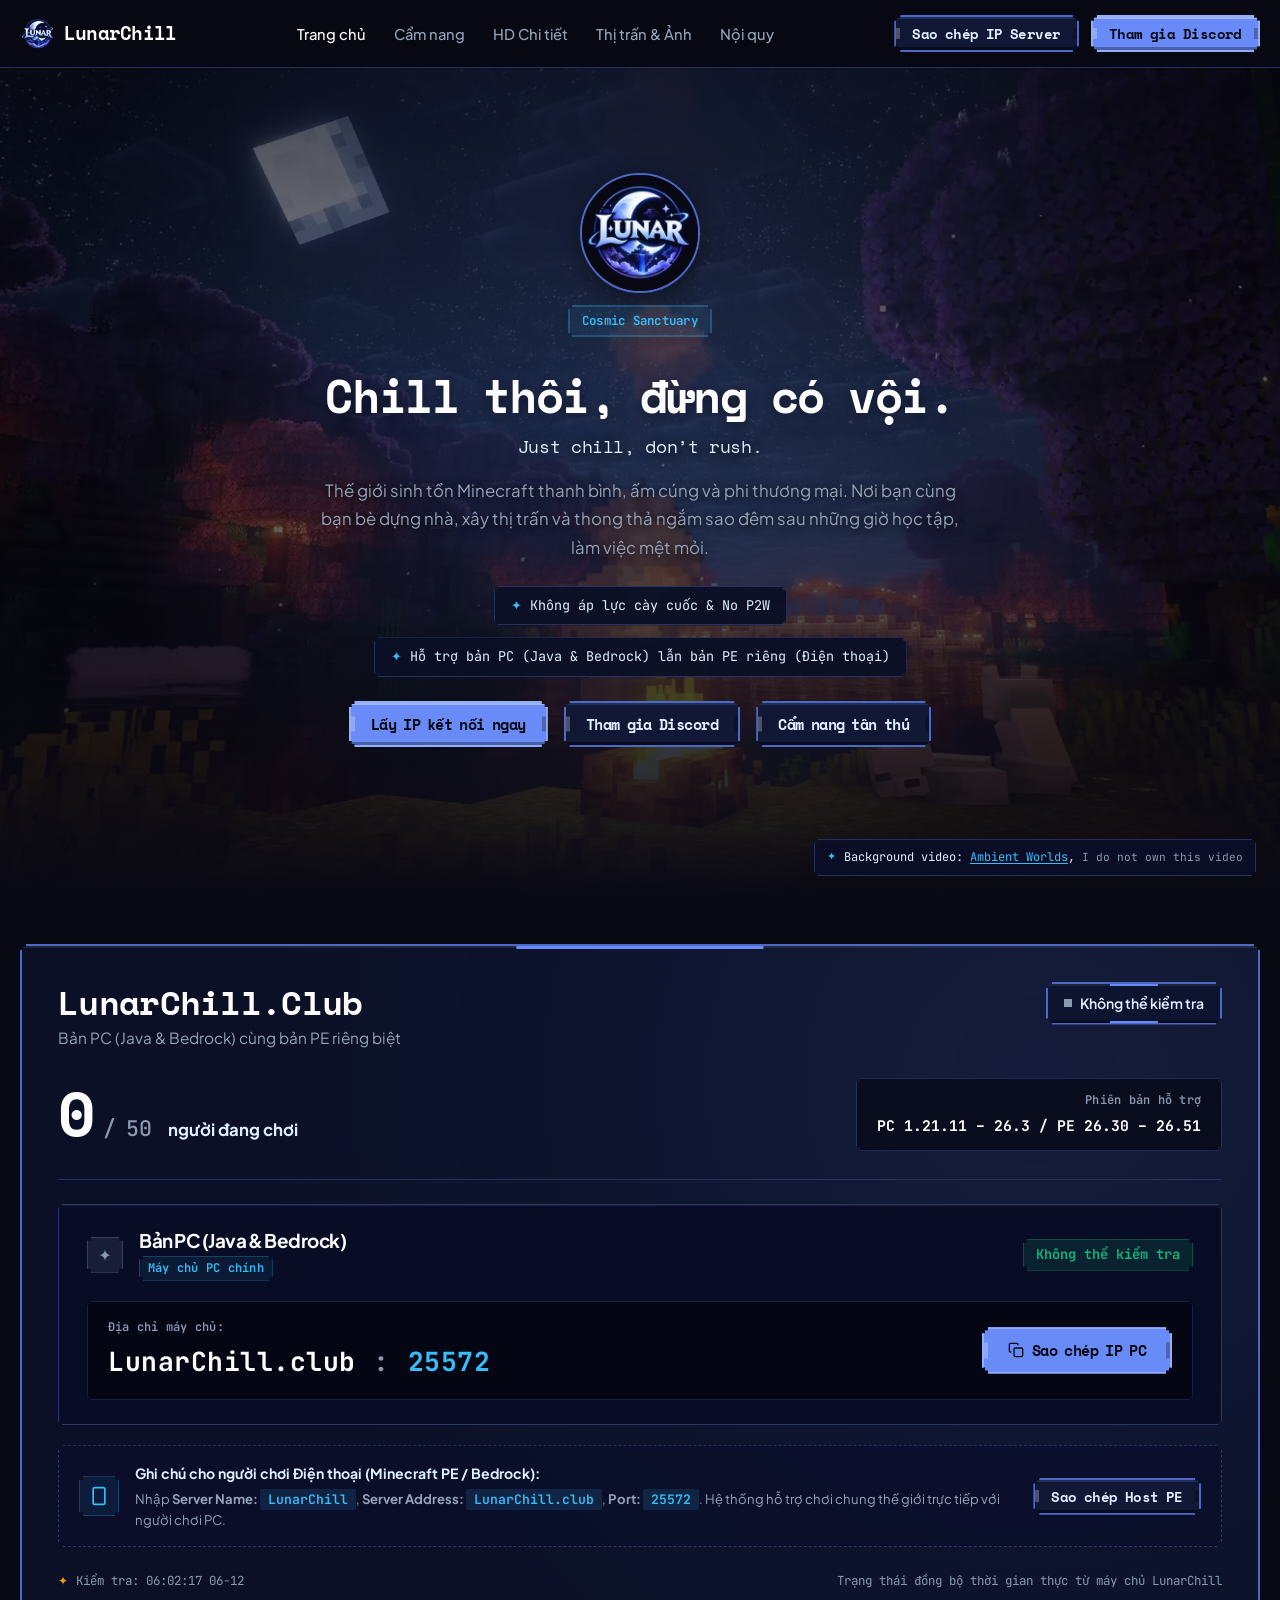
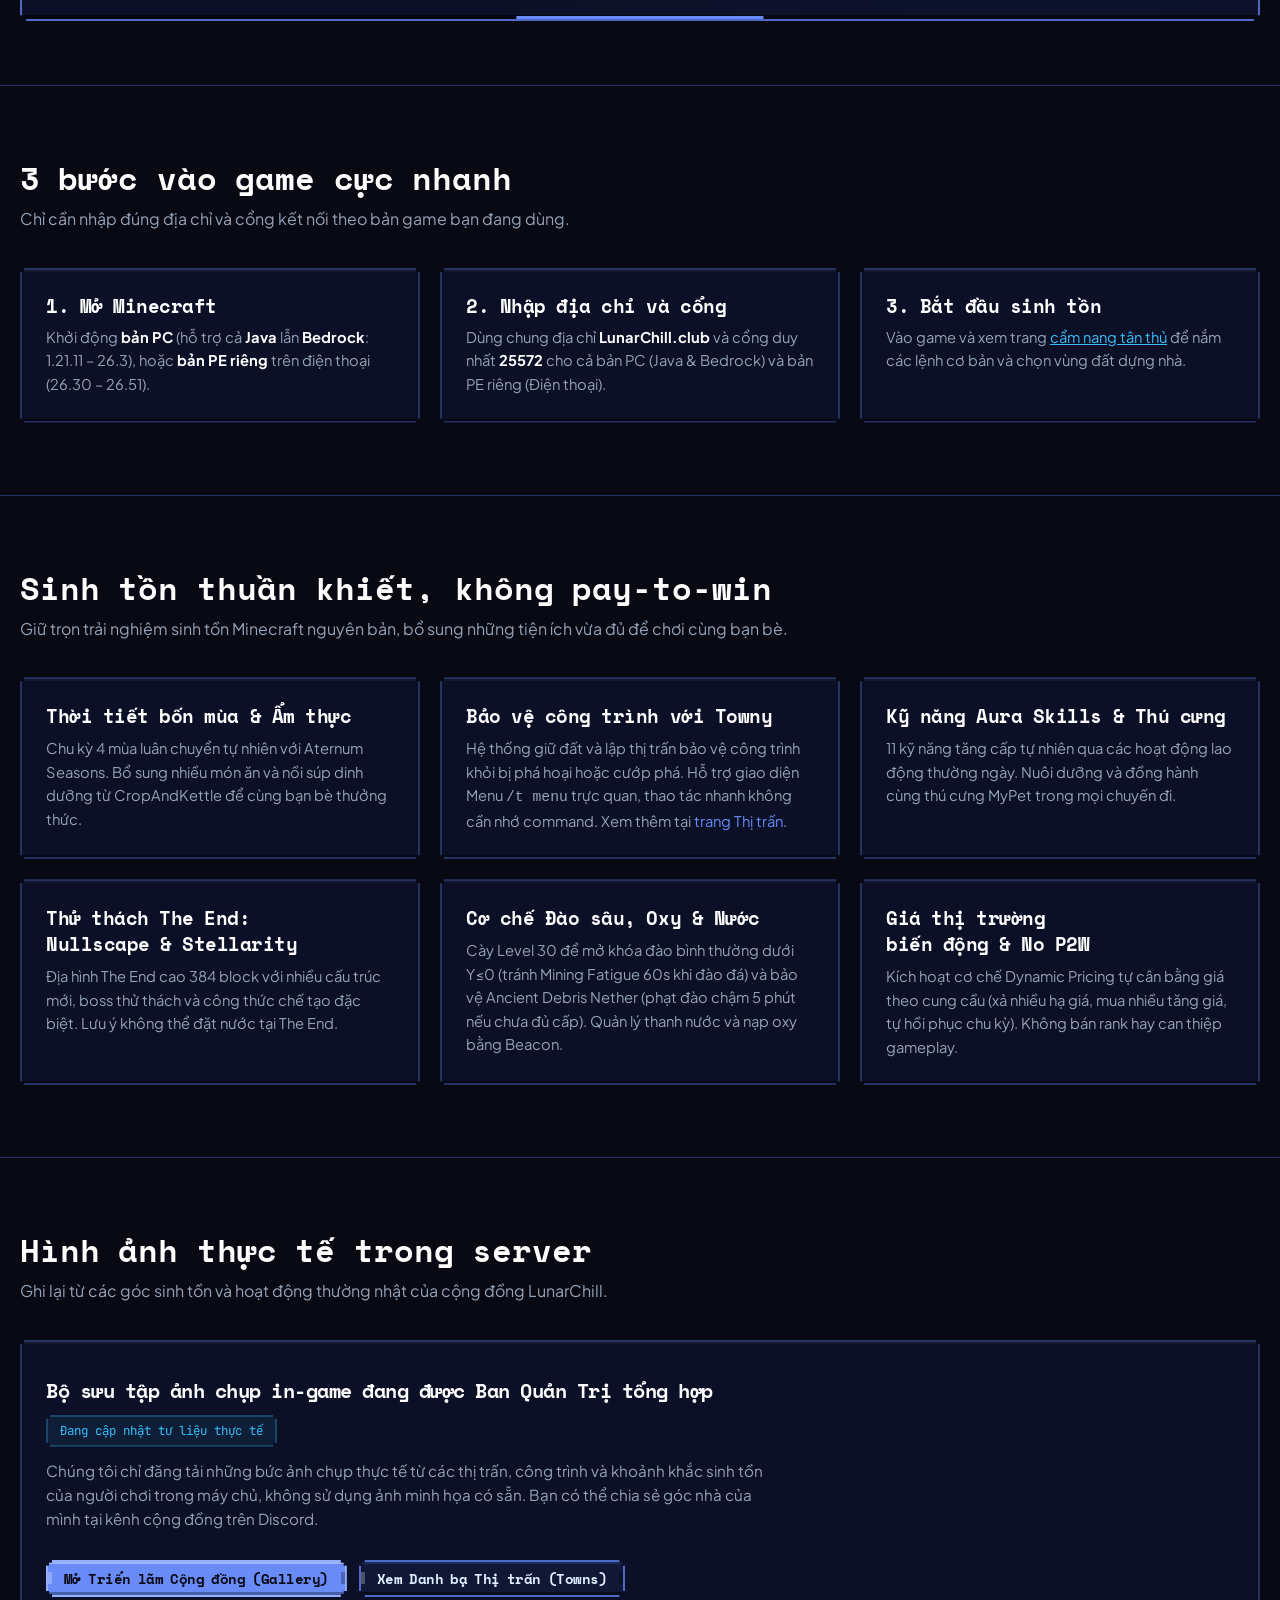
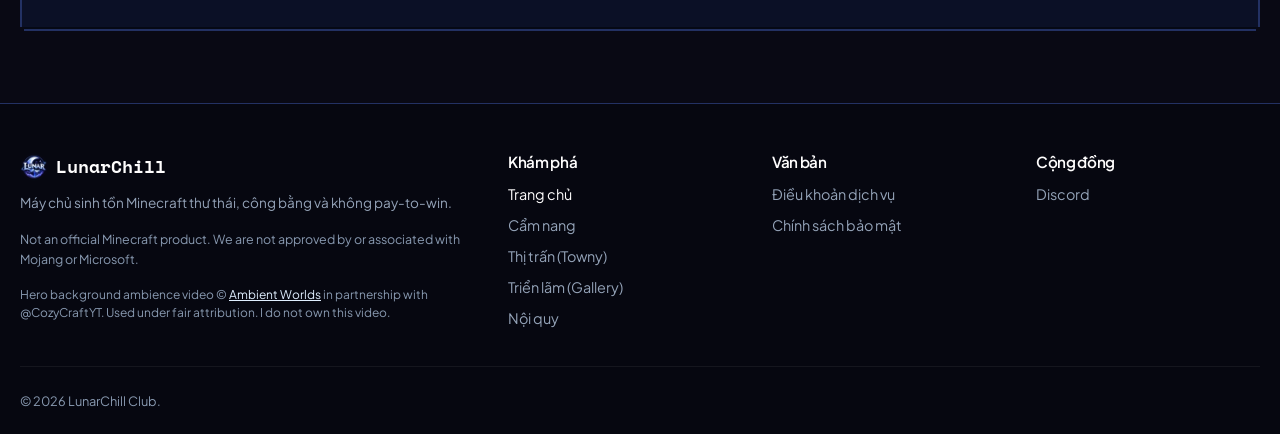
==== commit 1cf96deb: "fix (again)" ====
--- a/index.html
+++ b/index.html
@@ -30,11 +30,11 @@
   <link href="https://fonts.googleapis.com/css2?family=JetBrains+Mono:wght@400;500;600&family=Plus+Jakarta+Sans:wght@400;500;600;700;800&family=Space+Mono:wght@400;700&display=swap" rel="stylesheet">
 
   <!-- Core Stylesheets (Zero Slop) -->
-  <link rel="stylesheet" href="assets/css/variables.css?v=20261111-3">
-  <link rel="stylesheet" href="assets/css/base.css?v=20261111-3">
-  <link rel="stylesheet" href="assets/css/components.css?v=20261111-3">
-  <link rel="stylesheet" href="assets/css/layout.css?v=20261111-3">
-  <link rel="stylesheet" href="assets/css/pages/home.css?v=20261111-3">
+  <link rel="stylesheet" href="assets/css/variables.css?v=20261111-4">
+  <link rel="stylesheet" href="assets/css/base.css?v=20261111-4">
+  <link rel="stylesheet" href="assets/css/components.css?v=20261111-4">
+  <link rel="stylesheet" href="assets/css/layout.css?v=20261111-4">
+  <link rel="stylesheet" href="assets/css/pages/home.css?v=20261111-4">
 </head>
 <body>
 
@@ -418,6 +418,6 @@
   </footer>
 
   <!-- Application Logic -->
-  <script type="module" src="assets/js/main.js?v=20261111-3"></script>
+  <script type="module" src="assets/js/main.js?v=20261111-4"></script>
 </body>
 </html>
--- a/assets/css/variables.css
+++ b/assets/css/variables.css
@@ -30,11 +30,16 @@
   --color-accent-orbit: #38BDF8;               /* Orbit Azure */
   --color-accent-purple: #818CF8;              /* Cloud Lavender */
   --color-on-accent: #090914;                  /* Deep Abyss Black trên nền nút xanh (6.26:1 WCAG AA) */
+  --color-brand-primary: var(--color-accent-primary);
+  --color-cyan-glow: var(--color-accent-orbit);
 
   /* --- 4. Typography Colors (WCAG AA / AAA Verified) --- */
   --color-text-heading: #FEFDFD;               /* Moon Core White (19.3:1) */
+  --color-text-title: var(--color-text-heading);
   --color-text-subheading: #E0EFFF;            /* Moonlight Silver (16.4:1) */
   --color-text-body: #94A3B8;                  /* Muted Sky Gray (7.72:1) */
+  --color-text-main: var(--color-text-body);
+  --color-text-secondary: var(--color-text-body);
   --color-text-muted: #8899B0;                 /* Slate Muted (6.45:1) */
 
   /* --- 5. Functional Status Colors (5 States) --- */
@@ -102,6 +107,8 @@
     var(--color-bg-surface);
 
   /* --- 7. Border Radius (0px Voxel Pixel Corners) --- */
+  --radius-xs: 2px;
+  --radius-sm: 0px;
   --radius-tag: 0px;
   --radius-btn: 0px;
   --radius-card: 0px;
@@ -145,7 +152,9 @@
   /* --- 10. Typography Ramp (Space Mono + JetBrains Mono + Plus Jakarta Sans) --- */
   --font-display: 'Space Mono', 'JetBrains Mono', ui-monospace, monospace;
   --font-sans: 'Plus Jakarta Sans', system-ui, -apple-system, BlinkMacSystemFont, 'Segoe UI', Roboto, sans-serif;
+  --font-body: var(--font-sans);
   --font-mono: 'JetBrains Mono', 'Space Mono', ui-monospace, monospace;
+  --font-code: var(--font-mono);
   --font-pixel-mono: 'Space Mono', 'JetBrains Mono', ui-monospace, monospace;
 
   /* --- 11. Layout Widths (Chuẩn 16:9 Desktop: 1600×900 & 1920×1080) --- */
@@ -154,6 +163,7 @@
 
   /* --- 12. Transitions --- */
   --duration-fast: 0.12s;
+  --duration-normal: 0.18s;
   --transition-fast: 0.12s ease;
   --transition-normal: 0.18s cubic-bezier(0.16, 1, 0.3, 1);
 }
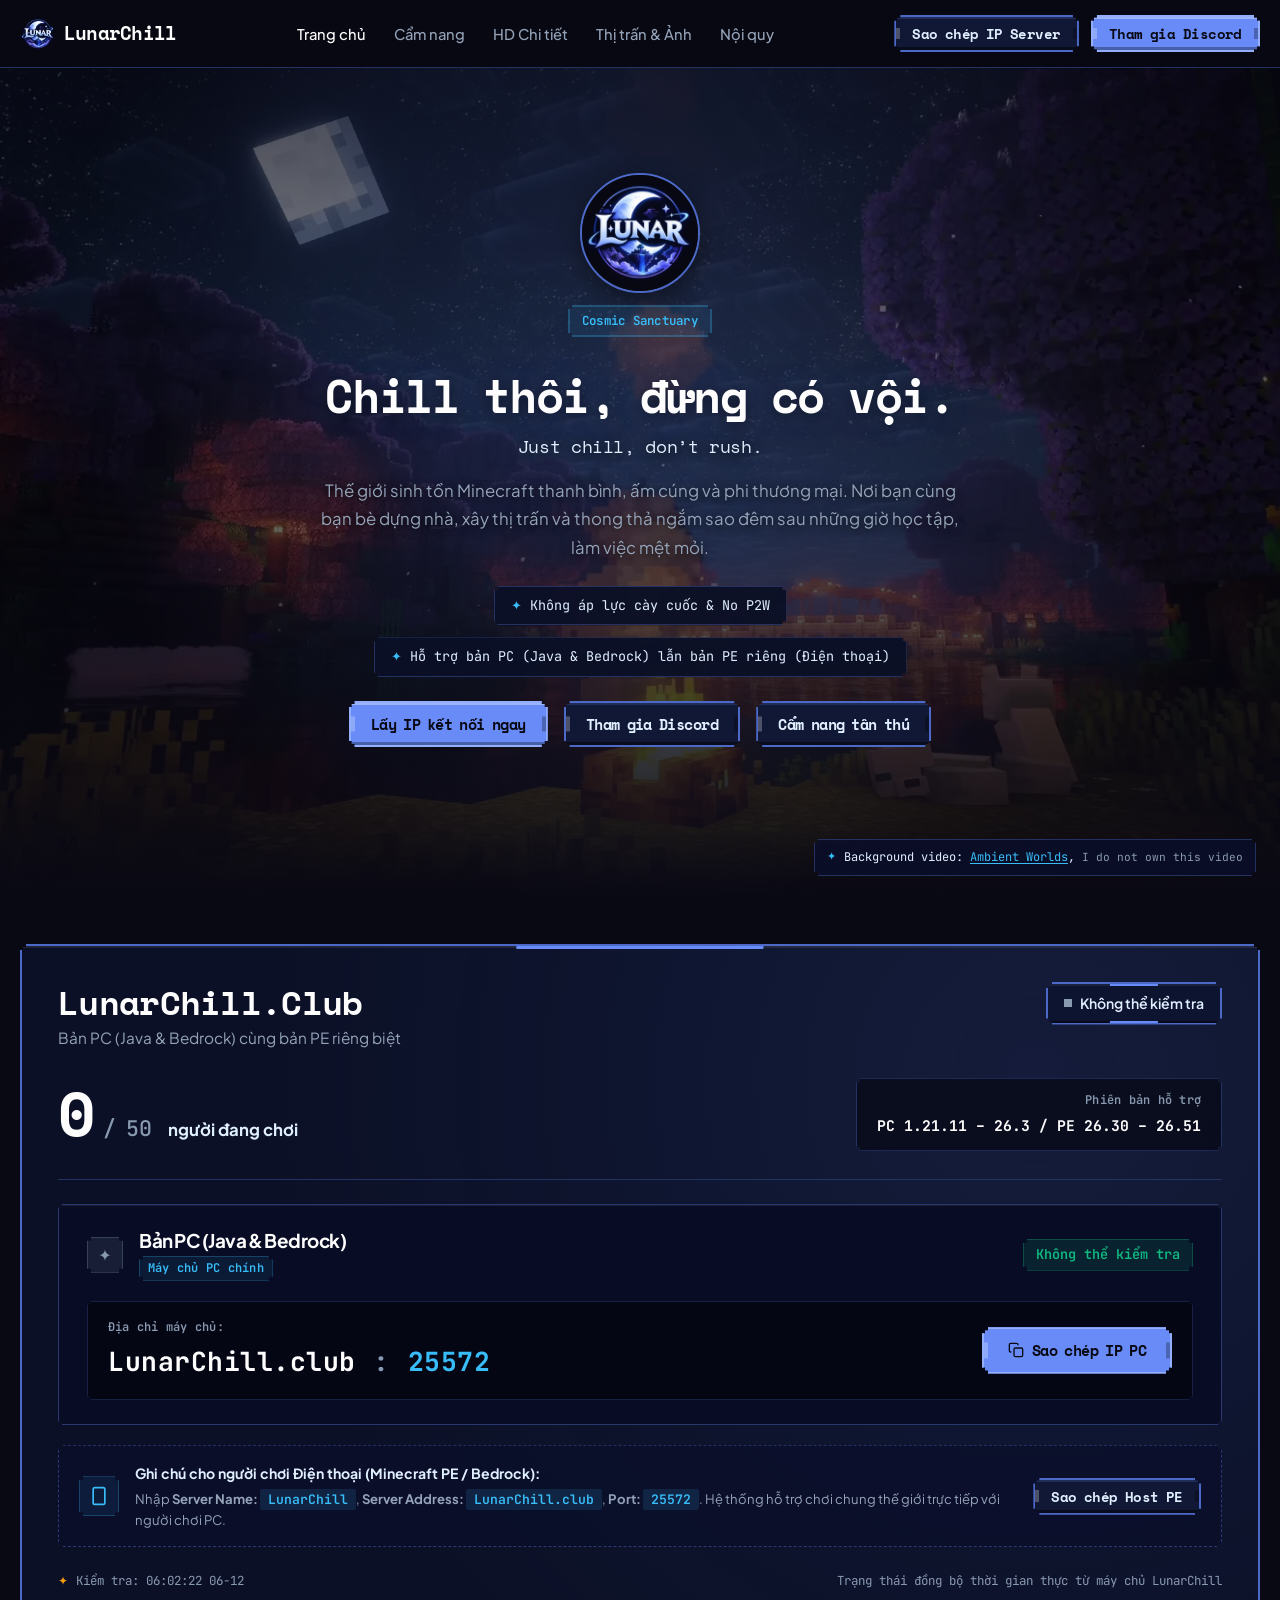
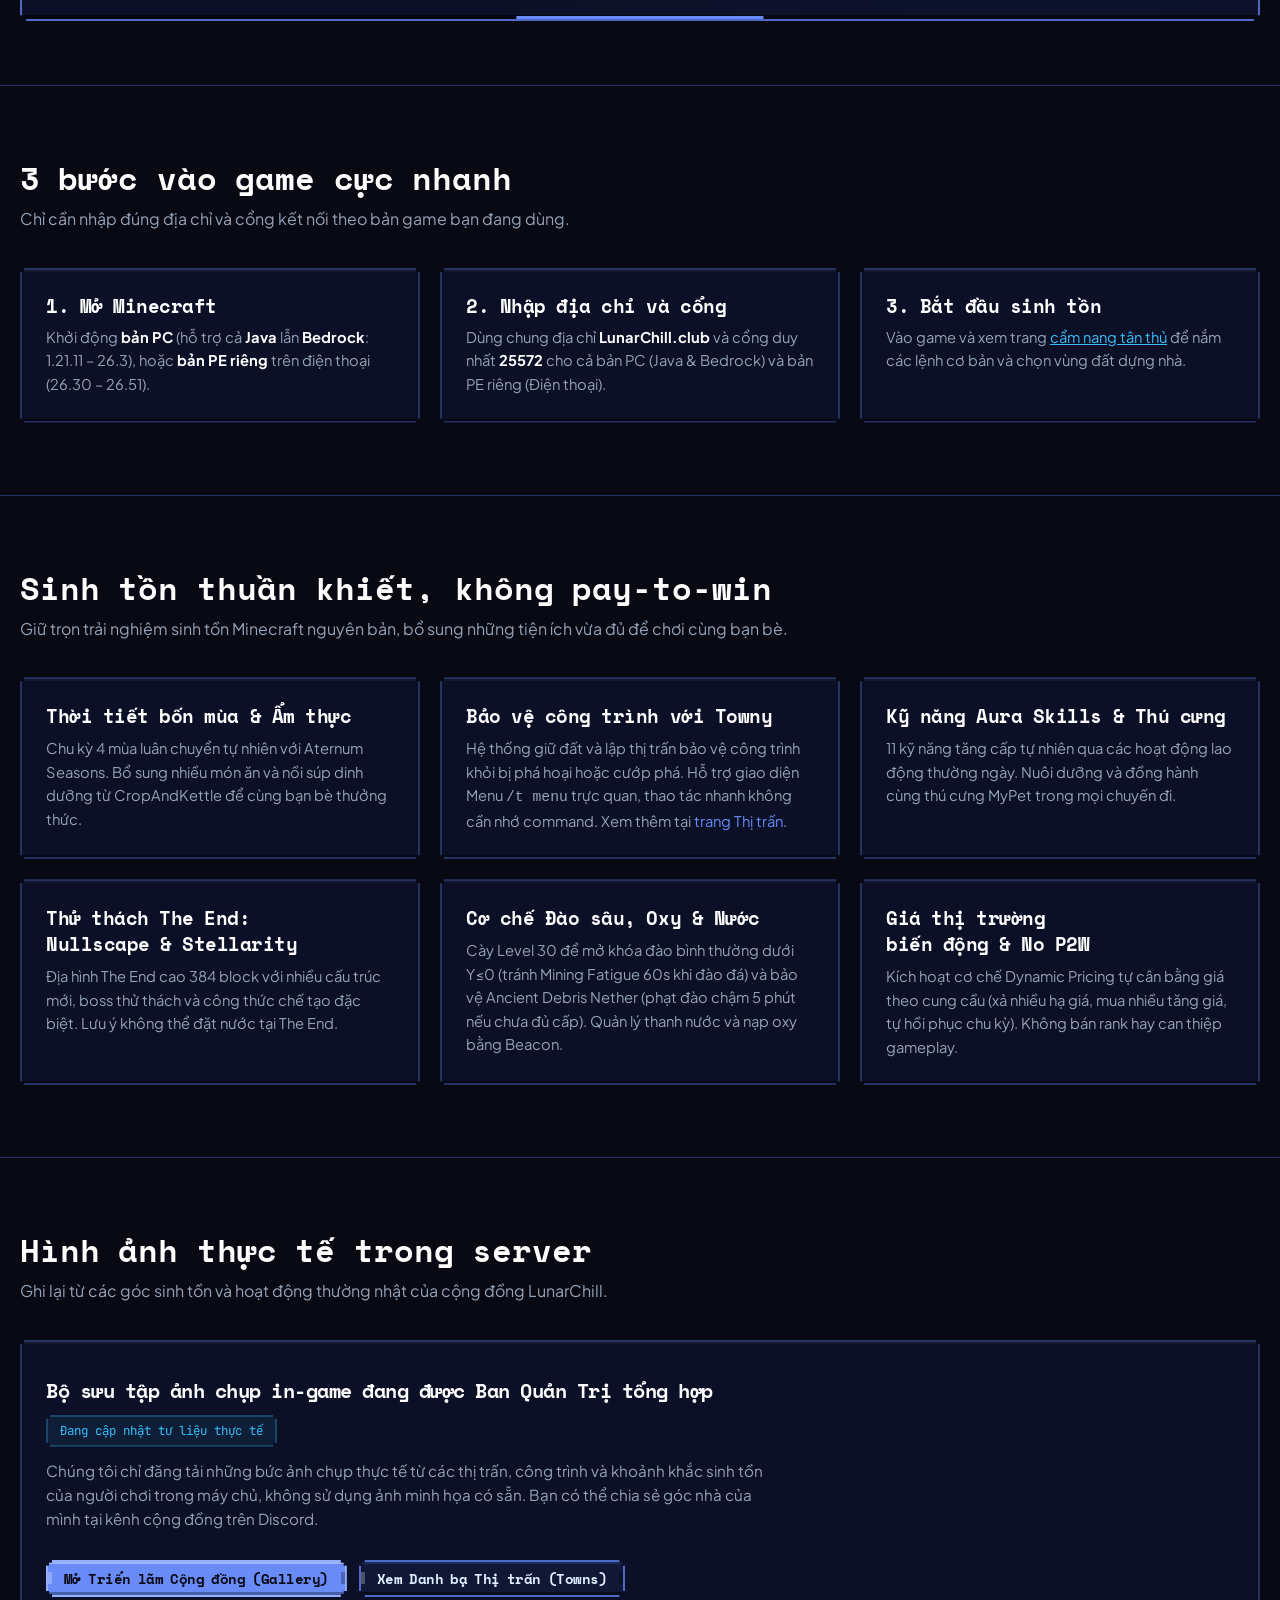
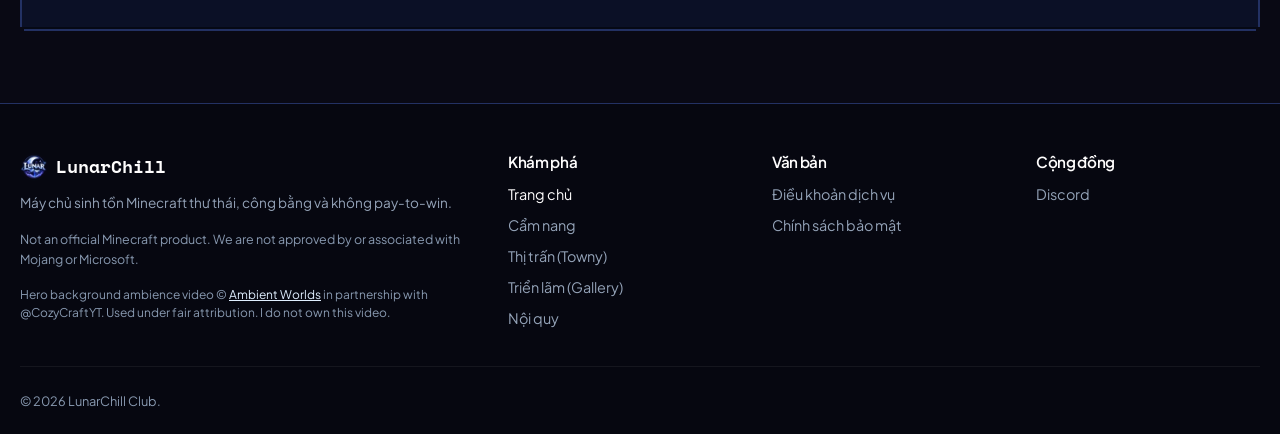
==== commit 40ae6583: "fix" ====
--- a/index.html
+++ b/index.html
@@ -30,11 +30,11 @@
   <link href="https://fonts.googleapis.com/css2?family=JetBrains+Mono:wght@400;500;600&family=Plus+Jakarta+Sans:wght@400;500;600;700;800&family=Space+Mono:wght@400;700&display=swap" rel="stylesheet">
 
   <!-- Core Stylesheets (Zero Slop) -->
-  <link rel="stylesheet" href="assets/css/variables.css?v=20261111-4">
-  <link rel="stylesheet" href="assets/css/base.css?v=20261111-4">
-  <link rel="stylesheet" href="assets/css/components.css?v=20261111-4">
-  <link rel="stylesheet" href="assets/css/layout.css?v=20261111-4">
-  <link rel="stylesheet" href="assets/css/pages/home.css?v=20261111-4">
+  <link rel="stylesheet" href="assets/css/variables.css?v=20261111-5">
+  <link rel="stylesheet" href="assets/css/base.css?v=20261111-5">
+  <link rel="stylesheet" href="assets/css/components.css?v=20261111-5">
+  <link rel="stylesheet" href="assets/css/layout.css?v=20261111-5">
+  <link rel="stylesheet" href="assets/css/pages/home.css?v=20261111-5">
 </head>
 <body>
 
@@ -418,6 +418,6 @@
   </footer>
 
   <!-- Application Logic -->
-  <script type="module" src="assets/js/main.js?v=20261111-4"></script>
+  <script type="module" src="assets/js/main.js?v=20261111-5"></script>
 </body>
 </html>
--- a/assets/css/variables.css
+++ b/assets/css/variables.css
@@ -167,3 +167,70 @@
   --transition-fast: 0.12s ease;
   --transition-normal: 0.18s cubic-bezier(0.16, 1, 0.3, 1);
 }
+
+/* Backwards-compatible spacing, typography & surface aliases for cached subpage stylesheets */
+:root,
+body {
+  --space-0: 0px;
+  --space-1: 4px;
+  --space-2: 8px;
+  --space-3: 12px;
+  --space-4: 16px;
+  --space-5: 20px;
+  --space-6: 24px;
+  --space-7: 28px;
+  --space-8: 32px;
+  --space-9: 36px;
+  --space-10: 40px;
+  --space-12: 48px;
+  --space-14: 56px;
+  --space-16: 64px;
+  --space-18: 72px;
+  --space-20: 80px;
+  --space-24: 96px;
+  --space-28: 112px;
+  --space-32: 128px;
+  --space-36: 144px;
+
+  --space-3xs: 2px;
+  --space-2xs: 4px;
+  --space-xs: 8px;
+  --space-sm: 12px;
+  --space-md: 16px;
+  --space-lg: 24px;
+  --space-xl: 32px;
+  --space-2xl: 48px;
+  --space-3xl: 64px;
+  --space-4xl: 96px;
+
+  --text-xs: 0.8125rem;
+  --text-sm: 0.9rem;
+  --text-base: 1rem;
+  --text-md: 1.05rem;
+  --text-lg: 1.22rem;
+  --text-xl: clamp(1.5rem, 3.5vw, 2.05rem);
+  --text-2xl: clamp(2.1rem, 4.8vw, 3.2rem);
+  --text-3xl: clamp(2.4rem, 5.2vw, 3.6rem);
+  --text-display-s: clamp(2.1rem, 4.2vw, 3.2rem);
+  --text-display: clamp(2.2rem, 4.8vw, 3.5rem);
+  --text-section: clamp(1.5rem, 3.5vw, 2.05rem);
+  --text-title: 1.22rem;
+  --text-lead: 1.08rem;
+
+  --color-ink-2: var(--color-text-subheading);
+  --color-muted: var(--color-text-muted);
+  --color-surface: var(--color-bg-surface);
+  --color-surface-2: var(--color-bg-surface-hover);
+  --color-surface-elevated: var(--color-bg-elevated);
+  --color-surface-terminal: var(--color-chip-bg);
+  --color-surface-terminal-hover: var(--color-chip-bg-hover);
+  --color-border-terminal: var(--color-chip-border);
+  --color-rule-notch-light: var(--color-rule-bevel-light);
+  --color-rule-notch-dark: var(--color-rule-bevel-dark);
+  --shadow-inset-card: var(--shadow-card-bevel);
+  --ease-out: cubic-bezier(0.16, 1, 0.3, 1);
+  --z-base: 1;
+  --z-sticky: 200;
+  --z-drawer: 210;
+  --z-toast: 1000;
+}
